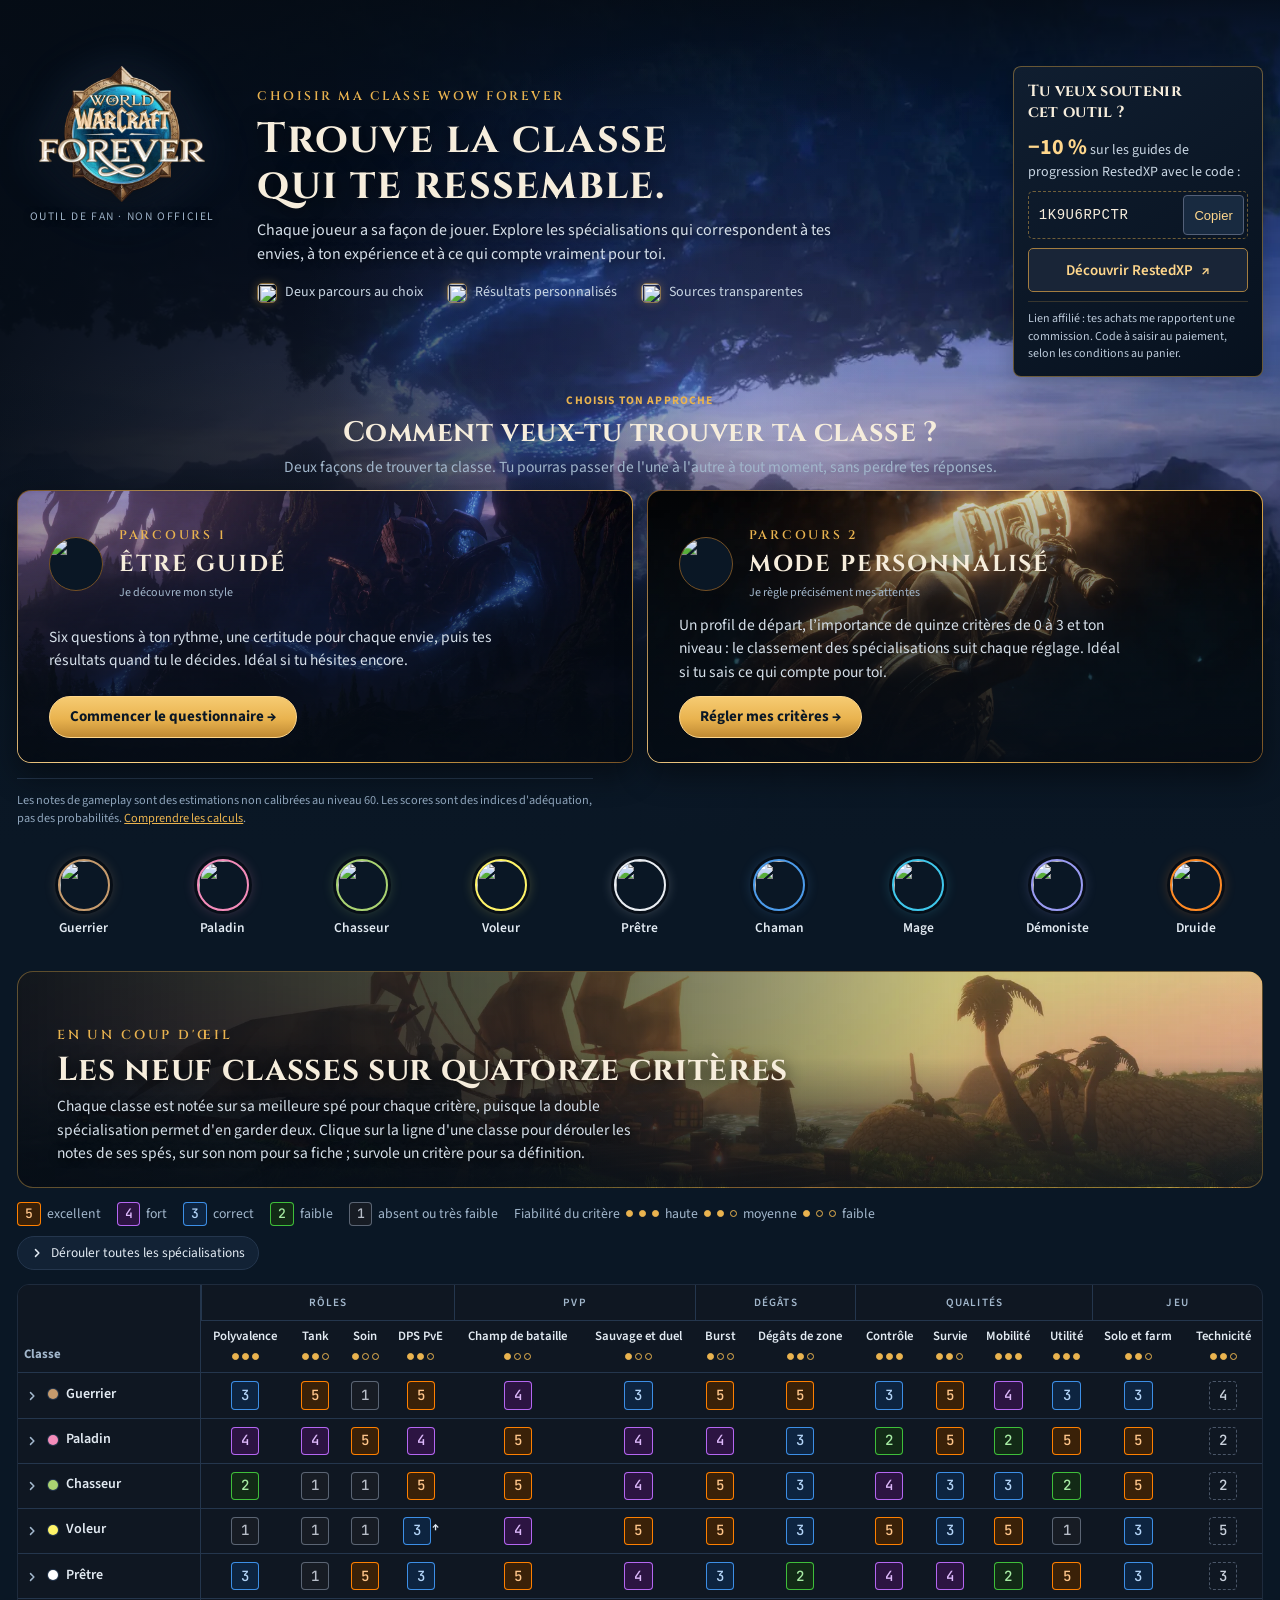
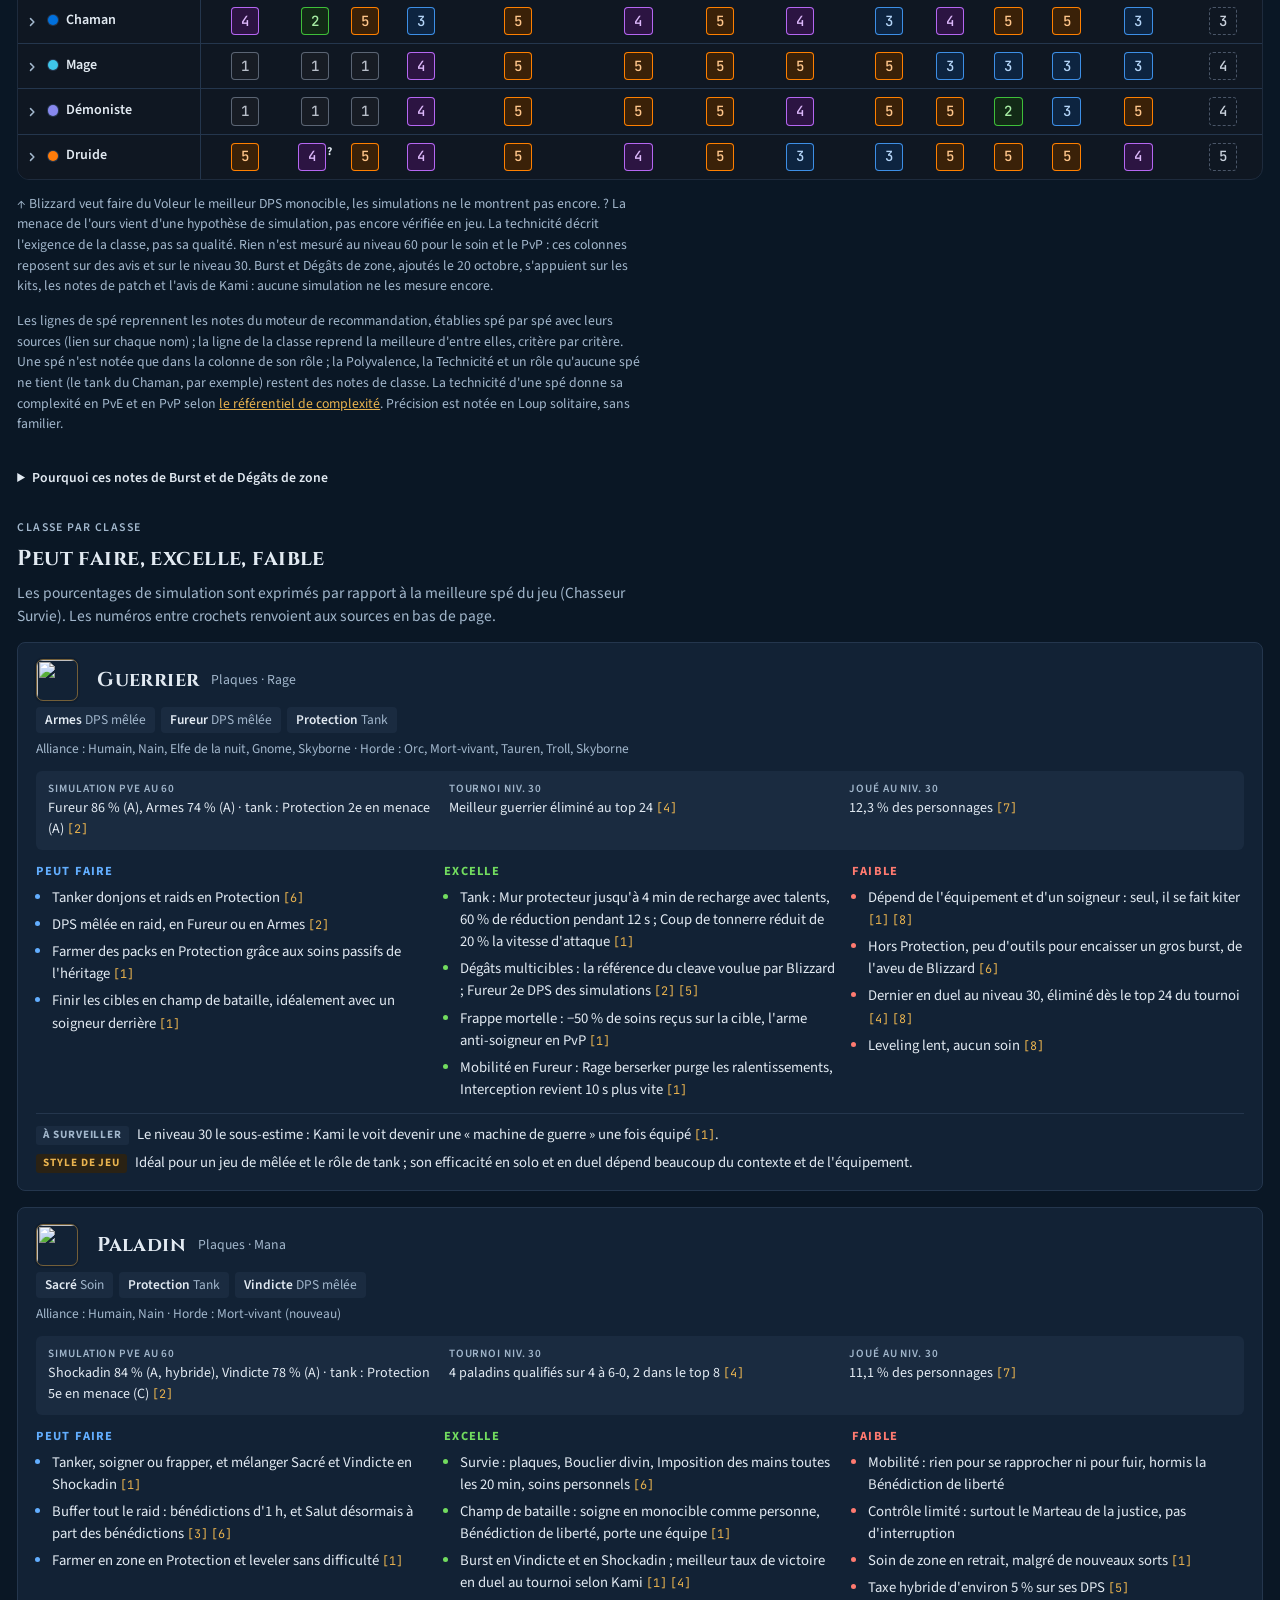
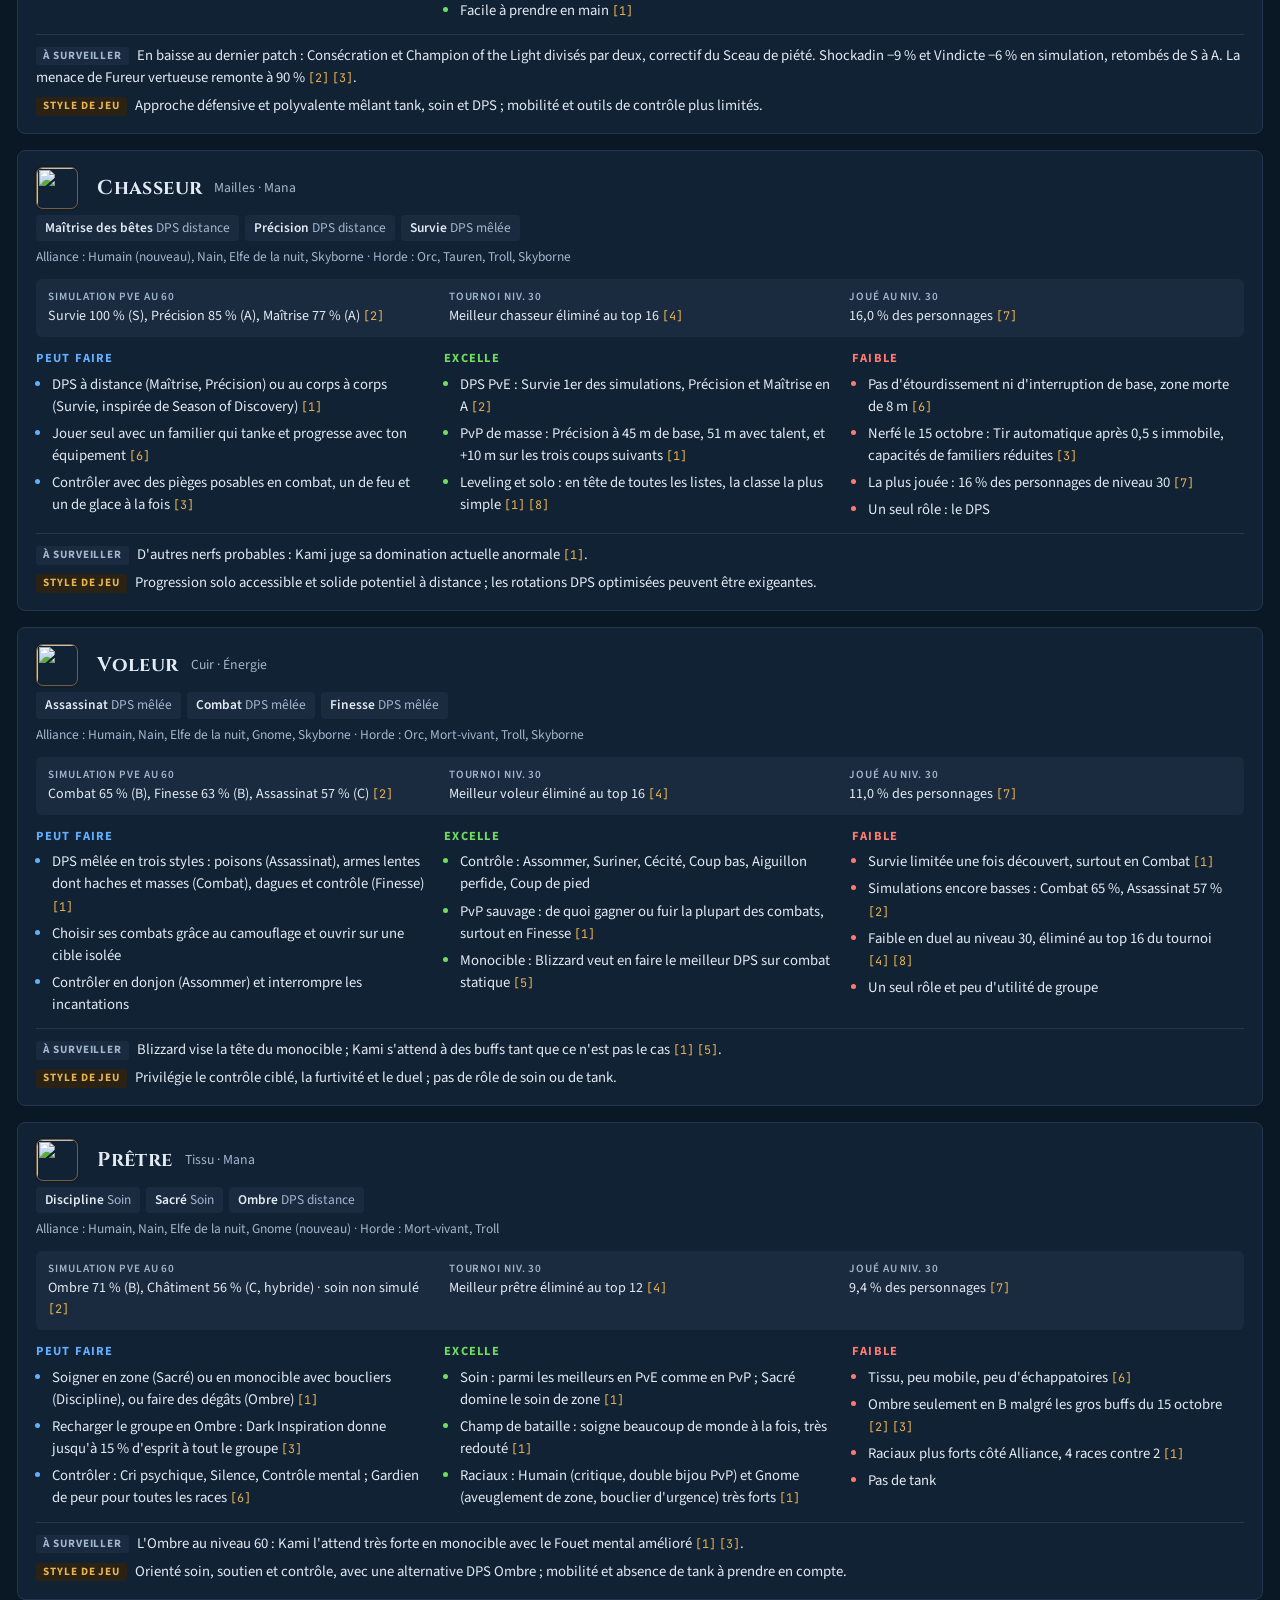
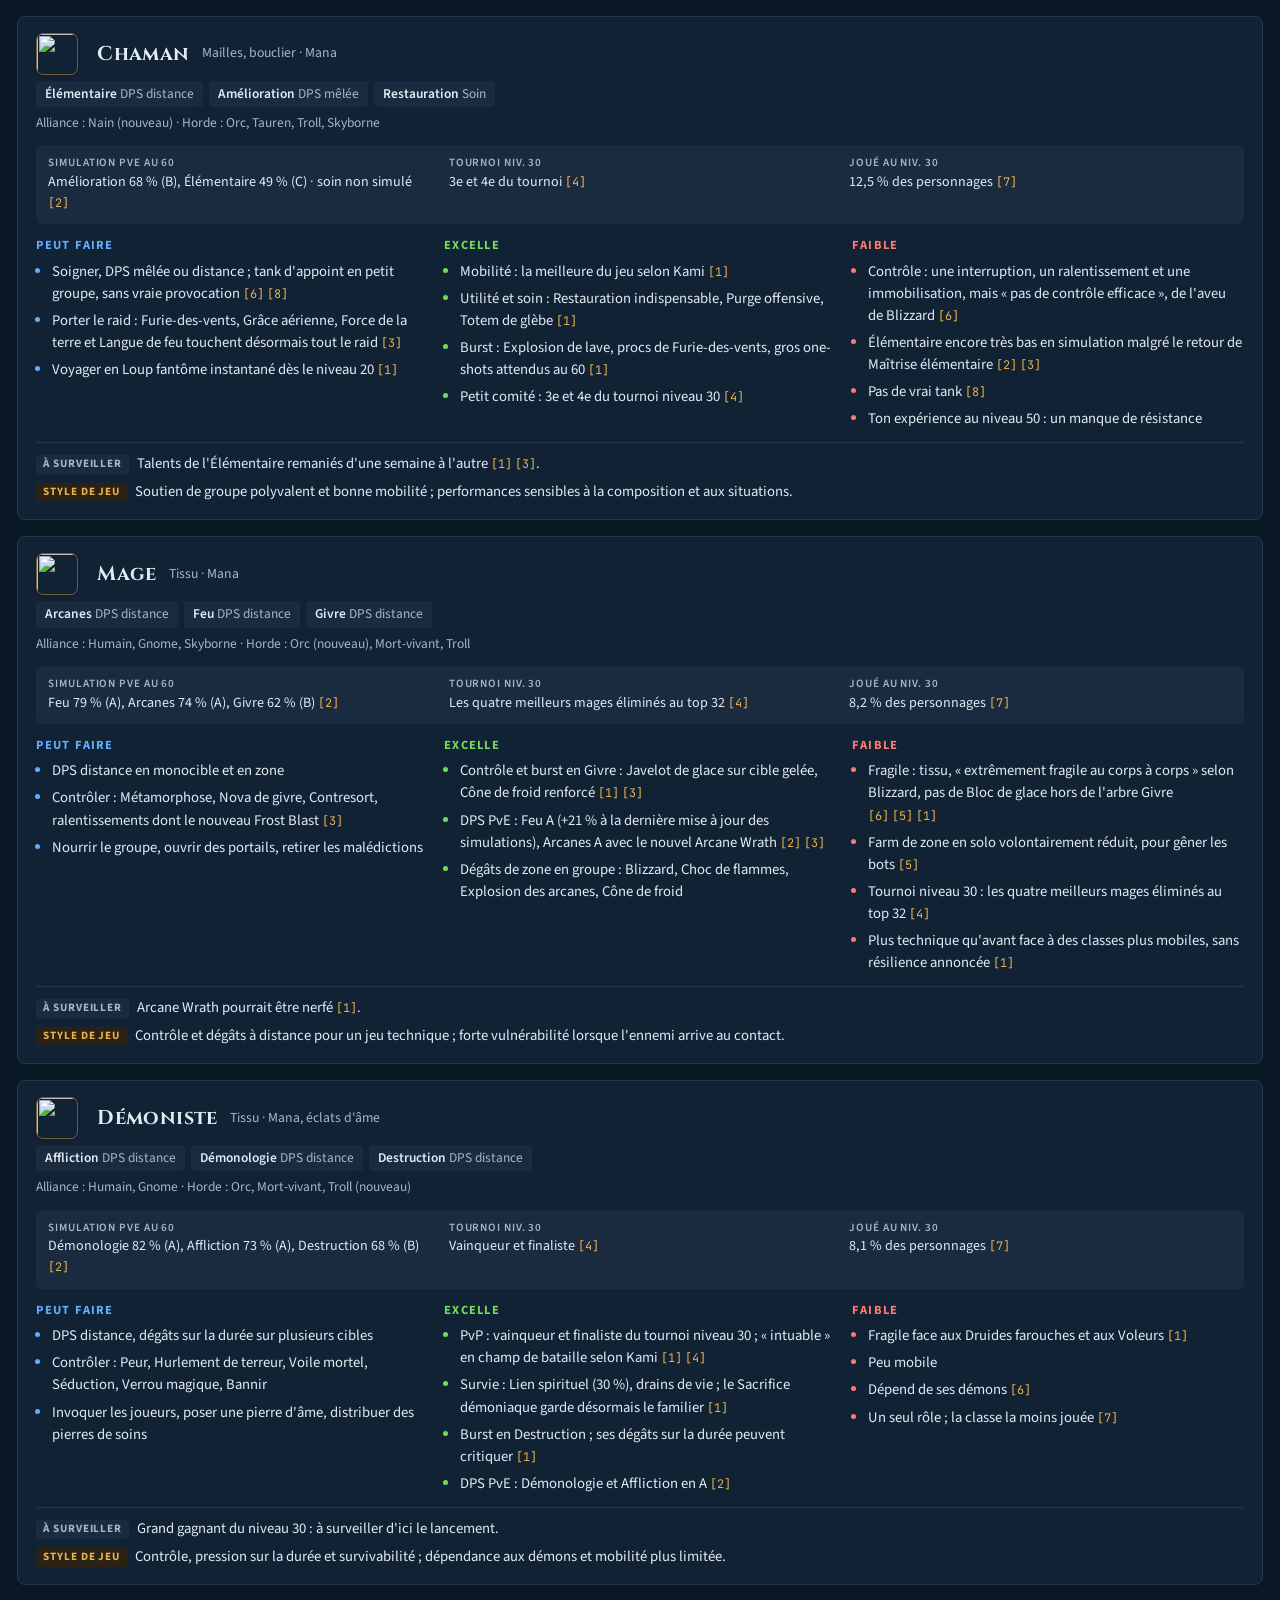
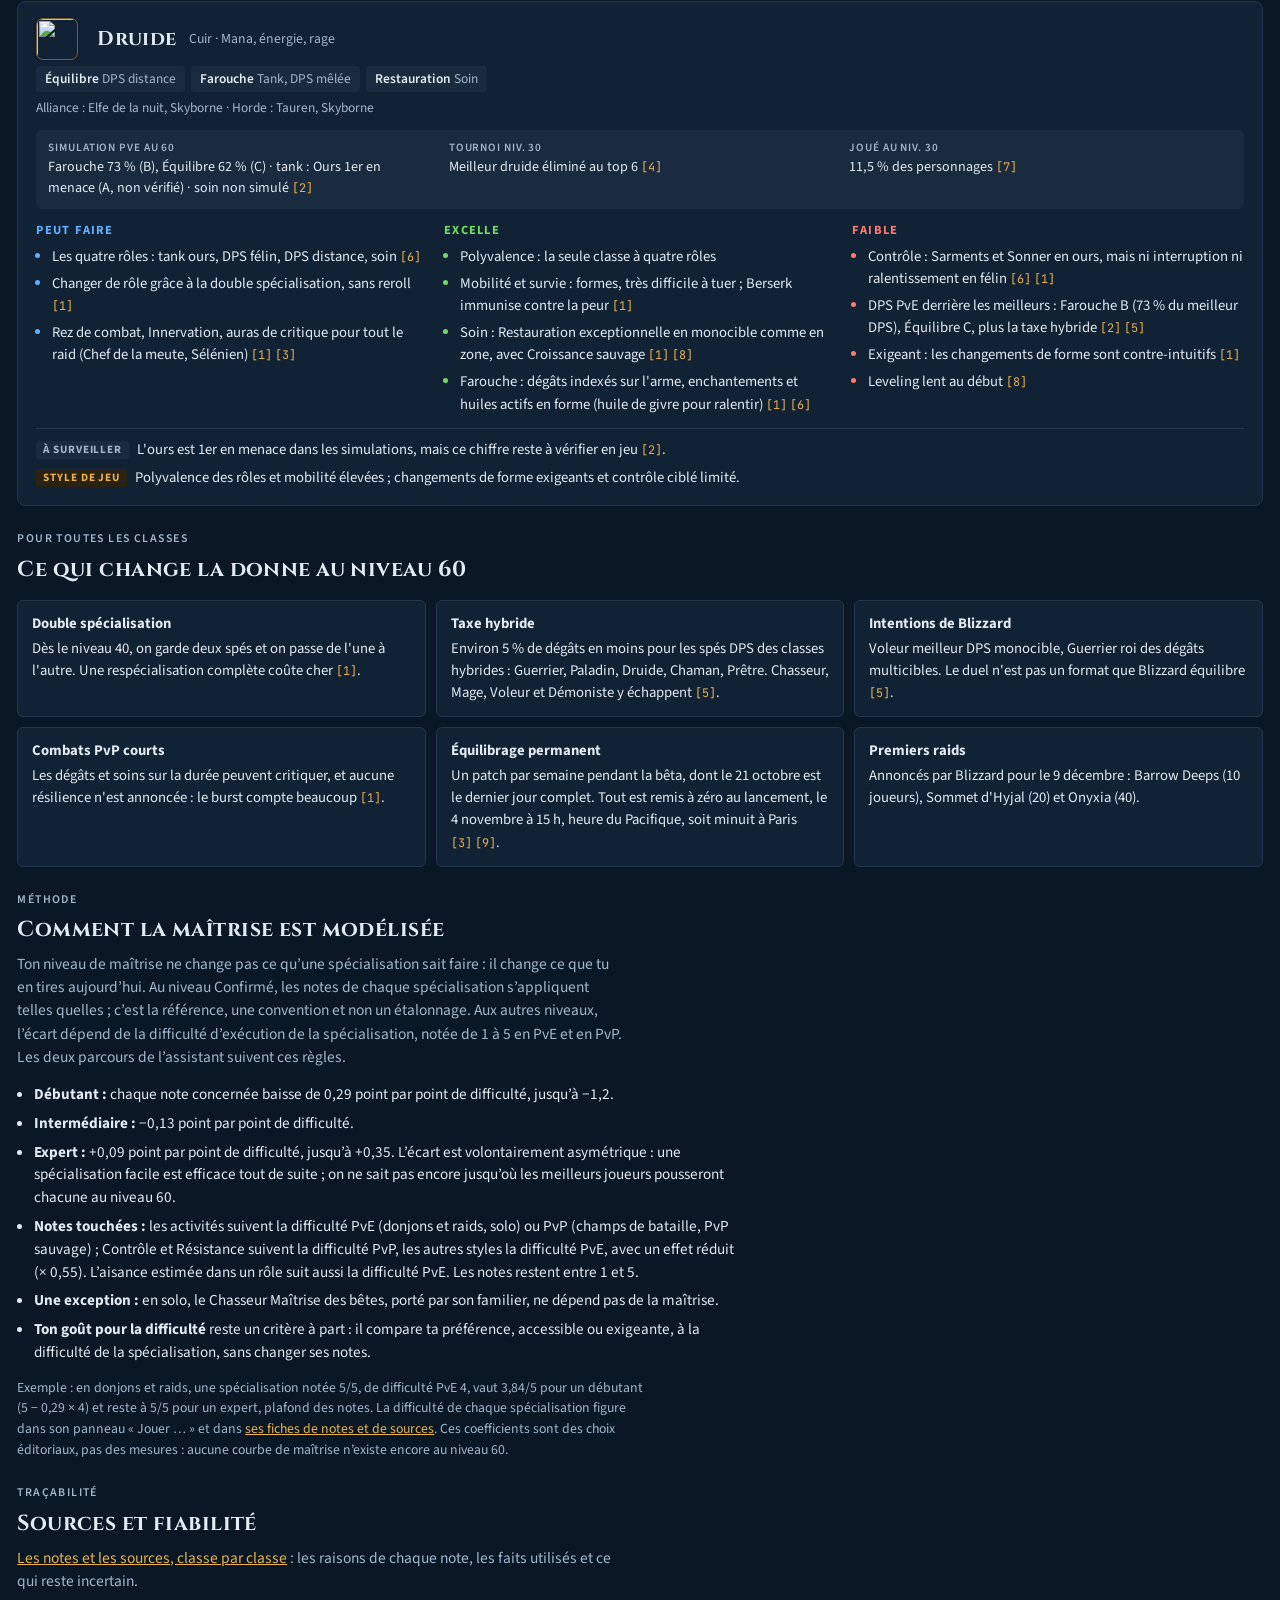
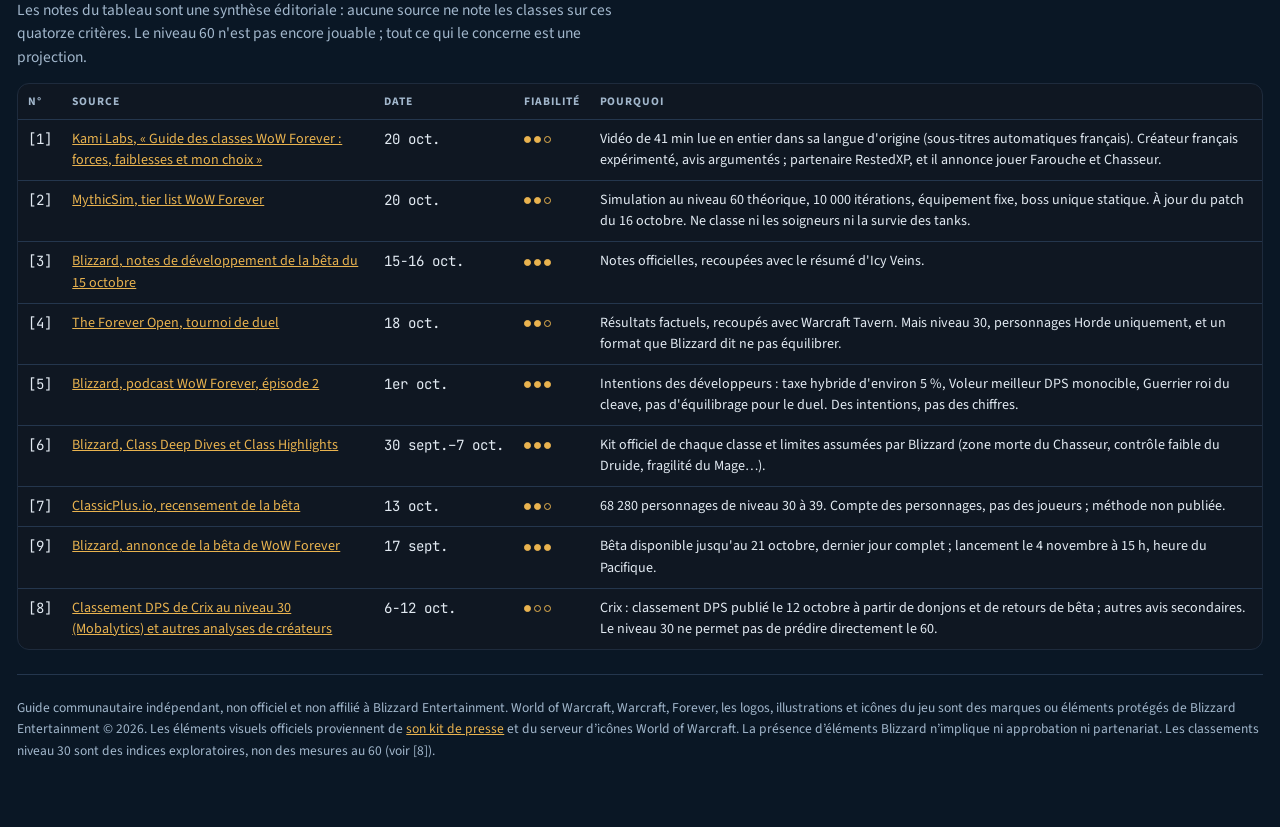
==== index.html @ c52068a5 "Corriger les rôles selon les activités et clarifier les résultats" ====
<!doctype html>
<html lang="fr" data-theme="dark">
<head>
<meta charset="utf-8">
<meta name="viewport" content="width=device-width, initial-scale=1, viewport-fit=cover">
<meta name="description" content="Quel personnage choisir dans WoW Forever ? Parcours guidé ou 15 priorités personnalisables, maîtrise, classement des spécialisations des neuf classes, sources et comparatif.">
<meta property="og:type" content="website">
<meta property="og:title" content="Choisir ma classe WoW Forever">
<meta property="og:site_name" content="Choisir ma classe WoW Forever">
<meta property="og:description" content="Quel personnage choisir dans WoW Forever ? Parcours guidé ou 15 priorités personnalisables, maîtrise, classement des spécialisations des neuf classes, sources et comparatif.">
<meta name="theme-color" content="#0A1725">
<style>html{-webkit-text-size-adjust:100%}body{margin:0}img{max-width:100%}[hidden]{display:none!important}</style>
<title>Choisir ma classe WoW Forever</title>
<link rel="preconnect" href="https://fonts.googleapis.com">
<link rel="preconnect" href="https://fonts.gstatic.com" crossorigin>
<link rel="stylesheet" href="https://fonts.googleapis.com/css2?family=Cinzel:wght@600;700&family=Source+Sans+3:ital,wght@0,400;0,600;0,700;1,400&family=JetBrains+Mono:wght@500&display=swap">
<style>
/* Layout : en-tête d'état → tableau des 14 critères → pondération et classement → 9 fiches « peut faire / excelle / faible » → règles communes → sources. Même système visuel que le comparatif niveau 30.
 * Thème sombre unique depuis le 21 octobre 2026 : refonte-forever.css affine cette palette. */
:root{
  color-scheme:dark;
  --bg:#10141B; --surface:#171D26; --surface-2:#202835; --fg:#E5E8EE; --muted:#98A3B3; --line:#2A3341;
  --accent:#E3B04B; --accent-soft:#2E2614;
  --q5:#FF9A3D; --q5-bg:#3A2510; --q4:#C68CF6; --q4-bg:#2B1D3C; --q3:#62AEFF; --q3-bg:#132A44;
  --q2:#72DC5F; --q2-bg:#17311A; --q1:#98A3B3; --q1-bg:#222A36;
  --good:#72DC5F; --bad:#FF7A70; --can:#62AEFF;
  --k-guerrier:#C69B6D; --k-paladin:#F48CBA; --k-chasseur:#AAD372; --k-voleur:#FFF468; --k-pretre:#E9EDF2;
  --k-chaman:#4C9BEA; --k-mage:#3FC7EB; --k-demoniste:#9A9BF2; --k-druide:#FF8A24;
  --font-display:"Cinzel","Trajan Pro",Georgia,serif;
  --font-body:"Source Sans 3","Segoe UI",system-ui,sans-serif;
  --font-mono:"JetBrains Mono",ui-monospace,Menlo,Consolas,monospace;
}
*{box-sizing:border-box}
body{background:var(--bg);color:var(--fg);font-family:var(--font-body);font-size:15.5px;line-height:1.5}
.wrap{max-width:1180px;margin:0 auto;padding-left:max(16px,env(safe-area-inset-left,0px));padding-right:max(16px,env(safe-area-inset-right,0px));padding-block:28px 64px;display:flex;flex-direction:column;gap:44px}
h1,h2,h3{font-family:var(--font-display);font-weight:700;letter-spacing:.02em;text-wrap:balance;margin:0}
h1{font-size:clamp(1.7rem,3.8vw,2.6rem);line-height:1.15}
h2{font-size:1.35rem}
h3{font-size:1.25rem}
h4{margin:0 0 6px;font-size:.78rem;text-transform:uppercase;letter-spacing:.1em}
p{margin:0}
a{color:var(--accent)}
a:focus-visible,button:focus-visible,select:focus-visible{outline:2px solid var(--accent);outline-offset:2px}
.eyebrow{font-size:.74rem;text-transform:uppercase;letter-spacing:.12em;color:var(--muted);font-weight:600}
.mono{font-family:var(--font-mono);font-variant-numeric:tabular-nums}
.muted{color:var(--muted)}
.nowrap{white-space:nowrap}
.sec{display:flex;flex-direction:column;gap:14px}
.sec-head{display:flex;flex-direction:column;gap:6px;max-width:76ch}
.sec-head p{color:var(--muted)}

header.top{display:flex;flex-direction:column;gap:14px}
.lede{max-width:74ch;color:var(--muted);font-size:1.03rem}
.status{display:flex;flex-wrap:wrap;border:1px solid var(--line);border-radius:6px;background:var(--surface);overflow:hidden}
.status div{flex:1 1 150px;padding:10px 14px;border-right:1px solid var(--line);display:flex;flex-direction:column;gap:2px}
.status div:last-child{border-right:0}
.status b{font-family:var(--font-mono);font-weight:500;font-size:.92rem}
.status span{font-size:.72rem;text-transform:uppercase;letter-spacing:.08em;color:var(--muted)}
.jump{display:flex;flex-wrap:wrap;gap:6px}
.jump a{display:inline-flex;align-items:center;gap:7px;padding:5px 11px;border:1px solid var(--line);border-radius:999px;background:var(--surface);color:var(--fg);text-decoration:none;font-size:.9rem}
.jump a:hover{border-color:var(--fg)}
.sw{width:.72em;height:.72em;border-radius:50%;background:var(--cc);box-shadow:0 0 0 1px var(--line);display:inline-block;flex:none}

.rel{display:inline-flex;gap:3px;vertical-align:middle}
.rel i{width:7px;height:7px;border-radius:50%;border:1.5px solid var(--accent);display:block}
.rel i.on{background:var(--accent)}
.legend{display:flex;flex-wrap:wrap;gap:8px 16px;font-size:.86rem;color:var(--muted);align-items:center}
.legend span{display:inline-flex;gap:6px;align-items:center}
.legend>span{flex-wrap:wrap}
.chip{font-style:normal}
.chip b{display:inline-flex;align-items:center;justify-content:center;width:1.8em;height:1.8em;border-radius:4px;font-family:var(--font-mono);font-weight:500;font-size:.82rem}

.table-box{overflow-x:auto;border:1px solid var(--line);border-radius:6px;background:var(--surface)}
table{border-collapse:separate;border-spacing:0;width:100%}
.matrix{min-width:1020px;font-size:.88rem}
.matrix th,.matrix td{padding:8px 6px;border-bottom:1px solid var(--line);text-align:center}
.matrix tbody tr:last-child th,.matrix tbody tr:last-child td{border-bottom:0}
.matrix .grp{font-size:.7rem;text-transform:uppercase;letter-spacing:.1em;color:var(--muted);font-weight:600;border-left:1px solid var(--line);padding-top:10px}
.matrix .ax{font-weight:600;font-size:.8rem;vertical-align:bottom;cursor:help;line-height:1.2}
.matrix .ax .axl{display:block;margin-bottom:5px}
.matrix .sticky{position:sticky;left:0;background:var(--surface);text-align:left;z-index:1;border-right:1px solid var(--line);white-space:nowrap}
.matrix .corner{vertical-align:bottom;font-size:.8rem;color:var(--muted)}
.matrix th.sticky a{color:var(--fg);text-decoration:none;display:inline-flex;align-items:center;gap:8px;font-weight:600;padding-right:6px}
.matrix th.sticky a:hover{text-decoration:underline}
.cell b{display:inline-flex;align-items:center;justify-content:center;width:2em;height:2em;border-radius:4px;font-family:var(--font-mono);font-weight:500}
.cell sup{font-size:.72rem;margin-left:1px;color:var(--fg);font-weight:700}
.q5 b{color:var(--q5);background:var(--q5-bg);box-shadow:inset 0 0 0 1px var(--q5)}
.q4 b{color:var(--q4);background:var(--q4-bg);box-shadow:inset 0 0 0 1px var(--q4)}
.q3 b{color:var(--q3);background:var(--q3-bg)}
.q2 b{color:var(--q2);background:var(--q2-bg)}
.q1 b{color:var(--q1);background:var(--q1-bg)}
.tech b{color:var(--fg);background:var(--surface-2)}
.note{font-size:.86rem;color:var(--muted);max-width:90ch}
/* Lignes de spécialisation du tableau des notes (notes-specialisations.js) */
.spec-tools{display:flex;margin-top:-4px}
.spec-all{font:inherit;font-size:.84rem;display:inline-flex;align-items:center;gap:8px;padding:6px 13px;border:1px solid var(--line);border-radius:999px;background:var(--surface);color:var(--fg);cursor:pointer}
.spec-all:hover{border-color:var(--accent)}
.spec-all svg,.spec-toggle svg{flex:none;transition:transform .2s ease}
.spec-all.is-open svg,.spec-parent.is-open .spec-toggle svg{transform:rotate(90deg)}
.spec-toggle{display:inline-flex;align-items:center;justify-content:center;width:22px;height:22px;margin:0 5px 0 -3px;padding:0;border:1px solid transparent;border-radius:5px;background:none;color:var(--muted);cursor:pointer;vertical-align:middle}
.spec-parent:hover .spec-toggle,.spec-parent.is-open .spec-toggle{color:var(--fg);border-color:var(--line)}
.spec-toggle:focus-visible,.spec-all:focus-visible{outline:2px solid var(--accent);outline-offset:2px}
.matrix tr.spec-parent{cursor:pointer}
.matrix tr.spec-parent:hover>*{background-image:linear-gradient(rgba(255,255,255,.04),rgba(255,255,255,.04))}
.matrix tr.spec-parent.is-open>*{border-bottom-color:transparent;background-image:linear-gradient(color-mix(in srgb,var(--cc) 10%,transparent),color-mix(in srgb,var(--cc) 10%,transparent))}
.matrix tr.spec-parent.is-open>th,.matrix tr.spec-row>th{box-shadow:inset 3px 0 0 var(--cc)}
.matrix tr.spec-row>*{padding-top:5px;padding-bottom:5px;border-bottom-color:color-mix(in srgb,var(--line) 50%,transparent);background-image:linear-gradient(color-mix(in srgb,var(--cc) 5%,transparent),color-mix(in srgb,var(--cc) 5%,transparent))}
.matrix tr.spec-row.spec-last>*{border-bottom-color:var(--line)}
.matrix tr.spec-row>th{padding-left:44px;font-weight:400}
.matrix[data-specs]{min-width:1050px}
.matrix[data-specs] .sticky{width:13em}
@media (max-width:760px){.matrix[data-specs] .sticky{width:10em}.matrix tr.spec-row>th{padding-left:30px}.spec-label{display:inline-block;max-width:7.5em;white-space:normal;vertical-align:middle}}
.matrix tr.spec-row>th a{font-weight:500;font-size:.84rem}
.spec-variant{display:block;font-size:.7rem;font-weight:400;color:var(--muted);line-height:1.2}
.spec-cell b{display:inline-flex;align-items:center;justify-content:center;width:1.75em;height:1.75em;border-radius:4px;font-family:var(--font-mono);font-weight:500;font-size:.84rem}
.spec-cell{position:relative}
.spec-na{color:var(--muted)}
.spec-tq{display:inline-flex;flex-direction:column;align-items:center;gap:2px;margin:0 2px;vertical-align:middle}
.spec-tq small{font-size:.6rem;line-height:1;letter-spacing:.03em;color:var(--muted)}
.spec-sr{position:absolute;width:1px;height:1px;margin:-1px;padding:0;overflow:hidden;clip:rect(0 0 0 0);white-space:nowrap;border:0}
.matrix tbody tr.is-last>*{border-bottom:0}
@media (prefers-reduced-motion:no-preference){.matrix tr.spec-row>*{animation:spec-in .32s cubic-bezier(.2,.75,.3,1) both;animation-delay:calc(var(--i,0) * 80ms)}}
@keyframes spec-in{from{opacity:0;transform:translateY(-8px)}to{opacity:1;transform:none}}

.tool{display:grid;grid-template-columns:minmax(0,1fr) minmax(0,1.15fr);gap:18px;align-items:start}
@media (max-width:820px){.tool{grid-template-columns:minmax(0,1fr)}}
.panel{background:var(--surface);border:1px solid var(--line);border-radius:6px;padding:14px 16px;display:flex;flex-direction:column;gap:10px;min-width:0}
.presets{display:flex;flex-wrap:wrap;gap:6px}
.presets button,.seg button{font:inherit;cursor:pointer;border:1px solid var(--line);background:var(--surface);color:var(--fg)}
.presets button{font-size:.86rem;padding:5px 12px;border-radius:999px}
.presets button[aria-pressed="true"]{background:var(--fg);color:var(--bg);border-color:var(--fg)}
.presets .mine{background:var(--accent-soft);border-color:var(--accent);font-weight:600}
.presets .mine[aria-pressed="true"]{background:var(--accent);color:var(--bg);border-color:var(--accent)}
.wrows{display:flex;flex-direction:column;gap:6px}
.wrow{display:flex;align-items:center;justify-content:space-between;gap:10px}
.wlab{font-size:.92rem}
.wtitle{font-size:.72rem;text-transform:uppercase;letter-spacing:.08em;color:var(--muted);font-weight:600}
.reset{font:inherit;font-size:.82rem;width:133px;height:30px;padding:0 6px;border:1px solid var(--line);border-radius:5px;background:var(--surface);color:var(--fg);cursor:pointer}
.reset:hover:not(:disabled){border-color:var(--fg)}
.reset:disabled{color:var(--muted);opacity:.6;cursor:default}
.seg{display:inline-flex}
.seg button{width:34px;height:30px;font-family:var(--font-mono);font-size:.82rem;margin-left:-1px}
.seg button:first-child{border-radius:5px 0 0 5px;margin-left:0}
.seg button:last-child{border-radius:0 5px 5px 0}
.seg button[aria-pressed="true"]{background:var(--accent);color:var(--bg);border-color:var(--accent);position:relative;z-index:1}
.rank{list-style:none;margin:0;padding:0;display:flex;flex-direction:column;gap:9px}
.rank li{display:grid;grid-template-columns:7.5em minmax(0,1fr) 2.4em;align-items:center;gap:10px}
.bname{display:inline-flex;align-items:center;gap:8px;font-weight:600}
.btrack{height:12px;background:var(--surface-2);border-radius:3px;overflow:hidden}
.bfill{display:block;height:100%;background:var(--accent);border-radius:3px;transition:width .25s}
.rank li:first-child .bfill{background:var(--q5)}
.bval{text-align:right;font-size:.9rem}
@media (prefers-reduced-motion:reduce){.bfill{transition:none}}

.cards{display:flex;flex-direction:column;gap:16px}
.card{background:var(--surface);border:1px solid var(--line);border-radius:8px;padding:16px 18px;display:flex;flex-direction:column;gap:12px;scroll-margin-top:16px}
.card-head{display:flex;flex-direction:column;gap:6px}
.ttl{display:flex;flex-wrap:wrap;align-items:center;gap:6px 12px}
.crest{width:16px;height:16px;transform:rotate(45deg);background:var(--cc);box-shadow:0 0 0 1px var(--line);border-radius:2px;flex:none;margin-right:2px}
.kit{font-size:.86rem;color:var(--muted)}
.specs{display:flex;flex-wrap:wrap;gap:6px}
.spec{font-size:.84rem;padding:3px 9px;border-radius:4px;background:var(--surface-2);color:var(--muted)}
.spec b{color:var(--fg);font-weight:600}
.races{font-size:.84rem;color:var(--muted)}
.facts{display:grid;grid-template-columns:repeat(auto-fit,minmax(220px,1fr));gap:8px 18px;margin:0;padding:10px 12px;background:var(--surface-2);border-radius:6px}
.facts div{min-width:0}
.facts dt{font-size:.7rem;text-transform:uppercase;letter-spacing:.08em;color:var(--muted);font-weight:600}
.facts dd{margin:0;font-size:.88rem}
.facts a,.refs a{font-family:var(--font-mono);font-size:.74rem;text-decoration:none}
.cols{display:grid;grid-template-columns:repeat(3,minmax(0,1fr));gap:16px}
@media (max-width:820px){.cols{grid-template-columns:minmax(0,1fr)}}
.col ul{margin:0;padding-left:1.1em;display:flex;flex-direction:column;gap:5px;font-size:.92rem}
.k-can h4{color:var(--can)}
.k-best h4{color:var(--good)}
.k-weak h4{color:var(--bad)}
.k-can li::marker{color:var(--can)}
.k-best li::marker{color:var(--good)}
.k-weak li::marker{color:var(--bad)}
.refs{white-space:nowrap}
.foot{display:flex;flex-direction:column;gap:6px;border-top:1px solid var(--line);padding-top:10px;font-size:.92rem}
.tag{display:inline-block;font-size:.7rem;text-transform:uppercase;letter-spacing:.08em;font-weight:700;padding:1px 7px;border-radius:3px;margin-right:8px;vertical-align:1px}
.tag.watch{background:var(--surface-2);color:var(--muted)}
.tag.you{background:var(--accent-soft);color:var(--accent)}

.rules{display:grid;grid-template-columns:repeat(3,minmax(0,1fr));gap:10px}
@media (max-width:900px){.rules{grid-template-columns:repeat(2,minmax(0,1fr))}}
@media (max-width:560px){.rules{grid-template-columns:minmax(0,1fr)}}
.rule{background:var(--surface);border:1px solid var(--line);border-radius:6px;padding:12px 14px;font-size:.92rem;min-width:0}
.rule b{display:block;margin-bottom:3px}

.src{font-size:.88rem}
.src th,.src td{padding:9px 10px;border-bottom:1px solid var(--line);text-align:left;vertical-align:top}
.src tr:last-child td{border-bottom:0}
.src th{font-size:.72rem;text-transform:uppercase;letter-spacing:.08em;color:var(--muted)}
.src-box table{min-width:760px}
footer.end{font-size:.9rem;color:var(--muted)}
.chart-values{font-size:.86rem;color:var(--fg)}
.chart-values summary{cursor:pointer;padding:7px 0;font-weight:600}
.chart-values table{width:100%;border-collapse:collapse;font-size:.82rem;min-width:460px}
.chart-values th,.chart-values td{text-align:right;padding:7px 9px;border-bottom:1px solid var(--line)}
.chart-values th:first-child{text-align:left}
.chart-values tr:last-child th,.chart-values tr:last-child td{border-bottom:0}

.mastery-row{flex-direction:column;align-items:stretch;border-bottom:1px solid var(--line);padding-bottom:12px;margin-bottom:6px;gap:8px}
.mseg{display:grid;grid-template-columns:repeat(4,minmax(0,1fr))}
.mseg button{width:100%;height:36px;padding:0 4px;font-family:var(--font-body);font-size:.86rem}
@media (max-width:560px){.mseg{grid-template-columns:repeat(2,minmax(0,1fr));gap:6px}.mseg button{margin:0}.mseg button,.mseg button:first-child,.mseg button:last-child{border-radius:5px}}
.viz{display:flex;flex-direction:column;gap:16px}
.ptitle{font-size:1.12rem}
.hl-chips{display:flex;flex-wrap:wrap;gap:6px}
.hl-chips button{font:inherit;font-size:.86rem;display:inline-flex;align-items:center;gap:7px;padding:4px 11px;border:1px solid var(--line);border-radius:999px;background:var(--surface);color:var(--muted);cursor:pointer}
.hl-chips button[aria-pressed="true"]{border-color:var(--fg);color:var(--fg);background:var(--surface-2);font-weight:600}
.chart{width:100%;min-height:240px}
.chart svg{display:block;width:100%;height:auto;overflow:visible}
.model-rules{margin:0;padding-left:1.1em;display:flex;flex-direction:column;gap:6px;max-width:90ch;font-size:.95rem}
.model th{white-space:nowrap}
.model tbody th{text-align:left;font-weight:600;font-size:.9rem;text-transform:none;letter-spacing:0;color:var(--fg)}
.model .why{font-size:.86rem;min-width:280px}
.crit-why{margin-top:12px;font-size:.86rem}
.crit-why summary{cursor:pointer;padding:7px 0;font-weight:600}
@media (max-width:560px){.crit-why th,.crit-why td{padding:8px 6px}}
.crit-why td.num{text-align:center;white-space:nowrap}
.pd{display:inline-flex;gap:3px}
.pd i{width:8px;height:8px;border-radius:2px;border:1.5px solid var(--accent);display:block}
.pd i.on{background:var(--accent)}

/* Nouveau parcours, encapsulé : la charte Claude et les tableaux existants ne changent pas. */
.reco-section{scroll-margin-top:18px}
.reco-intro{max-width:90ch}
.reco-panel{background:var(--surface);border:1px solid var(--line);border-radius:8px;padding:18px;display:flex;flex-direction:column;gap:16px}
.reco-note,.reco-hint,.reco-muted{font-size:.83rem;color:var(--muted)}
.reco-topline{display:flex;justify-content:space-between;gap:12px;align-items:center;flex-wrap:wrap}
.reco-reset{border:1px solid var(--line);border-radius:6px;padding:7px 12px;background:var(--surface-2);color:var(--fg);font:inherit;font-size:.84rem;cursor:pointer}
.reco-reset:hover,.reco-options button:hover{border-color:var(--accent)}
.reco-questions{display:grid;grid-template-columns:repeat(2,minmax(0,1fr));gap:14px}
.reco-question{border:1px solid var(--line);border-radius:7px;padding:14px;min-width:0;margin:0}
.reco-question legend{font-weight:700;font-size:1rem;padding:0 6px}
.reco-number{font-family:var(--font-mono);font-size:.78rem;color:var(--accent)}
.reco-question .reco-hint{margin:0 0 12px;min-height:2em}
.reco-label{display:block;font-size:.86rem;font-weight:600;margin:10px 0 7px}
.reco-options{display:flex;flex-wrap:wrap;gap:6px}
.reco-options button{cursor:pointer;border:1px solid var(--line);border-radius:6px;background:var(--surface-2);color:var(--fg);font:inherit;font-size:.83rem;padding:7px 10px}
.reco-options button[aria-pressed="true"]{background:var(--accent-soft);color:var(--accent);border-color:var(--accent);font-weight:700}
.reco-cert{margin-top:9px;padding:9px 11px;background:var(--surface-2);border-radius:5px;display:flex;flex-direction:column;gap:5px}
.reco-cert label{font-size:.82rem;display:flex;gap:8px;justify-content:space-between;align-items:center}
.reco-cert output{font-family:var(--font-mono);font-weight:700;white-space:nowrap}
.reco-cert input{width:100%;accent-color:var(--accent);cursor:pointer}
.reco-cert small{font-size:.72rem;color:var(--muted);display:flex;justify-content:space-between}
.reco-strict{display:flex;gap:9px;align-items:flex-start;font-size:.83rem;margin-top:12px}
.reco-strict input{accent-color:var(--accent);margin-top:3px;flex:none}
.reco-results{margin-top:8px}
.reco-empty{padding:22px;border:1px dashed var(--line);border-radius:7px}
.reco-empty h3{font-size:1.06rem}
.reco-empty p{font-size:.91rem;color:var(--muted);max-width:75ch;margin-top:8px}
.reco-results-head{display:flex;align-items:baseline;gap:6px 22px;justify-content:space-between;flex-wrap:wrap;margin-bottom:13px}
.reco-results-head h3{font-size:1.14rem}
.reco-results-head p{font-size:.81rem;color:var(--muted)}
.reco-cards{display:grid;grid-template-columns:repeat(3,minmax(0,1fr));gap:12px}
.reco-result-card{border:1px solid var(--line);border-radius:7px;padding:13px;display:flex;flex-direction:column;gap:11px;min-width:0}
.reco-result-top{display:flex;align-items:flex-start;gap:9px}
.reco-result-top>div{flex:1;min-width:0}
.reco-result-top h4{font-size:1rem}
.reco-result-top p{font-size:.75rem;color:var(--muted);margin-top:3px}
.reco-result-top strong{font-family:var(--font-mono);font-size:.87rem;white-space:nowrap}
.reco-rank{font-family:var(--font-mono);color:var(--accent);font-weight:700;font-size:.87rem}
.reco-bars{background:var(--surface-2);border-radius:3px;height:7px;overflow:hidden}
.reco-bar{background:var(--accent);height:100%;border-radius:3px}
.reco-result-card>p{font-size:.83rem}
.reco-result-card a{color:var(--accent)}
.reco-note{margin-top:10px;max-width:96ch}
@media(max-width:900px){.reco-cards{grid-template-columns:minmax(0,1fr)}}
@media(max-width:750px){.reco-questions{grid-template-columns:minmax(0,1fr)}}
@media(max-width:540px){.reco-panel{padding:12px}.reco-question{padding:11px}.reco-question .reco-hint{min-height:0}}


/* Vitrine de l'assistant, réutilisant strictement la palette du thème Claude. */
.reco-section{gap:15px}
.reco-hero{position:relative;isolation:isolate;overflow:hidden;display:flex;flex-wrap:wrap;align-items:flex-end;gap:24px;justify-content:space-between;padding:clamp(22px,4vw,43px);border:1px solid var(--line);border-radius:10px;background:radial-gradient(ellipse at 96% 6%,var(--accent-soft),transparent 48%),linear-gradient(135deg,var(--surface),var(--surface-2))}
.reco-hero:after{content:"";position:absolute;z-index:-1;right:-85px;top:-110px;width:360px;height:360px;border:1px solid var(--line);border-radius:50%;box-shadow:0 0 0 48px rgba(128,128,128,.025),0 0 0 95px rgba(128,128,128,.015);pointer-events:none}
.reco-hero-copy{max-width:680px;display:flex;flex-direction:column;gap:12px}
.reco-hero-copy .eyebrow{font-size:.78rem;color:var(--accent);letter-spacing:.1em}
.reco-hero h2{font-size:clamp(1.65rem,3.2vw,2.4rem);line-height:1.2}
.reco-hero p{font-size:1.02rem;line-height:1.56;color:var(--muted);max-width:61ch}
.reco-hero-facts{display:flex;gap:19px 23px;flex-wrap:wrap}
.reco-hero-facts span{display:flex;align-items:baseline;gap:7px;color:var(--muted);font-size:.76rem;letter-spacing:.025em}
.reco-hero-facts b{font-family:var(--font-mono);font-size:1.25rem;color:var(--fg)}
.reco-panel{display:flex;flex-direction:column;gap:16px;background:transparent;border:0;border-radius:0;padding:0}
.reco-mode-intro{display:flex;flex-direction:column;gap:13px}
.reco-mode-intro>div:first-child{display:flex;gap:6px 18px;align-items:baseline;flex-wrap:wrap}
.reco-mode-intro p{color:var(--muted);font-size:.85rem}
.reco-kicker{color:var(--accent);font-size:.72rem;font-weight:700;letter-spacing:.1em;text-transform:uppercase}
.reco-modes{display:grid;grid-template-columns:repeat(2,minmax(0,1fr));gap:8px}
.reco-modes button{display:flex;flex-direction:column;gap:4px;text-align:left;padding:15px 20px;cursor:pointer;border:1px solid var(--line);border-radius:7px;background:var(--surface);font:inherit;color:var(--fg)}
.reco-modes button strong{font-size:1.03rem;font-weight:700}
.reco-modes button small{font-size:.81rem;color:var(--muted)}
.reco-modes button[aria-selected="true"]{border-color:var(--accent);background:linear-gradient(135deg,var(--accent-soft),var(--surface));box-shadow:inset 0 3px 0 var(--accent)}
.reco-modes button[aria-selected="true"] strong{color:var(--accent)}
.reco-guided-layout{display:grid;grid-template-columns:minmax(0,1.16fr) minmax(0,.84fr);gap:16px;align-items:start}
.reco-workspace{background:var(--surface);border:1px solid var(--line);border-radius:8px;padding:clamp(14px,2.5vw,23px);min-width:0}
.reco-results{margin:0;position:sticky;top:14px;min-width:0;max-height:calc(100vh - 28px);overflow-y:auto;scrollbar-width:thin;background:var(--surface);border:1px solid var(--line);border-radius:8px;padding:clamp(14px,2vw,20px)}
.reco-results-head{display:flex;flex-direction:column;align-items:flex-start;gap:5px;margin-bottom:15px}
.reco-results-head h3{font-size:1.07rem}
.reco-topline{margin-bottom:17px}
.reco-reset{white-space:nowrap;font-weight:600}
.reco-questions{display:block}
.reco-question{border:0;padding:0;margin:0;display:block;min-width:0}
.reco-question legend{width:100%;font-family:var(--font-display);font-size:1.26rem;font-weight:700;line-height:1.25;letter-spacing:0;display:flex;flex-direction:column;gap:8px;margin:0 0 12px;padding:0}
.reco-question-index{font-family:var(--font-body);color:var(--accent);font-size:.76rem;letter-spacing:.1em;font-weight:700}
.reco-question-title{display:block}
.reco-question .reco-hint{margin-bottom:18px;min-height:0;line-height:1.55;font-size:.88rem}
.reco-progress-top{display:flex;justify-content:space-between;align-items:center;gap:10px;margin-bottom:11px}
.reco-progress-top>div{display:flex;gap:11px;align-items:baseline}
.reco-progress-top strong{font-size:.88rem}
.reco-progress-count{color:var(--muted);font-size:.75rem}
.reco-progress-track{height:5px;border-radius:6px;background:var(--surface-2);margin-bottom:15px;overflow:hidden}
.reco-progress-track span{height:100%;display:block;background:var(--accent);border-radius:6px;transition:width .25s}
.reco-steps{display:grid;grid-template-columns:repeat(6,minmax(0,1fr));gap:4px;margin-bottom:25px}
.reco-step{min-width:0;cursor:pointer;display:flex;flex-direction:column;gap:4px;align-items:center;padding:6px 1px 8px;border:0;border-bottom:2px solid var(--line);background:transparent;color:var(--muted);font:inherit}
.reco-step-no{display:grid;place-items:center;width:24px;height:24px;border-radius:50%;border:1px solid var(--line);font-family:var(--font-mono);font-size:.73rem;font-weight:600;background:var(--surface-2)}
.reco-step-label{font-size:.68rem;white-space:nowrap}
.reco-step.is-current{border-bottom-color:var(--accent);color:var(--fg)}
.reco-step.is-current .reco-step-no{border-color:var(--accent);color:var(--bg);background:var(--accent)}
.reco-step.is-answered:not(.is-current) .reco-step-no{color:var(--accent);border-color:var(--accent)}
.reco-options{display:grid;grid-template-columns:repeat(2,minmax(0,1fr));gap:9px}
.reco-option{display:flex;gap:10px;align-items:center;text-align:left;min-width:0;padding:12px 13px;min-height:60px;border:1px solid var(--line);border-radius:6px;background:var(--surface-2);font:inherit;color:var(--fg);cursor:pointer}
.reco-option:focus-visible,.reco-step:focus-visible,.reco-modes button:focus-visible,.reco-next:focus-visible,.reco-back:focus-visible{outline:2px solid var(--accent);outline-offset:2px}
.reco-option-mark{display:block;flex:none;height:18px;width:18px;border:1.5px solid var(--muted);border-radius:5px;background:var(--surface);position:relative}
.reco-option[aria-pressed="true"]{background:var(--accent-soft);border-color:var(--accent)}
.reco-option[aria-pressed="true"] .reco-option-mark{background:var(--accent);border-color:var(--accent)}
.reco-option[aria-pressed="true"] .reco-option-mark:after{content:"";position:absolute;left:5px;top:2px;width:4px;height:8px;border-right:2px solid var(--bg);border-bottom:2px solid var(--bg);transform:rotate(45deg)}
.reco-option-text{display:flex;flex-direction:column;gap:3px;min-width:0}
.reco-option-text strong{font-size:.88rem;line-height:1.25}
.reco-option-text small{font-size:.74rem;color:var(--muted);line-height:1.35}
.reco-cert-list{margin-top:15px;display:flex;flex-direction:column;gap:9px}
.reco-cert-title{color:var(--muted);font-size:.81rem;font-weight:600}
.reco-cert{margin:0;border:1px solid var(--line);border-radius:6px;padding:11px 13px;background:var(--surface)}
.reco-cert-head{display:flex;align-items:baseline;justify-content:space-between;gap:8px;flex-wrap:wrap}
.reco-cert label{font-size:.78rem;color:var(--muted)}
.reco-cert output{font-size:.75rem;color:var(--accent)}
.reco-cert-scale{display:flex;justify-content:space-between;color:var(--muted);font-size:.72rem}
.reco-cert input:focus-visible{outline:2px solid var(--accent);outline-offset:3px}
.reco-selection-count{font-size:.78rem;color:var(--muted);margin-top:8px}
.reco-strict{margin-top:16px;border:1px dashed var(--line);border-radius:5px;background:var(--surface-2);padding:11px}
.reco-strict span{display:flex;flex-direction:column;gap:3px}
.reco-strict strong{font-size:.8rem}
.reco-strict small{color:var(--muted);font-size:.75rem}
.reco-mastery{display:flex;flex-direction:column;gap:9px;margin-bottom:18px}
.reco-mastery-choices{display:grid;grid-template-columns:repeat(4,minmax(0,1fr));gap:6px}
.reco-mastery-choices button{font:inherit;color:var(--fg);background:var(--surface-2);border:1px solid var(--line);border-radius:5px;padding:10px 4px;min-width:0;cursor:pointer;font-size:.8rem}
.reco-mastery-choices button[aria-pressed="true"]{border-color:var(--accent);background:var(--accent-soft);color:var(--accent);font-weight:700}
.reco-form-footer{display:flex;align-items:center;justify-content:space-between;flex-wrap:wrap;gap:9px;margin:22px 0 14px}
.reco-back,.reco-next{border:1px solid var(--line);background:var(--surface-2);color:var(--fg);font:inherit;font-size:.88rem;font-weight:700;border-radius:5px;padding:11px 15px;cursor:pointer}
.reco-back:disabled{opacity:.42;cursor:default}
.reco-next{background:var(--accent);color:var(--bg);border-color:var(--accent)}
.reco-form-help{font-size:.77rem;color:var(--muted)}
.reco-summary{border-top:1px solid var(--line);padding-top:12px;display:flex;gap:9px;flex-wrap:wrap;align-items:center}
.reco-summary>strong{font-size:.8rem;color:var(--muted)}
.reco-summary-tags{display:flex;flex-wrap:wrap;gap:5px}
.reco-summary-tags span{display:inline-flex;padding:3px 7px;border:1px solid var(--line);border-radius:999px;font-size:.72rem}
.reco-summary-tags .reco-summary-empty{border:0;color:var(--muted)}
.reco-cards{display:flex;flex-direction:column;gap:11px}
.reco-result-card{position:relative;padding:14px;gap:10px;border-radius:7px}
.reco-featured{border-color:var(--accent);background:linear-gradient(150deg,var(--accent-soft),var(--surface) 50%)}
.reco-result-top{align-items:center;gap:10px}
.reco-emblem{height:34px;width:34px;flex:none;border-radius:6px;background:var(--reco-class);color:var(--bg);display:grid;place-items:center;font-family:var(--font-display);font-size:1.05rem;font-weight:700}
.reco-result-main{min-width:0;flex:1}
.reco-result-label{color:var(--accent);font-size:.66rem;letter-spacing:.08em;font-weight:700}
.reco-result-main h4{font-family:var(--font-display);font-size:1rem;line-height:1.25;text-transform:none;letter-spacing:0;margin:3px 0 0}
.reco-result-main p{color:var(--muted);font-size:.74rem}
.reco-score{text-align:right;display:flex;align-items:baseline;gap:2px}
.reco-score strong{font-family:var(--font-mono);font-size:1.18rem}
.reco-score small{font-size:.72rem;color:var(--muted)}
.reco-fit{display:flex;align-items:center;justify-content:space-between;gap:6px;flex-wrap:wrap;font-size:.77rem}
.reco-fit span{font-weight:700}
.reco-fit small{color:var(--muted);font-size:.7rem}
.reco-reasons{display:grid;grid-template-columns:1fr 1fr;gap:9px;border-top:1px solid var(--line);padding-top:9px}
.reco-reasons p{display:flex;flex-direction:column;gap:5px;min-width:0}
.reco-reasons b{font-size:.73rem;color:var(--fg)}
.reco-reasons span{font-size:.77rem;color:var(--muted)}
.reco-evidence{border-top:1px solid var(--line);padding-top:7px;font-size:.76rem;color:var(--muted)}
.reco-evidence summary{cursor:pointer}
.reco-evidence p{margin:6px 0}
.reco-evidence a{color:var(--accent)}
.reco-empty{border:0;display:flex;flex-direction:column;gap:11px;align-items:flex-start;padding:15px 9px}
.reco-empty-art{height:100px;width:100%;position:relative;display:flex;justify-content:center;align-items:center;gap:10px;color:var(--accent);font-family:var(--font-display)}
.reco-empty-art span:first-child{font-size:3.2rem;color:var(--muted);opacity:.6}
.reco-empty-art span:nth-child(2){font-size:2rem;position:relative;top:-22px}
.reco-empty-art span:last-child{font-size:1.4rem;position:relative;top:12px}
.reco-empty h3{font-size:1.14rem;line-height:1.3}
.reco-empty-benefits{display:flex;gap:9px;flex-wrap:wrap}
.reco-empty-benefits span{padding:5px 8px;background:var(--surface-2);border-radius:4px;font-size:.7rem;color:var(--muted)}
.reco-disclaimer{border-top:1px solid var(--line);padding-top:12px;margin-top:0}
.reco-label{font-size:.86rem}
.reco-priority-presets{display:flex;flex-direction:column;gap:10px}
.reco-priority-presets p{color:var(--muted);font-size:.8rem;margin-top:4px}
.reco-template-list{display:flex;flex-wrap:wrap;gap:6px}
.reco-template{border:1px solid var(--line);border-radius:999px;padding:7px 11px;color:var(--fg);background:var(--surface-2);font:inherit;font-size:.79rem;cursor:pointer}
.reco-template[aria-pressed="true"]{background:var(--accent-soft);border-color:var(--accent);color:var(--accent);font-weight:700}
.reco-more-presets{font-size:.83rem}
.reco-more-presets summary{cursor:pointer;color:var(--accent);margin-bottom:9px}
.reco-priority-mastery{margin:18px 0;display:flex;flex-direction:column;gap:9px;padding:14px;background:var(--surface-2);border-radius:6px}
.reco-priority-mastery>div:first-child{display:flex;flex-direction:column;gap:3px}
.reco-priority-mastery small{color:var(--muted);font-size:.76rem}
.reco-priority-groups{display:grid;grid-template-columns:repeat(2,minmax(0,1fr));gap:12px}
.reco-priority-group{min-width:0;padding:12px;border:1px solid var(--line);border-radius:6px}
.reco-priority-group-head{margin-bottom:10px}
.reco-priority-group h4{font-family:var(--font-body);font-size:.82rem;margin:0;text-transform:none;letter-spacing:0}
.reco-priority-group p{font-size:.73rem;color:var(--muted);margin-top:4px;line-height:1.35}
.reco-priority-row{display:flex;align-items:center;justify-content:space-between;gap:6px;margin-top:8px}
.reco-priority-label{font-size:.76rem}
.reco-weights{display:flex;flex:none}
.reco-weights button{font:inherit;font-family:var(--font-mono);cursor:pointer;background:var(--surface-2);color:var(--fg);border:1px solid var(--line);height:28px;width:27px;font-size:.73rem;margin-left:-1px}
.reco-weights button:first-child{border-radius:4px 0 0 4px;margin-left:0}
.reco-weights button:last-child{border-radius:0 4px 4px 0}
.reco-weights button[aria-pressed="true"]{color:var(--bg);background:var(--accent);border-color:var(--accent);position:relative;z-index:1}
.reco-priority-footer{display:flex;justify-content:space-between;align-items:center;gap:10px;flex-wrap:wrap;margin-top:15px}
.reco-priority-footer p{font-size:.73rem;color:var(--muted);flex:1}
.reco-priority-footer button{font:inherit;font-size:.78rem;border:1px solid var(--line);background:var(--surface-2);color:var(--fg);border-radius:5px;padding:7px 10px;cursor:pointer}
.reco-priority-ranking{list-style:none;margin:0;padding:0;display:flex;flex-direction:column;gap:7px}
.reco-priority-class{border:1px solid var(--line);border-radius:5px;display:grid;grid-template-columns:17px 29px minmax(0,1fr) auto;grid-template-rows:auto 4px;gap:6px 8px;padding:9px 10px;align-items:center}
.reco-priority-class:first-child{border-color:var(--accent);background:var(--accent-soft)}
.reco-priority-place{font-family:var(--font-mono);font-size:.75rem;color:var(--muted)}
.reco-priority-class-icon{display:grid;place-items:center;background:var(--reco-class);height:26px;width:26px;border-radius:5px;font-size:.82rem;font-family:var(--font-display);color:var(--bg)}
.reco-priority-class-info{min-width:0;display:flex;flex-direction:column}
.reco-priority-class-info b{font-size:.85rem}
.reco-priority-class-info small{color:var(--muted);font-size:.69rem;overflow-wrap:anywhere}
.reco-priority-score{font-family:var(--font-mono);font-size:.83rem;font-weight:700}
.reco-priority-score small{color:var(--muted);font-weight:400}
.reco-priority-line{grid-column:3/5;display:block;height:4px;border-radius:3px;overflow:hidden;background:var(--surface-2)}
.reco-priority-line i{display:block;height:100%;background:var(--reco-class);border-radius:3px}
@media(max-width:1000px){.reco-guided-layout{grid-template-columns:minmax(0,1fr)}.reco-results{position:static;max-height:none;overflow:visible}.reco-priority-groups{grid-template-columns:repeat(2,minmax(0,1fr))}}
@media(max-width:690px){.reco-hero{padding:20px}.reco-modes button{padding:12px}.reco-steps{gap:2px}.reco-step-label{font-size:.63rem}.reco-option-text small{font-size:.71rem}.reco-priority-groups{grid-template-columns:minmax(0,1fr)}}
@media(max-width:430px){.reco-options{grid-template-columns:minmax(0,1fr)}.reco-form-help{display:none}.reco-steps{grid-template-columns:repeat(6,minmax(0,1fr))}.reco-step-label{font-size:.58rem}.reco-step-no{height:23px;width:23px}.reco-modes button strong{font-size:.88rem}.reco-modes button small{font-size:.72rem}.reco-workspace,.reco-results{padding:13px}.reco-reasons{grid-template-columns:1fr}.reco-mastery-choices{grid-template-columns:repeat(2,minmax(0,1fr))}}
@media(max-width:430px){.reco-progress-top{gap:5px}.reco-progress-top>div{flex-shrink:0;gap:6px}.reco-progress-top strong{white-space:nowrap;font-size:.79rem}.reco-progress-count{font-size:.69rem;white-space:nowrap}}
@media(prefers-reduced-motion:reduce){.reco-progress-track span{transition:none}}
</style>
<link rel="stylesheet" href="ux-polish.css">
<link rel="stylesheet" href="warcraft-visual-pack.css">
<link rel="stylesheet" href="wow-ui-rework.css">
<link rel="preload" as="image" href="assets/img/hero-arbre-monde.webp" type="image/webp">
<link rel="stylesheet" href="refonte-forever.css">
<link rel="stylesheet" href="configuration-notes.css">
</head>
<body>
<main class="wrap">
<header class="top">
  <span class="eyebrow">World of Warcraft: Forever · niveau 60 projeté</span>
  <h1>Choisir ma classe WoW Forever</h1>
  <p class="lede">À chacun sa façon de jouer. Découvre les classes qui correspondent à tes envies — même si tu hésites — ou construis ton propre classement.</p>
  <div class="status">
    <div><span>Dernier patch</span><b>15-16 oct.</b></div>
    <div><span>Simulations</span><b>MythicSim, 20 oct.</b></div>
    <div><span>Tournoi de duel</span><b>18 oct. (niv. 30)</b></div>
    <div><span>Fin de la bêta</span><b>21 oct.</b></div>
    <div><span>Lancement</span><b>nuit du 4 au 5 nov.</b></div>
  </div>
  <nav class="jump" aria-label="Aller à une classe"><a href="#c-guerrier"><span class="sw" style="--cc:#C69B6D"></span>Guerrier</a><a href="#c-paladin"><span class="sw" style="--cc:#F48CBA"></span>Paladin</a><a href="#c-chasseur"><span class="sw" style="--cc:#AAD372"></span>Chasseur</a><a href="#c-voleur"><span class="sw" style="--cc:#FFF468"></span>Voleur</a><a href="#c-pretre"><span class="sw" style="--cc:#FFFFFF"></span>Prêtre</a><a href="#c-chaman"><span class="sw" style="--cc:#0070DD"></span>Chaman</a><a href="#c-mage"><span class="sw" style="--cc:#3FC7EB"></span>Mage</a><a href="#c-demoniste"><span class="sw" style="--cc:#8788EE"></span>Démoniste</a><a href="#c-druide"><span class="sw" style="--cc:#FF7C0A"></span>Druide</a></nav>
</header>


<section class="sec reco-section" aria-labelledby="h-reco">
  <div class="reco-hero">
    <div class="wow-hero-brand">
      <img class="wow-hero-logo" src="assets/img/logo-wow-forever.webp" alt="World of Warcraft: Forever — logo officiel" width="520" height="424" decoding="async">
      <span class="wow-fan-mention">Outil de fan · non officiel</span>
    </div>
    <div class="reco-hero-copy">
      <span class="eyebrow">Choisir ma classe WoW Forever</span>
      <h2 id="h-reco">Trouve la classe qui te ressemble.</h2>
      <p>Chaque joueur a sa façon de jouer. Explore les spécialisations qui correspondent à tes envies, à ton expérience et à ce qui compte vraiment pour toi.</p>
      <div class="wow-value-strip" aria-label="Atouts de l'outil">
        <span><img src="https://render.worldofwarcraft.com/us/icons/56/inv_misc_map_01.jpg" alt="" width="20" height="20"> Deux parcours au choix</span>
        <span><img src="https://render.worldofwarcraft.com/us/icons/56/spell_holy_devotionaura.jpg" alt="" width="20" height="20"> Résultats personnalisés</span>
        <span><img src="https://render.worldofwarcraft.com/us/icons/56/inv_misc_book_09.jpg" alt="" width="20" height="20"> Sources transparentes</span>
      </div>
    </div>
    <aside class="support-card" aria-labelledby="support-title">
      <h3 id="support-title">Tu veux soutenir cet outil&nbsp;?</h3>
      <p class="support-offer"><strong>−10&nbsp;%</strong> sur les guides de progression RestedXP avec le code&nbsp;:</p>
      <div class="support-coupon"><code id="support-code">1K9U6RPCTR</code><button type="button" data-support-copy hidden aria-label="Copier le code de réduction 1K9U6RPCTR">Copier</button></div>
      <span class="support-copy-status" role="status"></span>
      <a class="support-link" href="https://shop.restedxp.com/ref/LoursEnTong/" target="_blank" rel="sponsored noopener noreferrer" aria-describedby="support-disclosure">Découvrir RestedXP <span aria-hidden="true">↗</span><span class="support-sr-only"> (nouvel onglet)</span></a>
      <small id="support-disclosure">Lien affilié : tes achats me rapportent une commission. Code à saisir au paiement, selon les conditions au panier.</small>
    </aside>
  </div>
  <div id="reco-app" class="reco-panel is-choosing">
    <div class="reco-mode-intro">
      <div class="reco-mode-heading"><span class="reco-kicker">Choisis ton approche</span><h3>Comment veux-tu trouver ta classe&nbsp;?</h3><p>Deux façons de trouver ta classe. Tu pourras passer de l'une à l'autre à tout moment, sans perdre tes réponses.</p></div>
      <div class="reco-modes" role="tablist" aria-label="Mode de recommandation">
        <button id="reco-tab-guided" type="button" role="tab" aria-controls="reco-guided" aria-selected="false" aria-labelledby="reco-tab-guided-title" aria-describedby="reco-tab-guided-desc" data-reco-mode="guided"><span class="reco-mode-symbol" aria-hidden="true"><img src="https://render.worldofwarcraft.com/us/icons/56/inv_misc_map_01.jpg" width="40" height="40" loading="eager" alt=""></span><span class="reco-mode-title"><span class="reco-mode-kicker">Parcours 1</span><strong id="reco-tab-guided-title">Être guidé</strong><small>Je découvre mon style</small></span><span class="reco-mode-desc" id="reco-tab-guided-desc">Six questions à ton rythme, une certitude pour chaque envie, puis tes résultats quand tu le décides. Idéal si tu hésites encore.</span><span class="reco-mode-go" aria-hidden="true">Commencer le questionnaire →</span></button>
        <button id="reco-tab-priorities" type="button" role="tab" aria-controls="reco-priorities" aria-selected="false" aria-labelledby="reco-tab-priorities-title" aria-describedby="reco-tab-priorities-desc" data-reco-mode="priorities"><span class="reco-mode-symbol" aria-hidden="true"><img src="https://render.worldofwarcraft.com/us/icons/56/inv_misc_book_09.jpg" width="40" height="40" loading="eager" alt=""></span><span class="reco-mode-title"><span class="reco-mode-kicker">Parcours 2</span><strong id="reco-tab-priorities-title">Mode personnalisé</strong><small>Je règle précisément mes attentes</small></span><span class="reco-mode-desc" id="reco-tab-priorities-desc">Un profil de départ, l’importance de quinze critères de 0 à 3 et ton niveau : le classement des spécialisations suit chaque réglage. Idéal si tu sais ce qui compte pour toi.</span><span class="reco-mode-go" aria-hidden="true">Régler mes critères →</span></button>
      </div>
    </div>
    <div class="rf-band">
      <div class="rf-band-copy rf-band-copy-guide">
        <p class="rf-band-kicker">Parcours 1</p>
        <h3 class="rf-band-title">Être guidé</h3>
        <p class="rf-band-text">Six questions à ton rythme, une certitude pour chaque envie, puis un aperçu quand tu le décides.</p>
      </div>
      <div class="rf-band-copy rf-band-copy-priorites">
        <p class="rf-band-kicker">Parcours 2</p>
        <h3 class="rf-band-title">Mode personnalisé</h3>
        <p class="rf-band-text">Un profil de départ, tes propres critères, ton niveau, puis le classement des spécialisations.</p>
      </div>
    </div>
    <div id="reco-guided" role="tabpanel" aria-labelledby="reco-tab-guided" hidden>
      <div class="reco-guided-layout">
        <div class="reco-guided-left">
          <div id="reco-rail" class="reco-step-rail"></div>
          <aside class="reco-sidebar" aria-label="Synthèse de mes choix">
            <div id="reco-summary-panel" class="reco-summary-panel"></div>
          </aside>
        </div>
        <div class="reco-workspace">
          <div class="reco-topline"><p class="reco-hint">Réponds librement. Chaque étape est facultative.</p><button id="reco-reset" class="reco-reset" type="button">Recommencer ↺</button></div>
          <div id="reco-form"><p class="reco-hint">Préparation du questionnaire…</p></div>
        </div>
        <div id="reco-results" class="reco-results" aria-live="polite" aria-label="Résultats du parcours guidé"><p class="reco-hint">Ton aperçu sera disponible sur demande.</p></div>
        <aside class="reco-live" aria-label="Aperçu du classement">
          <div class="reco-live-inner">
            <details class="reco-live-panel" id="reco-live">
              <summary><span class="reco-live-title">Aperçu du classement</span><small>Les spécialisations selon tes réponses actuelles, à ouvrir quand tu veux.</small></summary>
              <div id="reco-live-body" class="reco-live-body"></div>
            </details>
          </div>
        </aside>
      </div>
    </div>
    <div id="reco-priorities" role="tabpanel" aria-labelledby="reco-tab-priorities" hidden>
      <div class="reco-guided-layout reco-priorities-layout">
        <div class="reco-workspace" id="reco-priority-form"></div>
        <aside id="reco-priority-results" class="reco-results" aria-live="polite" aria-label="Classement selon les priorités"></aside>
      </div>
    </div>
    <aside class="support-reminder" aria-label="Soutenir cet outil">
      <p><strong>Ta classe est choisie&nbsp;?</strong> Prépare ton leveling avec <a href="https://shop.restedxp.com/ref/LoursEnTong/" target="_blank" rel="sponsored noopener noreferrer" aria-describedby="support-reminder-disclosure">RestedXP <span aria-hidden="true">↗</span><span class="support-sr-only"> (nouvel onglet)</span></a>.</p>
      <small id="support-reminder-disclosure">Lien affilié : je touche une commission si tu achètes en passant par ce lien. <a href="#support-title">Voir le code de réduction de 10&nbsp;%</a>.</small>
    </aside>
    <p class="reco-note reco-disclaimer">Les notes de gameplay sont des estimations non calibrées au niveau 60. Les scores sont des indices d'adéquation, pas des probabilités. <a href="RECOMMANDATION-METHODE.md">Comprendre les calculs</a>.</p>
  </div>
</section>

<nav class="wow-class-index" aria-label="Accès aux fiches des neuf classes">
  <a href="#c-guerrier" aria-label="Voir la fiche Guerrier"><img src="https://render.worldofwarcraft.com/us/icons/56/classicon_warrior.jpg" alt="" width="41" height="41" loading="lazy" decoding="async"><span>Guerrier</span></a>
  <a href="#c-paladin" aria-label="Voir la fiche Paladin"><img src="https://render.worldofwarcraft.com/us/icons/56/classicon_paladin.jpg" alt="" width="41" height="41" loading="lazy" decoding="async"><span>Paladin</span></a>
  <a href="#c-chasseur" aria-label="Voir la fiche Chasseur"><img src="https://render.worldofwarcraft.com/us/icons/56/classicon_hunter.jpg" alt="" width="41" height="41" loading="lazy" decoding="async"><span>Chasseur</span></a>
  <a href="#c-voleur" aria-label="Voir la fiche Voleur"><img src="https://render.worldofwarcraft.com/us/icons/56/classicon_rogue.jpg" alt="" width="41" height="41" loading="lazy" decoding="async"><span>Voleur</span></a>
  <a href="#c-pretre" aria-label="Voir la fiche Prêtre"><img src="https://render.worldofwarcraft.com/us/icons/56/classicon_priest.jpg" alt="" width="41" height="41" loading="lazy" decoding="async"><span>Prêtre</span></a>
  <a href="#c-chaman" aria-label="Voir la fiche Chaman"><img src="https://render.worldofwarcraft.com/us/icons/56/classicon_shaman.jpg" alt="" width="41" height="41" loading="lazy" decoding="async"><span>Chaman</span></a>
  <a href="#c-mage" aria-label="Voir la fiche Mage"><img src="https://render.worldofwarcraft.com/us/icons/56/classicon_mage.jpg" alt="" width="41" height="41" loading="lazy" decoding="async"><span>Mage</span></a>
  <a href="#c-demoniste" aria-label="Voir la fiche Démoniste"><img src="https://render.worldofwarcraft.com/us/icons/56/classicon_warlock.jpg" alt="" width="41" height="41" loading="lazy" decoding="async"><span>Démoniste</span></a>
  <a href="#c-druide" aria-label="Voir la fiche Druide"><img src="https://render.worldofwarcraft.com/us/icons/56/classicon_druid.jpg" alt="" width="41" height="41" loading="lazy" decoding="async"><span>Druide</span></a>
</nav>

<section class="sec" aria-labelledby="h-matrix">
  <div class="sec-head">
    <span class="eyebrow">En un coup d'œil</span>
    <h2 id="h-matrix">Les neuf classes sur quatorze critères</h2>
    <p>Chaque classe est notée sur sa meilleure spé pour chaque critère, puisque la double spécialisation permet d'en garder deux. Clique sur la ligne d'une classe pour dérouler les notes de ses spés, sur son nom pour sa fiche ; survole un critère pour sa définition.</p>
  </div>
  <div class="legend">
    <span><i class="chip q5"><b>5</b></i> excellent</span>
    <span><i class="chip q4"><b>4</b></i> fort</span>
    <span><i class="chip q3"><b>3</b></i> correct</span>
    <span><i class="chip q2"><b>2</b></i> faible</span>
    <span><i class="chip q1"><b>1</b></i> absent ou très faible</span>
    <span>Fiabilité du critère <span class="rel" title="Fiabilité : haute"><i class="on"></i><i class="on"></i><i class="on"></i></span> haute <span class="rel" title="Fiabilité : moyenne"><i class="on"></i><i class="on"></i><i class=""></i></span> moyenne <span class="rel" title="Fiabilité : faible"><i class="on"></i><i class=""></i><i class=""></i></span> faible</span>
  </div>
  <div class="table-box"><table class="matrix"><thead><tr><th class="sticky corner" rowspan="2" scope="col">Classe</th><th class="grp" colspan="4" scope="colgroup">Rôles</th><th class="grp" colspan="2" scope="colgroup">PvP</th><th class="grp" colspan="2" scope="colgroup">Dégâts</th><th class="grp" colspan="4" scope="colgroup">Qualités</th><th class="grp" colspan="2" scope="colgroup">Jeu</th></tr><tr><th scope="col" class="ax" title="Rôles tenables et variété des spés."><span class="axl">Polyvalence</span><span class="rel" title="Fiabilité : haute"><i class="on"></i><i class="on"></i><i class="on"></i></span></th><th scope="col" class="ax" title="Meilleure spé de tank de la classe au 60."><span class="axl">Tank</span><span class="rel" title="Fiabilité : moyenne"><i class="on"></i><i class="on"></i><i class=""></i></span></th><th scope="col" class="ax" title="Meilleure spé de soin de la classe au 60."><span class="axl">Soin</span><span class="rel" title="Fiabilité : faible"><i class="on"></i><i class=""></i><i class=""></i></span></th><th scope="col" class="ax" title="Meilleure spé DPS en raid au 60 (simulations MythicSim)."><span class="axl">DPS PvE</span><span class="rel" title="Fiabilité : moyenne"><i class="on"></i><i class="on"></i><i class=""></i></span></th><th scope="col" class="ax" title="Impact en champ de bataille, PvP de masse."><span class="axl">Champ de bataille</span><span class="rel" title="Fiabilité : faible"><i class="on"></i><i class=""></i><i class=""></i></span></th><th scope="col" class="ax" title="Petit comité, de 1 à 3 joueurs."><span class="axl">Sauvage et duel</span><span class="rel" title="Fiabilité : faible"><i class="on"></i><i class=""></i><i class=""></i></span></th><th scope="col" class="ax" title="Dégâts concentrés en quelques secondes : ouvertures, recharges offensives, enchaînements. Compte surtout en PvP."><span class="axl">Burst</span><span class="rel" title="Fiabilité : faible"><i class="on"></i><i class=""></i><i class=""></i></span></th><th scope="col" class="ax" title="Dégâts sur plusieurs cibles en groupe : packs de donjon, adds, mêlées de champ de bataille. Le farm de zone en solo relève de Solo et farm."><span class="axl">Dégâts de zone</span><span class="rel" title="Fiabilité : moyenne"><i class="on"></i><i class="on"></i><i class=""></i></span></th><th scope="col" class="ax" title="Étourdissements, peurs, métamorphoses, interruptions."><span class="axl">Contrôle</span><span class="rel" title="Fiabilité : haute"><i class="on"></i><i class="on"></i><i class="on"></i></span></th><th scope="col" class="ax" title="Capacité à encaisser et à se maintenir en vie."><span class="axl">Survie</span><span class="rel" title="Fiabilité : moyenne"><i class="on"></i><i class="on"></i><i class=""></i></span></th><th scope="col" class="ax" title="Se rapprocher, fuir, se déplacer."><span class="axl">Mobilité</span><span class="rel" title="Fiabilité : haute"><i class="on"></i><i class="on"></i><i class="on"></i></span></th><th scope="col" class="ax" title="Buffs, rez, dissipations, ressources pour le groupe."><span class="axl">Utilité</span><span class="rel" title="Fiabilité : haute"><i class="on"></i><i class="on"></i><i class="on"></i></span></th><th scope="col" class="ax" title="Leveling, farm, se débrouiller seul."><span class="axl">Solo et farm</span><span class="rel" title="Fiabilité : moyenne"><i class="on"></i><i class="on"></i><i class=""></i></span></th><th scope="col" class="ax" title="Exigence de jeu : 5 = très exigeant (ni bien ni mal)."><span class="axl">Technicité</span><span class="rel" title="Fiabilité : moyenne"><i class="on"></i><i class="on"></i><i class=""></i></span></th></tr></thead><tbody><tr><th scope="row" class="sticky"><a href="#c-guerrier"><span class="sw" style="--cc:#C69B6D"></span>Guerrier</a></th><td class="cell q3" data-c="0" data-k="poly" data-v="3"><b>3</b></td><td class="cell q5" data-c="0" data-k="tank" data-v="5"><b>5</b></td><td class="cell q1" data-c="0" data-k="soin" data-v="1"><b>1</b></td><td class="cell q5" data-c="0" data-k="dps" data-v="5"><b>5</b></td><td class="cell q4" data-c="0" data-k="bg" data-v="4"><b>4</b></td><td class="cell q3" data-c="0" data-k="sauv" data-v="3"><b>3</b></td><td class="cell q5" data-c="0" data-k="burst" data-v="5"><b>5</b></td><td class="cell q5" data-c="0" data-k="zone" data-v="5"><b>5</b></td><td class="cell q3" data-c="0" data-k="ctrl" data-v="3"><b>3</b></td><td class="cell q5" data-c="0" data-k="surv" data-v="5"><b>5</b></td><td class="cell q4" data-c="0" data-k="mob" data-v="4"><b>4</b></td><td class="cell q3" data-c="0" data-k="util" data-v="3"><b>3</b></td><td class="cell q3" data-c="0" data-k="solo" data-v="3"><b>3</b></td><td class="cell tech" data-c="0" data-k="tech" data-v="4"><b>4</b></td></tr><tr><th scope="row" class="sticky"><a href="#c-paladin"><span class="sw" style="--cc:#F48CBA"></span>Paladin</a></th><td class="cell q4" data-c="1" data-k="poly" data-v="4"><b>4</b></td><td class="cell q4" data-c="1" data-k="tank" data-v="4"><b>4</b></td><td class="cell q5" data-c="1" data-k="soin" data-v="5"><b>5</b></td><td class="cell q4" data-c="1" data-k="dps" data-v="4"><b>4</b></td><td class="cell q5" data-c="1" data-k="bg" data-v="5"><b>5</b></td><td class="cell q4" data-c="1" data-k="sauv" data-v="4"><b>4</b></td><td class="cell q4" data-c="1" data-k="burst" data-v="4"><b>4</b></td><td class="cell q3" data-c="1" data-k="zone" data-v="3"><b>3</b></td><td class="cell q2" data-c="1" data-k="ctrl" data-v="2"><b>2</b></td><td class="cell q5" data-c="1" data-k="surv" data-v="5"><b>5</b></td><td class="cell q2" data-c="1" data-k="mob" data-v="2"><b>2</b></td><td class="cell q5" data-c="1" data-k="util" data-v="5"><b>5</b></td><td class="cell q5" data-c="1" data-k="solo" data-v="5"><b>5</b></td><td class="cell tech" data-c="1" data-k="tech" data-v="2"><b>2</b></td></tr><tr><th scope="row" class="sticky"><a href="#c-chasseur"><span class="sw" style="--cc:#AAD372"></span>Chasseur</a></th><td class="cell q2" data-c="2" data-k="poly" data-v="2"><b>2</b></td><td class="cell q1" data-c="2" data-k="tank" data-v="1"><b>1</b></td><td class="cell q1" data-c="2" data-k="soin" data-v="1"><b>1</b></td><td class="cell q5" data-c="2" data-k="dps" data-v="5"><b>5</b></td><td class="cell q5" data-c="2" data-k="bg" data-v="5"><b>5</b></td><td class="cell q4" data-c="2" data-k="sauv" data-v="4"><b>4</b></td><td class="cell q5" data-c="2" data-k="burst" data-v="5"><b>5</b></td><td class="cell q3" data-c="2" data-k="zone" data-v="3"><b>3</b></td><td class="cell q4" data-c="2" data-k="ctrl" data-v="4"><b>4</b></td><td class="cell q3" data-c="2" data-k="surv" data-v="3"><b>3</b></td><td class="cell q3" data-c="2" data-k="mob" data-v="3"><b>3</b></td><td class="cell q2" data-c="2" data-k="util" data-v="2"><b>2</b></td><td class="cell q5" data-c="2" data-k="solo" data-v="5"><b>5</b></td><td class="cell tech" data-c="2" data-k="tech" data-v="2"><b>2</b></td></tr><tr><th scope="row" class="sticky"><a href="#c-voleur"><span class="sw" style="--cc:#FFF468"></span>Voleur</a></th><td class="cell q1" data-c="3" data-k="poly" data-v="1"><b>1</b></td><td class="cell q1" data-c="3" data-k="tank" data-v="1"><b>1</b></td><td class="cell q1" data-c="3" data-k="soin" data-v="1"><b>1</b></td><td class="cell q3" data-c="3" data-k="dps" data-v="3"><b>3</b><sup title="Blizzard veut le monter">↑</sup></td><td class="cell q4" data-c="3" data-k="bg" data-v="4"><b>4</b></td><td class="cell q5" data-c="3" data-k="sauv" data-v="5"><b>5</b></td><td class="cell q5" data-c="3" data-k="burst" data-v="5"><b>5</b></td><td class="cell q3" data-c="3" data-k="zone" data-v="3"><b>3</b></td><td class="cell q5" data-c="3" data-k="ctrl" data-v="5"><b>5</b></td><td class="cell q3" data-c="3" data-k="surv" data-v="3"><b>3</b></td><td class="cell q5" data-c="3" data-k="mob" data-v="5"><b>5</b></td><td class="cell q1" data-c="3" data-k="util" data-v="1"><b>1</b></td><td class="cell q3" data-c="3" data-k="solo" data-v="3"><b>3</b></td><td class="cell tech" data-c="3" data-k="tech" data-v="5"><b>5</b></td></tr><tr><th scope="row" class="sticky"><a href="#c-pretre"><span class="sw" style="--cc:#FFFFFF"></span>Prêtre</a></th><td class="cell q3" data-c="4" data-k="poly" data-v="3"><b>3</b></td><td class="cell q1" data-c="4" data-k="tank" data-v="1"><b>1</b></td><td class="cell q5" data-c="4" data-k="soin" data-v="5"><b>5</b></td><td class="cell q3" data-c="4" data-k="dps" data-v="3"><b>3</b></td><td class="cell q5" data-c="4" data-k="bg" data-v="5"><b>5</b></td><td class="cell q4" data-c="4" data-k="sauv" data-v="4"><b>4</b></td><td class="cell q3" data-c="4" data-k="burst" data-v="3"><b>3</b></td><td class="cell q2" data-c="4" data-k="zone" data-v="2"><b>2</b></td><td class="cell q4" data-c="4" data-k="ctrl" data-v="4"><b>4</b></td><td class="cell q4" data-c="4" data-k="surv" data-v="4"><b>4</b></td><td class="cell q2" data-c="4" data-k="mob" data-v="2"><b>2</b></td><td class="cell q5" data-c="4" data-k="util" data-v="5"><b>5</b></td><td class="cell q3" data-c="4" data-k="solo" data-v="3"><b>3</b></td><td class="cell tech" data-c="4" data-k="tech" data-v="3"><b>3</b></td></tr><tr><th scope="row" class="sticky"><a href="#c-chaman"><span class="sw" style="--cc:#0070DD"></span>Chaman</a></th><td class="cell q4" data-c="5" data-k="poly" data-v="4"><b>4</b></td><td class="cell q2" data-c="5" data-k="tank" data-v="2"><b>2</b></td><td class="cell q5" data-c="5" data-k="soin" data-v="5"><b>5</b></td><td class="cell q3" data-c="5" data-k="dps" data-v="3"><b>3</b></td><td class="cell q5" data-c="5" data-k="bg" data-v="5"><b>5</b></td><td class="cell q4" data-c="5" data-k="sauv" data-v="4"><b>4</b></td><td class="cell q5" data-c="5" data-k="burst" data-v="5"><b>5</b></td><td class="cell q4" data-c="5" data-k="zone" data-v="4"><b>4</b></td><td class="cell q3" data-c="5" data-k="ctrl" data-v="3"><b>3</b></td><td class="cell q4" data-c="5" data-k="surv" data-v="4"><b>4</b></td><td class="cell q5" data-c="5" data-k="mob" data-v="5"><b>5</b></td><td class="cell q5" data-c="5" data-k="util" data-v="5"><b>5</b></td><td class="cell q3" data-c="5" data-k="solo" data-v="3"><b>3</b></td><td class="cell tech" data-c="5" data-k="tech" data-v="3"><b>3</b></td></tr><tr><th scope="row" class="sticky"><a href="#c-mage"><span class="sw" style="--cc:#3FC7EB"></span>Mage</a></th><td class="cell q1" data-c="6" data-k="poly" data-v="1"><b>1</b></td><td class="cell q1" data-c="6" data-k="tank" data-v="1"><b>1</b></td><td class="cell q1" data-c="6" data-k="soin" data-v="1"><b>1</b></td><td class="cell q4" data-c="6" data-k="dps" data-v="4"><b>4</b></td><td class="cell q5" data-c="6" data-k="bg" data-v="5"><b>5</b></td><td class="cell q5" data-c="6" data-k="sauv" data-v="5"><b>5</b></td><td class="cell q5" data-c="6" data-k="burst" data-v="5"><b>5</b></td><td class="cell q5" data-c="6" data-k="zone" data-v="5"><b>5</b></td><td class="cell q5" data-c="6" data-k="ctrl" data-v="5"><b>5</b></td><td class="cell q3" data-c="6" data-k="surv" data-v="3"><b>3</b></td><td class="cell q3" data-c="6" data-k="mob" data-v="3"><b>3</b></td><td class="cell q3" data-c="6" data-k="util" data-v="3"><b>3</b></td><td class="cell q3" data-c="6" data-k="solo" data-v="3"><b>3</b></td><td class="cell tech" data-c="6" data-k="tech" data-v="4"><b>4</b></td></tr><tr><th scope="row" class="sticky"><a href="#c-demoniste"><span class="sw" style="--cc:#8788EE"></span>Démoniste</a></th><td class="cell q1" data-c="7" data-k="poly" data-v="1"><b>1</b></td><td class="cell q1" data-c="7" data-k="tank" data-v="1"><b>1</b></td><td class="cell q1" data-c="7" data-k="soin" data-v="1"><b>1</b></td><td class="cell q4" data-c="7" data-k="dps" data-v="4"><b>4</b></td><td class="cell q5" data-c="7" data-k="bg" data-v="5"><b>5</b></td><td class="cell q5" data-c="7" data-k="sauv" data-v="5"><b>5</b></td><td class="cell q5" data-c="7" data-k="burst" data-v="5"><b>5</b></td><td class="cell q4" data-c="7" data-k="zone" data-v="4"><b>4</b></td><td class="cell q5" data-c="7" data-k="ctrl" data-v="5"><b>5</b></td><td class="cell q5" data-c="7" data-k="surv" data-v="5"><b>5</b></td><td class="cell q2" data-c="7" data-k="mob" data-v="2"><b>2</b></td><td class="cell q3" data-c="7" data-k="util" data-v="3"><b>3</b></td><td class="cell q5" data-c="7" data-k="solo" data-v="5"><b>5</b></td><td class="cell tech" data-c="7" data-k="tech" data-v="4"><b>4</b></td></tr><tr><th scope="row" class="sticky"><a href="#c-druide"><span class="sw" style="--cc:#FF7C0A"></span>Druide</a></th><td class="cell q5" data-c="8" data-k="poly" data-v="5"><b>5</b></td><td class="cell q4" data-c="8" data-k="tank" data-v="4"><b>4</b><sup title="Non vérifié en jeu">?</sup></td><td class="cell q5" data-c="8" data-k="soin" data-v="5"><b>5</b></td><td class="cell q4" data-c="8" data-k="dps" data-v="4"><b>4</b></td><td class="cell q5" data-c="8" data-k="bg" data-v="5"><b>5</b></td><td class="cell q4" data-c="8" data-k="sauv" data-v="4"><b>4</b></td><td class="cell q5" data-c="8" data-k="burst" data-v="5"><b>5</b></td><td class="cell q3" data-c="8" data-k="zone" data-v="3"><b>3</b></td><td class="cell q3" data-c="8" data-k="ctrl" data-v="3"><b>3</b></td><td class="cell q5" data-c="8" data-k="surv" data-v="5"><b>5</b></td><td class="cell q5" data-c="8" data-k="mob" data-v="5"><b>5</b></td><td class="cell q5" data-c="8" data-k="util" data-v="5"><b>5</b></td><td class="cell q4" data-c="8" data-k="solo" data-v="4"><b>4</b></td><td class="cell tech" data-c="8" data-k="tech" data-v="5"><b>5</b></td></tr></tbody></table></div>
  <p class="note">↑ Blizzard veut faire du Voleur le meilleur DPS monocible, les simulations ne le montrent pas encore. ? La menace de l'ours vient d'une hypothèse de simulation, pas encore vérifiée en jeu. La technicité décrit l'exigence de la classe, pas sa qualité. Rien n'est mesuré au niveau 60 pour le soin et le PvP : ces colonnes reposent sur des avis et sur le niveau 30. Burst et Dégâts de zone, ajoutés le 20 octobre, s'appuient sur les kits, les notes de patch et l'avis de Kami : aucune simulation ne les mesure encore.</p>
  <p class="note spec-note">Les lignes de spé reprennent les notes du moteur de recommandation, établies spé par spé avec leurs sources (lien sur chaque nom) ; la ligne de la classe reprend la meilleure d'entre elles, critère par critère. Une spé n'est notée que dans la colonne de son rôle ; la Polyvalence, la Technicité et un rôle qu'aucune spé ne tient (le tank du Chaman, par exemple) restent des notes de classe. La technicité d'une spé donne sa complexité en PvE et en PvP selon <a href="fiches-sources/complexite.html">le référentiel de complexité</a>. Précision est notée en Loup solitaire, sans familier.</p>
  <details class="crit-why">
    <summary>Pourquoi ces notes de Burst et de Dégâts de zone</summary>
    <p class="note">Comme les autres critères des spécialisations, chaque note reprend la meilleure spé de la classe, nommée dans la justification.</p>
    <div class="table-box"><table class="src model"><thead><tr><th scope="col">Classe</th><th scope="col">Burst</th><th scope="col">Zone</th><th scope="col">Justification</th></tr></thead><tbody><tr><th scope="row"><span class="sw" style="--cc:#C69B6D"></span> Guerrier</th><td class="mono num">5</td><td class="mono num">5</td><td>Burst : Armes (5/5), cité par Kami <a href="#src-1">[1]</a>. Zone : la référence du cleave voulue par Blizzard (Tourbillon, Enchaînement) <a href="#src-5">[5]</a>.</td></tr><tr><th scope="row"><span class="sw" style="--cc:#F48CBA"></span> Paladin</th><td class="mono num">4</td><td class="mono num">3</td><td>Burst : Vindicte et Shockadin <a href="#src-1">[1]</a>, en baisse depuis que Champion of the Light a été divisé par deux <a href="#src-3">[3]</a>. Zone : Consécration, coefficient ramené de 0,095 à 0,042 <a href="#src-3">[3]</a>.</td></tr><tr><th scope="row"><span class="sw" style="--cc:#AAD372"></span> Chasseur</th><td class="mono num">5</td><td class="mono num">3</td><td>Burst : Précision (5/5) <a href="#src-1">[1]</a>. Zone : Flèches multiples et Salve ; les pièges de feu suivent désormais la puissance d'attaque <a href="#src-3">[3]</a>.</td></tr><tr><th scope="row"><span class="sw" style="--cc:#FFF468"></span> Voleur</th><td class="mono num">5</td><td class="mono num">3</td><td>Burst : ouverture Embuscade et Sang froid <a href="#src-1">[1]</a>. Zone : Déluge de lames en Combat (3/5), presque rien dans les autres spés.</td></tr><tr><th scope="row"><span class="sw" style="--cc:#FFFFFF"></span> Prêtre</th><td class="mono num">3</td><td class="mono num">2</td><td>Burst : modeste en Ombre ; Mot de l'ombre : Mort passe à 18 s de recharge <a href="#src-3">[3]</a>. Zone : Nova sacrée ; Devouring Contagion touche désormais 2 cibles <a href="#src-3">[3]</a>.</td></tr><tr><th scope="row"><span class="sw" style="--cc:#0070DD"></span> Chaman</th><td class="mono num">5</td><td class="mono num">4</td><td>Burst : Explosion de lave, procs de Furie-des-vents, gros one-shots attendus <a href="#src-1">[1]</a>. Zone : Chaîne d'éclairs, environ 35 % moins chère en mana <a href="#src-3">[3]</a>, et totems de feu.</td></tr><tr><th scope="row"><span class="sw" style="--cc:#3FC7EB"></span> Mage</th><td class="mono num">5</td><td class="mono num">5</td><td>Burst : enchaînements en Givre, critiques en Feu <a href="#src-1">[1]</a>. Zone : Blizzard, Choc de flammes, Explosion des arcanes, Cône de froid. Le farm de zone en solo, volontairement bridé <a href="#src-5">[5]</a>, compte dans Solo et farm.</td></tr><tr><th scope="row"><span class="sw" style="--cc:#8788EE"></span> Démoniste</th><td class="mono num">5</td><td class="mono num">4</td><td>Burst : Destruction, et ses dégâts sur la durée peuvent critiquer <a href="#src-1">[1]</a>. Zone : Flammes infernales, Pluie de feu, dégâts sur la durée sur plusieurs cibles.</td></tr><tr><th scope="row"><span class="sw" style="--cc:#FF7C0A"></span> Druide</th><td class="mono num">5</td><td class="mono num">3</td><td>Burst : Farouche (félin, 5/5) avec Berserk <a href="#src-1">[1]</a>. Zone : Balayage en ours, Ouragan en Équilibre.</td></tr></tbody></table></div>
  </details>
</section>

<section class="sec" aria-labelledby="h-cards">
  <div class="sec-head">
    <span class="eyebrow">Classe par classe</span>
    <h2 id="h-cards">Peut faire, excelle, faible</h2>
    <p>Les pourcentages de simulation sont exprimés par rapport à la meilleure spé du jeu (Chasseur Survie). Les numéros entre crochets renvoient aux sources en bas de page.</p>
  </div>
  <div class="cards"><article class="card" id="c-guerrier">
  <header class="card-head">
    <div class="ttl"><img class="wow-card-class-icon" src="https://render.worldofwarcraft.com/us/icons/56/classicon_warrior.jpg" alt="" width="42" height="42" loading="lazy" decoding="async"><h3>Guerrier</h3><span class="kit">Plaques · Rage</span></div>
    <div class="specs"><span class="spec"><b>Armes</b> DPS mêlée</span><span class="spec"><b>Fureur</b> DPS mêlée</span><span class="spec"><b>Protection</b> Tank</span></div>
    <p class="races">Alliance : Humain, Nain, Elfe de la nuit, Gnome, Skyborne · Horde : Orc, Mort-vivant, Tauren, Troll, Skyborne</p>
  </header>
  <dl class="facts"><div><dt>Simulation PvE au 60</dt><dd>Fureur 86 % (A), Armes 74 % (A) · tank : Protection 2e en menace (A) <a href="#src-2">[2]</a></dd></div><div><dt>Tournoi niv. 30</dt><dd>Meilleur guerrier éliminé au top 24 <a href="#src-4">[4]</a></dd></div><div><dt>Joué au niv. 30</dt><dd>12,3 % des personnages <a href="#src-7">[7]</a></dd></div></dl>
  <div class="cols"><div class="col k-can"><h4>Peut faire</h4><ul><li>Tanker donjons et raids en Protection <span class="refs"><a href="#src-6">[6]</a></span></li><li>DPS mêlée en raid, en Fureur ou en Armes <span class="refs"><a href="#src-2">[2]</a></span></li><li>Farmer des packs en Protection grâce aux soins passifs de l'héritage <span class="refs"><a href="#src-1">[1]</a></span></li><li>Finir les cibles en champ de bataille, idéalement avec un soigneur derrière <span class="refs"><a href="#src-1">[1]</a></span></li></ul></div><div class="col k-best"><h4>Excelle</h4><ul><li>Tank : Mur protecteur jusqu'à 4 min de recharge avec talents, 60 % de réduction pendant 12 s ; Coup de tonnerre réduit de 20 % la vitesse d'attaque <span class="refs"><a href="#src-1">[1]</a></span></li><li>Dégâts multicibles : la référence du cleave voulue par Blizzard ; Fureur 2e DPS des simulations <span class="refs"><a href="#src-2">[2]</a> <a href="#src-5">[5]</a></span></li><li>Frappe mortelle : −50 % de soins reçus sur la cible, l'arme anti-soigneur en PvP <span class="refs"><a href="#src-1">[1]</a></span></li><li>Mobilité en Fureur : Rage berserker purge les ralentissements, Interception revient 10 s plus vite <span class="refs"><a href="#src-1">[1]</a></span></li></ul></div><div class="col k-weak"><h4>Faible</h4><ul><li>Dépend de l'équipement et d'un soigneur : seul, il se fait kiter <span class="refs"><a href="#src-1">[1]</a> <a href="#src-8">[8]</a></span></li><li>Hors Protection, peu d'outils pour encaisser un gros burst, de l'aveu de Blizzard <span class="refs"><a href="#src-6">[6]</a></span></li><li>Dernier en duel au niveau 30, éliminé dès le top 24 du tournoi <span class="refs"><a href="#src-4">[4]</a> <a href="#src-8">[8]</a></span></li><li>Leveling lent, aucun soin <span class="refs"><a href="#src-8">[8]</a></span></li></ul></div></div>
  <div class="foot">
    <p><span class="tag watch">À surveiller</span>Le niveau 30 le sous-estime : Kami le voit devenir une « machine de guerre » une fois équipé <span class="refs"><a href="#src-1">[1]</a></span>.</p>
    <p><span class="tag you">Style de jeu</span>Idéal pour un jeu de mêlée et le rôle de tank ; son efficacité en solo et en duel dépend beaucoup du contexte et de l'équipement.</p>
  </div>
</article><article class="card" id="c-paladin">
  <header class="card-head">
    <div class="ttl"><img class="wow-card-class-icon" src="https://render.worldofwarcraft.com/us/icons/56/classicon_paladin.jpg" alt="" width="42" height="42" loading="lazy" decoding="async"><h3>Paladin</h3><span class="kit">Plaques · Mana</span></div>
    <div class="specs"><span class="spec"><b>Sacré</b> Soin</span><span class="spec"><b>Protection</b> Tank</span><span class="spec"><b>Vindicte</b> DPS mêlée</span></div>
    <p class="races">Alliance : Humain, Nain · Horde : Mort-vivant (nouveau)</p>
  </header>
  <dl class="facts"><div><dt>Simulation PvE au 60</dt><dd>Shockadin 84 % (A, hybride), Vindicte 78 % (A) · tank : Protection 5e en menace (C) <a href="#src-2">[2]</a></dd></div><div><dt>Tournoi niv. 30</dt><dd>4 paladins qualifiés sur 4 à 6-0, 2 dans le top 8 <a href="#src-4">[4]</a></dd></div><div><dt>Joué au niv. 30</dt><dd>11,1 % des personnages <a href="#src-7">[7]</a></dd></div></dl>
  <div class="cols"><div class="col k-can"><h4>Peut faire</h4><ul><li>Tanker, soigner ou frapper, et mélanger Sacré et Vindicte en Shockadin <span class="refs"><a href="#src-1">[1]</a></span></li><li>Buffer tout le raid : bénédictions d'1 h, et Salut désormais à part des bénédictions <span class="refs"><a href="#src-3">[3]</a> <a href="#src-6">[6]</a></span></li><li>Farmer en zone en Protection et leveler sans difficulté <span class="refs"><a href="#src-1">[1]</a></span></li></ul></div><div class="col k-best"><h4>Excelle</h4><ul><li>Survie : plaques, Bouclier divin, Imposition des mains toutes les 20 min, soins personnels <span class="refs"><a href="#src-6">[6]</a></span></li><li>Champ de bataille : soigne en monocible comme personne, Bénédiction de liberté, porte une équipe <span class="refs"><a href="#src-1">[1]</a></span></li><li>Burst en Vindicte et en Shockadin ; meilleur taux de victoire en duel au tournoi selon Kami <span class="refs"><a href="#src-1">[1]</a> <a href="#src-4">[4]</a></span></li><li>Facile à prendre en main <span class="refs"><a href="#src-1">[1]</a></span></li></ul></div><div class="col k-weak"><h4>Faible</h4><ul><li>Mobilité : rien pour se rapprocher ni pour fuir, hormis la Bénédiction de liberté</li><li>Contrôle limité : surtout le Marteau de la justice, pas d'interruption</li><li>Soin de zone en retrait, malgré de nouveaux sorts <span class="refs"><a href="#src-1">[1]</a></span></li><li>Taxe hybride d'environ 5 % sur ses DPS <span class="refs"><a href="#src-5">[5]</a></span></li></ul></div></div>
  <div class="foot">
    <p><span class="tag watch">À surveiller</span>En baisse au dernier patch : Consécration et Champion of the Light divisés par deux, correctif du Sceau de piété. Shockadin −9 % et Vindicte −6 % en simulation, retombés de S à A. La menace de Fureur vertueuse remonte à 90 % <span class="refs"><a href="#src-2">[2]</a> <a href="#src-3">[3]</a></span>.</p>
    <p><span class="tag you">Style de jeu</span>Approche défensive et polyvalente mêlant tank, soin et DPS ; mobilité et outils de contrôle plus limités.</p>
  </div>
</article><article class="card" id="c-chasseur">
  <header class="card-head">
    <div class="ttl"><img class="wow-card-class-icon" src="https://render.worldofwarcraft.com/us/icons/56/classicon_hunter.jpg" alt="" width="42" height="42" loading="lazy" decoding="async"><h3>Chasseur</h3><span class="kit">Mailles · Mana</span></div>
    <div class="specs"><span class="spec"><b>Maîtrise des bêtes</b> DPS distance</span><span class="spec"><b>Précision</b> DPS distance</span><span class="spec"><b>Survie</b> DPS mêlée</span></div>
    <p class="races">Alliance : Humain (nouveau), Nain, Elfe de la nuit, Skyborne · Horde : Orc, Tauren, Troll, Skyborne</p>
  </header>
  <dl class="facts"><div><dt>Simulation PvE au 60</dt><dd>Survie 100 % (S), Précision 85 % (A), Maîtrise 77 % (A) <a href="#src-2">[2]</a></dd></div><div><dt>Tournoi niv. 30</dt><dd>Meilleur chasseur éliminé au top 16 <a href="#src-4">[4]</a></dd></div><div><dt>Joué au niv. 30</dt><dd>16,0 % des personnages <a href="#src-7">[7]</a></dd></div></dl>
  <div class="cols"><div class="col k-can"><h4>Peut faire</h4><ul><li>DPS à distance (Maîtrise, Précision) ou au corps à corps (Survie, inspirée de Season of Discovery) <span class="refs"><a href="#src-1">[1]</a></span></li><li>Jouer seul avec un familier qui tanke et progresse avec ton équipement <span class="refs"><a href="#src-6">[6]</a></span></li><li>Contrôler avec des pièges posables en combat, un de feu et un de glace à la fois <span class="refs"><a href="#src-3">[3]</a></span></li></ul></div><div class="col k-best"><h4>Excelle</h4><ul><li>DPS PvE : Survie 1er des simulations, Précision et Maîtrise en A <span class="refs"><a href="#src-2">[2]</a></span></li><li>PvP de masse : Précision à 45 m de base, 51 m avec talent, et +10 m sur les trois coups suivants <span class="refs"><a href="#src-1">[1]</a></span></li><li>Leveling et solo : en tête de toutes les listes, la classe la plus simple <span class="refs"><a href="#src-1">[1]</a> <a href="#src-8">[8]</a></span></li></ul></div><div class="col k-weak"><h4>Faible</h4><ul><li>Pas d'étourdissement ni d'interruption de base, zone morte de 8 m <span class="refs"><a href="#src-6">[6]</a></span></li><li>Nerfé le 15 octobre : Tir automatique après 0,5 s immobile, capacités de familiers réduites <span class="refs"><a href="#src-3">[3]</a></span></li><li>La plus jouée : 16 % des personnages de niveau 30 <span class="refs"><a href="#src-7">[7]</a></span></li><li>Un seul rôle : le DPS</li></ul></div></div>
  <div class="foot">
    <p><span class="tag watch">À surveiller</span>D'autres nerfs probables : Kami juge sa domination actuelle anormale <span class="refs"><a href="#src-1">[1]</a></span>.</p>
    <p><span class="tag you">Style de jeu</span>Progression solo accessible et solide potentiel à distance ; les rotations DPS optimisées peuvent être exigeantes.</p>
  </div>
</article><article class="card" id="c-voleur">
  <header class="card-head">
    <div class="ttl"><img class="wow-card-class-icon" src="https://render.worldofwarcraft.com/us/icons/56/classicon_rogue.jpg" alt="" width="42" height="42" loading="lazy" decoding="async"><h3>Voleur</h3><span class="kit">Cuir · Énergie</span></div>
    <div class="specs"><span class="spec"><b>Assassinat</b> DPS mêlée</span><span class="spec"><b>Combat</b> DPS mêlée</span><span class="spec"><b>Finesse</b> DPS mêlée</span></div>
    <p class="races">Alliance : Humain, Nain, Elfe de la nuit, Gnome, Skyborne · Horde : Orc, Mort-vivant, Troll, Skyborne</p>
  </header>
  <dl class="facts"><div><dt>Simulation PvE au 60</dt><dd>Combat 65 % (B), Finesse 63 % (B), Assassinat 57 % (C) <a href="#src-2">[2]</a></dd></div><div><dt>Tournoi niv. 30</dt><dd>Meilleur voleur éliminé au top 16 <a href="#src-4">[4]</a></dd></div><div><dt>Joué au niv. 30</dt><dd>11,0 % des personnages <a href="#src-7">[7]</a></dd></div></dl>
  <div class="cols"><div class="col k-can"><h4>Peut faire</h4><ul><li>DPS mêlée en trois styles : poisons (Assassinat), armes lentes dont haches et masses (Combat), dagues et contrôle (Finesse) <span class="refs"><a href="#src-1">[1]</a></span></li><li>Choisir ses combats grâce au camouflage et ouvrir sur une cible isolée</li><li>Contrôler en donjon (Assommer) et interrompre les incantations</li></ul></div><div class="col k-best"><h4>Excelle</h4><ul><li>Contrôle : Assommer, Suriner, Cécité, Coup bas, Aiguillon perfide, Coup de pied</li><li>PvP sauvage : de quoi gagner ou fuir la plupart des combats, surtout en Finesse <span class="refs"><a href="#src-1">[1]</a></span></li><li>Monocible : Blizzard veut en faire le meilleur DPS sur combat statique <span class="refs"><a href="#src-5">[5]</a></span></li></ul></div><div class="col k-weak"><h4>Faible</h4><ul><li>Survie limitée une fois découvert, surtout en Combat <span class="refs"><a href="#src-1">[1]</a></span></li><li>Simulations encore basses : Combat 65 %, Assassinat 57 % <span class="refs"><a href="#src-2">[2]</a></span></li><li>Faible en duel au niveau 30, éliminé au top 16 du tournoi <span class="refs"><a href="#src-4">[4]</a> <a href="#src-8">[8]</a></span></li><li>Un seul rôle et peu d'utilité de groupe</li></ul></div></div>
  <div class="foot">
    <p><span class="tag watch">À surveiller</span>Blizzard vise la tête du monocible ; Kami s'attend à des buffs tant que ce n'est pas le cas <span class="refs"><a href="#src-1">[1]</a> <a href="#src-5">[5]</a></span>.</p>
    <p><span class="tag you">Style de jeu</span>Privilégie le contrôle ciblé, la furtivité et le duel ; pas de rôle de soin ou de tank.</p>
  </div>
</article><article class="card" id="c-pretre">
  <header class="card-head">
    <div class="ttl"><img class="wow-card-class-icon" src="https://render.worldofwarcraft.com/us/icons/56/classicon_priest.jpg" alt="" width="42" height="42" loading="lazy" decoding="async"><h3>Prêtre</h3><span class="kit">Tissu · Mana</span></div>
    <div class="specs"><span class="spec"><b>Discipline</b> Soin</span><span class="spec"><b>Sacré</b> Soin</span><span class="spec"><b>Ombre</b> DPS distance</span></div>
    <p class="races">Alliance : Humain, Nain, Elfe de la nuit, Gnome (nouveau) · Horde : Mort-vivant, Troll</p>
  </header>
  <dl class="facts"><div><dt>Simulation PvE au 60</dt><dd>Ombre 71 % (B), Châtiment 56 % (C, hybride) · soin non simulé <a href="#src-2">[2]</a></dd></div><div><dt>Tournoi niv. 30</dt><dd>Meilleur prêtre éliminé au top 12 <a href="#src-4">[4]</a></dd></div><div><dt>Joué au niv. 30</dt><dd>9,4 % des personnages <a href="#src-7">[7]</a></dd></div></dl>
  <div class="cols"><div class="col k-can"><h4>Peut faire</h4><ul><li>Soigner en zone (Sacré) ou en monocible avec boucliers (Discipline), ou faire des dégâts (Ombre) <span class="refs"><a href="#src-1">[1]</a></span></li><li>Recharger le groupe en Ombre : Dark Inspiration donne jusqu'à 15 % d'esprit à tout le groupe <span class="refs"><a href="#src-3">[3]</a></span></li><li>Contrôler : Cri psychique, Silence, Contrôle mental ; Gardien de peur pour toutes les races <span class="refs"><a href="#src-6">[6]</a></span></li></ul></div><div class="col k-best"><h4>Excelle</h4><ul><li>Soin : parmi les meilleurs en PvE comme en PvP ; Sacré domine le soin de zone <span class="refs"><a href="#src-1">[1]</a></span></li><li>Champ de bataille : soigne beaucoup de monde à la fois, très redouté <span class="refs"><a href="#src-1">[1]</a></span></li><li>Raciaux : Humain (critique, double bijou PvP) et Gnome (aveuglement de zone, bouclier d'urgence) très forts <span class="refs"><a href="#src-1">[1]</a></span></li></ul></div><div class="col k-weak"><h4>Faible</h4><ul><li>Tissu, peu mobile, peu d'échappatoires <span class="refs"><a href="#src-6">[6]</a></span></li><li>Ombre seulement en B malgré les gros buffs du 15 octobre <span class="refs"><a href="#src-2">[2]</a> <a href="#src-3">[3]</a></span></li><li>Raciaux plus forts côté Alliance, 4 races contre 2 <span class="refs"><a href="#src-1">[1]</a></span></li><li>Pas de tank</li></ul></div></div>
  <div class="foot">
    <p><span class="tag watch">À surveiller</span>L'Ombre au niveau 60 : Kami l'attend très forte en monocible avec le Fouet mental amélioré <span class="refs"><a href="#src-1">[1]</a> <a href="#src-3">[3]</a></span>.</p>
    <p><span class="tag you">Style de jeu</span>Orienté soin, soutien et contrôle, avec une alternative DPS Ombre ; mobilité et absence de tank à prendre en compte.</p>
  </div>
</article><article class="card" id="c-chaman">
  <header class="card-head">
    <div class="ttl"><img class="wow-card-class-icon" src="https://render.worldofwarcraft.com/us/icons/56/classicon_shaman.jpg" alt="" width="42" height="42" loading="lazy" decoding="async"><h3>Chaman</h3><span class="kit">Mailles, bouclier · Mana</span></div>
    <div class="specs"><span class="spec"><b>Élémentaire</b> DPS distance</span><span class="spec"><b>Amélioration</b> DPS mêlée</span><span class="spec"><b>Restauration</b> Soin</span></div>
    <p class="races">Alliance : Nain (nouveau) · Horde : Orc, Tauren, Troll, Skyborne</p>
  </header>
  <dl class="facts"><div><dt>Simulation PvE au 60</dt><dd>Amélioration 68 % (B), Élémentaire 49 % (C) · soin non simulé <a href="#src-2">[2]</a></dd></div><div><dt>Tournoi niv. 30</dt><dd>3e et 4e du tournoi <a href="#src-4">[4]</a></dd></div><div><dt>Joué au niv. 30</dt><dd>12,5 % des personnages <a href="#src-7">[7]</a></dd></div></dl>
  <div class="cols"><div class="col k-can"><h4>Peut faire</h4><ul><li>Soigner, DPS mêlée ou distance ; tank d'appoint en petit groupe, sans vraie provocation <span class="refs"><a href="#src-6">[6]</a> <a href="#src-8">[8]</a></span></li><li>Porter le raid : Furie-des-vents, Grâce aérienne, Force de la terre et Langue de feu touchent désormais tout le raid <span class="refs"><a href="#src-3">[3]</a></span></li><li>Voyager en Loup fantôme instantané dès le niveau 20 <span class="refs"><a href="#src-1">[1]</a></span></li></ul></div><div class="col k-best"><h4>Excelle</h4><ul><li>Mobilité : la meilleure du jeu selon Kami <span class="refs"><a href="#src-1">[1]</a></span></li><li>Utilité et soin : Restauration indispensable, Purge offensive, Totem de glèbe <span class="refs"><a href="#src-1">[1]</a></span></li><li>Burst : Explosion de lave, procs de Furie-des-vents, gros one-shots attendus au 60 <span class="refs"><a href="#src-1">[1]</a></span></li><li>Petit comité : 3e et 4e du tournoi niveau 30 <span class="refs"><a href="#src-4">[4]</a></span></li></ul></div><div class="col k-weak"><h4>Faible</h4><ul><li>Contrôle : une interruption, un ralentissement et une immobilisation, mais « pas de contrôle efficace », de l'aveu de Blizzard <span class="refs"><a href="#src-6">[6]</a></span></li><li>Élémentaire encore très bas en simulation malgré le retour de Maîtrise élémentaire <span class="refs"><a href="#src-2">[2]</a> <a href="#src-3">[3]</a></span></li><li>Pas de vrai tank <span class="refs"><a href="#src-8">[8]</a></span></li><li>Ton expérience au niveau 50 : un manque de résistance</li></ul></div></div>
  <div class="foot">
    <p><span class="tag watch">À surveiller</span>Talents de l'Élémentaire remaniés d'une semaine à l'autre <span class="refs"><a href="#src-1">[1]</a> <a href="#src-3">[3]</a></span>.</p>
    <p><span class="tag you">Style de jeu</span>Soutien de groupe polyvalent et bonne mobilité ; performances sensibles à la composition et aux situations.</p>
  </div>
</article><article class="card" id="c-mage">
  <header class="card-head">
    <div class="ttl"><img class="wow-card-class-icon" src="https://render.worldofwarcraft.com/us/icons/56/classicon_mage.jpg" alt="" width="42" height="42" loading="lazy" decoding="async"><h3>Mage</h3><span class="kit">Tissu · Mana</span></div>
    <div class="specs"><span class="spec"><b>Arcanes</b> DPS distance</span><span class="spec"><b>Feu</b> DPS distance</span><span class="spec"><b>Givre</b> DPS distance</span></div>
    <p class="races">Alliance : Humain, Gnome, Skyborne · Horde : Orc (nouveau), Mort-vivant, Troll</p>
  </header>
  <dl class="facts"><div><dt>Simulation PvE au 60</dt><dd>Feu 79 % (A), Arcanes 74 % (A), Givre 62 % (B) <a href="#src-2">[2]</a></dd></div><div><dt>Tournoi niv. 30</dt><dd>Les quatre meilleurs mages éliminés au top 32 <a href="#src-4">[4]</a></dd></div><div><dt>Joué au niv. 30</dt><dd>8,2 % des personnages <a href="#src-7">[7]</a></dd></div></dl>
  <div class="cols"><div class="col k-can"><h4>Peut faire</h4><ul><li>DPS distance en monocible et en zone</li><li>Contrôler : Métamorphose, Nova de givre, Contresort, ralentissements dont le nouveau Frost Blast <span class="refs"><a href="#src-3">[3]</a></span></li><li>Nourrir le groupe, ouvrir des portails, retirer les malédictions</li></ul></div><div class="col k-best"><h4>Excelle</h4><ul><li>Contrôle et burst en Givre : Javelot de glace sur cible gelée, Cône de froid renforcé <span class="refs"><a href="#src-1">[1]</a> <a href="#src-3">[3]</a></span></li><li>DPS PvE : Feu A (+21 % à la dernière mise à jour des simulations), Arcanes A avec le nouvel Arcane Wrath <span class="refs"><a href="#src-2">[2]</a> <a href="#src-3">[3]</a></span></li><li>Dégâts de zone en groupe : Blizzard, Choc de flammes, Explosion des arcanes, Cône de froid</li></ul></div><div class="col k-weak"><h4>Faible</h4><ul><li>Fragile : tissu, « extrêmement fragile au corps à corps » selon Blizzard, pas de Bloc de glace hors de l'arbre Givre <span class="refs"><a href="#src-6">[6]</a> <a href="#src-5">[5]</a> <a href="#src-1">[1]</a></span></li><li>Farm de zone en solo volontairement réduit, pour gêner les bots <span class="refs"><a href="#src-5">[5]</a></span></li><li>Tournoi niveau 30 : les quatre meilleurs mages éliminés au top 32 <span class="refs"><a href="#src-4">[4]</a></span></li><li>Plus technique qu'avant face à des classes plus mobiles, sans résilience annoncée <span class="refs"><a href="#src-1">[1]</a></span></li></ul></div></div>
  <div class="foot">
    <p><span class="tag watch">À surveiller</span>Arcane Wrath pourrait être nerfé <span class="refs"><a href="#src-1">[1]</a></span>.</p>
    <p><span class="tag you">Style de jeu</span>Contrôle et dégâts à distance pour un jeu technique ; forte vulnérabilité lorsque l'ennemi arrive au contact.</p>
  </div>
</article><article class="card" id="c-demoniste">
  <header class="card-head">
    <div class="ttl"><img class="wow-card-class-icon" src="https://render.worldofwarcraft.com/us/icons/56/classicon_warlock.jpg" alt="" width="42" height="42" loading="lazy" decoding="async"><h3>Démoniste</h3><span class="kit">Tissu · Mana, éclats d'âme</span></div>
    <div class="specs"><span class="spec"><b>Affliction</b> DPS distance</span><span class="spec"><b>Démonologie</b> DPS distance</span><span class="spec"><b>Destruction</b> DPS distance</span></div>
    <p class="races">Alliance : Humain, Gnome · Horde : Orc, Mort-vivant, Troll (nouveau)</p>
  </header>
  <dl class="facts"><div><dt>Simulation PvE au 60</dt><dd>Démonologie 82 % (A), Affliction 73 % (A), Destruction 68 % (B) <a href="#src-2">[2]</a></dd></div><div><dt>Tournoi niv. 30</dt><dd>Vainqueur et finaliste <a href="#src-4">[4]</a></dd></div><div><dt>Joué au niv. 30</dt><dd>8,1 % des personnages <a href="#src-7">[7]</a></dd></div></dl>
  <div class="cols"><div class="col k-can"><h4>Peut faire</h4><ul><li>DPS distance, dégâts sur la durée sur plusieurs cibles</li><li>Contrôler : Peur, Hurlement de terreur, Voile mortel, Séduction, Verrou magique, Bannir</li><li>Invoquer les joueurs, poser une pierre d'âme, distribuer des pierres de soins</li></ul></div><div class="col k-best"><h4>Excelle</h4><ul><li>PvP : vainqueur et finaliste du tournoi niveau 30 ; « intuable » en champ de bataille selon Kami <span class="refs"><a href="#src-1">[1]</a> <a href="#src-4">[4]</a></span></li><li>Survie : Lien spirituel (30 %), drains de vie ; le Sacrifice démoniaque garde désormais le familier <span class="refs"><a href="#src-1">[1]</a></span></li><li>Burst en Destruction ; ses dégâts sur la durée peuvent critiquer <span class="refs"><a href="#src-1">[1]</a></span></li><li>DPS PvE : Démonologie et Affliction en A <span class="refs"><a href="#src-2">[2]</a></span></li></ul></div><div class="col k-weak"><h4>Faible</h4><ul><li>Fragile face aux Druides farouches et aux Voleurs <span class="refs"><a href="#src-1">[1]</a></span></li><li>Peu mobile</li><li>Dépend de ses démons <span class="refs"><a href="#src-6">[6]</a></span></li><li>Un seul rôle ; la classe la moins jouée <span class="refs"><a href="#src-7">[7]</a></span></li></ul></div></div>
  <div class="foot">
    <p><span class="tag watch">À surveiller</span>Grand gagnant du niveau 30 : à surveiller d'ici le lancement.</p>
    <p><span class="tag you">Style de jeu</span>Contrôle, pression sur la durée et survivabilité ; dépendance aux démons et mobilité plus limitée.</p>
  </div>
</article><article class="card" id="c-druide">
  <header class="card-head">
    <div class="ttl"><img class="wow-card-class-icon" src="https://render.worldofwarcraft.com/us/icons/56/classicon_druid.jpg" alt="" width="42" height="42" loading="lazy" decoding="async"><h3>Druide</h3><span class="kit">Cuir · Mana, énergie, rage</span></div>
    <div class="specs"><span class="spec"><b>Équilibre</b> DPS distance</span><span class="spec"><b>Farouche</b> Tank, DPS mêlée</span><span class="spec"><b>Restauration</b> Soin</span></div>
    <p class="races">Alliance : Elfe de la nuit, Skyborne · Horde : Tauren, Skyborne</p>
  </header>
  <dl class="facts"><div><dt>Simulation PvE au 60</dt><dd>Farouche 73 % (B), Équilibre 62 % (C) · tank : Ours 1er en menace (A, non vérifié) · soin non simulé <a href="#src-2">[2]</a></dd></div><div><dt>Tournoi niv. 30</dt><dd>Meilleur druide éliminé au top 6 <a href="#src-4">[4]</a></dd></div><div><dt>Joué au niv. 30</dt><dd>11,5 % des personnages <a href="#src-7">[7]</a></dd></div></dl>
  <div class="cols"><div class="col k-can"><h4>Peut faire</h4><ul><li>Les quatre rôles : tank ours, DPS félin, DPS distance, soin <span class="refs"><a href="#src-6">[6]</a></span></li><li>Changer de rôle grâce à la double spécialisation, sans reroll <span class="refs"><a href="#src-1">[1]</a></span></li><li>Rez de combat, Innervation, auras de critique pour tout le raid (Chef de la meute, Sélénien) <span class="refs"><a href="#src-1">[1]</a> <a href="#src-3">[3]</a></span></li></ul></div><div class="col k-best"><h4>Excelle</h4><ul><li>Polyvalence : la seule classe à quatre rôles</li><li>Mobilité et survie : formes, très difficile à tuer ; Berserk immunise contre la peur <span class="refs"><a href="#src-1">[1]</a></span></li><li>Soin : Restauration exceptionnelle en monocible comme en zone, avec Croissance sauvage <span class="refs"><a href="#src-1">[1]</a> <a href="#src-8">[8]</a></span></li><li>Farouche : dégâts indexés sur l'arme, enchantements et huiles actifs en forme (huile de givre pour ralentir) <span class="refs"><a href="#src-1">[1]</a> <a href="#src-6">[6]</a></span></li></ul></div><div class="col k-weak"><h4>Faible</h4><ul><li>Contrôle : Sarments et Sonner en ours, mais ni interruption ni ralentissement en félin <span class="refs"><a href="#src-6">[6]</a> <a href="#src-1">[1]</a></span></li><li>DPS PvE derrière les meilleurs : Farouche B (73 % du meilleur DPS), Équilibre C, plus la taxe hybride <span class="refs"><a href="#src-2">[2]</a> <a href="#src-5">[5]</a></span></li><li>Exigeant : les changements de forme sont contre-intuitifs <span class="refs"><a href="#src-1">[1]</a></span></li><li>Leveling lent au début <span class="refs"><a href="#src-8">[8]</a></span></li></ul></div></div>
  <div class="foot">
    <p><span class="tag watch">À surveiller</span>L'ours est 1er en menace dans les simulations, mais ce chiffre reste à vérifier en jeu <span class="refs"><a href="#src-2">[2]</a></span>.</p>
    <p><span class="tag you">Style de jeu</span>Polyvalence des rôles et mobilité élevées ; changements de forme exigeants et contrôle ciblé limité.</p>
  </div>
</article></div>
</section>

<section class="sec" aria-labelledby="h-rules">
  <div class="sec-head">
    <span class="eyebrow">Pour toutes les classes</span>
    <h2 id="h-rules">Ce qui change la donne au niveau 60</h2>
  </div>
  <div class="rules">
    <div class="rule"><b>Double spécialisation</b>Dès le niveau 40, on garde deux spés et on passe de l'une à l'autre. Une respécialisation complète coûte cher <span class="refs"><a href="#src-1">[1]</a></span>.</div>
    <div class="rule"><b>Taxe hybride</b>Environ 5 % de dégâts en moins pour les spés DPS des classes hybrides : Guerrier, Paladin, Druide, Chaman, Prêtre. Chasseur, Mage, Voleur et Démoniste y échappent <span class="refs"><a href="#src-5">[5]</a></span>.</div>
    <div class="rule"><b>Intentions de Blizzard</b>Voleur meilleur DPS monocible, Guerrier roi des dégâts multicibles. Le duel n'est pas un format que Blizzard équilibre <span class="refs"><a href="#src-5">[5]</a></span>.</div>
    <div class="rule"><b>Combats PvP courts</b>Les dégâts et soins sur la durée peuvent critiquer, et aucune résilience n'est annoncée : le burst compte beaucoup <span class="refs"><a href="#src-1">[1]</a></span>.</div>
    <div class="rule"><b>Équilibrage permanent</b>Un patch par semaine pendant la bêta, dont le 21 octobre est le dernier jour complet. Tout est remis à zéro au lancement, le 4 novembre à 15 h, heure du Pacifique, soit minuit à Paris <span class="refs"><a href="#src-3">[3]</a> <a href="#src-9">[9]</a></span>.</div>
    <div class="rule"><b>Premiers raids</b>Annoncés par Blizzard pour le 9 décembre : Barrow Deeps (10 joueurs), Sommet d'Hyjal (20) et Onyxia (40).</div>
  </div>
</section>

<section class="sec" aria-labelledby="h-model">
  <div class="sec-head">
    <span class="eyebrow">Méthode</span>
    <h2 id="h-model">Comment la maîtrise est modélisée</h2>
    <p>Ton niveau de maîtrise ne change pas ce qu’une spécialisation sait faire : il change ce que tu en tires aujourd’hui. Au niveau Confirmé, les notes de chaque spécialisation s’appliquent telles quelles ; c’est la référence, une convention et non un étalonnage. Aux autres niveaux, l’écart dépend de la difficulté d’exécution de la spécialisation, notée de 1 à 5 en PvE et en PvP. Les deux parcours de l’assistant suivent ces règles.</p>
  </div>
  <ul class="model-rules">
    <li><b>Débutant :</b> chaque note concernée baisse de 0,29 point par point de difficulté, jusqu’à −1,2.</li>
    <li><b>Intermédiaire :</b> −0,13 point par point de difficulté.</li>
    <li><b>Expert :</b> +0,09 point par point de difficulté, jusqu’à +0,35. L’écart est volontairement asymétrique : une spécialisation facile est efficace tout de suite ; on ne sait pas encore jusqu’où les meilleurs joueurs pousseront chacune au niveau 60.</li>
    <li><b>Notes touchées :</b> les activités suivent la difficulté PvE (donjons et raids, solo) ou PvP (champs de bataille, PvP sauvage) ; Contrôle et Résistance suivent la difficulté PvP, les autres styles la difficulté PvE, avec un effet réduit (× 0,55). L’aisance estimée dans un rôle suit aussi la difficulté PvE. Les notes restent entre 1 et 5.</li>
    <li><b>Une exception :</b> en solo, le Chasseur Maîtrise des bêtes, porté par son familier, ne dépend pas de la maîtrise.</li>
    <li><b>Ton goût pour la difficulté</b> reste un critère à part : il compare ta préférence, accessible ou exigeante, à la difficulté de la spécialisation, sans changer ses notes.</li>
  </ul>
  <p class="note">Exemple : en donjons et raids, une spécialisation notée 5/5, de difficulté PvE 4, vaut 3,84/5 pour un débutant (5 − 0,29 × 4) et reste à 5/5 pour un expert, plafond des notes. La difficulté de chaque spécialisation figure dans son panneau « Jouer … » et dans <a href="fiches-sources/index.html">ses fiches de notes et de sources</a>. Ces coefficients sont des choix éditoriaux, pas des mesures : aucune courbe de maîtrise n’existe encore au niveau 60.</p>
</section>

<section class="sec" aria-labelledby="h-src">
  <div class="sec-head">
    <span class="eyebrow">Traçabilité</span>
    <h2 id="h-src">Sources et fiabilité</h2>
    <p><a href="fiches-sources/index.html">Les notes et les sources, classe par classe</a> : les raisons de chaque note, les faits utilisés et ce qui reste incertain.</p>
    <p>Les notes du tableau sont une synthèse éditoriale : aucune source ne note les classes sur ces quatorze critères. Le niveau 60 n'est pas encore jouable ; tout ce qui le concerne est une projection.</p>
  </div>
  <div class="table-box src-box"><table class="src">
    <thead><tr><th>N°</th><th>Source</th><th>Date</th><th>Fiabilité</th><th>Pourquoi</th></tr></thead>
    <tbody><tr id="src-1"><td class="mono">[1]</td><td><a href="https://www.youtube.com/watch?v=W-FjneQX5uw">Kami Labs, « Guide des classes WoW Forever : forces, faiblesses et mon choix »</a></td><td class="mono nowrap">20 oct.</td><td><span class="rel" title="Fiabilité : moyenne"><i class="on"></i><i class="on"></i><i class=""></i></span></td><td>Vidéo de 41 min lue en entier dans sa langue d'origine (sous-titres automatiques français). Créateur français expérimenté, avis argumentés ; partenaire RestedXP, et il annonce jouer Farouche et Chasseur.</td></tr><tr id="src-2"><td class="mono">[2]</td><td><a href="https://mythicsim.com/wow-forever/tier-list">MythicSim, tier list WoW Forever</a></td><td class="mono nowrap">20 oct.</td><td><span class="rel" title="Fiabilité : moyenne"><i class="on"></i><i class="on"></i><i class=""></i></span></td><td>Simulation au niveau 60 théorique, 10 000 itérations, équipement fixe, boss unique statique. À jour du patch du 16 octobre. Ne classe ni les soigneurs ni la survie des tanks.</td></tr><tr id="src-3"><td class="mono">[3]</td><td><a href="https://us.forums.blizzard.com/en/wow/t/wow-forever-beta-development-notes-%E2%80%93-updated-october-15/2360696">Blizzard, notes de développement de la bêta du 15 octobre</a></td><td class="mono nowrap">15-16 oct.</td><td><span class="rel" title="Fiabilité : haute"><i class="on"></i><i class="on"></i><i class="on"></i></span></td><td>Notes officielles, recoupées avec le résumé d'Icy Veins.</td></tr><tr id="src-4"><td class="mono">[4]</td><td><a href="https://endgametools.com/en/wow-forever/news/wow-forever-open-results">The Forever Open, tournoi de duel</a></td><td class="mono nowrap">18 oct.</td><td><span class="rel" title="Fiabilité : moyenne"><i class="on"></i><i class="on"></i><i class=""></i></span></td><td>Résultats factuels, recoupés avec Warcraft Tavern. Mais niveau 30, personnages Horde uniquement, et un format que Blizzard dit ne pas équilibrer.</td></tr><tr id="src-5"><td class="mono">[5]</td><td><a href="https://www.youtube.com/watch?v=uDRcv_w85j8">Blizzard, podcast WoW Forever, épisode 2</a></td><td class="mono nowrap">1er oct.</td><td><span class="rel" title="Fiabilité : haute"><i class="on"></i><i class="on"></i><i class="on"></i></span></td><td>Intentions des développeurs : taxe hybride d'environ 5 %, Voleur meilleur DPS monocible, Guerrier roi du cleave, pas d'équilibrage pour le duel. Des intentions, pas des chiffres.</td></tr><tr id="src-6"><td class="mono">[6]</td><td><a href="https://worldofwarcraft.blizzard.com/en-us/news/24301515">Blizzard, Class Deep Dives et Class Highlights</a></td><td class="mono nowrap">30 sept.–7 oct.</td><td><span class="rel" title="Fiabilité : haute"><i class="on"></i><i class="on"></i><i class="on"></i></span></td><td>Kit officiel de chaque classe et limites assumées par Blizzard (zone morte du Chasseur, contrôle faible du Druide, fragilité du Mage…).</td></tr><tr id="src-7"><td class="mono">[7]</td><td><a href="https://classicplus.io/">ClassicPlus.io, recensement de la bêta</a></td><td class="mono nowrap">13 oct.</td><td><span class="rel" title="Fiabilité : moyenne"><i class="on"></i><i class="on"></i><i class=""></i></span></td><td>68 280 personnages de niveau 30 à 39. Compte des personnages, pas des joueurs ; méthode non publiée.</td></tr><tr id="src-9"><td class="mono">[9]</td><td><a href="https://worldofwarcraft.blizzard.com/en-us/news/24304160/the-world-of-warcraft-forever-beta-now-live">Blizzard, annonce de la bêta de WoW Forever</a></td><td class="mono nowrap">17 sept.</td><td><span class="rel" title="Fiabilité : haute"><i class="on"></i><i class="on"></i><i class="on"></i></span></td><td>Bêta disponible jusqu'au 21 octobre, dernier jour complet ; lancement le 4 novembre à 15 h, heure du Pacifique.</td></tr><tr id="src-8"><td class="mono">[8]</td><td><a href="https://mobalytics.gg/wow-forever/tier-lists/dps">Classement DPS de Crix au niveau 30 (Mobalytics) et autres analyses de créateurs</a></td><td class="mono nowrap">6-12 oct.</td><td><span class="rel" title="Fiabilité : faible"><i class="on"></i><i class=""></i><i class=""></i></span></td><td>Crix : classement DPS publié le 12 octobre à partir de donjons et de retours de bêta ; autres avis secondaires. Le niveau 30 ne permet pas de prédire directement le 60.</td></tr></tbody>
  </table></div>
</section>

<footer class="end">Guide communautaire indépendant, non officiel et non affilié à Blizzard Entertainment. World of Warcraft, Warcraft, Forever, les logos, illustrations et icônes du jeu sont des marques ou éléments protégés de Blizzard Entertainment © 2026. Les éléments visuels officiels proviennent de <a href="https://blizzard.gamespress.com/fr/wowforeverreveal" target="_blank" rel="noopener noreferrer">son kit de presse</a> et du serveur d’icônes World of Warcraft. La présence d’éléments Blizzard n’implique ni approbation ni partenariat. Les classements niveau 30 sont des indices exploratoires, non des mesures au 60 (voir [8]).</footer>
</main>

<script>
window.__WF = {"axes":["poly","tank","soin","dps","bg","sauv","burst","zone","ctrl","surv","mob","util","solo","tech"],"axLabels":{"poly":"Polyvalence","tank":"Tank","soin":"Soin","dps":"DPS PvE","bg":"Champ de bataille","sauv":"Sauvage et duel","burst":"Burst","zone":"Dégâts de zone","ctrl":"Contrôle","surv":"Survie","mob":"Mobilité","util":"Utilité","solo":"Solo et farm","tech":"Technicité"},"presets":{"egal":{"poly":1,"tank":1,"soin":1,"dps":1,"bg":1,"sauv":1,"burst":1,"zone":1,"ctrl":1,"surv":1,"mob":1,"util":1,"solo":1,"tech":1},"polyvalence":{"poly":3,"tank":1,"soin":1,"dps":1,"bg":0,"sauv":0,"burst":0,"zone":0,"ctrl":0,"surv":0,"mob":0,"util":0,"solo":0,"tech":0},"pve":{"poly":0,"tank":2,"soin":2,"dps":3,"bg":0,"sauv":0,"burst":0,"zone":0,"ctrl":0,"surv":0,"mob":0,"util":2,"solo":0,"tech":0},"pvp":{"poly":0,"tank":0,"soin":0,"dps":0,"bg":3,"sauv":3,"burst":0,"zone":0,"ctrl":2,"surv":2,"mob":1,"util":0,"solo":0,"tech":0},"tank":{"poly":0,"tank":3,"soin":0,"dps":0,"bg":0,"sauv":0,"burst":0,"zone":0,"ctrl":0,"surv":1,"mob":0,"util":0,"solo":0,"tech":0},"soin":{"poly":0,"tank":0,"soin":3,"dps":0,"bg":0,"sauv":0,"burst":0,"zone":0,"ctrl":0,"surv":0,"mob":0,"util":1,"solo":0,"tech":0},"dps":{"poly":0,"tank":0,"soin":0,"dps":3,"bg":0,"sauv":0,"burst":0,"zone":0,"ctrl":0,"surv":0,"mob":0,"util":0,"solo":0,"tech":0},"zone":{"poly":0,"tank":0,"soin":0,"dps":0,"bg":0,"sauv":0,"burst":1,"zone":3,"ctrl":0,"surv":0,"mob":0,"util":0,"solo":0,"tech":0},"soutien":{"poly":0,"tank":0,"soin":0,"dps":0,"bg":0,"sauv":0,"burst":0,"zone":0,"ctrl":0,"surv":0,"mob":1,"util":3,"solo":0,"tech":0},"bg":{"poly":0,"tank":0,"soin":0,"dps":0,"bg":3,"sauv":0,"burst":0,"zone":0,"ctrl":0,"surv":1,"mob":0,"util":0,"solo":0,"tech":0},"soinbg":{"poly":0,"tank":0,"soin":3,"dps":0,"bg":2,"sauv":0,"burst":0,"zone":0,"ctrl":0,"surv":0,"mob":0,"util":0,"solo":0,"tech":0},"sauvage":{"poly":0,"tank":0,"soin":0,"dps":0,"bg":0,"sauv":3,"burst":0,"zone":0,"ctrl":1,"surv":0,"mob":1,"util":0,"solo":0,"tech":0},"burst":{"poly":0,"tank":0,"soin":0,"dps":0,"bg":0,"sauv":0,"burst":3,"zone":0,"ctrl":0,"surv":0,"mob":1,"util":0,"solo":0,"tech":0},"controle":{"poly":0,"tank":0,"soin":0,"dps":0,"bg":0,"sauv":0,"burst":0,"zone":0,"ctrl":3,"surv":0,"mob":0,"util":0,"solo":0,"tech":0},"solo":{"poly":0,"tank":0,"soin":0,"dps":0,"bg":0,"sauv":0,"burst":0,"zone":0,"ctrl":0,"surv":1,"mob":0,"util":0,"solo":3,"tech":0}},"classes":[{"id":"guerrier","name":"Guerrier","r":{"poly":3,"tank":5,"soin":1,"dps":5,"bg":4,"sauv":3,"burst":5,"zone":5,"ctrl":3,"surv":5,"mob":4,"util":3,"solo":3,"tech":4}},{"id":"paladin","name":"Paladin","r":{"poly":4,"tank":4,"soin":5,"dps":4,"bg":5,"sauv":4,"burst":4,"zone":3,"ctrl":2,"surv":5,"mob":2,"util":5,"solo":5,"tech":2}},{"id":"chasseur","name":"Chasseur","r":{"poly":2,"tank":1,"soin":1,"dps":5,"bg":5,"sauv":4,"burst":5,"zone":3,"ctrl":4,"surv":3,"mob":3,"util":2,"solo":5,"tech":2}},{"id":"voleur","name":"Voleur","r":{"poly":1,"tank":1,"soin":1,"dps":3,"bg":4,"sauv":5,"burst":5,"zone":3,"ctrl":5,"surv":3,"mob":5,"util":1,"solo":3,"tech":5}},{"id":"pretre","name":"Prêtre","r":{"poly":3,"tank":1,"soin":5,"dps":3,"bg":5,"sauv":4,"burst":3,"zone":2,"ctrl":4,"surv":4,"mob":2,"util":5,"solo":3,"tech":3}},{"id":"chaman","name":"Chaman","r":{"poly":4,"tank":2,"soin":5,"dps":3,"bg":5,"sauv":4,"burst":5,"zone":4,"ctrl":3,"surv":4,"mob":5,"util":5,"solo":3,"tech":3}},{"id":"mage","name":"Mage","r":{"poly":1,"tank":1,"soin":1,"dps":4,"bg":5,"sauv":5,"burst":5,"zone":5,"ctrl":5,"surv":3,"mob":3,"util":3,"solo":3,"tech":4}},{"id":"demoniste","name":"Démoniste","r":{"poly":1,"tank":1,"soin":1,"dps":4,"bg":5,"sauv":5,"burst":5,"zone":4,"ctrl":5,"surv":5,"mob":2,"util":3,"solo":5,"tech":4}},{"id":"druide","name":"Druide","r":{"poly":5,"tank":4,"soin":5,"dps":4,"bg":5,"sauv":4,"burst":5,"zone":3,"ctrl":3,"surv":5,"mob":5,"util":5,"solo":4,"tech":5}}],"mastery":{"guerrier":{"pve":[3,1],"pvp":[5,2]},"paladin":{"pve":[2,1],"pvp":[2,1]},"chasseur":{"pve":[2,2],"pvp":[3,1]},"voleur":{"pve":[2,1],"pvp":[5,2]},"pretre":{"pve":[3,1],"pvp":[4,2]},"chaman":{"pve":[3,1],"pvp":[4,1]},"mage":{"pve":[3,1],"pvp":[5,2]},"demoniste":{"pve":[3,1],"pvp":[4,2]},"druide":{"pve":[4,1],"pvp":[5,2]}},"levels":[{"id":"deb","label":"Débutant","desc":"Tu découvres WoW ou la classe : rotation, ressources et contrôles encore hésitants."},{"id":"int","label":"Intermédiaire","desc":"Tu connais tes sorts et ta rotation, mais ressources, recharges et placement ne sont pas encore automatiques."},{"id":"conf","label":"Confirmé","desc":"Tu gères ressources, déplacements, contrôles et rotation avec régularité. C'est le niveau de référence du classement."},{"id":"exp","label":"Expert","desc":"Tu exploites les détails de la classe : enchaînements de contrôles, rotation optimisée, anticipation. Change surtout la donne pour les classes à fort plafond."}],"penalty":[-0.4,-0.2,0,0],"bonus":[0,0,0,0.25],"pveAx":["tank","soin","dps","solo","zone"],"pvpAx":["bg","sauv","ctrl","surv","burst"],"masteryOverrides":{"chasseur":{"solo":[1,0]}}};
</script>
<script src="support.js"></script>
<script src="recommendation-engine.js"></script>
<script src="notes-specialisations.js"></script>
<script src="configuration-notes.js"></script>
<script src="configuration-details.js"></script>
<script src="result-explanations.js"></script>
<script src="questionnaire.js"></script>
<script src="priorities-ui.js"></script>
</body>
</html>
---- ux-polish.css ----
/* Couche d'expérience visuelle, autonome. Conserve les variables de couleur Claude.
   Transitions douces et compactage, sans modifier les scores ni les données. */
.wrap{gap:clamp(25px,3.2vw,38px)}
header.top{gap:11px}
header.top .lede{max-width:67ch;font-size:clamp(1rem,1.25vw,1.09rem);line-height:1.55;color:var(--fg)}
.status{opacity:.91}
.reco-section{gap:11px}
.reco-hero{
 padding:clamp(17px,2.6vw,31px);
 min-height:185px;
 background-image:
 linear-gradient(90deg,var(--surface) 0%,var(--surface) 28%,color-mix(in srgb,var(--surface) 95%,transparent) 43%,color-mix(in srgb,var(--surface) 73%,transparent) 64%,color-mix(in srgb,var(--surface) 58%,transparent) 100%),
 url("assets/hero-landscape.svg");
 background-size:cover,auto 100%;
 background-position:center,right center;
 border-color:var(--line);
 box-shadow:0 10px 34px rgba(0,0,0,.045)
}
:root[data-theme="dark"] .reco-hero{
 background-image:
 linear-gradient(90deg,#171d26 0%,#171d26 26%,rgba(23,29,38,.94) 45%,rgba(23,29,38,.5) 72%,rgba(23,29,38,.12) 100%),
 url("assets/hero-landscape.svg")
}
.reco-hero:after{opacity:.25;right:-95px;top:-145px;pointer-events:none}
.reco-hero-copy{position:relative;z-index:1;gap:9px;max-width:690px}
.reco-hero-copy .eyebrow{font-size:.71rem}
.reco-hero h2{font-size:clamp(1.48rem,2.8vw,2.15rem);line-height:1.16}
.reco-hero p{font-size:.94rem;max-width:53ch}
.reco-hero-note{display:inline-flex;gap:7px;align-items:center;color:var(--accent);font-size:.78rem;margin-top:5px}
.reco-hero-note svg{width:16px;height:16px;flex:none}
.reco-mode-intro{gap:9px}
.reco-mode-intro>div:first-child{align-items:center}
.reco-mode-intro p{font-size:.79rem}
.reco-modes{gap:9px}
.reco-modes button{flex-direction:row;align-items:center;gap:12px;min-height:72px;padding:13px 16px;
 transition:background-color .2s ease,border-color .2s ease,box-shadow .2s ease,transform .2s ease}
.reco-modes button:hover{border-color:var(--accent);transform:translateY(-1px)}
.reco-modes button[aria-selected="true"]{box-shadow:inset 0 2px 0 var(--accent),0 4px 20px rgba(0,0,0,.06)}
.reco-mode-symbol{display:grid;place-items:center;flex:none;width:38px;height:38px;border:1px solid var(--line);border-radius:9px;color:var(--accent);background:var(--surface-2)}
.reco-mode-symbol svg{display:block;width:21px;height:21px;fill:none;stroke:currentColor;stroke-width:1.7;stroke-linecap:round;stroke-linejoin:round}
.reco-mode-title{display:flex;flex-direction:column;gap:3px}
.reco-modes button strong{font-size:.98rem}
.reco-modes button small{font-size:.75rem}
.reco-guided-layout{gap:12px;animation:ux-fade .22s ease both}
.reco-workspace{padding:clamp(13px,2vw,19px)}
.reco-results{padding:clamp(13px,2vw,18px)}
.reco-topline{margin-bottom:11px}
.reco-reset{font-size:.77rem;padding:7px 9px}
.reco-progress-top{margin-bottom:8px}
.reco-progress-track{margin-bottom:11px;height:4px}
.reco-steps{margin-bottom:18px}
.reco-step{padding:3px 1px 7px;transition:color .2s ease,border-color .2s ease}
.reco-step-no{width:23px;height:23px}
.reco-step-label{font-size:.66rem}
.reco-question legend{margin-bottom:7px;gap:4px;font-size:1.13rem}
.reco-question-index{font-size:.71rem}
.reco-question .reco-hint{font-size:.81rem;margin-bottom:13px;line-height:1.42}
.reco-options{gap:7px}
.reco-option{padding:9px 11px;min-height:51px;gap:9px;
 transition:border-color .17s ease,background-color .17s ease,box-shadow .17s ease,transform .17s ease}
.reco-option:hover{border-color:var(--accent);transform:translateY(-1px)}
.reco-option[aria-pressed="true"]{box-shadow:inset 2px 0 0 var(--accent)}
.reco-option-text strong{font-size:.84rem}
.reco-option-text small{font-size:.7rem}
.reco-cert-list{margin-top:9px;gap:6px;animation:ux-reveal .2s cubic-bezier(.2,.7,.25,1) both}
.reco-cert-title{font-size:.74rem}
.reco-cert{padding:7px 10px}
.reco-cert-head{min-height:18px}
.reco-cert label{font-size:.73rem}
.reco-cert output{font-size:.74rem}
.reco-cert input{height:16px}
.reco-cert-scale{font-size:.68rem}
.reco-strict{padding:7px 10px;margin-top:8px;border-style:solid;align-items:center;animation:ux-reveal .2s ease both}
.reco-strict span{gap:0}
.reco-strict strong{font-size:.78rem}
.reco-strict small{font-size:.69rem}
.reco-form-footer{margin:11px 0 8px;padding-top:9px;border-top:1px solid var(--line);min-height:53px}
.reco-back,.reco-next{padding:9px 12px;font-size:.81rem;transition:filter .16s ease,transform .16s ease}
.reco-next:hover{filter:brightness(1.06);transform:translateY(-1px)}
.reco-summary{display:block;border-top:1px solid var(--line);padding-top:7px;margin-top:2px}
.reco-summary summary{display:flex;align-items:center;gap:8px;cursor:pointer;font-size:.77rem;font-weight:700;color:var(--muted);list-style:none}
.reco-summary summary::-webkit-details-marker{display:none}
.reco-summary summary:after{content:"▾";margin-left:auto;color:var(--accent);transition:transform .18s ease}
.reco-summary[open] summary:after{transform:rotate(180deg)}
.reco-summary-count{font-weight:400;font-size:.72rem;color:var(--muted)}
.reco-summary-tags{padding-top:10px}
.reco-results{transition:border-color .2s ease,box-shadow .2s ease}
.reco-results.is-revealed{border-color:var(--accent);box-shadow:0 7px 24px rgba(0,0,0,.065)}
.reco-results .reco-empty{padding:14px 4px;min-height:145px;align-items:flex-start;justify-content:center}
.reco-empty h3{font-size:1.04rem}
.reco-empty p{font-size:.83rem;line-height:1.48}
.reco-empty-art,.reco-empty-benefits{display:none}
.reco-discovery-progress{display:flex;gap:5px;margin-top:5px}
.reco-discovery-progress span{width:25px;height:4px;border-radius:6px;background:var(--line)}
.reco-discovery-progress span:first-child{background:var(--accent)}
.reco-reveal-button{display:inline-flex;align-items:center;gap:15px;margin-top:6px;cursor:pointer;background:var(--accent);border:1px solid var(--accent);border-radius:5px;padding:9px 13px;color:var(--bg);font:inherit;font-size:.81rem;font-weight:700;transition:transform .16s ease}
.reco-reveal-button:hover{transform:translateY(-1px)}
.reco-hide-results{font:inherit;color:var(--accent);font-size:.77rem;background:none;border:0;padding:3px 0;cursor:pointer;text-decoration:underline;text-underline-offset:3px}
.reco-results-meta{font-size:.73rem;color:var(--muted);margin:-4px 0 10px}
.reco-result-card{padding:11px;gap:8px;animation:ux-reveal .25s cubic-bezier(.2,.7,.25,1) both}
.reco-result-card:nth-child(2){animation-delay:45ms}
.reco-result-card:nth-child(3){animation-delay:90ms}
.reco-result-main h4{font-size:.97rem}
.reco-reasons{gap:7px}
.reco-reasons span{font-size:.73rem}
.reco-note{font-size:.77rem;line-height:1.48}
.reco-priority-presets{gap:8px}
.reco-priority-mastery{padding:11px;margin:12px 0}
.reco-priority-groups{gap:8px}
.reco-priority-group{padding:10px}
.reco-priority-row{margin-top:6px}
.reco-priority-ranking{gap:5px}
.reco-priority-class{padding:7px 9px;transition:background-color .2s ease,border-color .2s ease}
.reco-priority-class.is-leading{box-shadow:inset 2px 0 0 var(--accent)}
@keyframes ux-fade{from{opacity:.4;transform:translateY(5px)}to{opacity:1;transform:translateY(0)}}
@keyframes ux-reveal{from{opacity:0;transform:translateY(6px)}to{opacity:1;transform:translateY(0)}}
@media(max-width:850px){
 .reco-hero{background-image:linear-gradient(90deg,var(--surface) 2%,color-mix(in srgb,var(--surface) 94%,transparent) 76%),url("assets/hero-landscape.svg")}
 .reco-hero-copy{max-width:92%}
 .reco-results{scroll-margin-top:14px}
}
@media(max-width:500px){
 .reco-hero{min-height:150px;padding:16px;background-position:center,76% center}
 .reco-hero-copy{max-width:100%}
 .reco-hero h2{font-size:1.48rem}
 .reco-hero p{font-size:.84rem}
 .reco-hero-note{font-size:.72rem}
 .reco-modes button{padding:10px;gap:7px;min-height:61px}
 .reco-mode-symbol{width:29px;height:29px;border-radius:6px}
 .reco-mode-symbol svg{width:17px;height:17px}
 .reco-modes button strong{font-size:.84rem}
 .reco-modes button small{font-size:.67rem}
 .reco-option{min-height:50px}
 .reco-form-footer{gap:6px}
 .reco-back,.reco-next{font-size:.79rem;padding:9px 10px}
 .reco-steps{margin-bottom:14px}
}
@media(prefers-reduced-motion:reduce){
 .reco-modes button,.reco-option,.reco-next,.reco-back,.reco-step,.reco-result-card,.reco-guided-layout,
 .reco-reveal-button,.reco-hero,.reco-summary summary:after,.reco-cert-list,.reco-strict,
 .reco-priority-class{animation:none!important;transition:none!important;transform:none!important}
}
---- warcraft-visual-pack.css ----
/* World of Warcraft: Forever — direction artistique communautaire.
 * Icônes et paysages Blizzard : voir crédits au pied de page.
 * Cette couche ne modifie ni les données ni les calculs. */
:root{
 --wow-ink:#08121d;--wow-panel:#111e2a;--wow-gold:#eac061;
 --wow-gold-light:#ffe4a2;--wow-gold-deep:#815324;
 --wow-edge:rgba(213,163,75,.36);
 --wow-glow:0 0 16px rgba(226,162,50,.22),0 0 36px rgba(226,162,50,.09);
 --wow-panel-shadow:0 14px 35px rgba(0,0,0,.25),inset 0 1px rgba(255,226,151,.07)
}
.reco-section{position:relative;gap:15px}
.reco-hero{
 position:relative;min-height:214px;display:flex;gap:20px;align-items:center;
 border:1px solid rgba(218,158,60,.47);border-radius:10px;
 background-image:linear-gradient(90deg,#06101c 0%,rgba(6,16,28,.98) 26%,rgba(6,16,28,.86) 48%,rgba(6,16,28,.42) 76%,rgba(6,16,28,.25) 100%),url("https://bnetcmsus-a.akamaihd.net/cms/blog_header/to/TO55V6TRR1RW1790054798721.png");
 background-size:cover,cover;background-position:center,right 41%;
 box-shadow:var(--wow-panel-shadow);overflow:hidden;
}
:root[data-theme="dark"] .reco-hero{
 background-image:linear-gradient(90deg,#06101c 0%,rgba(6,16,28,.98) 26%,rgba(6,16,28,.86) 48%,rgba(6,16,28,.42) 76%,rgba(6,16,28,.25) 100%),url("https://bnetcmsus-a.akamaihd.net/cms/blog_header/to/TO55V6TRR1RW1790054798721.png");
}
.reco-hero::before{content:"";position:absolute;inset:4px;z-index:0;border:1px solid rgba(213,163,75,.19);border-radius:7px;pointer-events:none}
.reco-hero:after{opacity:.15;mix-blend-mode:screen}
.wow-hero-logo{position:relative;z-index:2;display:block;flex:none;width:clamp(104px,14vw,178px);max-height:178px;object-fit:contain;filter:drop-shadow(0 5px 9px rgba(0,0,0,.7));border:0}
.reco-hero-copy{position:relative;z-index:2;max-width:675px;gap:8px}
.reco-hero-copy h2,.reco-hero h2{font-family:var(--font-display);text-shadow:0 2px 7px rgba(0,0,0,.75);color:#f7eddf}
.reco-hero-copy p{color:#b8cde1;text-shadow:0 1px 4px rgba(0,0,0,.85)}
.reco-hero .eyebrow,.reco-hero-note{color:#f2c66e}
.reco-hero-note{margin-top:1px;text-shadow:0 1px 4px #020812}
.reco-mode-intro .reco-kicker{color:var(--accent)}
.reco-modes button{position:relative;isolation:isolate;overflow:hidden;border-color:var(--wow-edge);box-shadow:inset 0 1px rgba(225,189,120,.04);min-height:70px}
.reco-modes button:before{content:"";position:absolute;inset:0;z-index:-1;opacity:0;pointer-events:none;
 background:linear-gradient(115deg,transparent 10%,rgba(255,224,155,.075) 46%,transparent 68%);
 transform:translateX(-90%);transition:opacity .24s ease,transform .35s ease}
.reco-modes button:hover:before{opacity:1;transform:translateX(0)}
.reco-modes button:hover,.reco-modes button:focus-visible{border-color:#e9b555;box-shadow:var(--wow-glow),inset 0 1px rgba(245,211,139,.16)}
.reco-modes button[aria-selected="true"]{border-color:#e5b15b;box-shadow:var(--wow-glow),inset 0 2px #dfae58}
.reco-mode-symbol img{width:100%;height:100%;object-fit:cover;border-radius:7px;display:block}
.reco-mode-symbol{padding:0;overflow:hidden;color:var(--accent);border-color:rgba(221,161,61,.39);
 box-shadow:inset 0 0 12px rgba(223,172,77,.1);transition:filter .2s ease,transform .2s ease}
.reco-modes button:hover .reco-mode-symbol{filter:drop-shadow(0 0 8px rgba(247,187,75,.5));transform:scale(1.065)}
.reco-workspace,.reco-results{position:relative;border:1px solid var(--wow-edge);box-shadow:var(--wow-panel-shadow);background:var(--surface)}
.reco-workspace::before,.reco-results::before{content:"";position:absolute;top:-1px;left:15px;width:61px;height:1px;
 background:linear-gradient(90deg,transparent,#f5c66c,transparent);pointer-events:none}
.reco-option{border-color:color-mix(in srgb,var(--line) 68%,#b08a4d);position:relative;box-shadow:inset 0 0 15px rgba(0,0,0,.018)}
.reco-option:hover,.reco-option:focus-visible{border-color:var(--wow-gold);box-shadow:0 0 12px rgba(222,166,65,.16),inset 0 0 12px rgba(230,179,75,.03)}
.reco-option[aria-pressed="true"]{border-color:var(--wow-gold);box-shadow:var(--wow-glow),inset 2px 0 var(--accent)}
.reco-option-art{display:grid;place-items:center;width:40px;height:40px;flex:none;border-radius:6px;
 background:#102236;border:1px solid rgba(214,161,71,.4);box-shadow:inset 0 0 0 2px rgba(0,0,0,.2)}
.reco-option-art img{display:block;width:100%;height:100%;object-fit:cover;border-radius:5px}
.reco-option-neutral .reco-option-art{display:none}
.reco-option .reco-option-mark{margin-left:auto;order:3}
.reco-option[aria-pressed="true"] .reco-option-art{box-shadow:0 0 10px rgba(241,180,65,.29);border-color:var(--wow-gold)}
.reco-step-no{transition:background .18s ease,box-shadow .18s ease,color .18s ease}
.reco-step.is-current .reco-step-no{box-shadow:0 0 14px rgba(229,171,70,.35)}
.reco-step.is-answered:not(.is-current) .reco-step-no{background:rgba(45,118,78,.15)}
.reco-next,.reco-reveal-button{background:linear-gradient(180deg,#f7d082,#dfa43d);color:#111824;border:1px solid #f4cc79;
 box-shadow:0 3px 0 rgba(86,50,11,.4),inset 0 1px rgba(255,247,218,.52)}
.reco-next:hover,.reco-reveal-button:hover{filter:brightness(1.09);box-shadow:0 3px 0 rgba(86,50,11,.35),var(--wow-glow);transform:translateY(-1px)}
.reco-next:active,.reco-reveal-button:active{transform:translateY(1px);box-shadow:0 1px 0 rgba(86,50,11,.4)}
.reco-priority-group{border-color:var(--wow-edge);box-shadow:inset 0 1px rgba(251,214,132,.06)}
.reco-template:hover,.reco-template:focus-visible{border-color:var(--accent);box-shadow:0 0 13px rgba(232,167,61,.15)}
.reco-template[aria-pressed="true"]{box-shadow:inset 0 1px rgba(244,210,151,.16),0 0 11px rgba(226,175,76,.14)}
.reco-result-card,.reco-priority-class{transition:border-color .17s ease,box-shadow .17s ease,transform .17s ease}
.reco-result-card:hover,.reco-priority-class:hover{border-color:var(--wow-edge);box-shadow:0 6px 22px rgba(0,0,0,.16);transform:translateY(-1px)}
.reco-emblem,.reco-priority-class-icon{border-radius:6px;overflow:hidden;border:1px solid rgba(235,196,105,.48);
 box-shadow:0 0 0 2px rgba(0,0,0,.13),0 0 13px rgba(227,174,76,.12)}
.reco-emblem img,.reco-priority-class-icon img{width:100%;height:100%;object-fit:cover;display:block}
.reco-emblem{width:42px;height:42px;flex:none}
.reco-priority-class-icon{width:30px;height:30px}
.wow-class-index{display:grid;grid-template-columns:repeat(9,minmax(0,1fr));align-items:stretch;gap:6px}
.wow-class-index a{display:flex;align-items:center;flex-direction:column;gap:6px;text-decoration:none;color:var(--fg);
 padding:10px 2px 9px;min-width:0;border:1px solid var(--line);border-radius:7px;background:var(--surface);
 transition:border-color .18s ease,box-shadow .18s ease,transform .18s ease}
.wow-class-index img,.wow-card-class-icon{width:41px;height:41px;border-radius:7px;border:1px solid rgba(221,161,61,.48);
 box-shadow:0 0 0 2px rgba(0,0,0,.11);object-fit:cover}
.wow-class-index a:hover,.wow-class-index a:focus-visible{border-color:var(--wow-gold);box-shadow:var(--wow-glow);transform:translateY(-3px)}
.wow-class-index a:hover img{box-shadow:var(--wow-glow)}
.wow-class-index span{font-size:.72rem;font-weight:600;white-space:nowrap}
.wow-card-class-icon{width:42px;height:42px;margin-right:7px;vertical-align:middle}
.card-head{border-bottom-color:var(--wow-edge)}
.wow-assets-note{display:block;font-size:.74rem;line-height:1.55;margin-top:8px;color:var(--muted)}
.wow-assets-note a{color:var(--accent)}
/* Auras propres aux neuf classes, sans changer les couleurs de leur kit. */
.wow-class-index a[href="#c-guerrier"]{--class-aura:var(--k-guerrier)}
.wow-class-index a[href="#c-paladin"]{--class-aura:var(--k-paladin)}
.wow-class-index a[href="#c-chasseur"]{--class-aura:var(--k-chasseur)}
.wow-class-index a[href="#c-voleur"]{--class-aura:var(--k-voleur)}
.wow-class-index a[href="#c-pretre"]{--class-aura:var(--k-pretre)}
.wow-class-index a[href="#c-chaman"]{--class-aura:var(--k-chaman)}
.wow-class-index a[href="#c-mage"]{--class-aura:var(--k-mage)}
.wow-class-index a[href="#c-demoniste"]{--class-aura:var(--k-demoniste)}
.wow-class-index a[href="#c-druide"]{--class-aura:var(--k-druide)}
.wow-class-index a:hover,.wow-class-index a:focus-visible{border-color:var(--class-aura);box-shadow:0 0 18px color-mix(in srgb,var(--class-aura) 34%,transparent)}
.wow-class-index a:hover img,.wow-class-index a:focus-visible img{box-shadow:0 0 18px color-mix(in srgb,var(--class-aura) 67%,transparent)}
.reco-result-card:hover .reco-emblem,.reco-priority-class:hover .reco-priority-class-icon{
 box-shadow:0 0 16px color-mix(in srgb,var(--reco-class) 43%,transparent)}
@media(max-width:980px){.wow-class-index{grid-template-columns:repeat(5,minmax(0,1fr))}}
@media(max-width:690px){.reco-hero{align-items:center;padding:15px;gap:13px;min-height:165px}
 .wow-hero-logo{width:90px;max-height:108px}
 .reco-hero h2{font-size:clamp(1.22rem,5vw,1.6rem)}
 .reco-hero-note{display:none}.reco-hero-copy{max-width:100%}
 .wow-class-index{grid-template-columns:repeat(3,minmax(0,1fr))}
 .reco-option-art{width:35px;height:35px}
 .reco-option-text strong{font-size:.8rem}
 .reco-option .reco-option-mark{width:17px;height:17px}
}
@media(max-width:390px){.wow-hero-logo{width:75px}.reco-hero-copy h2{font-size:1.2rem}
 .reco-hero-copy p{font-size:.76rem}}
@media(prefers-reduced-motion:reduce){
 .reco-modes button:before,.reco-mode-symbol,.reco-step-no,.reco-option,.reco-result-card,
 .reco-priority-class,.wow-class-index a,.reco-next,.reco-reveal-button,.reco-template{
 transition:none!important;transform:none!important;animation:none!important}
}
---- wow-ui-rework.css ----
/* WoW Forever — interface de référence : composants interactifs, pas une image figée.
 * Affichage haut de gamme dark-fantasy, sans toucher au moteur ni aux scores.
 * Dernière feuille de style : surcouche isolée du tableau documentaire.
 */
:root{
 --ui-base:#07111d;--ui-card:#101d2a;--ui-panel:#0b1926;
 --ui-line:rgba(161,185,204,.17);--ui-gold:#f4bb58;--ui-bright:#ffdc91;
 --ui-glint:rgba(239,178,72,.65);--ui-muted:#abc0d3;
 --ui-glow:0 0 0 1px rgba(250,204,115,.17),0 0 20px rgba(248,165,49,.15);
}
html[data-theme="dark"] body{background:radial-gradient(ellipse 65% 36% at 50% 2%,#142439 0%,#0b1420 60%,#070e17 100%);background-attachment:fixed}
.wrap{max-width:1536px;padding:10px clamp(10px,1.35vw,22px) 65px;gap:24px}
.top{min-height:26px;display:flex;align-items:flex-end;justify-content:flex-end;gap:0}
.top > .eyebrow,.top > h1,.top > .lede,.top > .status,.top > .jump{position:absolute!important;width:1px!important;height:1px!important;margin:-1px!important;padding:0!important;overflow:hidden!important;clip-path:inset(50%)!important;white-space:nowrap!important}
.reco-section{gap:9px}
.reco-panel{gap:11px}
.reco-hero{position:relative;min-height:205px;display:flex;flex-wrap:nowrap;align-items:center;justify-content:flex-start;gap:24px;padding:16px clamp(19px,3vw,42px);
 background-image:linear-gradient(90deg,rgba(4,12,21,.96) 0%,rgba(4,13,23,.86) 33%,rgba(7,17,30,.55) 53%,rgba(6,13,21,.05) 92%),url("https://bnetcmsus-a.akamaihd.net/cms/blog_header/to/TO55V6TRR1RW1790054798721.png")!important;
 background-position:center,right center!important;background-size:cover,cover!important;
 border:1px solid rgba(232,171,64,.33);border-radius:6px;box-shadow:inset 0 0 0 1px rgba(240,181,83,.10),0 10px 45px rgba(0,0,0,.28)}
.reco-hero:before{border:1px solid rgba(240,187,86,.21)}
.wow-hero-logo{width:clamp(132px,16vw,205px);max-height:187px;object-fit:contain;flex:none;filter:drop-shadow(0 0 17px rgba(247,180,55,.27)) drop-shadow(0 4px 12px #030914)}
.reco-hero-copy{max-width:770px;gap:6px}
.reco-hero-copy .eyebrow{font-size:.69rem;letter-spacing:.19em;color:var(--ui-gold)}
.reco-hero h2{max-width:730px;font-size:clamp(1.75rem,3.35vw,2.85rem);line-height:1.04;text-transform:uppercase;letter-spacing:.025em;color:#fff1db;text-shadow:0 2px 8px #070f18,0 0 17px rgba(242,171,66,.22)}
.reco-hero-copy p{max-width:64ch;color:#b9ccdc;font-size:clamp(.85rem,1.2vw,1rem);line-height:1.43}
.reco-hero-note{position:absolute;bottom:13px;left:calc(clamp(132px,16vw,205px) + clamp(19px,3vw,42px) + 24px);font-size:.73rem;color:#edd09a}
.reco-mode-intro{gap:7px}
.reco-mode-intro>div:first-child{display:none}
.reco-modes{gap:9px;max-width:1140px}
.reco-modes button{position:relative;min-height:72px;border-radius:7px;padding:10px 17px;background:linear-gradient(155deg,rgba(28,41,56,.93),rgba(11,22,33,.96));
 border:1px solid rgba(190,153,91,.3);box-shadow:inset 0 1px rgba(230,206,159,.07);overflow:hidden}
.reco-modes button[aria-selected="true"]{background:linear-gradient(110deg,rgba(99,63,22,.68),rgba(32,29,26,.96));border-color:#ffc66b;
 box-shadow:inset 0 0 0 1px rgba(250,188,75,.24),0 0 17px rgba(238,162,48,.17),0 5px 25px rgba(0,0,0,.2)}
.reco-modes button[aria-selected="true"]:after{content:"";position:absolute;inset:0;pointer-events:none;border-radius:6px;box-shadow:inset 0 0 19px rgba(231,164,52,.17)}
.reco-mode-title strong{font-family:var(--font-display);text-transform:uppercase;font-size:1rem;color:#f4f1e9}
.reco-modes button[aria-selected="true"] strong{color:#ffd081}
.reco-mode-title small{font-size:.78rem;color:#acc0d3}
.reco-mode-symbol{width:46px;height:46px;border-radius:8px;border-color:rgba(229,173,75,.6);box-shadow:0 0 17px rgba(248,163,38,.17)}
.reco-mode-symbol img{border-radius:7px}
#reco-guided .reco-guided-layout{display:grid;grid-template-columns:clamp(170px,16.2vw,223px) minmax(0,1fr) clamp(244px,24vw,333px);
 gap:10px;align-items:stretch;animation:ui-slidein .24s ease both}
.reco-step-rail,.reco-sidebar .reco-summary-panel,.reco-sidebar .reco-results,.reco-workspace,#reco-priority-form,.reco-priorities-layout .reco-results{
 position:relative;border:1px solid rgba(188,144,77,.36)!important;border-radius:7px;
 background:linear-gradient(150deg,rgba(19,34,49,.96),rgba(8,18,28,.98));
 box-shadow:0 10px 26px rgba(0,0,0,.24),inset 0 1px rgba(255,226,162,.045)}
.reco-step-rail:before,.reco-workspace:before,.reco-summary-panel:before,.reco-sidebar .reco-results:before,#reco-priority-form:before{
 content:"";position:absolute;top:-1px;left:12px;width:60px;height:1px;background:linear-gradient(90deg,transparent,#ffce83,transparent);pointer-events:none}
.reco-step-rail{padding:14px 11px;min-width:0}
.reco-step-rail .reco-steps{display:flex;flex-direction:column;gap:0;margin:0;position:relative}
.reco-step-rail .reco-steps:before{content:"";position:absolute;left:20px;top:20px;bottom:21px;width:1px;background:linear-gradient(#c6a15c 0%,#233447 100%);opacity:.64}
.reco-step-rail .reco-step{position:relative;display:flex;flex-direction:row;align-items:center;justify-content:flex-start;gap:11px;
 text-align:left;padding:11px 2px;color:#9caec4;border-bottom:1px solid rgba(137,160,183,.065);background:transparent;min-height:56px}
.reco-step-rail .reco-step-no{position:relative;z-index:1;flex:none;width:39px;height:39px;border-radius:50%;border:1px solid #607287;background:linear-gradient(145deg,#1e3040,#111c2a);
 color:#acbccc;font-size:.9rem;font-family:var(--font-display);font-weight:700}
.reco-step-rail .reco-step-label{font-size:.86rem;white-space:normal;line-height:1.2}
.reco-step-rail .reco-step.is-current{color:#fff0d2;border-bottom-color:rgba(237,180,86,.25)}
.reco-step-rail .reco-step.is-current .reco-step-no{background:linear-gradient(#ffe394,#eda93b);color:#1b1c22;border-color:#ffe7a7;
 box-shadow:0 0 16px rgba(255,182,59,.59)}
.reco-step-rail .reco-step.is-answered:not(.is-current) .reco-step-no{color:#99e8bf;background:linear-gradient(#124237,#0d332c);border-color:#32956c;box-shadow:0 0 12px rgba(27,180,124,.13)}
.reco-step-rail .reco-step.is-answered:not(.is-current){color:#8dcaaa}
.reco-step-rail .reco-step:hover,.reco-step-rail .reco-step:focus-visible{color:#f8d087}
.reco-workspace{padding:clamp(14px,1.7vw,24px);min-width:0;display:flex;flex-direction:column;justify-content:flex-start}
.reco-topline{justify-content:flex-end;margin:0;min-height:0}
.reco-topline .reco-hint{display:none}
.reco-topline .reco-reset{padding:5px 9px;color:#c6c4b7;background:transparent;border:1px solid rgba(149,155,163,.26);font-size:.71rem}
.reco-topline .reco-reset:hover{border-color:#e3b04b;color:#e6c17c}
.reco-progress-top{display:none}
.reco-progress-track{display:none}
.reco-question{margin:0}
.reco-question legend{font-size:clamp(1.03rem,1.8vw,1.5rem);font-weight:700;line-height:1.23;gap:8px;margin-bottom:8px;text-transform:uppercase;color:#f8f0e7}
.reco-question-index{font-size:.72rem;letter-spacing:.15em;color:#ffc564}
.reco-question .reco-hint{margin-bottom:11px;color:#afc0d2;font-size:.85rem;line-height:1.45}
.reco-options{gap:8px}
.reco-option{min-height:67px;padding:10px 12px;gap:12px;
 border:1px solid rgba(143,165,188,.21);background:linear-gradient(125deg,#122437,#172334);
 box-shadow:inset 0 1px rgba(255,255,255,.018)}
.reco-option[aria-pressed="true"]{border-color:rgba(255,199,108,.8);background:linear-gradient(115deg,rgba(48,39,26,.88),#111c27);
 box-shadow:inset 0 0 0 1px rgba(247,188,79,.24),0 0 12px rgba(228,157,49,.16)}
.reco-option-art{width:49px;height:49px;border-radius:8px;border-color:rgba(244,161,50,.46);box-shadow:0 0 15px rgba(231,161,57,.13)}
.reco-option-art img{border-radius:7px}
.reco-option-text strong{font-size:.9rem;color:#f4f4f6}
.reco-option[aria-pressed="true"] .reco-option-text strong{color:#ffd27d}
.reco-option-text small{font-size:.77rem;color:#b0c1d5}
.reco-option-mark{margin-left:auto;flex:none;border-color:#7ca2bd;border-radius:50%;width:22px;height:22px}
.reco-option[aria-pressed="true"] .reco-option-mark{background:#f9c460;border-color:#fce3a7;box-shadow:0 0 12px rgba(251,181,60,.4)}
.reco-choice-wrap{min-width:0;border:1px solid transparent;border-radius:7px;overflow:hidden;background:transparent}
.reco-single-options{align-items:start}
.reco-choice-wrap .reco-option{width:100%;box-sizing:border-box}
.reco-choice-wrap.is-picked{border-color:#edb858;background:linear-gradient(165deg,rgba(43,35,22,.93),#0e1924);box-shadow:0 0 17px rgba(231,168,66,.10)}
.reco-choice-wrap.is-picked .reco-option{border-color:transparent;background:transparent;box-shadow:none}
.reco-choice-details{border-top:1px solid rgba(231,174,72,.22);padding:6px 11px 10px;animation:ui-reveal .25s ease both}
.reco-choice-details .reco-cert-list{margin:0}
.reco-choice-details .reco-cert{padding:4px 0;background:transparent;border:0}
.reco-choice-details .reco-cert-head{margin-bottom:5px}
.reco-choice-details .reco-cert label{color:#bbced9;font-size:.73rem}
.reco-choice-details .reco-cert output{color:#ffd072;font-weight:700}
.reco-choice-details .reco-cert-scale{font-size:.68rem;color:#a4bacb}
.reco-choice-details .reco-strict{background:transparent;border:0;padding:4px 0 0;margin-top:2px}
.reco-choice-details .reco-strict strong{font-size:.72rem;color:#e9e1d4}
.reco-choice-details .reco-strict small{font-size:.69rem;color:#9cb6c7}
.reco-steps:not(.reco-step-rail .reco-steps){margin-bottom:10px}
.reco-cert-list{gap:4px}
.reco-cert{background:#0c1a27;border-color:rgba(190,159,95,.3)}
.reco-mastery-choices button{border-color:rgba(175,140,85,.35);min-height:38px}
.reco-form-footer{border-top:1px solid rgba(145,160,176,.2);padding-top:12px;margin-top:auto;margin-bottom:0;gap:8px}
.reco-form-help{color:#97b4c6;font-size:.76rem}
.reco-back{background:linear-gradient(#1b2b3d,#101d2b);color:#e9edf0;border-color:#364c60;min-width:110px}
.reco-next{padding:11px 15px;background:linear-gradient(#f9d27e,#eca83e);color:#1b1d20;border-color:#ffdf9d;box-shadow:inset 0 1px #fff0bd,0 4px 11px rgba(245,161,46,.13)}
.reco-next:hover{box-shadow:0 0 20px rgba(239,177,61,.25),inset 0 1px #ffefbf}
.reco-sidebar{display:flex;flex-direction:column;gap:10px;min-width:0}
.reco-sidebar .reco-summary-panel{padding:14px}
.reco-summary-header{display:flex;justify-content:space-between;gap:5px;align-items:center;padding:0 0 11px;border-bottom:1px solid rgba(218,167,74,.22)}
.reco-summary-header .reco-kicker{font-family:var(--font-display);font-size:.87rem;color:#f3c46d;letter-spacing:.04em}
.reco-summary-count{font-size:.72rem;color:#a4b6c5}
.reco-summary-rows{display:flex;flex-direction:column;gap:0}
.reco-summary-row{display:grid;grid-template-columns:25px minmax(63px,.75fr) minmax(0,1.5fr) 19px;align-items:center;gap:5px;min-height:39px;
 border-bottom:1px solid rgba(148,161,184,.11);font-size:.74rem}
.reco-summary-index{width:21px;height:21px;display:grid;place-items:center;border-radius:50%;border:1px solid #61798e;color:#a9c1d3;font-family:var(--font-mono);font-size:.7rem}
.reco-summary-row.is-filled .reco-summary-index{border-color:#dda94e;color:#ffd58e}
.reco-summary-name{color:#c7d7e4;font-weight:600}
.reco-summary-value{min-width:0;color:#f1e6d4;overflow-wrap:anywhere}
.reco-summary-row:not(.is-filled) .reco-summary-value{color:#8094a8;font-style:italic}
.reco-summary-edit{padding:2px;color:#9ab9d2;background:transparent;border:0;cursor:pointer;font-size:.84rem}
.reco-summary-edit:hover,.reco-summary-edit:focus-visible{color:#ffd17d;transform:scale(1.12)}
.reco-summary-panel .reco-summary{display:none}
.reco-sidebar .reco-results{position:static;max-height:none;overflow:visible;min-height:148px;padding:15px}
.reco-sidebar .reco-results-head h3{font-size:1.01rem}
.reco-sidebar .reco-empty{min-height:125px;padding:6px 0}
.reco-sidebar .reco-empty h3{font-size:1.01rem;color:#f3d29d}
.reco-sidebar .reco-empty p{color:#aebfd1}
.reco-sidebar .reco-kicker{color:#ffc566}
.reco-sidebar .reco-result-card{background:linear-gradient(145deg,#152337,#0b1924)}
.reco-sidebar .reco-result-card.reco-featured{border-color:#deb05f}
.reco-sidebar .reco-result-main h4{color:#f2d3a0}
.reco-sidebar .reco-result-card:hover{box-shadow:0 0 16px rgba(231,168,60,.2)}
.reco-disclaimer{margin-top:4px;color:#93a9bd}
.wow-class-index{gap:8px}
.wow-class-index a{background:linear-gradient(180deg,#111e2b,#090f18);border-color:rgba(214,167,76,.18);padding:10px 5px;gap:7px}
.wow-class-index img{width:49px;height:49px}
.wow-class-index span{font-size:.82rem}
.wow-class-index a:hover{box-shadow:0 0 20px rgba(216,145,48,.17),inset 0 0 0 1px rgba(221,176,91,.26)}
.reco-priorities-layout{display:grid!important;grid-template-columns:minmax(0,1.44fr) minmax(300px,.75fr)!important;align-items:start!important;gap:12px!important}
.reco-priorities-layout .reco-workspace,.reco-priorities-layout .reco-results{padding:17px}
.reco-priority-presets .reco-kicker{font-family:var(--font-display);font-size:.89rem;color:#ffca6e}
.reco-template-list{gap:7px}
.reco-template{min-height:35px;padding:7px 11px;border:1px solid rgba(229,172,71,.35);background:linear-gradient(140deg,#1d2c3d,#131d2b);color:#f3e6d2}
.reco-template[aria-pressed="true"]{border-color:#ffd079;color:#ffdb8f;background:linear-gradient(125deg,#50351c,#241f22);box-shadow:var(--ui-glow)}
.reco-priority-group{background:linear-gradient(140deg,#122337,#0a1825);border-color:rgba(183,145,84,.34);padding:12px}
.reco-priority-group h4{font-family:var(--font-display);color:#ffcf84;font-size:.86rem}
.reco-priority-group p{color:#9eafc1}
.reco-weights button{background:#19283b;color:#dfecf6;border-color:rgba(146,172,195,.3)}
.reco-weights button[aria-pressed="true"]{background:linear-gradient(#f8d384,#dfa03c);color:#141921;border-color:#ffdf94}
.reco-custom-toolbar{display:flex;justify-content:space-between;align-items:center;gap:10px;margin:12px 0;
 padding:12px 13px;border:1px solid rgba(245,183,65,.38);border-radius:6px;
 background:linear-gradient(120deg,rgba(83,57,25,.42),rgba(24,32,41,.8))}
.reco-custom-copy{min-width:0;display:flex;flex-direction:column;gap:3px}
.reco-custom-copy strong{font-size:.88rem;color:#ffdc9d}
.reco-custom-copy small{font-size:.74rem;color:#bbcad6;line-height:1.3}
.reco-custom-actions{display:flex;flex-wrap:wrap;gap:6px}
.reco-custom-actions button{min-height:32px;padding:7px 10px;font:inherit;font-size:.75rem;font-weight:700;
 background:#223248;color:#f4dbaa;border:1px solid #896a37;border-radius:5px;cursor:pointer}
.reco-custom-actions button:first-child{background:linear-gradient(#f5cc77,#da9b38);color:#1b1e20;border-color:#eec57d}
.reco-custom-actions button:hover:not(:disabled){filter:brightness(1.12);box-shadow:0 0 13px rgba(255,174,61,.26)}
.reco-custom-actions button:disabled{opacity:.55;cursor:default}
.reco-priority-class{border-color:rgba(176,142,84,.26);background:linear-gradient(120deg,#152338,#0d1926)}
.reco-priority-class.is-leading{border-color:#e5b562;background:linear-gradient(135deg,#503720,#141f2c)}
.reco-priority-class-info b{color:#f6e5cc}
@keyframes ui-slidein{from{opacity:.55;transform:translateY(7px)}to{opacity:1;transform:translateY(0)}}
@keyframes ui-reveal{from{opacity:0;transform:translateY(-5px)}to{opacity:1;transform:translateY(0)}}
@media(max-width:1240px){
 #reco-guided .reco-guided-layout{grid-template-columns:175px minmax(0,1fr) 254px;gap:8px}
 .reco-step-rail{padding:12px 7px}
 .reco-step-rail .reco-step{gap:7px}
 .reco-step-rail .reco-step-label{font-size:.78rem}
 .reco-option-art{width:40px;height:40px}
 .reco-option{padding:8px}
 .reco-summary-row{grid-template-columns:22px minmax(52px,.65fr) minmax(0,1.4fr) 17px}
}
@media(max-width:1060px){
 #reco-guided .reco-guided-layout{grid-template-columns:minmax(0,1fr) minmax(250px,.49fr);align-items:start}
 .reco-step-rail{grid-column:1/-1}
 .reco-step-rail .reco-steps{display:grid;grid-template-columns:repeat(6,minmax(0,1fr));gap:3px}
 .reco-step-rail .reco-steps:before{display:none}
 .reco-step-rail .reco-step{min-height:44px;justify-content:center;flex-direction:column;gap:3px;text-align:center;border-bottom:2px solid transparent;padding:4px}
 .reco-step-rail .reco-step.is-current{border-bottom-color:#e6b45b}
 .reco-step-rail .reco-step-no{height:28px;width:28px}
 .reco-step-rail .reco-step-label{font-size:.67rem}
 .reco-priorities-layout{grid-template-columns:minmax(0,1fr) minmax(245px,.5fr)!important}
 .reco-priority-groups{grid-template-columns:1fr}
}
@media(max-width:820px){
 .wrap{padding:9px 12px 50px}
 #reco-guided .reco-guided-layout{grid-template-columns:minmax(0,1fr)}
 .reco-sidebar{grid-column:1}
 .reco-summary-panel{padding:10px!important}
 .reco-summary-rows{display:grid;grid-template-columns:repeat(2,minmax(0,1fr));gap:2px 9px}
 .reco-summary-row{grid-template-columns:22px minmax(0,.8fr) minmax(0,1.2fr) 18px;min-height:34px}
 .reco-sidebar .reco-results{min-height:110px}
 .reco-priorities-layout{grid-template-columns:minmax(0,1fr)!important}
 .reco-priority-groups{grid-template-columns:repeat(2,minmax(0,1fr))}
 .wow-class-index{grid-template-columns:repeat(5,minmax(0,1fr))}
 .reco-hero{min-height:176px;gap:14px}
 .reco-hero h2{font-size:clamp(1.35rem,3.8vw,2.1rem)}
 .reco-hero-note{display:none}
}
@media(max-width:540px){
 .wrap{padding:7px 9px 42px;gap:14px}
 .reco-hero{min-height:160px;gap:8px;padding:13px}
 .wow-hero-logo{width:85px;max-height:100px}
 .reco-hero-copy{gap:4px}
 .reco-hero-copy .eyebrow{font-size:.52rem;letter-spacing:.07em}
 .reco-hero h2{font-size:1.15rem}
 .reco-hero-copy p{font-size:.73rem;line-height:1.33}
 .reco-modes button{min-height:62px;padding:8px;gap:7px}
 .reco-mode-symbol{height:31px;width:31px}
 .reco-mode-title strong{font-size:.76rem}
 .reco-mode-title small{font-size:.62rem}
 .reco-step-rail{padding:5px!important}
 .reco-step-rail .reco-step-no{width:25px;height:25px;font-size:.7rem}
 .reco-step-rail .reco-step-label{font-size:.61rem}
 .reco-workspace{padding:13px}
 .reco-options{grid-template-columns:1fr}
 .reco-option{min-height:59px}
 .reco-choice-wrap{max-width:100%}
 .reco-form-footer{gap:6px}
 .reco-next,.reco-back{padding:10px;font-size:.75rem}
 .reco-summary-rows{grid-template-columns:1fr}
 .reco-summary-row{grid-template-columns:25px minmax(75px,.8fr) minmax(0,1.5fr) 19px}
 .reco-priority-groups{grid-template-columns:1fr}
 .wow-class-index{grid-template-columns:repeat(3,minmax(0,1fr))}
 .wow-class-index img{width:44px;height:44px}
 .reco-custom-toolbar{flex-direction:column;align-items:stretch}
}
@media(prefers-reduced-motion:reduce){
 #reco-guided .reco-guided-layout,.reco-choice-details,.reco-option,.reco-step-rail .reco-step,
 .reco-summary-edit,.wow-class-index a,.reco-result-card,.reco-priority-class{
 animation:none!important;transition:none!important;transform:none!important}
}

/* Derniers détails de la planche de référence : valeur produit, finition et thèmes. */
.top .jump{display:none!important}
.reco-hero{min-height:228px}
.reco-hero-copy{gap:9px}
.reco-hero-note{display:none}
.wow-value-strip{display:flex;align-items:center;flex-wrap:wrap;gap:8px 20px;margin-top:5px}
.wow-value-strip span{display:inline-flex;align-items:center;gap:8px;color:#e9d6b6;font-size:.76rem;white-space:nowrap}
.wow-value-strip img{height:19px;width:19px;object-fit:cover;border-radius:4px;
 border:1px solid rgba(231,172,73,.48);box-shadow:0 0 9px rgba(238,158,46,.26)}
.reco-workspace:after,.reco-step-rail:after,.reco-summary-panel:after,.reco-sidebar .reco-results:after{
 content:"";position:absolute;bottom:0;right:0;height:20px;width:20px;pointer-events:none;opacity:.65;
 background:linear-gradient(135deg,transparent 42%,rgba(235,171,70,.65) 45% 49%,transparent 52%);
}
#reco-guided .reco-workspace #reco-form{display:flex;flex-direction:column;flex:1;min-height:430px}
#reco-guided .reco-form-footer{margin-top:auto}
.reco-quest-hint{color:#b2c9d7}
@media(max-width:900px){#reco-guided .reco-workspace #reco-form{min-height:0}}
@media(max-width:540px){
 .reco-hero{min-height:176px}.wow-value-strip{gap:4px 9px}
 .wow-value-strip span{font-size:.6rem;gap:4px}
 .wow-value-strip img{height:15px;width:15px}
 #reco-guided .reco-workspace #reco-form{min-height:0}
}

/* Décor : l'art officiel reste net, mais son exposition est traitée comme
 * une scène nocturne cinématique. Les textes/logos ne sont pas filtrés. */
.reco-hero{
 isolation:isolate;
 background:#06111d!important;
 background-image:none!important;
 box-shadow:inset 0 0 0 1px rgba(241,179,71,.19),0 10px 40px rgba(0,0,0,.35)!important;
}
.reco-hero::before{
 content:""!important;position:absolute!important;inset:0!important;z-index:0!important;
 border:0!important;border-radius:0!important;
 background:url("https://bnetcmsus-a.akamaihd.net/cms/blog_header/to/TO55V6TRR1RW1790054798721.png") right center / cover no-repeat!important;
 filter:brightness(.37) contrast(1.24) saturate(1.3)!important;
 opacity:.95!important;pointer-events:none;
}
.reco-hero::after{
 content:""!important;position:absolute!important;inset:0!important;z-index:1!important;
 border:1px solid rgba(255,198,96,.35)!important;border-radius:6px;
 background:
 linear-gradient(90deg,#050e18 0%,rgba(5,14,24,.96) 20%,rgba(5,14,24,.74) 43%,rgba(5,14,24,.28) 70%,rgba(4,13,21,.32) 100%),
 radial-gradient(circle at 84% 40%,rgba(233,155,64,.28),transparent 34%)!important;
 opacity:1!important;mix-blend-mode:normal!important;pointer-events:none;
}
.reco-hero .wow-hero-logo,.reco-hero .reco-hero-copy{position:relative;z-index:2}

/* L'accueil est la vitrine : l'en-tête (titres réservés aux lecteurs d'écran)
 * ne pousse pas l'illustration vers le bas sur ordinateur. */
@media(min-width:621px){
 .wrap{position:relative;padding-top:10px}
 .top{position:absolute;z-index:20;top:17px;right:clamp(16px,2vw,32px);height:auto;min-height:0}
}
---- refonte-forever.css ----
/* WoW Forever — refonte graphique validée le 21 octobre 2026.
 * Maquette et règles d'intégration : design/README.md. Visuels : assets/README.md.
 * Dernière couche de style, chargée après wow-ui-rework.css. Apparence seulement :
 * aucun calcul, aucune donnée et aucune sauvegarde ne dépendent de ce fichier. */

:root{
 --rf-night:#050C15;--rf-bg:#0A1725;--rf-panel:#122235;--rf-panel-2:#1A2B40;
 --rf-bronze:#745025;--rf-gold:#E9B34F;--rf-gold-light:#FFD78C;
 --rf-ivory:#F6EDDC;--rf-text:#E2EAF2;--rf-soft:#C9D6E3;--rf-muted:#A2B7CC;--rf-faint:#8FA5BC;
 --rf-emerald:#3CC184;--rf-line:rgba(58,81,112,.7);--rf-line-soft:rgba(58,81,112,.45);
 --rf-metal:linear-gradient(135deg,#503517 0%,#FFD78C 22%,#E9B34F 42%,#745025 62%,#FFD78C 82%,#503517 100%);
 --rf-cta:linear-gradient(180deg,#F6CB72 0%,#E9B34F 55%,#C08A33 100%);
 --rf-bar:linear-gradient(90deg,#745025,#E9B34F,#FFD78C);
 --rf-b-border:rgba(233,179,79,.38);--rf-b-bg:rgba(12,24,40,.84);--rf-b-shadow:0 12px 30px rgba(0,0,0,.4);
 --rf-a-bg:rgba(11,22,37,.86);--rf-a-shadow:0 0 30px rgba(233,179,79,.1),0 20px 50px rgba(0,0,0,.55);
 --rf-hero:url("assets/img/hero-arbre-monde.webp");
 /* Décor plein cadre : braises fixes, halo, voiles de lecture, puis l'Arbre-monde. */
 --rf-backdrop:
  radial-gradient(circle at 8% 70%,rgba(255,215,140,.85) 0 1.5px,transparent 5px),
  radial-gradient(circle at 15% 82%,rgba(233,179,79,.7) 0 1px,transparent 4px),
  radial-gradient(circle at 23% 64%,rgba(156,194,255,.7) 0 1px,transparent 4px),
  radial-gradient(circle at 31% 88%,rgba(255,215,140,.85) 0 1.5px,transparent 5px),
  radial-gradient(circle at 44% 74%,rgba(156,194,255,.6) 0 1px,transparent 4px),
  radial-gradient(circle at 52% 60%,rgba(183,211,255,.8) 0 1.5px,transparent 5px),
  radial-gradient(circle at 61% 84%,rgba(255,215,140,.7) 0 1px,transparent 4px),
  radial-gradient(circle at 68% 68%,rgba(156,194,255,.6) 0 1px,transparent 4px),
  radial-gradient(circle at 76% 79%,rgba(233,179,79,.85) 0 1.5px,transparent 5px),
  radial-gradient(ellipse at 57% 40%,rgba(110,150,255,.16) 0%,transparent 42%),
  linear-gradient(0deg,#0A1725 0%,rgba(10,23,37,.92) 17%,rgba(10,23,37,.35) 41%,rgba(10,23,37,0) 58%),
  linear-gradient(90deg,rgba(5,12,21,.94) 0%,rgba(5,12,21,.78) 26%,rgba(5,12,21,.25) 52%,rgba(5,12,21,0) 70%),
  linear-gradient(180deg,rgba(5,12,21,.85) 0,rgba(5,12,21,0) 140px),
  radial-gradient(ellipse 120% 90% at 50% 30%,rgba(0,0,0,0) 55%,rgba(0,0,0,.45) 100%),
  var(--rf-hero) 58% 38%/cover no-repeat;
 /* Coins des cadres héroïques (filet or et losange or clair). */
 --rf-corners:
  url("data:image/svg+xml,%3Csvg xmlns='http://www.w3.org/2000/svg' viewBox='0 0 22 22'%3E%3Cpath d='M1 13V1h12' stroke='%23E9B34F' stroke-width='1.3' fill='none'/%3E%3Cpath d='M6 3l2.5 2.5L6 8 3.5 5.5z' fill='%23FFD78C'/%3E%3C/svg%3E") 3px 3px/22px 22px no-repeat,
  url("data:image/svg+xml,%3Csvg xmlns='http://www.w3.org/2000/svg' viewBox='0 0 22 22'%3E%3Cpath d='M21 13V1H9' stroke='%23E9B34F' stroke-width='1.3' fill='none'/%3E%3Cpath d='M16 3l2.5 2.5L16 8l-2.5-2.5z' fill='%23FFD78C'/%3E%3C/svg%3E") calc(100% - 3px) 3px/22px 22px no-repeat,
  url("data:image/svg+xml,%3Csvg xmlns='http://www.w3.org/2000/svg' viewBox='0 0 22 22'%3E%3Cpath d='M1 9v12h12' stroke='%23E9B34F' stroke-width='1.3' fill='none'/%3E%3Cpath d='M6 14l2.5 2.5L6 19l-2.5-2.5z' fill='%23FFD78C'/%3E%3C/svg%3E") 3px calc(100% - 3px)/22px 22px no-repeat,
  url("data:image/svg+xml,%3Csvg xmlns='http://www.w3.org/2000/svg' viewBox='0 0 22 22'%3E%3Cpath d='M21 9v12H9' stroke='%23E9B34F' stroke-width='1.3' fill='none'/%3E%3Cpath d='M16 14l2.5 2.5L16 19l-2.5-2.5z' fill='%23FFD78C'/%3E%3C/svg%3E") calc(100% - 3px) calc(100% - 3px)/22px 22px no-repeat;
}

/* 1. Thème sombre, seul thème du site : palette de la maquette et décor plein cadre.
 * Le HTML pose data-theme="dark" une fois pour toutes ; aucun choix d'apparence n'est proposé. */
:root[data-theme="dark"]{
 --bg:#0A1725;--surface:#122235;--surface-2:#1A2B40;--fg:#E2EAF2;--muted:#A2B7CC;--line:#24364D;
 --accent:#E9B34F;--accent-soft:#2A2214;
 --q5:#FFC58A;--q5-bg:#3A2108;--q4:#DDB8FB;--q4-bg:#2C1442;--q3:#B3D4F7;--q3-bg:#0D2440;
 --q2:#A6EBA3;--q2-bg:#122A16;--q1:#B8BEC8;--q1-bg:#171C24;
}
body{position:relative}
.wrap{position:relative;z-index:1}
/* L'en-tête de page ne garde que des titres réservés aux lecteurs d'écran : il ne prend aucune place. */
header.top{position:absolute;min-height:0}
:root[data-theme="dark"] body{background:var(--rf-bg)}
:root[data-theme="dark"] body::before{content:"";position:absolute;top:0;left:0;right:0;z-index:0;pointer-events:none;
 height:clamp(700px,66vw,1080px);background:var(--rf-backdrop)}
:root[data-theme="dark"] .reco-hero{background:transparent!important;border:0!important;box-shadow:none!important;
 border-radius:0;padding:clamp(30px,4.4vw,64px) 0 6px;min-height:0;overflow:visible}

/* 2. En-tête : logo officiel et mention de fan, titre, promesse, atouts. */
.reco-hero::before,.reco-hero::after{content:none!important}
.reco-hero{display:grid;grid-template-columns:210px minmax(0,1fr) 250px;align-items:start;gap:18px 30px}
.wow-hero-brand{position:relative;z-index:2;flex:none;display:flex;flex-direction:column;align-items:center;gap:6px}
.wow-hero-logo{width:clamp(120px,13vw,190px);height:auto;max-height:none;
 filter:drop-shadow(0 6px 18px rgba(0,0,0,.65)) drop-shadow(0 0 22px rgba(110,170,255,.18))}
.wow-fan-mention{font-size:11.5px;letter-spacing:.14em;text-transform:uppercase;color:var(--rf-muted);text-shadow:0 1px 6px rgba(0,0,0,.85);white-space:nowrap}
.reco-hero-copy{grid-column:2;grid-row:1;align-self:start;padding-top:22px;min-width:0;max-width:none;gap:10px}
.reco-hero-copy .eyebrow{font-family:var(--font-display);font-weight:600;font-size:12.5px;letter-spacing:.2em;color:var(--rf-gold)}
.reco-hero h2{max-width:none;font-size:clamp(30px,3.3vw,48px);line-height:1.08;letter-spacing:.03em;text-transform:none;color:var(--rf-ivory);text-shadow:0 2px 18px rgba(0,0,0,.7)}
.reco-hero-copy p{max-width:620px;color:#D6E0EA;font-size:clamp(15.5px,1.25vw,18px);line-height:1.5;text-shadow:0 1px 10px rgba(0,0,0,.8)}
.wow-value-strip{gap:8px 24px;margin-top:6px}
.wow-value-strip span{color:var(--rf-soft);font-size:14px;gap:8px}
.wow-value-strip img{width:20px;height:20px;border-radius:5px;border:1px solid rgba(233,179,79,.55);box-shadow:0 0 10px rgba(233,179,79,.3)}

/* Soutien facultatif : une carte distincte du logo officiel, puis un rappel après les résultats. */
.support-card{grid-column:3;grid-row:1;position:relative;z-index:2;display:flex;flex-direction:column;gap:9px;min-width:0;padding:14px;
 border:1px solid rgba(233,179,79,.42);border-radius:8px;background:linear-gradient(145deg,#101e30,#07111e);box-shadow:0 8px 24px rgba(0,0,0,.2)}
.support-card h3{font-family:var(--font-display);font-size:16px;line-height:1.3;color:var(--rf-ivory);margin:0}
.reco-hero .support-card p{margin:0;color:var(--rf-soft);font-size:14px;line-height:1.4}
.support-card .support-offer strong{font-size:22px;color:var(--rf-gold-light)}
.support-coupon{display:flex;align-items:center;justify-content:space-between;gap:8px;padding:3px 3px 3px 10px;border:1px dashed rgba(233,179,79,.45);border-radius:5px}
.support-coupon code{color:var(--rf-ivory);font-size:14px;letter-spacing:.04em;user-select:all}
.support-coupon button{min-height:40px;padding:6px 10px;font-size:13px;color:var(--rf-gold-light);background:#182a40;border:1px solid #536078;border-radius:4px;cursor:pointer}
.support-link{display:flex;justify-content:center;align-items:center;gap:8px;min-height:44px;padding:9px 10px;color:var(--rf-gold-light);font-size:15px;font-weight:600;line-height:1.3;text-decoration:none;border:1px solid #a37d40;border-radius:5px;background:#192537}
.support-link:hover,.support-coupon button:hover{background:#24364b;color:#fff1d0}
.support-card small,.support-reminder small{font-size:12px;line-height:1.45;color:#bac8d8}
.support-card #support-disclosure{padding-top:8px;border-top:1px solid rgba(233,179,79,.2)}
.support-copy-status{font-size:12px;line-height:1.4;color:var(--rf-gold-light)}
.support-copy-status:empty{display:none}
.support-sr-only{position:absolute;width:1px;height:1px;padding:0;margin:-1px;overflow:hidden;clip-path:inset(50%);white-space:nowrap;border:0}
.support-reminder{display:none;margin-top:22px;padding:16px 20px;border:1px solid rgba(233,179,79,.3);border-radius:8px;background:#0d1a2a}
.support-reminder p{margin:0 0 5px;font-size:15px;line-height:1.5;color:var(--rf-soft)}
.support-reminder strong{color:var(--rf-ivory)}
.support-reminder a{color:var(--rf-gold-light);text-underline-offset:3px}
#reco-app:has(#reco-guided:not([hidden]) .reco-cards) .support-reminder,
#reco-app:has(#reco-priorities:not([hidden]) .reco-priority-ranking) .support-reminder{display:block}
/* L'encart reste dans l'en-tête ; les deux parcours conservent toute la largeur en dessous. */
@media(min-width:821px) and (max-width:1060px){
 .reco-hero{grid-template-columns:210px minmax(0,1fr)}
 .support-card{grid-column:1 / -1;grid-row:2;display:grid;grid-template-columns:minmax(0,1fr) 280px;gap:8px 20px;align-items:center}
 .support-card h3{grid-column:1;grid-row:1}
 .support-card .support-offer{grid-column:1;grid-row:2}
 .support-coupon{grid-column:2;grid-row:1}
 .support-link{grid-column:2;grid-row:2}
 .support-copy-status{grid-column:2;grid-row:3}
 .support-card #support-disclosure{grid-column:1 / -1;grid-row:4}
}
@media(max-width:820px){
 .reco-hero{grid-template-columns:minmax(0,1fr);gap:20px}
 .reco-hero-copy{grid-column:1;grid-row:auto;padding-top:0}
 .support-card{grid-column:1;grid-row:auto;max-width:100%;gap:8px}
 .support-card h3{font-size:16px}
 .support-card .support-offer strong{font-size:20px}
 .support-coupon{max-width:300px}
 .support-link{align-self:flex-start;min-width:218px}
}

/* 3. Deux parcours : portails dorés. */
.reco-modes{gap:14px;max-width:none;width:100%;grid-template-columns:repeat(2,minmax(0,1fr))}
.reco-modes button{min-height:90px;padding:14px 50px 14px 18px;gap:16px;border-radius:12px;border:1px solid transparent;
 background:url("data:image/svg+xml,%3Csvg xmlns='http://www.w3.org/2000/svg' viewBox='0 0 24 24'%3E%3Cpath d='M9 6l6 6-6 6' stroke='%23A2B7CC' stroke-width='1.8' fill='none' stroke-linecap='round' stroke-linejoin='round'/%3E%3C/svg%3E") right 18px center/20px no-repeat padding-box,
  linear-gradient(rgba(14,27,44,.92),rgba(14,27,44,.92)) padding-box,linear-gradient(#745025,#745025) border-box;
 box-shadow:0 10px 26px rgba(0,0,0,.45)}
.reco-modes button[aria-selected="true"]{border-color:transparent;
 background:url("data:image/svg+xml,%3Csvg xmlns='http://www.w3.org/2000/svg' viewBox='0 0 24 24'%3E%3Cpath d='M9 6l6 6-6 6' stroke='%23E9B34F' stroke-width='1.8' fill='none' stroke-linecap='round' stroke-linejoin='round'/%3E%3C/svg%3E") right 18px center/20px no-repeat padding-box,
  linear-gradient(rgba(36,38,48,.96),rgba(26,36,54,.96)) padding-box,linear-gradient(135deg,#745025,#FFD78C 40%,#E9B34F 65%,#745025) border-box;
 box-shadow:0 0 26px rgba(233,179,79,.22),0 10px 26px rgba(0,0,0,.5)}
.reco-modes button:hover,.reco-modes button:focus-visible{border-color:transparent;box-shadow:0 0 22px rgba(233,179,79,.2),0 10px 26px rgba(0,0,0,.45)}
.reco-mode-symbol{width:54px;height:54px;padding:0;border-radius:50%;border:1px solid var(--rf-bronze);background:var(--rf-bg);box-shadow:none;overflow:hidden}
.reco-mode-symbol img{width:100%;height:100%;border-radius:50%;object-fit:cover;transform:scale(1.12)}
.reco-modes button[aria-selected="true"] .reco-mode-symbol{border-color:var(--rf-gold);box-shadow:0 0 20px rgba(255,215,140,.35)}
.reco-mode-title strong{font-family:var(--font-display);font-weight:700;font-size:19px;letter-spacing:.08em;text-transform:uppercase;color:var(--rf-ivory)}
.reco-modes button[aria-selected="true"] .reco-mode-title strong{color:var(--rf-gold-light)}
.reco-mode-title small{font-size:14.5px;color:var(--rf-muted)}
.reco-modes button[aria-selected="true"] .reco-mode-title small{color:#D6E0EA}

/* 4. Cadres. A, héroïque : anneau métallique, filet intérieur, coins, grain.
 * B, noble : filet or à 38 %, sans ornement. */
#reco-guided .reco-workspace,.reco-priorities-layout .reco-results{
 border:1px solid transparent!important;border-radius:14px;
 background:var(--rf-a-bg) url("assets/img/grain.png") 0 0/160px 160px repeat;background-blend-mode:overlay;
 box-shadow:var(--rf-a-shadow);-webkit-backdrop-filter:blur(10px);backdrop-filter:blur(10px)}
#reco-guided .reco-workspace::before,.reco-priorities-layout .reco-results::before{
 content:"";position:absolute;inset:-1px;width:auto;height:auto;padding:1px;border-radius:15px;background:var(--rf-metal);pointer-events:none;
 -webkit-mask:linear-gradient(#000 0 0) content-box,linear-gradient(#000 0 0);-webkit-mask-composite:xor;
 mask:linear-gradient(#000 0 0) content-box,linear-gradient(#000 0 0);mask-composite:exclude}
#reco-guided .reco-workspace::after,.reco-priorities-layout .reco-results::after{
 content:"";position:absolute;inset:6px;width:auto;height:auto;opacity:1;pointer-events:none;
 border:1px solid rgba(233,179,79,.18);border-radius:10px;background:var(--rf-corners)}
#reco-guided .reco-workspace{padding:24px clamp(16px,2vw,28px)}
.reco-step-rail,.reco-sidebar .reco-summary-panel,#reco-guided .reco-results{
 border:1px solid var(--rf-b-border)!important;border-radius:12px;background:var(--rf-b-bg);
 box-shadow:var(--rf-b-shadow);-webkit-backdrop-filter:blur(8px);backdrop-filter:blur(8px)}
.reco-step-rail::before,.reco-step-rail::after,.reco-summary-panel::before,.reco-summary-panel::after,
#reco-guided .reco-results::before,#reco-guided .reco-results::after{content:none!important}
#reco-guided .reco-guided-layout{gap:18px;align-items:start}

/* Résultats du parcours guidé : toujours sous la question, à la même largeur, qu'ils soient
 * fermés (invitation, bouton des résultats) ou révélés ; « Mes choix » garde la colonne de droite.
 * Dans le HTML, ils suivent la question : sur mobile, l'ordre visuel et celui du clavier coïncident. */
#reco-guided .reco-results{position:static;max-height:none;overflow:visible;min-width:0;padding:18px clamp(16px,2vw,24px)}
/* À la dernière question, avant les résultats, le bloc s'efface : « Voir mes résultats » est dans la question. */
#reco-guided .reco-results[hidden]{display:none!important}
#reco-guided .reco-results.is-revealed{border-color:rgba(233,179,79,.6)!important;box-shadow:0 0 26px rgba(233,179,79,.12),var(--rf-b-shadow)}
#reco-guided .reco-results.is-revealed .reco-results-head{flex-direction:row;flex-wrap:wrap;align-items:flex-end;justify-content:space-between;gap:6px 16px}
/* Trois colonnes sur grand écran : étapes puis « Mes choix » à gauche ; question puis résultats au
 * centre ; aperçu du classement à droite, borné à la hauteur de la question (il défile dans son cadre
 * et ne décale jamais la suite). Sur tablette et mobile, la colonne de gauche se défait. */
.reco-guided-left{display:flex;flex-direction:column;gap:18px;min-width:0}
#reco-guided .reco-live{position:relative;min-width:0;min-height:0}
#reco-guided .reco-live-inner{position:absolute;inset:0;display:flex;flex-direction:column}
@media (min-width:1061px){
 #reco-guided .reco-guided-layout{grid-template-columns:clamp(220px,17vw,262px) minmax(0,1fr) clamp(236px,19vw,292px);grid-template-rows:auto 1fr}
 #reco-guided .reco-guided-left{grid-column:1;grid-row:1/span 2;align-self:start}
 #reco-guided .reco-workspace{grid-column:2;grid-row:1}
 #reco-guided .reco-results{grid-column:2;grid-row:2}
 #reco-guided .reco-live{grid-column:3;grid-row:1;align-self:stretch}
 /* « Mes choix » dans une colonne étroite : l'intitulé au-dessus de la réponse. */
 .reco-guided-left .reco-summary-row{grid-template-columns:22px minmax(0,1fr) 18px;grid-template-areas:"index name edit" "index value edit";row-gap:1px;padding:5px 0}
 .reco-guided-left .reco-summary-index{grid-area:index}
 .reco-guided-left .reco-summary-name{grid-area:name;font-size:12.5px}
 .reco-guided-left .reco-summary-value{grid-area:value}
 .reco-guided-left .reco-summary-edit{grid-area:edit}
}
@media (max-width:1060px){
 #reco-guided .reco-guided-left{display:contents}
}
@media (min-width:821px) and (max-width:1060px){
 #reco-guided .reco-guided-layout{grid-template-rows:auto auto auto 1fr}
 #reco-guided .reco-step-rail{grid-column:1/-1;grid-row:1}
 #reco-guided .reco-workspace{grid-column:1;grid-row:2}
 #reco-guided .reco-live{grid-column:2;grid-row:2;align-self:stretch}
 #reco-guided .reco-results{grid-column:1;grid-row:3/span 2}
 #reco-guided .reco-sidebar{grid-column:2;grid-row:3;align-self:start}
}
@media (max-width:820px){
 #reco-guided .reco-step-rail{grid-row:1}
 #reco-guided .reco-workspace{grid-row:2}
 #reco-guided .reco-results{grid-row:3}
 #reco-guided .reco-live{grid-row:4}
 #reco-guided .reco-sidebar{grid-row:5}
 #reco-guided .reco-live-inner{position:static}
 #reco-guided .reco-live-body{max-height:65vh}
}
/* Aperçu du classement : fermé par défaut, ouvert il suit chaque réponse. */
.reco-live-panel{display:flex;flex-direction:column;max-height:100%;min-height:0;border:1px solid var(--rf-b-border);border-radius:12px;
 background:var(--rf-b-bg);box-shadow:var(--rf-b-shadow);-webkit-backdrop-filter:blur(8px);backdrop-filter:blur(8px);overflow:hidden}
.reco-live-panel>summary{position:relative;display:flex;flex-direction:column;gap:5px;padding:14px 40px 14px 16px;list-style:none;cursor:pointer}
.reco-live-panel>summary::-webkit-details-marker{display:none}
.reco-live-panel>summary::after{content:"";position:absolute;right:18px;top:20px;width:8px;height:8px;border-right:2px solid var(--rf-gold-light);
 border-bottom:2px solid var(--rf-gold-light);transform:rotate(45deg);transition:transform .18s ease}
.reco-live-panel[open]>summary::after{transform:translateY(4px) rotate(-135deg)}
.reco-live-panel>summary:hover{background:rgba(233,179,79,.08)}
.reco-live-panel>summary:focus-visible{outline:2px solid var(--rf-gold-light);outline-offset:-3px}
.reco-live-title{font-family:var(--font-display);font-weight:600;font-size:12px;letter-spacing:.2em;text-transform:uppercase;color:var(--rf-gold)}
.reco-live-panel>summary small{font-size:13px;line-height:1.4;color:var(--rf-muted)}
.reco-live-panel[open]>summary{border-bottom:1px solid var(--rf-line-soft)}
.reco-live-body{flex:1 1 auto;min-height:0;overflow:auto;padding:10px 12px 12px;scrollbar-width:thin}
.reco-live-empty,.reco-live-note{margin:0 0 8px;font-size:13px;line-height:1.45;color:var(--rf-muted)}
.reco-live-list{list-style:none;margin:0;padding:0;display:grid;gap:6px}
.reco-live-list li{display:grid;grid-template-columns:20px 28px minmax(0,1fr) auto;grid-template-rows:auto 3px;column-gap:8px;row-gap:5px;align-items:center;
 padding:7px 9px;border:1px solid var(--rf-line-soft);border-radius:8px;background:rgba(5,12,21,.35)}
.reco-live-rank{font-family:var(--font-display);font-weight:700;font-size:14px;color:var(--rf-gold);text-align:center}
.reco-live-list img{width:28px;height:28px;border-radius:6px;border:1px solid #000;box-shadow:0 0 0 1px var(--reco-class)}
.reco-live-name{display:flex;flex-direction:column;min-width:0}
.reco-live-name b{font-size:14px;color:var(--rf-ivory)}
.reco-live-name small{font-size:12px;color:var(--rf-muted);overflow-wrap:anywhere}
.reco-live-score{font-family:var(--font-mono);font-size:14px;color:var(--rf-gold-light)}
.reco-live-bar{grid-column:2/-1;height:3px;border-radius:2px;background:#1C2E45;overflow:hidden}
.reco-live-bar i{display:block;height:100%;border-radius:2px;background:var(--rf-bar)}
@media (prefers-reduced-motion:reduce){.reco-live-panel>summary::after{transition:none}}

/* Choix du parcours : à l'arrivée, deux grandes cartes illustrées sur toute la largeur ;
 * après le choix, deux onglets sur toute la largeur, au-dessus du bandeau du parcours. */
.reco-mode-kicker,.reco-mode-desc,.reco-mode-go{display:none}
#reco-app.is-choosing .rf-band{display:none}
#reco-app.is-choosing .reco-mode-heading{display:flex;flex-direction:column;gap:6px;margin-bottom:4px}
#reco-app.is-choosing .reco-mode-heading h3{margin:0;font-family:var(--font-display);font-size:clamp(22px,2.2vw,30px);line-height:1.2;color:var(--rf-ivory)}
#reco-app.is-choosing .reco-mode-heading p{margin:0;font-size:15.5px;color:var(--rf-muted)}
#reco-tab-guided{--rf-card-img:url("assets/img/hero-vallee-nuit.webp") 50% 48%/cover no-repeat}
#reco-tab-priorities{--rf-card-img:url("assets/img/bandeau-gantelet.webp") 30% 32%/cover no-repeat}
#reco-app.is-choosing .reco-modes button{display:grid;grid-template-columns:auto minmax(0,1fr);grid-template-areas:"symbol title" "desc desc" "go go";
 align-content:end;align-items:center;gap:12px 16px;min-height:clamp(240px,21vw,300px);padding:24px clamp(18px,2.4vw,32px);border-radius:14px;
 border:1px solid transparent;text-align:left;
 background:linear-gradient(0deg,rgba(5,12,21,.95) 0%,rgba(5,12,21,.62) 55%,rgba(5,12,21,.18) 100%) padding-box,var(--rf-card-img) padding-box,
  linear-gradient(135deg,#745025,#FFD78C 40%,#E9B34F 65%,#745025) border-box;
 box-shadow:0 12px 30px rgba(0,0,0,.45);transition:box-shadow .18s ease,transform .18s ease}
#reco-app.is-choosing .reco-modes button:hover,#reco-app.is-choosing .reco-modes button:focus-visible{box-shadow:0 0 30px rgba(233,179,79,.3),0 12px 30px rgba(0,0,0,.5);transform:translateY(-2px)}
#reco-app.is-choosing .reco-mode-symbol{grid-area:symbol}
#reco-app.is-choosing .reco-mode-title{grid-area:title;display:flex;flex-direction:column;gap:2px}
#reco-app.is-choosing .reco-mode-kicker{display:block;font-family:var(--font-display);font-weight:600;font-size:12.5px;letter-spacing:.22em;text-transform:uppercase;color:var(--rf-gold)}
#reco-app.is-choosing .reco-mode-title strong{font-size:clamp(20px,1.8vw,26px)}
#reco-app.is-choosing .reco-mode-desc{display:block;grid-area:desc;max-width:56ch;font-size:15.5px;line-height:1.5;color:#D6E0EA;white-space:normal}
#reco-app.is-choosing .reco-mode-go{display:inline-flex;grid-area:go;justify-self:start;align-items:center;min-height:42px;padding:0 20px;border-radius:999px;
 border:1px solid var(--rf-gold-light);background:var(--rf-cta);color:var(--rf-bg);font-weight:700;font-size:15px}
#reco-app.is-choosing .reco-modes button[data-last="true"] .reco-mode-kicker::after{content:" · dernier parcours utilisé";letter-spacing:.08em;text-transform:none;color:var(--rf-gold-light)}
/* Côte à côte, les deux cartes partagent leurs lignes : titres, textes et boutons s'alignent
 * même quand un texte est plus long que l'autre. */
@media (min-width:821px){
 #reco-app.is-choosing .reco-modes{grid-template-rows:1fr auto auto auto;row-gap:12px}
 #reco-app.is-choosing .reco-modes button{grid-row:span 4;grid-template-rows:subgrid;grid-template-areas:"space space" "symbol title" "desc desc" "go go";row-gap:12px}
}
@media (max-width:820px){
 #reco-app.is-choosing .reco-modes button{min-height:210px;padding:20px 18px}
}
@media (prefers-reduced-motion:reduce){#reco-app.is-choosing .reco-modes button{transition:none;transform:none}}

/* Mode personnalisé : « Jouer … » et « Pourquoi cette place » côte à côte, ouverts sur toute la ligne. */
.reco-priority-more{grid-column:1/-1;display:flex;flex-wrap:wrap;align-items:flex-start;gap:8px;min-width:0}
#reco-priority-results .reco-priority-more details.reco-evidence[open]{flex:1 1 100%}

/* 5. Étapes : faite (émeraude), en cours (or lumineux), à venir (numéro). */
.reco-step-rail .reco-step-no{background:#0D1B2C;border:1.5px solid #3A5170;color:var(--rf-muted);font-family:var(--font-body);font-weight:600;box-shadow:none}
.reco-step-rail .reco-step.is-current .reco-step-no{background:var(--rf-gold);border-color:var(--rf-gold);color:var(--rf-bg);font-weight:700;
 box-shadow:0 0 0 4px rgba(233,179,79,.18),0 0 18px rgba(255,215,140,.55)}
.reco-step-rail .reco-step.is-answered:not(.is-current) .reco-step-no{background:#0E2A24;border-color:var(--rf-emerald);color:#6EE0A6;box-shadow:none}
.reco-step-rail .reco-step.is-answered:not(.is-current){color:var(--rf-muted)}
.reco-step-rail .reco-step.is-current{color:var(--rf-ivory)}
@media (min-width:1061px){
 .reco-step-rail{padding:18px 14px}
 .reco-step-rail .reco-steps{gap:6px}
 .reco-step-rail .reco-steps:before{left:22px;top:24px;bottom:24px;width:2px;background:#22344B;opacity:1}
 .reco-step-rail .reco-step{gap:12px;padding:6px 8px;min-height:48px;border:1px solid transparent;border-radius:8px;background:transparent}
 .reco-step-rail .reco-step.is-current{border-color:rgba(233,179,79,.4);background:rgba(233,179,79,.1);font-weight:700}
 .reco-step-rail .reco-step-no{width:30px;height:30px;font-size:14px}
 .reco-step-rail .reco-step-label{font-size:15px}
}
@media (max-width:1060px){
 .reco-step-rail .reco-step.is-current{border-bottom-color:var(--rf-gold)}
}

/* 6. Question : intitulé, progression en segments, réponses illustrées. */
#reco-form{position:relative}
#reco-form .reco-progress-track{display:block;position:absolute;top:3px;right:0;width:min(170px,38%);height:4px;margin:0;border-radius:0;background:#22344B;
 -webkit-mask:repeating-linear-gradient(90deg,#000 0 calc(100%/6 - 5px),transparent calc(100%/6 - 5px) calc(100%/6));
 mask:repeating-linear-gradient(90deg,#000 0 calc(100%/6 - 5px),transparent calc(100%/6 - 5px) calc(100%/6))}
#reco-form .reco-progress-track span{border-radius:0;background:var(--rf-gold)}
.reco-question legend{font-family:var(--font-display);text-transform:none;color:var(--rf-ivory);font-size:clamp(22px,2vw,29px);line-height:1.2;letter-spacing:.03em;gap:8px;margin-bottom:8px}
.reco-question-index{font-family:var(--font-display);font-weight:600;font-size:13px;letter-spacing:.2em;color:var(--rf-gold)}
.reco-question .reco-hint{color:var(--rf-muted);font-size:15px;line-height:1.5;margin-bottom:16px}
.reco-options{gap:12px}
.reco-option{min-height:76px;padding:12px 16px;gap:14px;border-radius:12px;border:1px solid var(--rf-line);background:rgba(9,18,31,.8);box-shadow:none;
 transition:border-color .18s ease,box-shadow .18s ease,background-color .18s ease}
.reco-option:hover,.reco-option:focus-visible{border-color:rgba(233,179,79,.6);box-shadow:0 0 18px rgba(233,179,79,.16)}
.reco-option[aria-pressed="true"]{border-color:var(--rf-gold);background:linear-gradient(135deg,rgba(233,179,79,.14),rgba(12,24,40,.9) 60%);
 box-shadow:0 0 0 1px rgba(233,179,79,.3),0 0 26px rgba(233,179,79,.16)}
.reco-option-art{width:46px;height:46px;border-radius:8px;border:1px solid #000;background:#0D1B2C;box-shadow:0 0 0 1px #3A5170}
.reco-option-art img{border-radius:7px}
.reco-option[aria-pressed="true"] .reco-option-art{border-color:#000;box-shadow:0 0 0 1px var(--rf-gold),0 0 20px rgba(255,215,140,.55)}
.reco-option-text strong{font-size:16.5px;font-weight:700;color:var(--rf-ivory)}
.reco-option[aria-pressed="true"] .reco-option-text strong{color:var(--rf-ivory)}
.reco-option-text small{font-size:14px;color:var(--rf-muted)}
.reco-option-mark{width:22px;height:22px;border:2px solid #3A5170;border-radius:6px;background:transparent}
.reco-option[aria-pressed="true"] .reco-option-mark{background:var(--rf-gold);border-color:var(--rf-gold);box-shadow:0 0 10px rgba(255,215,140,.6)}
.reco-option[aria-pressed="true"] .reco-option-mark:after{border-color:var(--rf-bg)}
.reco-single-options .reco-option-mark{border-radius:50%}
.reco-single-options .reco-option[aria-pressed="true"] .reco-option-mark{background:radial-gradient(circle,var(--rf-gold) 0 5px,transparent 5.5px);border-color:var(--rf-gold)}
.reco-single-options .reco-option[aria-pressed="true"] .reco-option-mark:after{display:none}
.reco-choice-wrap{border-radius:12px}
.reco-choice-wrap.is-picked{border-color:var(--rf-gold);background:linear-gradient(135deg,rgba(233,179,79,.14),rgba(12,24,40,.9) 60%);
 box-shadow:0 0 0 1px rgba(233,179,79,.3),0 0 26px rgba(233,179,79,.16)}
.reco-choice-details{border-top:1px solid rgba(233,179,79,.22);padding:12px 16px 14px}
.reco-cert label,.reco-choice-details .reco-cert label{font-size:14px;color:var(--rf-soft)}
.reco-cert output,.reco-choice-details .reco-cert output{font-family:var(--font-mono);font-size:13.5px;font-weight:500;color:var(--rf-gold-light)}
.reco-cert input{accent-color:var(--rf-gold);height:20px}
.reco-cert-scale,.reco-choice-details .reco-cert-scale{font-size:12.5px;color:var(--rf-faint)}
.reco-cert-list>.reco-cert{border:1px solid var(--rf-line);border-radius:10px;background:rgba(9,18,31,.6);padding:10px 12px}
.reco-cert-title{color:var(--rf-soft);font-size:14px}
.reco-strict input{accent-color:var(--rf-gold);width:18px;height:18px}
.reco-strict strong,.reco-choice-details .reco-strict strong{font-size:14px;font-weight:600;color:var(--rf-soft)}
.reco-strict small,.reco-choice-details .reco-strict small{font-size:13px;color:var(--rf-faint)}
/* Sous-question facultative du rôle Soin : façon de soigner (lot 3). */
.reco-subquestion{margin-top:18px;padding:14px 16px 16px;border:1px solid var(--rf-line);border-left:3px solid var(--rf-gold);border-radius:12px;
 background:rgba(9,18,31,.55);animation:ux-reveal .2s ease both}
.reco-subquestion-title{font-family:var(--font-display);font-size:19px;line-height:1.25;letter-spacing:.02em;color:var(--rf-ivory);margin:0 0 4px}
.reco-subquestion-hint{color:var(--rf-muted);font-size:14px;line-height:1.45;margin:0 0 12px}
@media (prefers-reduced-motion:reduce){.reco-subquestion{animation:none}}
.reco-mastery-choices button{border-radius:6px;border:1px solid #2B4058;background:transparent;color:var(--rf-soft);min-height:40px}
.reco-mastery-choices button[aria-pressed="true"]{border-color:var(--rf-gold);background:var(--rf-gold);color:var(--rf-bg);font-weight:700}
.reco-form-footer{border-top:1px solid rgba(233,179,79,.18);padding-top:14px}
.reco-form-help{color:var(--rf-faint);font-size:13.5px}
.reco-back{min-height:44px;padding:0 18px;border-radius:8px;border:1px solid var(--rf-bronze);background:rgba(5,12,21,.5);color:var(--rf-text);font-weight:600;font-size:15px}
.reco-next{min-height:44px;padding:0 22px;border-radius:8px;border:1px solid var(--rf-gold-light);background:var(--rf-cta);color:var(--rf-bg);font-weight:700;font-size:15px;
 box-shadow:0 6px 22px rgba(233,179,79,.3)}
.reco-next:hover{box-shadow:0 0 26px rgba(233,179,79,.45)}
/* « Voir mes résultats » à la dernière question, tant qu'aucune préférence n'est choisie. */
.reco-cert input[type=range]:disabled{opacity:.55;cursor:not-allowed}
.reco-more{display:block;width:100%;margin:10px 0 4px;min-height:40px;padding:0 14px;border:1px solid var(--rf-gold);border-radius:8px;
 background:rgba(233,179,79,.1);color:var(--rf-gold-light);font:inherit;font-size:14px;font-weight:700;cursor:pointer}
.reco-more:hover{background:rgba(233,179,79,.18)}
.reco-cert-locked{margin:4px 0 0;font-size:12.5px;color:var(--rf-gold-light)}
.reco-next:disabled,.reco-next:disabled:hover{opacity:.45;cursor:not-allowed;box-shadow:none;filter:none;transform:none}
.reco-topline .reco-reset{border-radius:6px;border:1px solid var(--rf-line);color:var(--rf-soft);font-size:12.5px}

/* 7. Mes choix et aperçu. */
.reco-summary-header{border-bottom:1px solid var(--rf-line-soft)}
.reco-summary-header .reco-kicker{font-family:var(--font-display);font-weight:700;font-size:15px;letter-spacing:.16em;text-transform:uppercase;color:var(--rf-gold)}
.reco-summary-count{font-family:var(--font-mono);font-size:12.5px;color:var(--rf-muted)}
.reco-summary-row{min-height:44px;border-bottom:1px solid var(--rf-line-soft);font-size:14px}
.reco-summary-index{width:22px;height:22px;border:1px solid #3A5170;color:#3A5170;font-family:var(--font-body);font-size:12px}
.reco-summary-row.is-filled .reco-summary-index{border-color:var(--rf-gold);color:var(--rf-gold)}
.reco-summary-name{color:var(--rf-muted);font-weight:400}
.reco-summary-value{color:var(--rf-ivory);font-weight:600}
.reco-summary-row:not(.is-filled) .reco-summary-value{color:var(--rf-faint);font-style:normal;font-weight:400}
.reco-summary-edit{color:var(--rf-faint)}
.reco-results .reco-empty h3{font-family:var(--font-display);font-size:17px;line-height:1.25;color:var(--rf-ivory)}
.reco-results .reco-empty p{font-size:14px;color:var(--rf-muted)}
.reco-results .reco-kicker,.reco-sidebar .reco-kicker,.reco-summary-panel .reco-kicker{font-family:var(--font-display);font-weight:600;font-size:12px;letter-spacing:.2em;color:var(--rf-gold)}
.reco-reveal-button{min-height:46px;justify-content:center;gap:8px;border-radius:8px;border:1px solid var(--rf-gold);background:rgba(233,179,79,.12);
 color:var(--rf-gold-light);font-weight:700;font-size:15px;box-shadow:none}
.reco-reveal-button:hover{background:rgba(233,179,79,.2);box-shadow:0 0 18px rgba(233,179,79,.25)}
.reco-hide-results{color:var(--rf-soft);font-size:13px}
.reco-results-head h3{font-family:var(--font-display);color:var(--rf-ivory)}
.reco-results-meta{font-size:13px;color:var(--rf-faint)}
.reco-result-card{padding:10px 12px;gap:8px;border-radius:10px;border:1px solid var(--rf-line);background:rgba(9,18,31,.85)}
.reco-result-card.reco-featured{border-color:rgba(233,179,79,.65);
 background:linear-gradient(135deg,rgba(233,179,79,.12),rgba(9,18,31,.9) 55%);box-shadow:0 0 18px rgba(233,179,79,.18)}
/* En-tête de carte : l'étiquette (piste principale, alternative) sur toute la largeur,
 * puis icône, classe et spécialisation, score. */
.reco-result-top{display:grid;grid-template-columns:38px minmax(0,1fr) auto;
 grid-template-areas:"label label label" "emblem name score" "emblem spec score";column-gap:10px;row-gap:2px;align-items:center}
.reco-result-top .reco-result-main{display:contents}
.reco-result-top .reco-result-label{grid-area:label;margin-bottom:4px}
.reco-result-top .reco-result-main h4{grid-area:name;margin:0}
.reco-result-top .reco-result-main p{grid-area:spec;margin:0}
.reco-result-top .reco-emblem{grid-area:emblem;align-self:start}
.reco-result-top .reco-score{grid-area:score;flex:none;align-self:start}
.reco-emblem{width:38px;height:38px;border-radius:7px;border:1px solid #000;
 box-shadow:0 0 0 1px var(--reco-class),0 0 14px color-mix(in srgb,var(--reco-class) 40%,transparent)}
.reco-result-label{font-size:11px;font-weight:600;letter-spacing:.14em;color:var(--rf-muted)}
.reco-featured .reco-result-label{color:var(--rf-gold-light)}
.reco-result-main h4{font-family:var(--font-body);font-weight:700;font-size:16px;color:var(--rf-ivory)}
.reco-result-main p{font-size:13px;color:var(--rf-muted)}
/* Nom de la spécialisation retenue : la règle mono de .reco-result-top strong vise le score. */
.reco-result-top .reco-result-main p strong{font-family:inherit;font-size:inherit;font-weight:700;white-space:normal;color:var(--rf-ivory)}
.reco-score strong{font-family:var(--font-mono);font-weight:500;font-size:20px;color:var(--rf-gold-light)}
.reco-score small{font-size:11px;color:var(--rf-faint)}
.reco-fit span{font-size:12.5px;font-weight:700;color:var(--rf-ivory)}
.reco-fit small{font-size:12px;color:var(--rf-faint)}
.reco-bars{height:4px;border-radius:2px;background:#1C2E45}
.reco-bar{background:var(--rf-bar);border-radius:2px}
.reco-reasons{grid-template-columns:minmax(0,1fr);gap:4px;border-top:0;padding-top:0}
.reco-reasons p{flex-direction:row;flex-wrap:wrap;gap:0 6px}
.reco-reasons b{font-size:13px;font-weight:600;color:var(--rf-soft)}
.reco-reasons span{font-size:13px;color:var(--rf-muted)}
.reco-evidence a{color:var(--rf-gold-light)}
.reco-note,.reco-disclaimer{color:var(--rf-faint)}

/* 7 bis. Résultats en pleine largeur (21 octobre 2026).
 * a. Avant les résultats : invitation sous la question, texte à gauche, action à droite.
 *    Le bouton des résultats reprend l'or plein des boutons principaux ; le bloc s'illumine
 *    dès qu'un aperçu est possible. */
#reco-guided .reco-results .reco-empty{display:grid;grid-template-columns:minmax(0,1fr) auto;align-items:center;gap:14px 32px;
 min-height:0;padding:4px 2px;border:0}
.reco-empty-copy{display:flex;flex-direction:column;align-items:flex-start;gap:6px;min-width:0}
#reco-guided .reco-results .reco-empty h3{font-size:clamp(19px,1.6vw,23px);margin:0}
#reco-guided .reco-results .reco-empty p{font-size:15px;line-height:1.5;margin:0;max-width:62ch}
.reco-empty-action{display:flex;flex-direction:column;align-items:flex-end;gap:8px;min-width:0;text-align:right}
.reco-empty-action small{font-size:13px;line-height:1.4;color:var(--rf-muted)}
#reco-guided .reco-discovery-progress{display:flex;gap:6px;margin:0}
#reco-guided .reco-discovery-progress span{width:56px;height:6px;border-radius:3px;background:#22344B;box-shadow:none}
#reco-guided .reco-discovery-progress span.is-done{background:var(--rf-gold);box-shadow:0 0 10px rgba(233,179,79,.45)}
#reco-guided .reco-results.is-ready{border-color:rgba(233,179,79,.6)!important;box-shadow:0 0 26px rgba(233,179,79,.14),var(--rf-b-shadow)}
.reco-reveal-button{min-height:52px;padding:0 30px;gap:10px;border-radius:9px;border:1px solid var(--rf-gold-light);background:var(--rf-cta);
 color:var(--rf-bg);font-size:16.5px;font-weight:700;box-shadow:0 6px 22px rgba(233,179,79,.3)}
.reco-reveal-button:hover{background:var(--rf-cta);filter:brightness(1.06);box-shadow:0 0 28px rgba(233,179,79,.5)}
#reco-guided .reco-results .reco-no-match .reco-hide-results{min-height:44px;padding:0 18px;border:1px solid var(--rf-gold);border-radius:8px;
 background:rgba(233,179,79,.12);color:var(--rf-gold-light);font-size:14.5px;font-weight:700;text-decoration:none}
@media (max-width:640px){
 #reco-guided .reco-results .reco-empty{grid-template-columns:minmax(0,1fr)}
 .reco-empty-action{align-items:stretch;text-align:left}
 .reco-reveal-button{width:100%}
}
/* b. Les pistes s'empilent en pleine largeur : la principale, puis les deux alternatives. */
#reco-guided .reco-results.is-revealed .reco-cards{display:flex;flex-direction:column;gap:14px}
#reco-results .reco-result-card{padding:15px clamp(14px,2vw,22px);gap:10px;border-radius:12px}
#reco-results .reco-result-top{grid-template-columns:52px minmax(0,1fr) auto;column-gap:14px;row-gap:3px}
#reco-results .reco-emblem{width:52px;height:52px;border-radius:9px}
#reco-results .reco-result-label{font-size:12px;margin-bottom:6px}
#reco-results .reco-result-main h4{font-size:21px;line-height:1.2}
#reco-results .reco-result-main p{font-size:15px}
#reco-results .reco-score strong{font-size:32px}
#reco-results .reco-score small{font-size:13px}
#reco-results .reco-fit{justify-content:flex-start;align-items:baseline;gap:4px 14px}
#reco-results .reco-fit span{font-size:15px}
#reco-results .reco-fit small{font-size:13px}
#reco-results .reco-bars{height:6px;border-radius:3px}
#reco-results .reco-reasons{grid-template-columns:repeat(2,minmax(0,1fr));gap:10px}
#reco-results .reco-reasons p{flex-direction:column;flex-wrap:nowrap;gap:4px;padding:8px 12px;border:1px solid var(--rf-line-soft);border-radius:9px;background:rgba(5,12,21,.4)}
#reco-results .reco-reasons b{font-size:12px;font-weight:700;letter-spacing:.08em;text-transform:uppercase;color:var(--rf-muted)}
#reco-results .reco-reasons span{font-size:15.5px;line-height:1.4;color:var(--rf-ivory)}
#reco-results .reco-config-notice{font-size:14.5px;line-height:1.5}
#reco-results .reco-note{margin:5px 0 0;font-size:13.5px;line-height:1.45}
@media (max-width:600px){
 #reco-results .reco-reasons{grid-template-columns:minmax(0,1fr)}
 #reco-results .reco-score strong{font-size:26px}
 #reco-results .reco-result-top{grid-template-columns:44px minmax(0,1fr) auto}
 #reco-results .reco-emblem{width:44px;height:44px}
}
/* c. Blocs déroulants des résultats (« Jouer … », « Pourquoi cette piste »), dans les deux
 *    parcours : cadre or, bandeau teinté et chevron, pour les repérer d'un coup d'œil. */
details.reco-evidence{margin:0;padding:0;border:1px solid rgba(233,179,79,.5);border-radius:10px;background:rgba(5,12,21,.45);
 font-size:14px;line-height:1.55;color:var(--rf-soft);overflow:hidden}
details.reco-evidence>summary{display:flex;align-items:center;gap:10px;min-height:44px;padding:10px 14px;list-style:none;cursor:pointer;
 background:rgba(233,179,79,.1);color:var(--rf-gold-light);font-size:14.5px;font-weight:700;line-height:1.3;
 transition:background-color .15s ease,box-shadow .15s ease}
details.reco-evidence>summary::-webkit-details-marker{display:none}
details.reco-evidence>summary::after{content:"";flex:none;margin-left:auto;width:8px;height:8px;
 border-right:2px solid currentColor;border-bottom:2px solid currentColor;transform:translateY(-2px) rotate(45deg);transition:transform .18s ease}
details.reco-evidence[open]>summary::after{transform:translateY(2px) rotate(-135deg)}
details.reco-evidence>summary:hover{background:rgba(233,179,79,.2);box-shadow:inset 0 0 0 1px rgba(233,179,79,.45)}
details.reco-evidence>summary:focus-visible{outline:2px solid var(--rf-gold-light);outline-offset:-3px}
details.reco-evidence[open]>summary{border-bottom:1px solid rgba(233,179,79,.3)}
details.reco-evidence>p{margin:10px 14px}
details.reco-evidence>p:last-child{margin-bottom:14px}
details.reco-evidence>a{display:inline-block;margin:0 14px 14px}
details.reco-evidence p b{color:var(--rf-ivory)}
/* Dans le classement à neuf classes, plus dense : une pastille encadrée, puis le contenu ouvert
 * dans un cadre, pour ne pas écraser les lignes du classement. */
#reco-priority-results details.reco-evidence{justify-self:start;max-width:100%;border:0;border-radius:10px;background:none;overflow:visible}
#reco-priority-results details.reco-evidence>summary{display:inline-flex;min-height:32px;padding:5px 12px;gap:8px;border:1px solid rgba(233,179,79,.55);
 border-radius:999px;font-size:13px}
#reco-priority-results details.reco-evidence>summary::after{margin-left:2px;width:6px;height:6px}
#reco-priority-results details.reco-evidence[open]{justify-self:stretch;padding:8px 10px 2px;border:1px solid rgba(233,179,79,.3);background:rgba(5,12,21,.45)}
#reco-priority-results details.reco-evidence[open]>summary{border-bottom:1px solid rgba(233,179,79,.55)}
#reco-priority-results details.reco-evidence>p{margin:9px 4px}
#reco-priority-results details.reco-evidence>p:last-child{margin-bottom:10px}
#reco-guided .reco-results.is-revealed .reco-cards{margin-top:12px;gap:12px}
#reco-results .reco-results-head{margin-bottom:4px}
/* d. « Pourquoi cette piste » : une ligne par critère (nom, adéquation, points obtenus sur possibles). */
.reco-why-parts{list-style:none;margin:4px 14px 12px;padding:0;display:grid;gap:7px}
.reco-why-parts li{display:grid;grid-template-columns:minmax(110px,150px) minmax(0,1fr) 46px 78px;align-items:center;gap:10px;font-size:14px}
.reco-why-name{color:var(--rf-ivory);font-weight:600}
.reco-why-bar{height:6px;border-radius:3px;background:#1C2E45;overflow:hidden}
.reco-why-bar i{display:block;height:100%;border-radius:3px;background:var(--rf-bar)}
.reco-why-fit,.reco-why-points{text-align:right;font-family:var(--font-mono);font-size:13px;white-space:nowrap}
.reco-why-fit{color:var(--rf-muted)}
.reco-why-points{color:var(--rf-gold-light)}
.reco-answer-list{grid-column:1/-1;border-left:2px solid #405065;padding-left:12px;margin:0 0 10px;min-width:0}
/* Chaque choix en trois temps : la note de la spécialisation, ton choix, puis le résultat (en clair). */
.reco-answer{margin:8px 0 10px}
/* Groupe de plusieurs critères : comment ils se partagent ses points. */
.reco-answer-list .reco-why-note{margin:6px 0 2px;font-size:13px;line-height:1.45;color:var(--rf-faint);font-style:italic}
.reco-answer-title{display:block;margin-bottom:3px;color:var(--rf-ivory);font-size:14px;font-weight:700}
.reco-answer-steps{display:grid;gap:2px;margin:0}
.reco-answer-steps>div{display:grid;grid-template-columns:122px minmax(0,1fr);gap:10px;font-size:13.5px;line-height:1.5}
.reco-answer-steps dt{color:var(--rf-faint)}
.reco-answer-steps dd{margin:0;color:var(--rf-muted)}
.reco-answer-steps .is-result dt{color:var(--rf-gold)}
.reco-answer-steps .is-result dd{color:var(--rf-ivory)}
/* Explications en mots ; les chiffres restent dans un volet facultatif. */
.reco-friendly-summary{color:var(--rf-ivory);line-height:1.55}
.reco-friendly-groups{list-style:none;margin:12px 14px;padding:0;display:grid;gap:14px}
.reco-friendly-groups>li{padding-top:12px;border-top:1px solid var(--rf-line-soft);min-width:0}
.reco-friendly-head{display:flex;flex-wrap:wrap;align-items:baseline;justify-content:space-between;gap:4px 12px;margin-bottom:7px}
.reco-friendly-head h5{margin:0;font-size:15px;color:var(--rf-ivory)}
.reco-friendly-head span{font-size:13px;color:var(--rf-gold-light)}
.reco-friendly-groups p{margin:6px 0;font-size:14px;line-height:1.55;color:var(--rf-soft)}
.reco-friendly-groups p strong{color:var(--rf-ivory);font-weight:600}
.reco-calculation{margin:12px 14px;border-top:1px solid var(--rf-line-soft);font-size:13px;color:var(--rf-muted)}
.reco-calculation>summary{display:flex;align-items:center;min-height:44px;cursor:pointer;color:var(--rf-soft);list-style:none}
.reco-calculation>summary::-webkit-details-marker{display:none}
.reco-calculation>summary::after{content:"+";margin-left:auto;color:var(--rf-gold-light)}
.reco-calculation[open]>summary::after{content:"−"}
.reco-calculation p{margin:0 0 10px;line-height:1.5}
.reco-calculation table{width:100%;border-collapse:collapse;font-size:13px}
.reco-calculation caption{text-align:left;margin-bottom:8px}
.reco-calculation th,.reco-calculation td{padding:7px 5px;text-align:left;border-bottom:1px solid var(--rf-line-soft);white-space:normal}
.reco-calculation td{font-variant-numeric:tabular-nums}
#reco-priority-results .reco-friendly-groups,#reco-priority-results .reco-calculation{margin-left:4px;margin-right:4px}
@media (max-width:600px){
 .reco-why-parts li{grid-template-columns:minmax(0,1fr) 46px 78px;row-gap:5px}
 .reco-why-bar{grid-column:1/-1;grid-row:2}
}
@media (max-width:480px){
 .reco-answer-steps>div{grid-template-columns:minmax(0,1fr);gap:0}
 .reco-answer-steps>div+div{margin-top:3px}
}
@media (prefers-reduced-motion:reduce){
 details.reco-evidence>summary,details.reco-evidence>summary::after{transition:none}
}

/* 8. Bandeau commun aux deux parcours : un seul bloc, posé entre les onglets et les panneaux.
 * Ses deux textes partagent la même cellule de grille, donc sa hauteur est celle du plus long
 * et changer de parcours ne décale jamais la page. Les deux images sont chargées d'emblée
 * (l'inactive reste dessous) pour un changement instantané.
 * Puis « Régler mes priorités » : profils, sauvegarde, maîtrise, critères, classement. */
.rf-band{position:relative;display:grid;align-items:center;
 min-height:clamp(140px,12.5vw,190px);margin-bottom:5px;padding:20px clamp(16px,3vw,40px);border-radius:14px;overflow:hidden;
 border:1px solid var(--rf-b-border);
 --rf-band-scrim:linear-gradient(270deg,rgba(5,12,21,.95) 0%,rgba(5,12,21,.72) 34%,rgba(5,12,21,.05) 70%),
  linear-gradient(0deg,rgba(8,19,31,.7) 0%,rgba(8,19,31,0) 45%);
 --rf-band-guide:url("assets/img/hero-vallee-nuit.webp") 50% 48%/cover no-repeat;
 --rf-band-priorites:url("assets/img/bandeau-gantelet.webp") 30% 32%/cover no-repeat;
 background:var(--rf-band-scrim),var(--rf-band-guide),var(--rf-band-priorites)}
.rf-band-copy{grid-area:1/1;display:flex;flex-direction:column;align-items:flex-end;gap:6px;text-align:right;min-width:0}
.rf-band-copy-priorites{visibility:hidden}
#reco-app:has(#reco-priorities:not([hidden])) .rf-band{background:var(--rf-band-scrim),var(--rf-band-priorites),var(--rf-band-guide)}
#reco-app:has(#reco-priorities:not([hidden])) .rf-band-copy-guide{visibility:hidden}
#reco-app:has(#reco-priorities:not([hidden])) .rf-band-copy-priorites{visibility:visible}
.rf-band-kicker{margin:0;font-family:var(--font-display);font-weight:600;font-size:13px;letter-spacing:.22em;text-transform:uppercase;color:var(--rf-gold)}
.rf-band-title{margin:0;font-family:var(--font-display);font-weight:700;font-size:clamp(24px,2.6vw,36px);line-height:1.12;color:var(--rf-ivory);text-shadow:0 2px 16px rgba(0,0,0,.8)}
.rf-band-text{margin:0;max-width:520px;color:#D6E0EA;text-shadow:0 1px 10px rgba(0,0,0,.9)}
.reco-priorities-layout{gap:18px!important}
#reco-priority-form{display:grid!important;grid-template-columns:repeat(2,minmax(0,1fr));gap:16px;align-content:start;
 padding:0!important;border:0!important;background:transparent!important;box-shadow:none!important}
#reco-priority-form::before,#reco-priority-form::after{content:none!important}
#reco-priority-form>.reco-priority-presets,#reco-priority-form>.reco-priority-groups,#reco-priority-form>.reco-priority-footer{grid-column:1/-1}
#reco-priority-form>.reco-priority-presets,#reco-priority-form>.reco-priority-mastery,#reco-priority-form>.reco-priority-groups,#reco-priority-form>.reco-priority-footer{
 margin:0;padding:16px;border:1px solid var(--rf-b-border);border-radius:12px;background:var(--rf-b-bg);box-shadow:var(--rf-b-shadow);
 -webkit-backdrop-filter:blur(8px);backdrop-filter:blur(8px)}
#reco-priority-form>.reco-custom-toolbar{-webkit-backdrop-filter:blur(8px);backdrop-filter:blur(8px)}
#reco-priority-form>.reco-priority-groups{border-bottom:0;border-radius:12px 12px 0 0;box-shadow:none;padding-bottom:4px}
#reco-priority-form>.reco-priority-footer{margin-top:-16px;border-top:1px solid var(--rf-line-soft);border-radius:0 0 12px 12px;padding-top:12px}
.reco-priority-presets .reco-kicker{font-family:var(--font-display);font-weight:700;font-size:14px;letter-spacing:.14em;text-transform:uppercase;color:var(--rf-ivory)}
.reco-priority-presets p{font-size:13.5px;color:var(--rf-faint)}
.reco-template-list{gap:8px}
.reco-template{flex:1 1 150px;display:inline-flex;align-items:center;gap:10px;min-height:48px;padding:6px 12px;border-radius:10px;
 border:1px solid var(--rf-line);background:rgba(9,18,31,.8);color:var(--rf-text);font-size:14.5px;font-weight:600;text-align:left}
.reco-template::before{content:"";flex:none;width:20px;height:20px;background:var(--rf-muted);
 -webkit-mask:var(--rf-ico) center/contain no-repeat;mask:var(--rf-ico) center/contain no-repeat}
.reco-template[aria-pressed="true"]{border-color:var(--rf-gold);background:rgba(233,179,79,.14);color:var(--rf-gold-light);box-shadow:0 0 16px rgba(233,179,79,.2)}
.reco-template[aria-pressed="true"]::before{background:var(--rf-gold-light)}
.reco-template[data-prio-preset="pve"]{--rf-ico:url("data:image/svg+xml,%3Csvg xmlns='http://www.w3.org/2000/svg' viewBox='0 0 24 24' fill='none' stroke='%23000' stroke-width='1.6' stroke-linejoin='round'%3E%3Cpath d='M4 20V9h3V6h3v3h4V6h3v3h3v11zM10 20v-5h4v5'/%3E%3C/svg%3E")}
.reco-template[data-prio-preset="pvp"]{--rf-ico:url("data:image/svg+xml,%3Csvg xmlns='http://www.w3.org/2000/svg' viewBox='0 0 24 24' fill='none' stroke='%23000' stroke-width='1.6' stroke-linecap='round'%3E%3Cpath d='M20 4L6 18M4.5 16.5l3 3M4 4l14 14M16.5 19.5l3-3'/%3E%3C/svg%3E")}
.reco-template[data-prio-preset="dps"]{--rf-ico:url("data:image/svg+xml,%3Csvg xmlns='http://www.w3.org/2000/svg' viewBox='0 0 24 24' fill='none' stroke='%23000' stroke-width='1.6' stroke-linecap='round'%3E%3Cpath d='M20 4L9 15M7 13l4 4M8.5 15.5L4 20'/%3E%3C/svg%3E")}
.reco-template[data-prio-preset="tank"]{--rf-ico:url("data:image/svg+xml,%3Csvg xmlns='http://www.w3.org/2000/svg' viewBox='0 0 24 24' fill='none' stroke='%23000' stroke-width='1.6' stroke-linejoin='round'%3E%3Cpath d='M12 3l7 3v5c0 5-3.5 8.5-7 10-3.5-1.5-7-5-7-10V6z'/%3E%3C/svg%3E")}
.reco-template[data-prio-preset="soin"]{--rf-ico:url("data:image/svg+xml,%3Csvg xmlns='http://www.w3.org/2000/svg' viewBox='0 0 24 24' fill='none' stroke='%23000' stroke-width='1.6' stroke-linecap='round'%3E%3Cpath d='M12 7v10M7 12h10'/%3E%3Ccircle cx='12' cy='12' r='9'/%3E%3C/svg%3E")}
.reco-template[data-prio-preset="solo"]{--rf-ico:url("data:image/svg+xml,%3Csvg xmlns='http://www.w3.org/2000/svg' viewBox='0 0 24 24' fill='none' stroke='%23000' stroke-width='1.6' stroke-linejoin='round'%3E%3Ccircle cx='12' cy='12' r='9'/%3E%3Cpath d='M15.5 8.5l-2 5-5 2 2-5z'/%3E%3C/svg%3E")}
.reco-template[data-prio-preset="bg"]{--rf-ico:url("data:image/svg+xml,%3Csvg xmlns='http://www.w3.org/2000/svg' viewBox='0 0 24 24' fill='none' stroke='%23000' stroke-width='1.6' stroke-linecap='round' stroke-linejoin='round'%3E%3Cpath d='M5 21V4h12l-2.5 4L17 12H5'/%3E%3C/svg%3E")}
.reco-template[data-prio-preset="controle"]{--rf-ico:url("data:image/svg+xml,%3Csvg xmlns='http://www.w3.org/2000/svg' viewBox='0 0 24 24' fill='none' stroke='%23000' stroke-width='1.6' stroke-linecap='round' stroke-linejoin='round'%3E%3Cpath d='M12 3v18M4.2 7.5l15.6 9M19.8 7.5l-15.6 9M10 4.5l2 2 2-2M10 19.5l2-2 2 2'/%3E%3C/svg%3E")}
.reco-custom-toolbar{flex-direction:column;align-items:stretch;gap:10px;margin:0;padding:16px;border-radius:12px;
 border:1px solid rgba(233,179,79,.5);background:linear-gradient(180deg,rgba(233,179,79,.1),rgba(14,27,44,.95))}
.reco-custom-copy strong{font-family:var(--font-display);font-weight:700;font-size:14px;letter-spacing:.14em;text-transform:uppercase;color:var(--rf-gold-light)}
.reco-custom-copy small{font-size:14px;color:var(--rf-muted);line-height:1.45}
.reco-custom-actions{gap:8px}
.reco-custom-actions button{flex:1 1 140px;min-height:44px;border-radius:8px;font-size:14.5px;border:1px solid var(--rf-bronze);background:transparent;color:var(--rf-text);font-weight:600}
.reco-custom-actions button:first-child{border-color:var(--rf-gold);background:rgba(233,179,79,.16);color:var(--rf-gold-light);font-weight:700}
.reco-priority-mastery b{font-family:var(--font-display);font-weight:700;font-size:14px;letter-spacing:.14em;text-transform:uppercase;color:var(--rf-ivory)}
.reco-priority-mastery small{font-size:13.5px;color:var(--rf-faint)}
.reco-priority-mastery .reco-mastery-choices{grid-template-columns:repeat(2,minmax(0,1fr))}
.reco-priority-groups{grid-template-columns:repeat(2,minmax(0,1fr));gap:16px 24px}
.reco-priority-groups::before{content:"Importance de chaque critère";grid-column:1/-1;font-family:var(--font-display);font-weight:700;font-size:14px;letter-spacing:.14em;text-transform:uppercase;color:var(--rf-ivory)}
.reco-priority-group{padding:0;border:0;background:transparent;box-shadow:none}
.reco-priority-group-head{margin-bottom:6px}
.reco-priority-group h4{font-family:var(--font-body);font-weight:600;font-size:12px;letter-spacing:.14em;text-transform:uppercase;color:var(--rf-gold)}
.reco-priority-group p{font-size:13px;color:var(--rf-faint);line-height:1.4}
.reco-priority-row{min-height:36px;margin-top:2px}
.reco-priority-label{font-size:14.5px;color:var(--rf-muted)}
.reco-priority-row:has(.reco-weights button[aria-pressed="true"]:not([data-prio-weight="0"])) .reco-priority-label{color:var(--rf-ivory)}
.reco-weights button{width:32px;height:30px;font-size:12.5px;border:1px solid #2B4058;background:transparent;color:var(--rf-soft)}
.reco-weights button[aria-pressed="true"]{background:var(--rf-gold);border-color:var(--rf-gold);color:var(--rf-bg)}
.reco-priority-footer p{font-size:13.5px;color:var(--rf-muted)}
.reco-priority-footer p strong{color:var(--rf-ivory)}
.reco-priority-footer button{min-height:40px;padding:0 14px;border-radius:8px;border:1px solid #2B4058;background:transparent;color:var(--rf-text);font-size:14px;font-weight:600}
/* Le classement reste visible pendant le réglage des critères, sans défilement interne
 * (qui rognerait le cadre héroïque). */
.reco-priorities-layout .reco-results{padding:20px 16px;position:sticky;top:14px;max-height:none;overflow:visible}
.reco-priorities-layout .reco-results-head{gap:2px;margin-bottom:12px}
.reco-priorities-layout .reco-results-head h3{font-size:18px;letter-spacing:.05em;color:var(--rf-gold-light)}
.reco-priorities-layout .reco-results-head p{font-size:13.5px;color:var(--rf-faint)}
.reco-priority-ranking{gap:6px}
.reco-priority-class{grid-template-columns:22px 36px minmax(0,1fr) auto;gap:6px 10px;min-height:56px;padding:6px 10px;border-radius:10px;
 border:1px solid rgba(42,61,86,.8);background:rgba(9,18,31,.8);box-shadow:none}
.reco-priority-class.is-leading{border-color:rgba(233,179,79,.6);background:linear-gradient(90deg,rgba(233,179,79,.14),rgba(9,18,31,.85) 70%);
 box-shadow:0 0 18px color-mix(in srgb,var(--reco-class) 25%,transparent)}
.reco-priority-place{font-family:var(--font-display);font-weight:700;font-size:15px;color:var(--rf-muted)}
.reco-priority-class.is-leading .reco-priority-place{color:var(--rf-gold-light)}
.reco-priority-class-icon{width:36px;height:36px;border-radius:7px;border:1px solid #000;box-shadow:0 0 0 1px var(--reco-class)}
.reco-priority-class-info b{font-size:15px;color:var(--rf-ivory)}
.reco-priority-class-info small{font-size:13px;color:var(--rf-muted)}
.reco-priority-score{font-family:var(--font-mono);font-weight:500;font-size:15px;color:var(--rf-gold-light)}
.reco-priority-score small{font-size:11px;color:var(--rf-faint)}
.reco-priority-line{height:5px;background:#1C2E45}
.reco-priority-line i{background:var(--rf-bar)}

/* 9. Accès aux classes : icônes officielles en médaillon, anneau et aura de classe. */
.wow-class-index{gap:6px}
.wow-class-index a{background:transparent;border:0;box-shadow:none;padding:8px 4px;gap:7px;border-radius:10px}
.wow-class-index a:hover,.wow-class-index a:focus-visible{border:0;box-shadow:none;background:rgba(233,179,79,.06)}
.wow-class-index img{width:52px;height:52px;border-radius:50%;border:2px solid var(--class-aura);
 box-shadow:0 0 0 3px rgba(5,12,21,.9),0 0 14px color-mix(in srgb,var(--class-aura) 33%,transparent)}
.wow-class-index a:hover img,.wow-class-index a:focus-visible img{box-shadow:0 0 0 3px rgba(5,12,21,.9),0 0 22px color-mix(in srgb,var(--class-aura) 60%,transparent)}
.wow-class-index span{font-size:13.5px;font-weight:600;color:var(--fg)}

/* 10. Tableau des notes : bandeau Darkspear Islands et rareté des objets. */
.sec:has(#h-matrix)>.sec-head{position:relative;max-width:none;min-height:clamp(170px,17vw,230px);justify-content:flex-end;gap:6px;
 padding:22px clamp(16px,3vw,40px);border-radius:16px;overflow:hidden;border:1px solid var(--rf-b-border);
 background:linear-gradient(90deg,rgba(5,12,21,.94) 0%,rgba(5,12,21,.7) 40%,rgba(40,22,5,.25) 75%,rgba(40,22,5,.1) 100%),
  linear-gradient(0deg,rgba(8,19,31,.85) 0%,rgba(8,19,31,0) 60%),
  url("assets/img/bandeau-darkspear.webp") 50% 62%/cover no-repeat}
.sec:has(#h-matrix)>.sec-head .eyebrow{font-family:var(--font-display);font-weight:600;font-size:13px;letter-spacing:.22em;color:var(--rf-gold)}
.sec:has(#h-matrix)>.sec-head h2{font-size:clamp(26px,2.6vw,38px);line-height:1.15;color:var(--rf-ivory);text-shadow:0 2px 16px rgba(0,0,0,.85)}
.sec:has(#h-matrix)>.sec-head p{max-width:76ch;color:#D6E0EA;text-shadow:0 1px 8px rgba(0,0,0,.9)}
:root[data-theme="dark"] .table-box{border-radius:12px;border-color:#1E2B3D;background:#0F1722}
:root[data-theme="dark"] .matrix .sticky{background:#0F1722}
:root[data-theme="dark"] .q5 b{box-shadow:inset 0 0 0 1px #FF8000}
:root[data-theme="dark"] .q4 b{box-shadow:inset 0 0 0 1px #B567F2}
:root[data-theme="dark"] .q3 b{box-shadow:inset 0 0 0 1px #3D8FE6}
:root[data-theme="dark"] .q2 b{box-shadow:inset 0 0 0 1px #3FBF3A}
:root[data-theme="dark"] .q1 b{box-shadow:inset 0 0 0 1px #5B6574}
:root[data-theme="dark"] .tech b{background:transparent;color:#C9D1DC;outline:1px dashed #4A5668;outline-offset:-1px}

/* 11. Titres de section, fiches, pied de page. */
.sec-head h2,.card h3{color:var(--fg)}
:root[data-theme="dark"] .card,:root[data-theme="dark"] .panel{border-color:#24364D}
footer.end{border-top:1px solid var(--line);padding-top:22px;font-size:13.5px;line-height:1.6}

/* 12. Focus clavier (anneau or clair) et responsive. */
.reco-section a:focus-visible,.reco-section button:focus-visible,.reco-section input:focus-visible,.reco-section summary:focus-visible,
.wow-class-index a:focus-visible{outline:2px solid var(--rf-gold-light);outline-offset:3px}
@media (max-width:1060px){
 .reco-priorities-layout{grid-template-columns:minmax(0,1fr)!important}
}
@media (max-width:820px){
 #reco-priority-form{grid-template-columns:minmax(0,1fr)}
 .reco-priority-groups{grid-template-columns:minmax(0,1fr)}
 .reco-modes{grid-template-columns:minmax(0,1fr)}
}
@media (max-width:620px){
 .reco-hero{gap:14px 18px}
 .wow-hero-logo{width:clamp(96px,30vw,128px)}
 .reco-hero h2{font-size:clamp(25px,7vw,32px)}
 .reco-hero-copy p{font-size:15px}
 .reco-modes button{min-height:76px;padding:12px 44px 12px 14px;gap:12px;background-position:right 14px center,0 0,0 0}
 .reco-mode-symbol{width:44px;height:44px}
 .reco-mode-title strong{font-size:16px}
 .reco-mode-title small{font-size:13px}
 .reco-option{min-height:64px;padding:10px 12px;gap:12px}
 .reco-option-art{width:40px;height:40px}
 .rf-band{--rf-band-scrim:linear-gradient(90deg,rgba(5,12,21,.92) 0%,rgba(5,12,21,.6) 70%,rgba(5,12,21,.35) 100%)}
 .rf-band-copy{align-items:flex-start;text-align:left}
 .wow-class-index img{width:46px;height:46px}
}
@media (prefers-reduced-motion:reduce){
 .reco-option,.reco-modes button,.reco-template,.wow-class-index a,.wow-class-index img,.reco-reveal-button,.reco-next{transition:none!important;animation:none!important;transform:none!important}
}
---- configuration-notes.css ----
/* Texte ajouté aux composants existants ; palette et décor conservés.
 * Lien et anneau de focus : ceux de la refonte (or clair), comme pour « Pourquoi cette piste ». */
.reco-priority-class > .reco-config-details{grid-column:1 / -1;min-width:0}
.reco-config-details summary{cursor:pointer;color:inherit}
.reco-config-details p{line-height:1.6;overflow-wrap:anywhere}
.reco-config-details p b{font-weight:600}
.reco-config-notice{line-height:1.6;font-size:.875rem;padding:.75rem;border-inline-start:2px solid currentColor;overflow-wrap:anywhere}
.reco-priority-label small{display:block;font-size:.8rem;line-height:1.5;margin-top:.3rem}
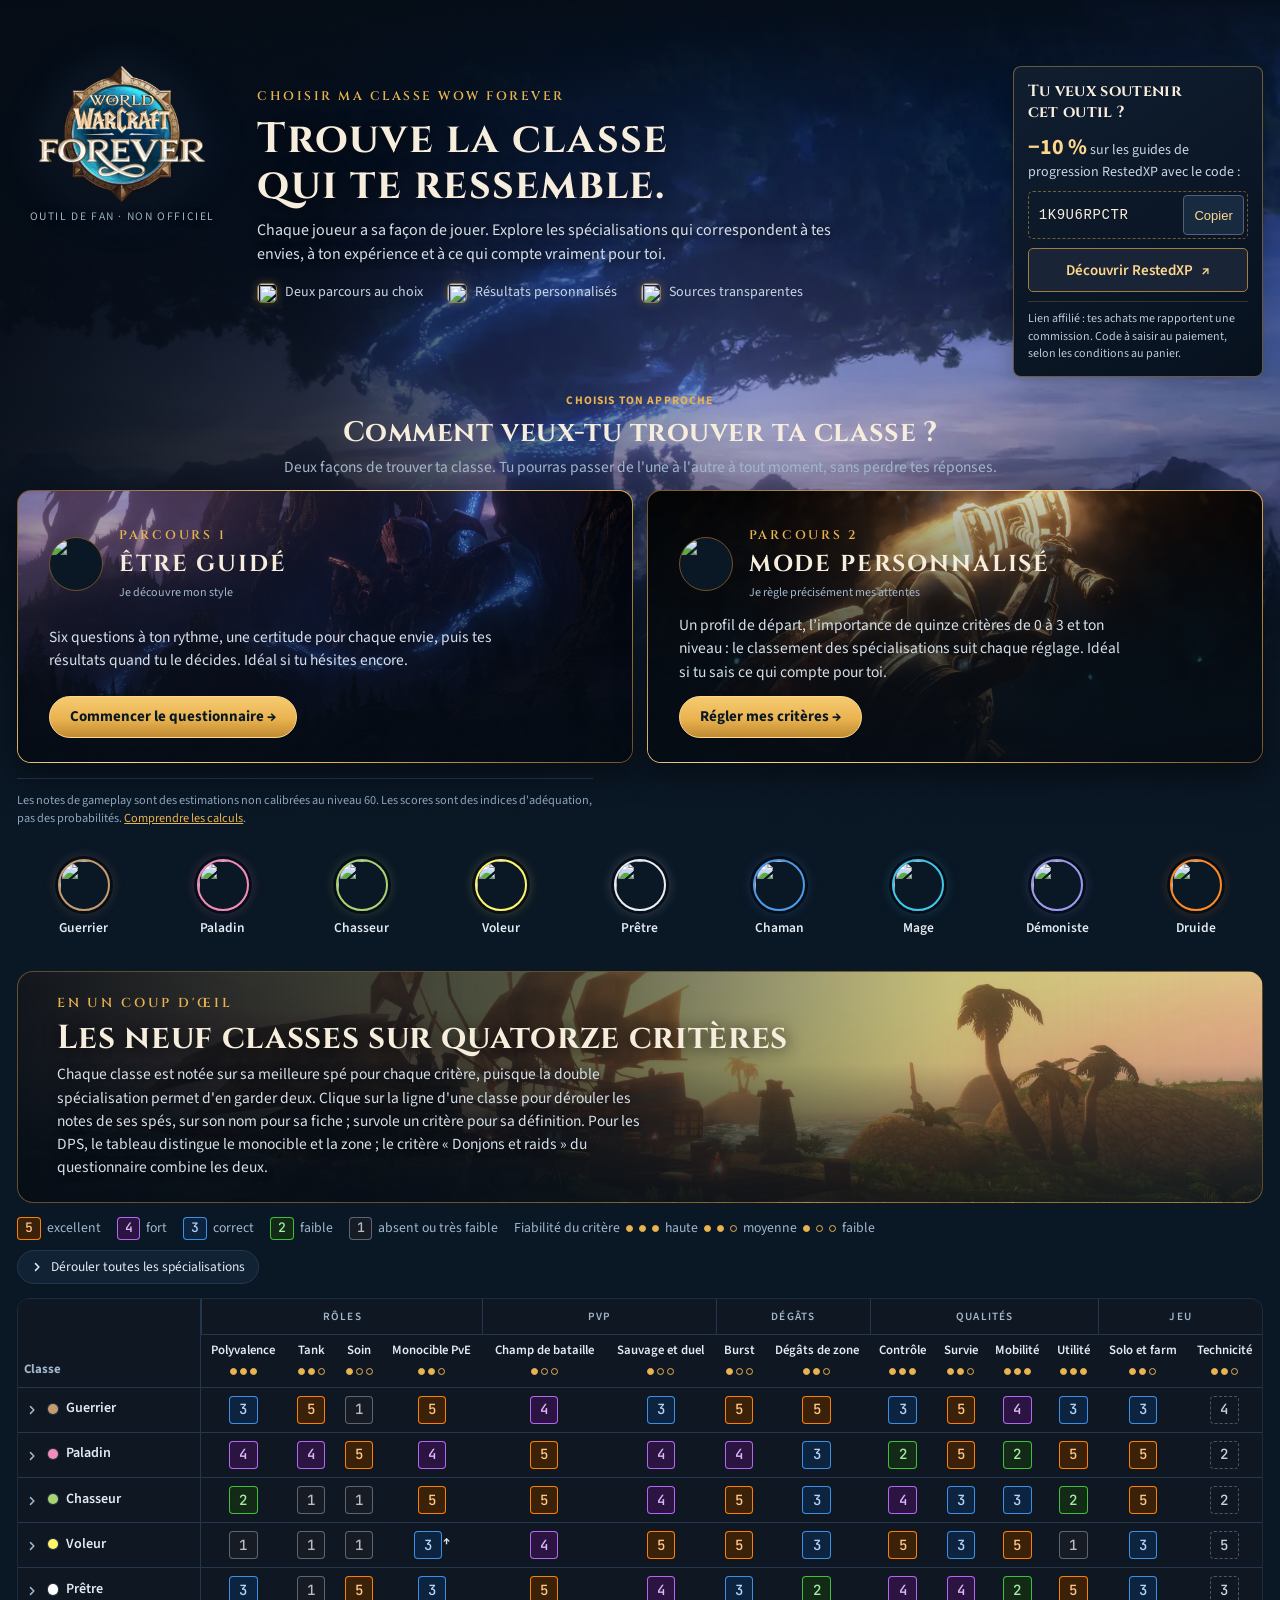
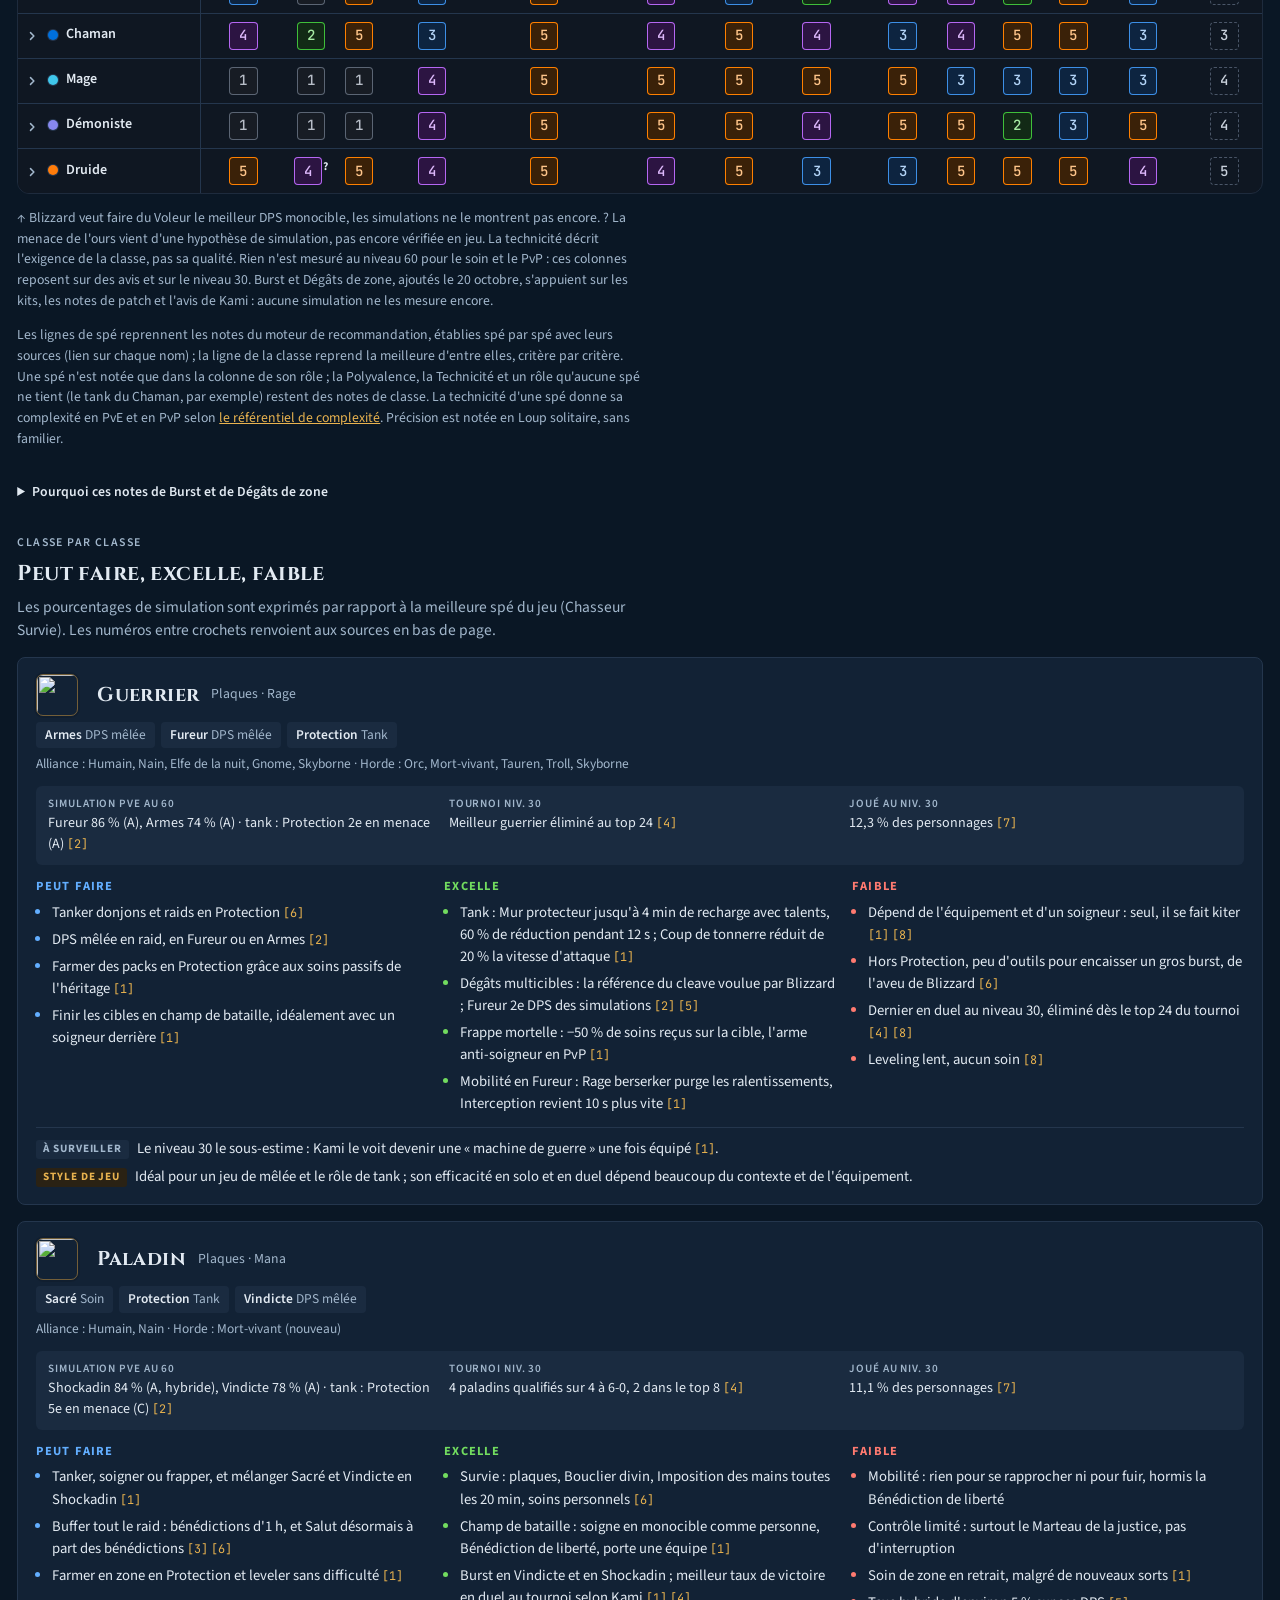
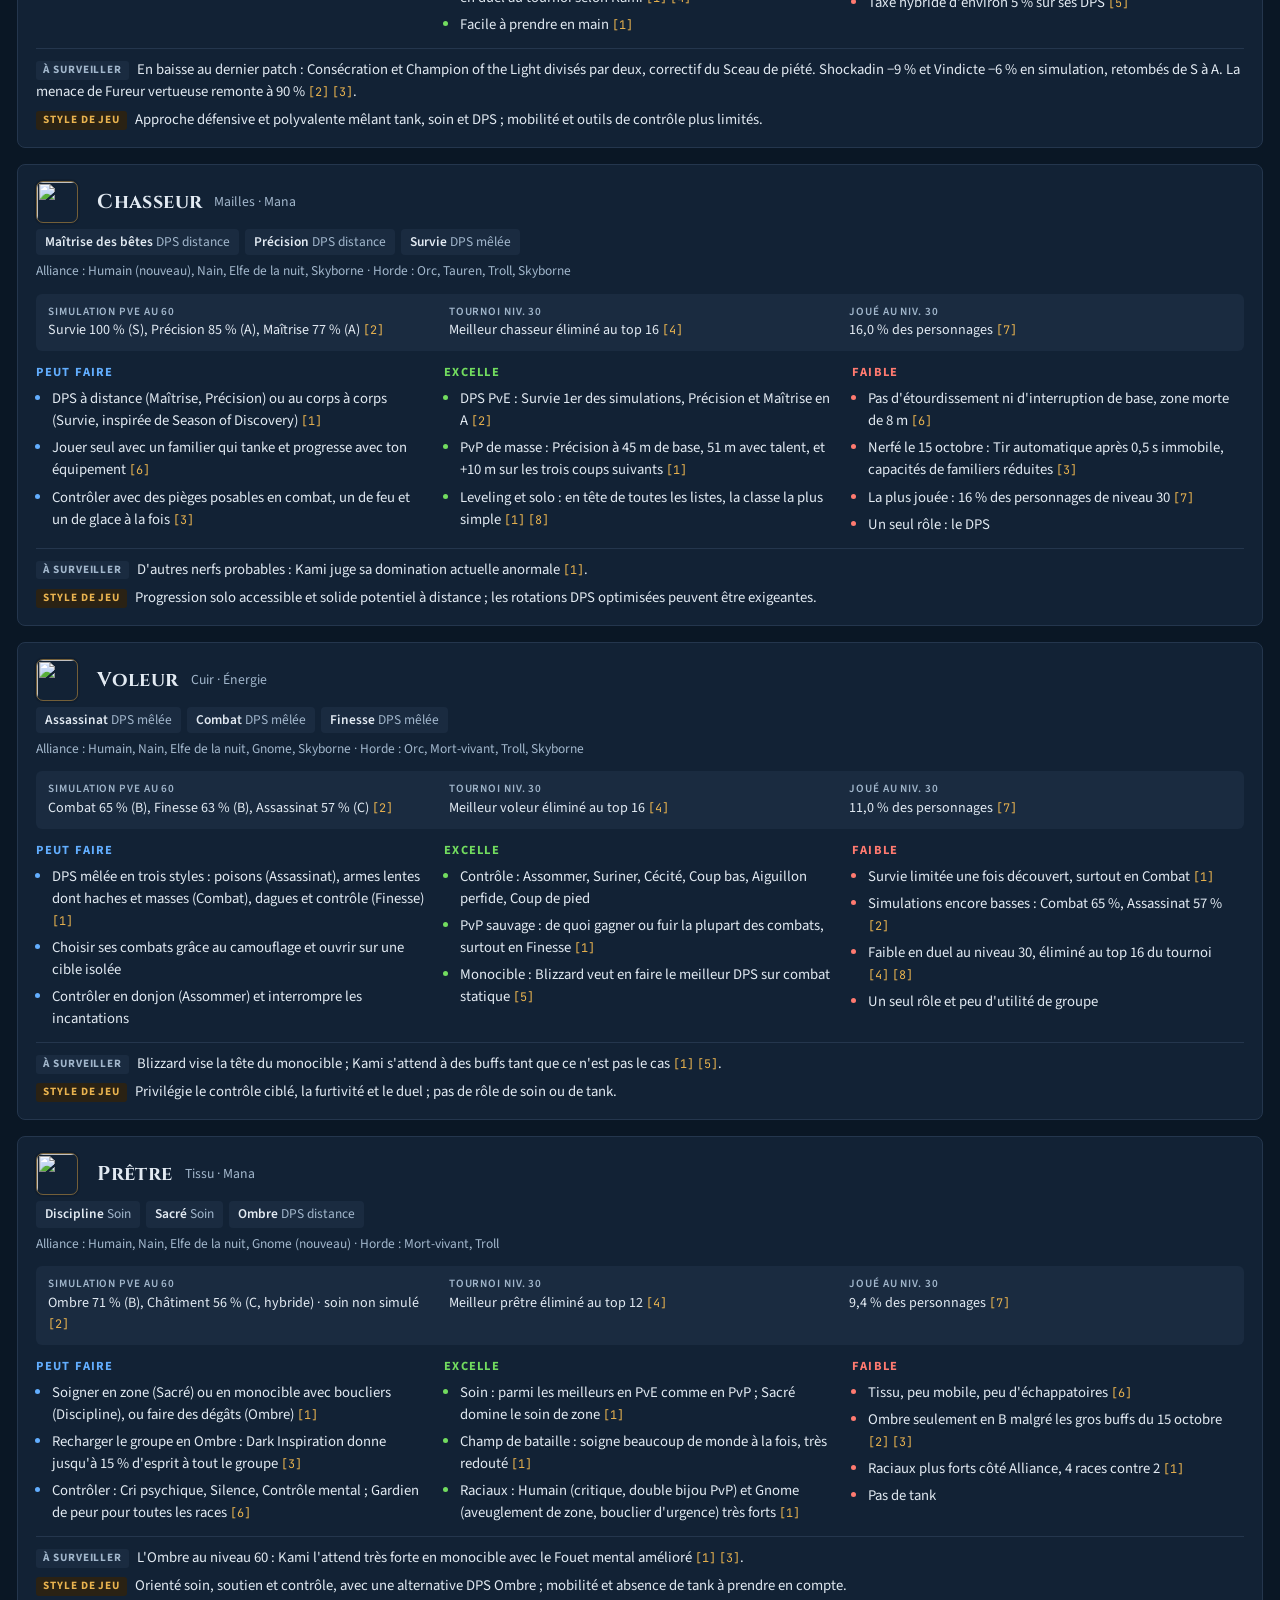
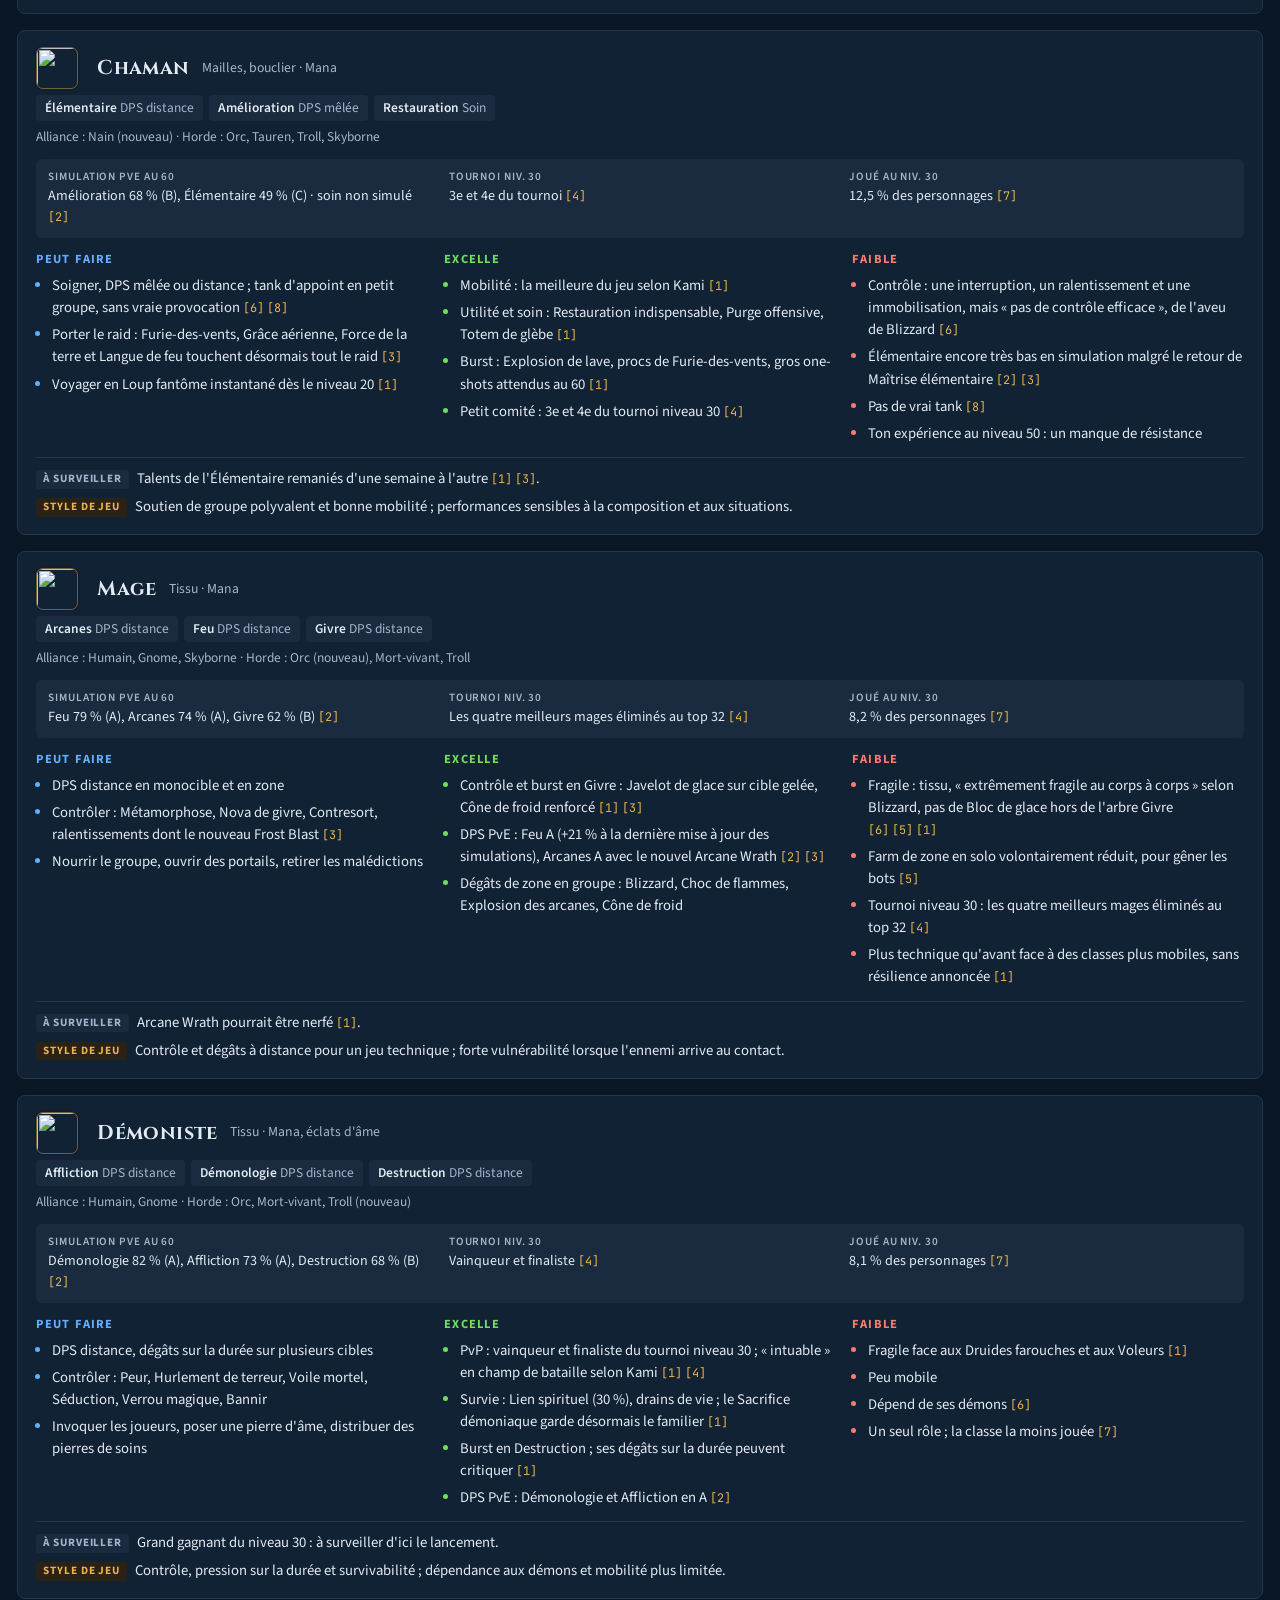
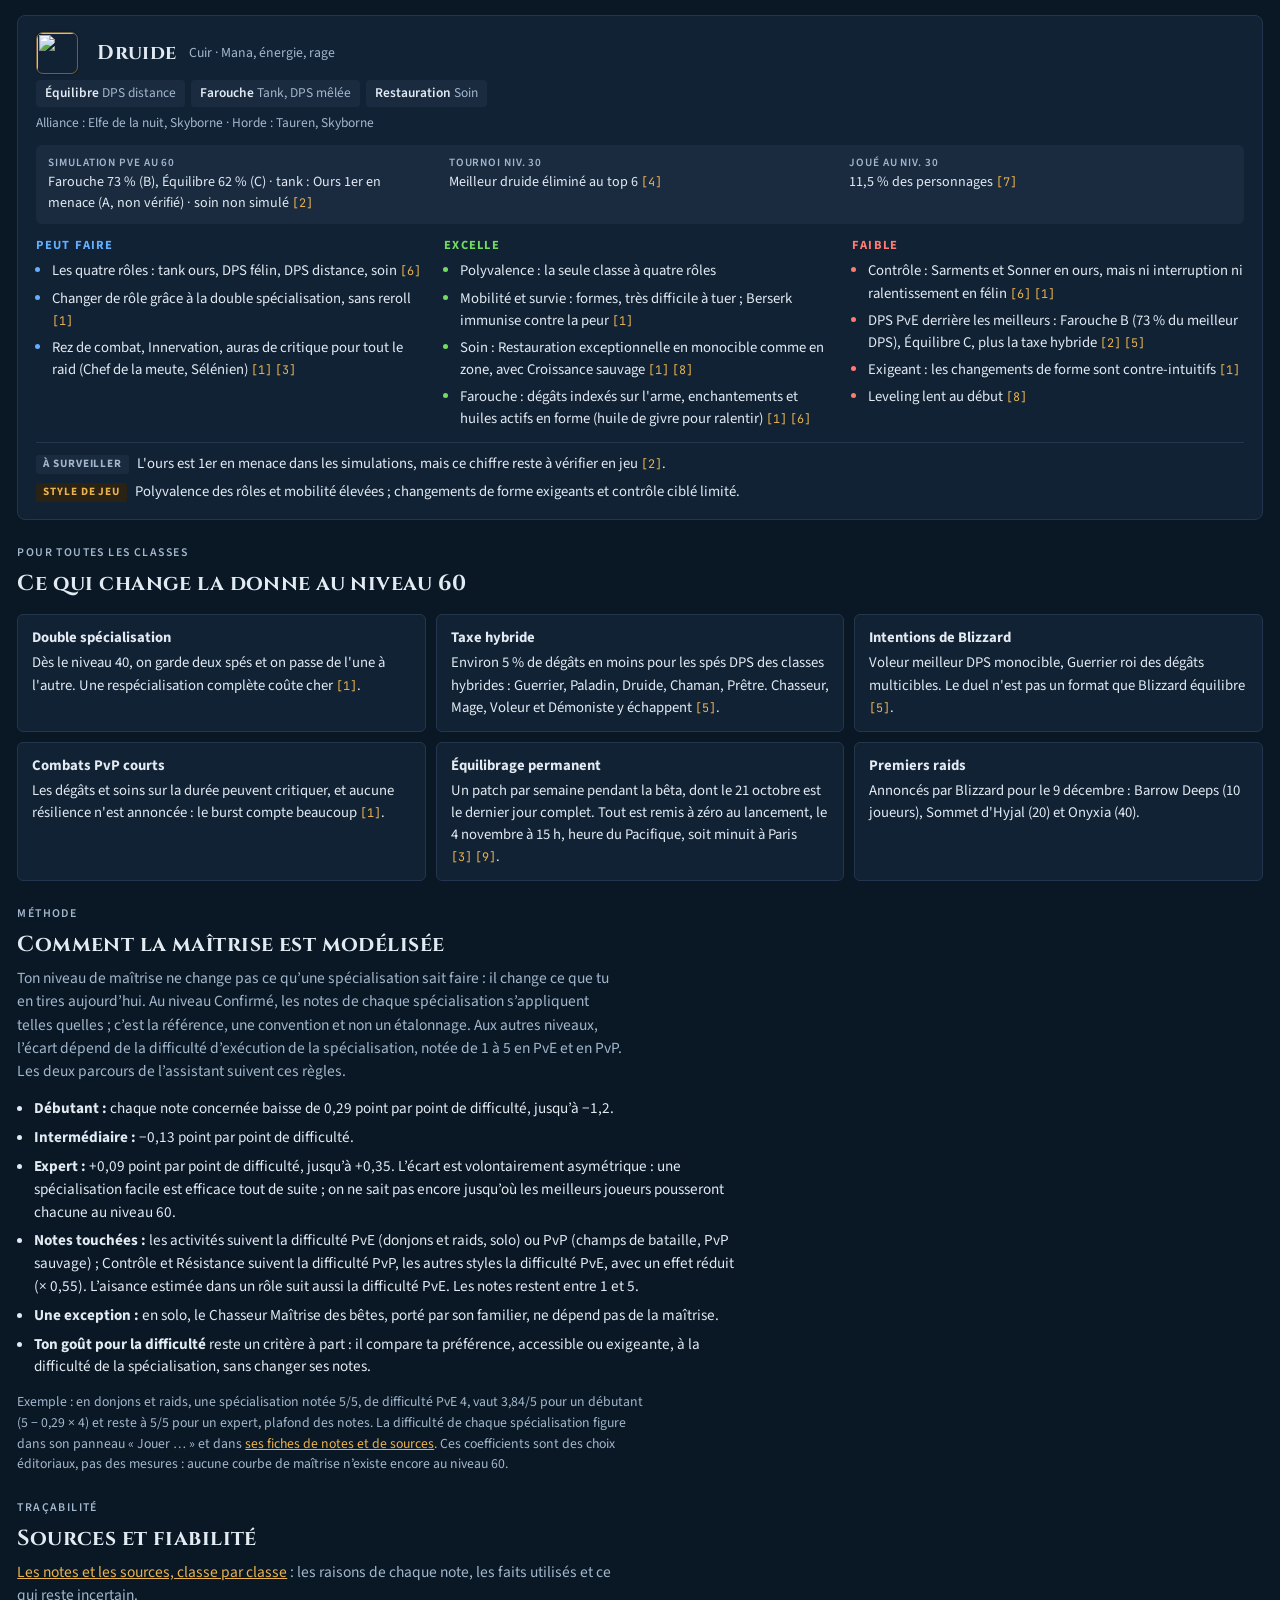
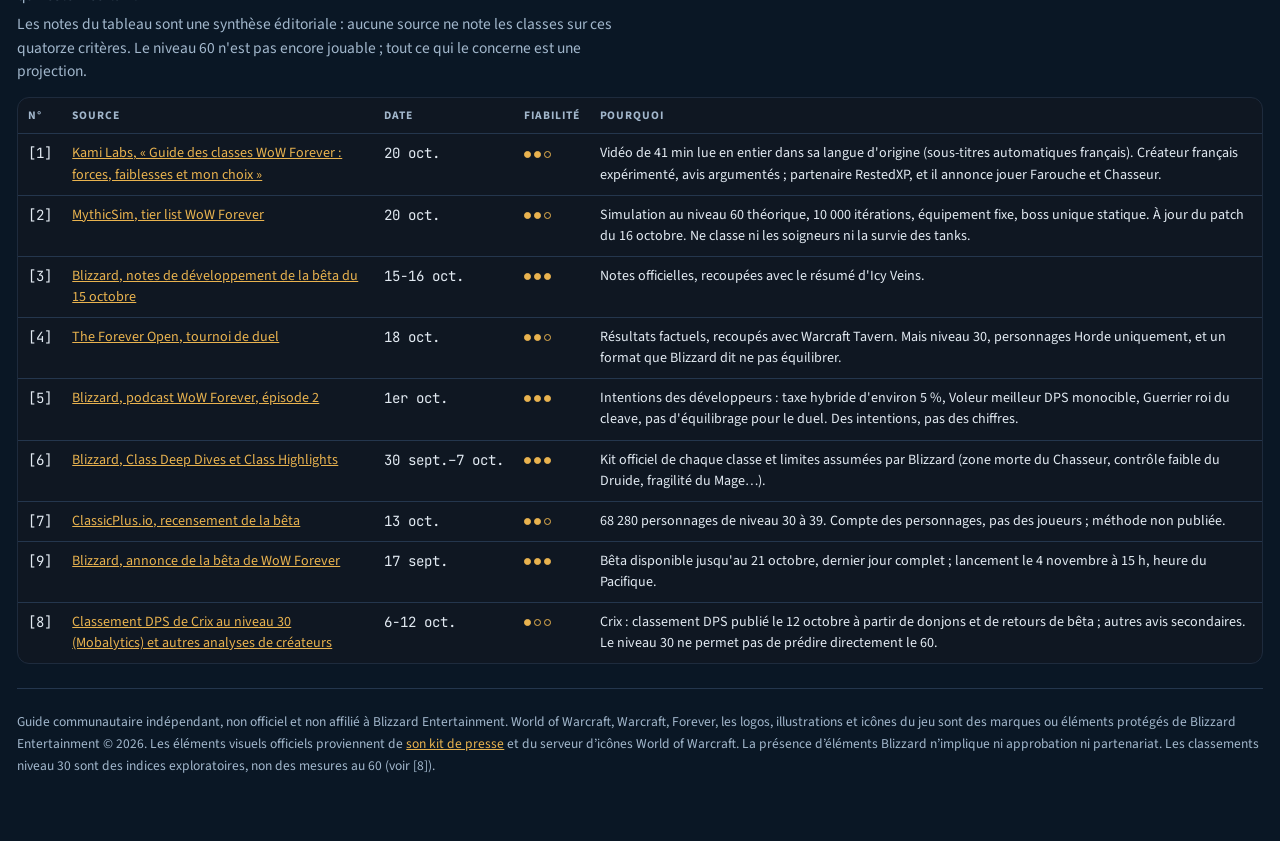
==== commit 16b81929: "Prendre en compte le monocible et la zone en PvE de groupe" ====
--- a/index.html
+++ b/index.html
@@ -556,7 +556,7 @@
   <div class="sec-head">
     <span class="eyebrow">En un coup d'œil</span>
     <h2 id="h-matrix">Les neuf classes sur quatorze critères</h2>
-    <p>Chaque classe est notée sur sa meilleure spé pour chaque critère, puisque la double spécialisation permet d'en garder deux. Clique sur la ligne d'une classe pour dérouler les notes de ses spés, sur son nom pour sa fiche ; survole un critère pour sa définition.</p>
+    <p>Chaque classe est notée sur sa meilleure spé pour chaque critère, puisque la double spécialisation permet d'en garder deux. Clique sur la ligne d'une classe pour dérouler les notes de ses spés, sur son nom pour sa fiche ; survole un critère pour sa définition. Pour les DPS, le tableau distingue le monocible et la zone ; le critère « Donjons et raids » du questionnaire combine les deux.</p>
   </div>
   <div class="legend">
     <span><i class="chip q5"><b>5</b></i> excellent</span>
@@ -566,7 +566,7 @@
     <span><i class="chip q1"><b>1</b></i> absent ou très faible</span>
     <span>Fiabilité du critère <span class="rel" title="Fiabilité : haute"><i class="on"></i><i class="on"></i><i class="on"></i></span> haute <span class="rel" title="Fiabilité : moyenne"><i class="on"></i><i class="on"></i><i class=""></i></span> moyenne <span class="rel" title="Fiabilité : faible"><i class="on"></i><i class=""></i><i class=""></i></span> faible</span>
   </div>
-  <div class="table-box"><table class="matrix"><thead><tr><th class="sticky corner" rowspan="2" scope="col">Classe</th><th class="grp" colspan="4" scope="colgroup">Rôles</th><th class="grp" colspan="2" scope="colgroup">PvP</th><th class="grp" colspan="2" scope="colgroup">Dégâts</th><th class="grp" colspan="4" scope="colgroup">Qualités</th><th class="grp" colspan="2" scope="colgroup">Jeu</th></tr><tr><th scope="col" class="ax" title="Rôles tenables et variété des spés."><span class="axl">Polyvalence</span><span class="rel" title="Fiabilité : haute"><i class="on"></i><i class="on"></i><i class="on"></i></span></th><th scope="col" class="ax" title="Meilleure spé de tank de la classe au 60."><span class="axl">Tank</span><span class="rel" title="Fiabilité : moyenne"><i class="on"></i><i class="on"></i><i class=""></i></span></th><th scope="col" class="ax" title="Meilleure spé de soin de la classe au 60."><span class="axl">Soin</span><span class="rel" title="Fiabilité : faible"><i class="on"></i><i class=""></i><i class=""></i></span></th><th scope="col" class="ax" title="Meilleure spé DPS en raid au 60 (simulations MythicSim)."><span class="axl">DPS PvE</span><span class="rel" title="Fiabilité : moyenne"><i class="on"></i><i class="on"></i><i class=""></i></span></th><th scope="col" class="ax" title="Impact en champ de bataille, PvP de masse."><span class="axl">Champ de bataille</span><span class="rel" title="Fiabilité : faible"><i class="on"></i><i class=""></i><i class=""></i></span></th><th scope="col" class="ax" title="Petit comité, de 1 à 3 joueurs."><span class="axl">Sauvage et duel</span><span class="rel" title="Fiabilité : faible"><i class="on"></i><i class=""></i><i class=""></i></span></th><th scope="col" class="ax" title="Dégâts concentrés en quelques secondes : ouvertures, recharges offensives, enchaînements. Compte surtout en PvP."><span class="axl">Burst</span><span class="rel" title="Fiabilité : faible"><i class="on"></i><i class=""></i><i class=""></i></span></th><th scope="col" class="ax" title="Dégâts sur plusieurs cibles en groupe : packs de donjon, adds, mêlées de champ de bataille. Le farm de zone en solo relève de Solo et farm."><span class="axl">Dégâts de zone</span><span class="rel" title="Fiabilité : moyenne"><i class="on"></i><i class="on"></i><i class=""></i></span></th><th scope="col" class="ax" title="Étourdissements, peurs, métamorphoses, interruptions."><span class="axl">Contrôle</span><span class="rel" title="Fiabilité : haute"><i class="on"></i><i class="on"></i><i class="on"></i></span></th><th scope="col" class="ax" title="Capacité à encaisser et à se maintenir en vie."><span class="axl">Survie</span><span class="rel" title="Fiabilité : moyenne"><i class="on"></i><i class="on"></i><i class=""></i></span></th><th scope="col" class="ax" title="Se rapprocher, fuir, se déplacer."><span class="axl">Mobilité</span><span class="rel" title="Fiabilité : haute"><i class="on"></i><i class="on"></i><i class="on"></i></span></th><th scope="col" class="ax" title="Buffs, rez, dissipations, ressources pour le groupe."><span class="axl">Utilité</span><span class="rel" title="Fiabilité : haute"><i class="on"></i><i class="on"></i><i class="on"></i></span></th><th scope="col" class="ax" title="Leveling, farm, se débrouiller seul."><span class="axl">Solo et farm</span><span class="rel" title="Fiabilité : moyenne"><i class="on"></i><i class="on"></i><i class=""></i></span></th><th scope="col" class="ax" title="Exigence de jeu : 5 = très exigeant (ni bien ni mal)."><span class="axl">Technicité</span><span class="rel" title="Fiabilité : moyenne"><i class="on"></i><i class="on"></i><i class=""></i></span></th></tr></thead><tbody><tr><th scope="row" class="sticky"><a href="#c-guerrier"><span class="sw" style="--cc:#C69B6D"></span>Guerrier</a></th><td class="cell q3" data-c="0" data-k="poly" data-v="3"><b>3</b></td><td class="cell q5" data-c="0" data-k="tank" data-v="5"><b>5</b></td><td class="cell q1" data-c="0" data-k="soin" data-v="1"><b>1</b></td><td class="cell q5" data-c="0" data-k="dps" data-v="5"><b>5</b></td><td class="cell q4" data-c="0" data-k="bg" data-v="4"><b>4</b></td><td class="cell q3" data-c="0" data-k="sauv" data-v="3"><b>3</b></td><td class="cell q5" data-c="0" data-k="burst" data-v="5"><b>5</b></td><td class="cell q5" data-c="0" data-k="zone" data-v="5"><b>5</b></td><td class="cell q3" data-c="0" data-k="ctrl" data-v="3"><b>3</b></td><td class="cell q5" data-c="0" data-k="surv" data-v="5"><b>5</b></td><td class="cell q4" data-c="0" data-k="mob" data-v="4"><b>4</b></td><td class="cell q3" data-c="0" data-k="util" data-v="3"><b>3</b></td><td class="cell q3" data-c="0" data-k="solo" data-v="3"><b>3</b></td><td class="cell tech" data-c="0" data-k="tech" data-v="4"><b>4</b></td></tr><tr><th scope="row" class="sticky"><a href="#c-paladin"><span class="sw" style="--cc:#F48CBA"></span>Paladin</a></th><td class="cell q4" data-c="1" data-k="poly" data-v="4"><b>4</b></td><td class="cell q4" data-c="1" data-k="tank" data-v="4"><b>4</b></td><td class="cell q5" data-c="1" data-k="soin" data-v="5"><b>5</b></td><td class="cell q4" data-c="1" data-k="dps" data-v="4"><b>4</b></td><td class="cell q5" data-c="1" data-k="bg" data-v="5"><b>5</b></td><td class="cell q4" data-c="1" data-k="sauv" data-v="4"><b>4</b></td><td class="cell q4" data-c="1" data-k="burst" data-v="4"><b>4</b></td><td class="cell q3" data-c="1" data-k="zone" data-v="3"><b>3</b></td><td class="cell q2" data-c="1" data-k="ctrl" data-v="2"><b>2</b></td><td class="cell q5" data-c="1" data-k="surv" data-v="5"><b>5</b></td><td class="cell q2" data-c="1" data-k="mob" data-v="2"><b>2</b></td><td class="cell q5" data-c="1" data-k="util" data-v="5"><b>5</b></td><td class="cell q5" data-c="1" data-k="solo" data-v="5"><b>5</b></td><td class="cell tech" data-c="1" data-k="tech" data-v="2"><b>2</b></td></tr><tr><th scope="row" class="sticky"><a href="#c-chasseur"><span class="sw" style="--cc:#AAD372"></span>Chasseur</a></th><td class="cell q2" data-c="2" data-k="poly" data-v="2"><b>2</b></td><td class="cell q1" data-c="2" data-k="tank" data-v="1"><b>1</b></td><td class="cell q1" data-c="2" data-k="soin" data-v="1"><b>1</b></td><td class="cell q5" data-c="2" data-k="dps" data-v="5"><b>5</b></td><td class="cell q5" data-c="2" data-k="bg" data-v="5"><b>5</b></td><td class="cell q4" data-c="2" data-k="sauv" data-v="4"><b>4</b></td><td class="cell q5" data-c="2" data-k="burst" data-v="5"><b>5</b></td><td class="cell q3" data-c="2" data-k="zone" data-v="3"><b>3</b></td><td class="cell q4" data-c="2" data-k="ctrl" data-v="4"><b>4</b></td><td class="cell q3" data-c="2" data-k="surv" data-v="3"><b>3</b></td><td class="cell q3" data-c="2" data-k="mob" data-v="3"><b>3</b></td><td class="cell q2" data-c="2" data-k="util" data-v="2"><b>2</b></td><td class="cell q5" data-c="2" data-k="solo" data-v="5"><b>5</b></td><td class="cell tech" data-c="2" data-k="tech" data-v="2"><b>2</b></td></tr><tr><th scope="row" class="sticky"><a href="#c-voleur"><span class="sw" style="--cc:#FFF468"></span>Voleur</a></th><td class="cell q1" data-c="3" data-k="poly" data-v="1"><b>1</b></td><td class="cell q1" data-c="3" data-k="tank" data-v="1"><b>1</b></td><td class="cell q1" data-c="3" data-k="soin" data-v="1"><b>1</b></td><td class="cell q3" data-c="3" data-k="dps" data-v="3"><b>3</b><sup title="Blizzard veut le monter">↑</sup></td><td class="cell q4" data-c="3" data-k="bg" data-v="4"><b>4</b></td><td class="cell q5" data-c="3" data-k="sauv" data-v="5"><b>5</b></td><td class="cell q5" data-c="3" data-k="burst" data-v="5"><b>5</b></td><td class="cell q3" data-c="3" data-k="zone" data-v="3"><b>3</b></td><td class="cell q5" data-c="3" data-k="ctrl" data-v="5"><b>5</b></td><td class="cell q3" data-c="3" data-k="surv" data-v="3"><b>3</b></td><td class="cell q5" data-c="3" data-k="mob" data-v="5"><b>5</b></td><td class="cell q1" data-c="3" data-k="util" data-v="1"><b>1</b></td><td class="cell q3" data-c="3" data-k="solo" data-v="3"><b>3</b></td><td class="cell tech" data-c="3" data-k="tech" data-v="5"><b>5</b></td></tr><tr><th scope="row" class="sticky"><a href="#c-pretre"><span class="sw" style="--cc:#FFFFFF"></span>Prêtre</a></th><td class="cell q3" data-c="4" data-k="poly" data-v="3"><b>3</b></td><td class="cell q1" data-c="4" data-k="tank" data-v="1"><b>1</b></td><td class="cell q5" data-c="4" data-k="soin" data-v="5"><b>5</b></td><td class="cell q3" data-c="4" data-k="dps" data-v="3"><b>3</b></td><td class="cell q5" data-c="4" data-k="bg" data-v="5"><b>5</b></td><td class="cell q4" data-c="4" data-k="sauv" data-v="4"><b>4</b></td><td class="cell q3" data-c="4" data-k="burst" data-v="3"><b>3</b></td><td class="cell q2" data-c="4" data-k="zone" data-v="2"><b>2</b></td><td class="cell q4" data-c="4" data-k="ctrl" data-v="4"><b>4</b></td><td class="cell q4" data-c="4" data-k="surv" data-v="4"><b>4</b></td><td class="cell q2" data-c="4" data-k="mob" data-v="2"><b>2</b></td><td class="cell q5" data-c="4" data-k="util" data-v="5"><b>5</b></td><td class="cell q3" data-c="4" data-k="solo" data-v="3"><b>3</b></td><td class="cell tech" data-c="4" data-k="tech" data-v="3"><b>3</b></td></tr><tr><th scope="row" class="sticky"><a href="#c-chaman"><span class="sw" style="--cc:#0070DD"></span>Chaman</a></th><td class="cell q4" data-c="5" data-k="poly" data-v="4"><b>4</b></td><td class="cell q2" data-c="5" data-k="tank" data-v="2"><b>2</b></td><td class="cell q5" data-c="5" data-k="soin" data-v="5"><b>5</b></td><td class="cell q3" data-c="5" data-k="dps" data-v="3"><b>3</b></td><td class="cell q5" data-c="5" data-k="bg" data-v="5"><b>5</b></td><td class="cell q4" data-c="5" data-k="sauv" data-v="4"><b>4</b></td><td class="cell q5" data-c="5" data-k="burst" data-v="5"><b>5</b></td><td class="cell q4" data-c="5" data-k="zone" data-v="4"><b>4</b></td><td class="cell q3" data-c="5" data-k="ctrl" data-v="3"><b>3</b></td><td class="cell q4" data-c="5" data-k="surv" data-v="4"><b>4</b></td><td class="cell q5" data-c="5" data-k="mob" data-v="5"><b>5</b></td><td class="cell q5" data-c="5" data-k="util" data-v="5"><b>5</b></td><td class="cell q3" data-c="5" data-k="solo" data-v="3"><b>3</b></td><td class="cell tech" data-c="5" data-k="tech" data-v="3"><b>3</b></td></tr><tr><th scope="row" class="sticky"><a href="#c-mage"><span class="sw" style="--cc:#3FC7EB"></span>Mage</a></th><td class="cell q1" data-c="6" data-k="poly" data-v="1"><b>1</b></td><td class="cell q1" data-c="6" data-k="tank" data-v="1"><b>1</b></td><td class="cell q1" data-c="6" data-k="soin" data-v="1"><b>1</b></td><td class="cell q4" data-c="6" data-k="dps" data-v="4"><b>4</b></td><td class="cell q5" data-c="6" data-k="bg" data-v="5"><b>5</b></td><td class="cell q5" data-c="6" data-k="sauv" data-v="5"><b>5</b></td><td class="cell q5" data-c="6" data-k="burst" data-v="5"><b>5</b></td><td class="cell q5" data-c="6" data-k="zone" data-v="5"><b>5</b></td><td class="cell q5" data-c="6" data-k="ctrl" data-v="5"><b>5</b></td><td class="cell q3" data-c="6" data-k="surv" data-v="3"><b>3</b></td><td class="cell q3" data-c="6" data-k="mob" data-v="3"><b>3</b></td><td class="cell q3" data-c="6" data-k="util" data-v="3"><b>3</b></td><td class="cell q3" data-c="6" data-k="solo" data-v="3"><b>3</b></td><td class="cell tech" data-c="6" data-k="tech" data-v="4"><b>4</b></td></tr><tr><th scope="row" class="sticky"><a href="#c-demoniste"><span class="sw" style="--cc:#8788EE"></span>Démoniste</a></th><td class="cell q1" data-c="7" data-k="poly" data-v="1"><b>1</b></td><td class="cell q1" data-c="7" data-k="tank" data-v="1"><b>1</b></td><td class="cell q1" data-c="7" data-k="soin" data-v="1"><b>1</b></td><td class="cell q4" data-c="7" data-k="dps" data-v="4"><b>4</b></td><td class="cell q5" data-c="7" data-k="bg" data-v="5"><b>5</b></td><td class="cell q5" data-c="7" data-k="sauv" data-v="5"><b>5</b></td><td class="cell q5" data-c="7" data-k="burst" data-v="5"><b>5</b></td><td class="cell q4" data-c="7" data-k="zone" data-v="4"><b>4</b></td><td class="cell q5" data-c="7" data-k="ctrl" data-v="5"><b>5</b></td><td class="cell q5" data-c="7" data-k="surv" data-v="5"><b>5</b></td><td class="cell q2" data-c="7" data-k="mob" data-v="2"><b>2</b></td><td class="cell q3" data-c="7" data-k="util" data-v="3"><b>3</b></td><td class="cell q5" data-c="7" data-k="solo" data-v="5"><b>5</b></td><td class="cell tech" data-c="7" data-k="tech" data-v="4"><b>4</b></td></tr><tr><th scope="row" class="sticky"><a href="#c-druide"><span class="sw" style="--cc:#FF7C0A"></span>Druide</a></th><td class="cell q5" data-c="8" data-k="poly" data-v="5"><b>5</b></td><td class="cell q4" data-c="8" data-k="tank" data-v="4"><b>4</b><sup title="Non vérifié en jeu">?</sup></td><td class="cell q5" data-c="8" data-k="soin" data-v="5"><b>5</b></td><td class="cell q4" data-c="8" data-k="dps" data-v="4"><b>4</b></td><td class="cell q5" data-c="8" data-k="bg" data-v="5"><b>5</b></td><td class="cell q4" data-c="8" data-k="sauv" data-v="4"><b>4</b></td><td class="cell q5" data-c="8" data-k="burst" data-v="5"><b>5</b></td><td class="cell q3" data-c="8" data-k="zone" data-v="3"><b>3</b></td><td class="cell q3" data-c="8" data-k="ctrl" data-v="3"><b>3</b></td><td class="cell q5" data-c="8" data-k="surv" data-v="5"><b>5</b></td><td class="cell q5" data-c="8" data-k="mob" data-v="5"><b>5</b></td><td class="cell q5" data-c="8" data-k="util" data-v="5"><b>5</b></td><td class="cell q4" data-c="8" data-k="solo" data-v="4"><b>4</b></td><td class="cell tech" data-c="8" data-k="tech" data-v="5"><b>5</b></td></tr></tbody></table></div>
+  <div class="table-box"><table class="matrix"><thead><tr><th class="sticky corner" rowspan="2" scope="col">Classe</th><th class="grp" colspan="4" scope="colgroup">Rôles</th><th class="grp" colspan="2" scope="colgroup">PvP</th><th class="grp" colspan="2" scope="colgroup">Dégâts</th><th class="grp" colspan="4" scope="colgroup">Qualités</th><th class="grp" colspan="2" scope="colgroup">Jeu</th></tr><tr><th scope="col" class="ax" title="Rôles tenables et variété des spés."><span class="axl">Polyvalence</span><span class="rel" title="Fiabilité : haute"><i class="on"></i><i class="on"></i><i class="on"></i></span></th><th scope="col" class="ax" title="Meilleure spé de tank de la classe au 60."><span class="axl">Tank</span><span class="rel" title="Fiabilité : moyenne"><i class="on"></i><i class="on"></i><i class=""></i></span></th><th scope="col" class="ax" title="Meilleure spé de soin de la classe au 60."><span class="axl">Soin</span><span class="rel" title="Fiabilité : faible"><i class="on"></i><i class=""></i><i class=""></i></span></th><th scope="col" class="ax" title="Meilleure spé DPS en raid au 60 (simulations MythicSim)."><span class="axl">Monocible PvE</span><span class="rel" title="Fiabilité : moyenne"><i class="on"></i><i class="on"></i><i class=""></i></span></th><th scope="col" class="ax" title="Impact en champ de bataille, PvP de masse."><span class="axl">Champ de bataille</span><span class="rel" title="Fiabilité : faible"><i class="on"></i><i class=""></i><i class=""></i></span></th><th scope="col" class="ax" title="Petit comité, de 1 à 3 joueurs."><span class="axl">Sauvage et duel</span><span class="rel" title="Fiabilité : faible"><i class="on"></i><i class=""></i><i class=""></i></span></th><th scope="col" class="ax" title="Dégâts concentrés en quelques secondes : ouvertures, recharges offensives, enchaînements. Compte surtout en PvP."><span class="axl">Burst</span><span class="rel" title="Fiabilité : faible"><i class="on"></i><i class=""></i><i class=""></i></span></th><th scope="col" class="ax" title="Dégâts sur plusieurs cibles en groupe : packs de donjon, adds, mêlées de champ de bataille. Le farm de zone en solo relève de Solo et farm."><span class="axl">Dégâts de zone</span><span class="rel" title="Fiabilité : moyenne"><i class="on"></i><i class="on"></i><i class=""></i></span></th><th scope="col" class="ax" title="Étourdissements, peurs, métamorphoses, interruptions."><span class="axl">Contrôle</span><span class="rel" title="Fiabilité : haute"><i class="on"></i><i class="on"></i><i class="on"></i></span></th><th scope="col" class="ax" title="Capacité à encaisser et à se maintenir en vie."><span class="axl">Survie</span><span class="rel" title="Fiabilité : moyenne"><i class="on"></i><i class="on"></i><i class=""></i></span></th><th scope="col" class="ax" title="Se rapprocher, fuir, se déplacer."><span class="axl">Mobilité</span><span class="rel" title="Fiabilité : haute"><i class="on"></i><i class="on"></i><i class="on"></i></span></th><th scope="col" class="ax" title="Buffs, rez, dissipations, ressources pour le groupe."><span class="axl">Utilité</span><span class="rel" title="Fiabilité : haute"><i class="on"></i><i class="on"></i><i class="on"></i></span></th><th scope="col" class="ax" title="Leveling, farm, se débrouiller seul."><span class="axl">Solo et farm</span><span class="rel" title="Fiabilité : moyenne"><i class="on"></i><i class="on"></i><i class=""></i></span></th><th scope="col" class="ax" title="Exigence de jeu : 5 = très exigeant (ni bien ni mal)."><span class="axl">Technicité</span><span class="rel" title="Fiabilité : moyenne"><i class="on"></i><i class="on"></i><i class=""></i></span></th></tr></thead><tbody><tr><th scope="row" class="sticky"><a href="#c-guerrier"><span class="sw" style="--cc:#C69B6D"></span>Guerrier</a></th><td class="cell q3" data-c="0" data-k="poly" data-v="3"><b>3</b></td><td class="cell q5" data-c="0" data-k="tank" data-v="5"><b>5</b></td><td class="cell q1" data-c="0" data-k="soin" data-v="1"><b>1</b></td><td class="cell q5" data-c="0" data-k="dps" data-v="5"><b>5</b></td><td class="cell q4" data-c="0" data-k="bg" data-v="4"><b>4</b></td><td class="cell q3" data-c="0" data-k="sauv" data-v="3"><b>3</b></td><td class="cell q5" data-c="0" data-k="burst" data-v="5"><b>5</b></td><td class="cell q5" data-c="0" data-k="zone" data-v="5"><b>5</b></td><td class="cell q3" data-c="0" data-k="ctrl" data-v="3"><b>3</b></td><td class="cell q5" data-c="0" data-k="surv" data-v="5"><b>5</b></td><td class="cell q4" data-c="0" data-k="mob" data-v="4"><b>4</b></td><td class="cell q3" data-c="0" data-k="util" data-v="3"><b>3</b></td><td class="cell q3" data-c="0" data-k="solo" data-v="3"><b>3</b></td><td class="cell tech" data-c="0" data-k="tech" data-v="4"><b>4</b></td></tr><tr><th scope="row" class="sticky"><a href="#c-paladin"><span class="sw" style="--cc:#F48CBA"></span>Paladin</a></th><td class="cell q4" data-c="1" data-k="poly" data-v="4"><b>4</b></td><td class="cell q4" data-c="1" data-k="tank" data-v="4"><b>4</b></td><td class="cell q5" data-c="1" data-k="soin" data-v="5"><b>5</b></td><td class="cell q4" data-c="1" data-k="dps" data-v="4"><b>4</b></td><td class="cell q5" data-c="1" data-k="bg" data-v="5"><b>5</b></td><td class="cell q4" data-c="1" data-k="sauv" data-v="4"><b>4</b></td><td class="cell q4" data-c="1" data-k="burst" data-v="4"><b>4</b></td><td class="cell q3" data-c="1" data-k="zone" data-v="3"><b>3</b></td><td class="cell q2" data-c="1" data-k="ctrl" data-v="2"><b>2</b></td><td class="cell q5" data-c="1" data-k="surv" data-v="5"><b>5</b></td><td class="cell q2" data-c="1" data-k="mob" data-v="2"><b>2</b></td><td class="cell q5" data-c="1" data-k="util" data-v="5"><b>5</b></td><td class="cell q5" data-c="1" data-k="solo" data-v="5"><b>5</b></td><td class="cell tech" data-c="1" data-k="tech" data-v="2"><b>2</b></td></tr><tr><th scope="row" class="sticky"><a href="#c-chasseur"><span class="sw" style="--cc:#AAD372"></span>Chasseur</a></th><td class="cell q2" data-c="2" data-k="poly" data-v="2"><b>2</b></td><td class="cell q1" data-c="2" data-k="tank" data-v="1"><b>1</b></td><td class="cell q1" data-c="2" data-k="soin" data-v="1"><b>1</b></td><td class="cell q5" data-c="2" data-k="dps" data-v="5"><b>5</b></td><td class="cell q5" data-c="2" data-k="bg" data-v="5"><b>5</b></td><td class="cell q4" data-c="2" data-k="sauv" data-v="4"><b>4</b></td><td class="cell q5" data-c="2" data-k="burst" data-v="5"><b>5</b></td><td class="cell q3" data-c="2" data-k="zone" data-v="3"><b>3</b></td><td class="cell q4" data-c="2" data-k="ctrl" data-v="4"><b>4</b></td><td class="cell q3" data-c="2" data-k="surv" data-v="3"><b>3</b></td><td class="cell q3" data-c="2" data-k="mob" data-v="3"><b>3</b></td><td class="cell q2" data-c="2" data-k="util" data-v="2"><b>2</b></td><td class="cell q5" data-c="2" data-k="solo" data-v="5"><b>5</b></td><td class="cell tech" data-c="2" data-k="tech" data-v="2"><b>2</b></td></tr><tr><th scope="row" class="sticky"><a href="#c-voleur"><span class="sw" style="--cc:#FFF468"></span>Voleur</a></th><td class="cell q1" data-c="3" data-k="poly" data-v="1"><b>1</b></td><td class="cell q1" data-c="3" data-k="tank" data-v="1"><b>1</b></td><td class="cell q1" data-c="3" data-k="soin" data-v="1"><b>1</b></td><td class="cell q3" data-c="3" data-k="dps" data-v="3"><b>3</b><sup title="Blizzard veut le monter">↑</sup></td><td class="cell q4" data-c="3" data-k="bg" data-v="4"><b>4</b></td><td class="cell q5" data-c="3" data-k="sauv" data-v="5"><b>5</b></td><td class="cell q5" data-c="3" data-k="burst" data-v="5"><b>5</b></td><td class="cell q3" data-c="3" data-k="zone" data-v="3"><b>3</b></td><td class="cell q5" data-c="3" data-k="ctrl" data-v="5"><b>5</b></td><td class="cell q3" data-c="3" data-k="surv" data-v="3"><b>3</b></td><td class="cell q5" data-c="3" data-k="mob" data-v="5"><b>5</b></td><td class="cell q1" data-c="3" data-k="util" data-v="1"><b>1</b></td><td class="cell q3" data-c="3" data-k="solo" data-v="3"><b>3</b></td><td class="cell tech" data-c="3" data-k="tech" data-v="5"><b>5</b></td></tr><tr><th scope="row" class="sticky"><a href="#c-pretre"><span class="sw" style="--cc:#FFFFFF"></span>Prêtre</a></th><td class="cell q3" data-c="4" data-k="poly" data-v="3"><b>3</b></td><td class="cell q1" data-c="4" data-k="tank" data-v="1"><b>1</b></td><td class="cell q5" data-c="4" data-k="soin" data-v="5"><b>5</b></td><td class="cell q3" data-c="4" data-k="dps" data-v="3"><b>3</b></td><td class="cell q5" data-c="4" data-k="bg" data-v="5"><b>5</b></td><td class="cell q4" data-c="4" data-k="sauv" data-v="4"><b>4</b></td><td class="cell q3" data-c="4" data-k="burst" data-v="3"><b>3</b></td><td class="cell q2" data-c="4" data-k="zone" data-v="2"><b>2</b></td><td class="cell q4" data-c="4" data-k="ctrl" data-v="4"><b>4</b></td><td class="cell q4" data-c="4" data-k="surv" data-v="4"><b>4</b></td><td class="cell q2" data-c="4" data-k="mob" data-v="2"><b>2</b></td><td class="cell q5" data-c="4" data-k="util" data-v="5"><b>5</b></td><td class="cell q3" data-c="4" data-k="solo" data-v="3"><b>3</b></td><td class="cell tech" data-c="4" data-k="tech" data-v="3"><b>3</b></td></tr><tr><th scope="row" class="sticky"><a href="#c-chaman"><span class="sw" style="--cc:#0070DD"></span>Chaman</a></th><td class="cell q4" data-c="5" data-k="poly" data-v="4"><b>4</b></td><td class="cell q2" data-c="5" data-k="tank" data-v="2"><b>2</b></td><td class="cell q5" data-c="5" data-k="soin" data-v="5"><b>5</b></td><td class="cell q3" data-c="5" data-k="dps" data-v="3"><b>3</b></td><td class="cell q5" data-c="5" data-k="bg" data-v="5"><b>5</b></td><td class="cell q4" data-c="5" data-k="sauv" data-v="4"><b>4</b></td><td class="cell q5" data-c="5" data-k="burst" data-v="5"><b>5</b></td><td class="cell q4" data-c="5" data-k="zone" data-v="4"><b>4</b></td><td class="cell q3" data-c="5" data-k="ctrl" data-v="3"><b>3</b></td><td class="cell q4" data-c="5" data-k="surv" data-v="4"><b>4</b></td><td class="cell q5" data-c="5" data-k="mob" data-v="5"><b>5</b></td><td class="cell q5" data-c="5" data-k="util" data-v="5"><b>5</b></td><td class="cell q3" data-c="5" data-k="solo" data-v="3"><b>3</b></td><td class="cell tech" data-c="5" data-k="tech" data-v="3"><b>3</b></td></tr><tr><th scope="row" class="sticky"><a href="#c-mage"><span class="sw" style="--cc:#3FC7EB"></span>Mage</a></th><td class="cell q1" data-c="6" data-k="poly" data-v="1"><b>1</b></td><td class="cell q1" data-c="6" data-k="tank" data-v="1"><b>1</b></td><td class="cell q1" data-c="6" data-k="soin" data-v="1"><b>1</b></td><td class="cell q4" data-c="6" data-k="dps" data-v="4"><b>4</b></td><td class="cell q5" data-c="6" data-k="bg" data-v="5"><b>5</b></td><td class="cell q5" data-c="6" data-k="sauv" data-v="5"><b>5</b></td><td class="cell q5" data-c="6" data-k="burst" data-v="5"><b>5</b></td><td class="cell q5" data-c="6" data-k="zone" data-v="5"><b>5</b></td><td class="cell q5" data-c="6" data-k="ctrl" data-v="5"><b>5</b></td><td class="cell q3" data-c="6" data-k="surv" data-v="3"><b>3</b></td><td class="cell q3" data-c="6" data-k="mob" data-v="3"><b>3</b></td><td class="cell q3" data-c="6" data-k="util" data-v="3"><b>3</b></td><td class="cell q3" data-c="6" data-k="solo" data-v="3"><b>3</b></td><td class="cell tech" data-c="6" data-k="tech" data-v="4"><b>4</b></td></tr><tr><th scope="row" class="sticky"><a href="#c-demoniste"><span class="sw" style="--cc:#8788EE"></span>Démoniste</a></th><td class="cell q1" data-c="7" data-k="poly" data-v="1"><b>1</b></td><td class="cell q1" data-c="7" data-k="tank" data-v="1"><b>1</b></td><td class="cell q1" data-c="7" data-k="soin" data-v="1"><b>1</b></td><td class="cell q4" data-c="7" data-k="dps" data-v="4"><b>4</b></td><td class="cell q5" data-c="7" data-k="bg" data-v="5"><b>5</b></td><td class="cell q5" data-c="7" data-k="sauv" data-v="5"><b>5</b></td><td class="cell q5" data-c="7" data-k="burst" data-v="5"><b>5</b></td><td class="cell q4" data-c="7" data-k="zone" data-v="4"><b>4</b></td><td class="cell q5" data-c="7" data-k="ctrl" data-v="5"><b>5</b></td><td class="cell q5" data-c="7" data-k="surv" data-v="5"><b>5</b></td><td class="cell q2" data-c="7" data-k="mob" data-v="2"><b>2</b></td><td class="cell q3" data-c="7" data-k="util" data-v="3"><b>3</b></td><td class="cell q5" data-c="7" data-k="solo" data-v="5"><b>5</b></td><td class="cell tech" data-c="7" data-k="tech" data-v="4"><b>4</b></td></tr><tr><th scope="row" class="sticky"><a href="#c-druide"><span class="sw" style="--cc:#FF7C0A"></span>Druide</a></th><td class="cell q5" data-c="8" data-k="poly" data-v="5"><b>5</b></td><td class="cell q4" data-c="8" data-k="tank" data-v="4"><b>4</b><sup title="Non vérifié en jeu">?</sup></td><td class="cell q5" data-c="8" data-k="soin" data-v="5"><b>5</b></td><td class="cell q4" data-c="8" data-k="dps" data-v="4"><b>4</b></td><td class="cell q5" data-c="8" data-k="bg" data-v="5"><b>5</b></td><td class="cell q4" data-c="8" data-k="sauv" data-v="4"><b>4</b></td><td class="cell q5" data-c="8" data-k="burst" data-v="5"><b>5</b></td><td class="cell q3" data-c="8" data-k="zone" data-v="3"><b>3</b></td><td class="cell q3" data-c="8" data-k="ctrl" data-v="3"><b>3</b></td><td class="cell q5" data-c="8" data-k="surv" data-v="5"><b>5</b></td><td class="cell q5" data-c="8" data-k="mob" data-v="5"><b>5</b></td><td class="cell q5" data-c="8" data-k="util" data-v="5"><b>5</b></td><td class="cell q4" data-c="8" data-k="solo" data-v="4"><b>4</b></td><td class="cell tech" data-c="8" data-k="tech" data-v="5"><b>5</b></td></tr></tbody></table></div>
   <p class="note">↑ Blizzard veut faire du Voleur le meilleur DPS monocible, les simulations ne le montrent pas encore. ? La menace de l'ours vient d'une hypothèse de simulation, pas encore vérifiée en jeu. La technicité décrit l'exigence de la classe, pas sa qualité. Rien n'est mesuré au niveau 60 pour le soin et le PvP : ces colonnes reposent sur des avis et sur le niveau 30. Burst et Dégâts de zone, ajoutés le 20 octobre, s'appuient sur les kits, les notes de patch et l'avis de Kami : aucune simulation ne les mesure encore.</p>
   <p class="note spec-note">Les lignes de spé reprennent les notes du moteur de recommandation, établies spé par spé avec leurs sources (lien sur chaque nom) ; la ligne de la classe reprend la meilleure d'entre elles, critère par critère. Une spé n'est notée que dans la colonne de son rôle ; la Polyvalence, la Technicité et un rôle qu'aucune spé ne tient (le tank du Chaman, par exemple) restent des notes de classe. La technicité d'une spé donne sa complexité en PvE et en PvP selon <a href="fiches-sources/complexite.html">le référentiel de complexité</a>. Précision est notée en Loup solitaire, sans familier.</p>
   <details class="crit-why">
@@ -742,7 +742,7 @@
 </main>
 
 <script>
-window.__WF = {"axes":["poly","tank","soin","dps","bg","sauv","burst","zone","ctrl","surv","mob","util","solo","tech"],"axLabels":{"poly":"Polyvalence","tank":"Tank","soin":"Soin","dps":"DPS PvE","bg":"Champ de bataille","sauv":"Sauvage et duel","burst":"Burst","zone":"Dégâts de zone","ctrl":"Contrôle","surv":"Survie","mob":"Mobilité","util":"Utilité","solo":"Solo et farm","tech":"Technicité"},"presets":{"egal":{"poly":1,"tank":1,"soin":1,"dps":1,"bg":1,"sauv":1,"burst":1,"zone":1,"ctrl":1,"surv":1,"mob":1,"util":1,"solo":1,"tech":1},"polyvalence":{"poly":3,"tank":1,"soin":1,"dps":1,"bg":0,"sauv":0,"burst":0,"zone":0,"ctrl":0,"surv":0,"mob":0,"util":0,"solo":0,"tech":0},"pve":{"poly":0,"tank":2,"soin":2,"dps":3,"bg":0,"sauv":0,"burst":0,"zone":0,"ctrl":0,"surv":0,"mob":0,"util":2,"solo":0,"tech":0},"pvp":{"poly":0,"tank":0,"soin":0,"dps":0,"bg":3,"sauv":3,"burst":0,"zone":0,"ctrl":2,"surv":2,"mob":1,"util":0,"solo":0,"tech":0},"tank":{"poly":0,"tank":3,"soin":0,"dps":0,"bg":0,"sauv":0,"burst":0,"zone":0,"ctrl":0,"surv":1,"mob":0,"util":0,"solo":0,"tech":0},"soin":{"poly":0,"tank":0,"soin":3,"dps":0,"bg":0,"sauv":0,"burst":0,"zone":0,"ctrl":0,"surv":0,"mob":0,"util":1,"solo":0,"tech":0},"dps":{"poly":0,"tank":0,"soin":0,"dps":3,"bg":0,"sauv":0,"burst":0,"zone":0,"ctrl":0,"surv":0,"mob":0,"util":0,"solo":0,"tech":0},"zone":{"poly":0,"tank":0,"soin":0,"dps":0,"bg":0,"sauv":0,"burst":1,"zone":3,"ctrl":0,"surv":0,"mob":0,"util":0,"solo":0,"tech":0},"soutien":{"poly":0,"tank":0,"soin":0,"dps":0,"bg":0,"sauv":0,"burst":0,"zone":0,"ctrl":0,"surv":0,"mob":1,"util":3,"solo":0,"tech":0},"bg":{"poly":0,"tank":0,"soin":0,"dps":0,"bg":3,"sauv":0,"burst":0,"zone":0,"ctrl":0,"surv":1,"mob":0,"util":0,"solo":0,"tech":0},"soinbg":{"poly":0,"tank":0,"soin":3,"dps":0,"bg":2,"sauv":0,"burst":0,"zone":0,"ctrl":0,"surv":0,"mob":0,"util":0,"solo":0,"tech":0},"sauvage":{"poly":0,"tank":0,"soin":0,"dps":0,"bg":0,"sauv":3,"burst":0,"zone":0,"ctrl":1,"surv":0,"mob":1,"util":0,"solo":0,"tech":0},"burst":{"poly":0,"tank":0,"soin":0,"dps":0,"bg":0,"sauv":0,"burst":3,"zone":0,"ctrl":0,"surv":0,"mob":1,"util":0,"solo":0,"tech":0},"controle":{"poly":0,"tank":0,"soin":0,"dps":0,"bg":0,"sauv":0,"burst":0,"zone":0,"ctrl":3,"surv":0,"mob":0,"util":0,"solo":0,"tech":0},"solo":{"poly":0,"tank":0,"soin":0,"dps":0,"bg":0,"sauv":0,"burst":0,"zone":0,"ctrl":0,"surv":1,"mob":0,"util":0,"solo":3,"tech":0}},"classes":[{"id":"guerrier","name":"Guerrier","r":{"poly":3,"tank":5,"soin":1,"dps":5,"bg":4,"sauv":3,"burst":5,"zone":5,"ctrl":3,"surv":5,"mob":4,"util":3,"solo":3,"tech":4}},{"id":"paladin","name":"Paladin","r":{"poly":4,"tank":4,"soin":5,"dps":4,"bg":5,"sauv":4,"burst":4,"zone":3,"ctrl":2,"surv":5,"mob":2,"util":5,"solo":5,"tech":2}},{"id":"chasseur","name":"Chasseur","r":{"poly":2,"tank":1,"soin":1,"dps":5,"bg":5,"sauv":4,"burst":5,"zone":3,"ctrl":4,"surv":3,"mob":3,"util":2,"solo":5,"tech":2}},{"id":"voleur","name":"Voleur","r":{"poly":1,"tank":1,"soin":1,"dps":3,"bg":4,"sauv":5,"burst":5,"zone":3,"ctrl":5,"surv":3,"mob":5,"util":1,"solo":3,"tech":5}},{"id":"pretre","name":"Prêtre","r":{"poly":3,"tank":1,"soin":5,"dps":3,"bg":5,"sauv":4,"burst":3,"zone":2,"ctrl":4,"surv":4,"mob":2,"util":5,"solo":3,"tech":3}},{"id":"chaman","name":"Chaman","r":{"poly":4,"tank":2,"soin":5,"dps":3,"bg":5,"sauv":4,"burst":5,"zone":4,"ctrl":3,"surv":4,"mob":5,"util":5,"solo":3,"tech":3}},{"id":"mage","name":"Mage","r":{"poly":1,"tank":1,"soin":1,"dps":4,"bg":5,"sauv":5,"burst":5,"zone":5,"ctrl":5,"surv":3,"mob":3,"util":3,"solo":3,"tech":4}},{"id":"demoniste","name":"Démoniste","r":{"poly":1,"tank":1,"soin":1,"dps":4,"bg":5,"sauv":5,"burst":5,"zone":4,"ctrl":5,"surv":5,"mob":2,"util":3,"solo":5,"tech":4}},{"id":"druide","name":"Druide","r":{"poly":5,"tank":4,"soin":5,"dps":4,"bg":5,"sauv":4,"burst":5,"zone":3,"ctrl":3,"surv":5,"mob":5,"util":5,"solo":4,"tech":5}}],"mastery":{"guerrier":{"pve":[3,1],"pvp":[5,2]},"paladin":{"pve":[2,1],"pvp":[2,1]},"chasseur":{"pve":[2,2],"pvp":[3,1]},"voleur":{"pve":[2,1],"pvp":[5,2]},"pretre":{"pve":[3,1],"pvp":[4,2]},"chaman":{"pve":[3,1],"pvp":[4,1]},"mage":{"pve":[3,1],"pvp":[5,2]},"demoniste":{"pve":[3,1],"pvp":[4,2]},"druide":{"pve":[4,1],"pvp":[5,2]}},"levels":[{"id":"deb","label":"Débutant","desc":"Tu découvres WoW ou la classe : rotation, ressources et contrôles encore hésitants."},{"id":"int","label":"Intermédiaire","desc":"Tu connais tes sorts et ta rotation, mais ressources, recharges et placement ne sont pas encore automatiques."},{"id":"conf","label":"Confirmé","desc":"Tu gères ressources, déplacements, contrôles et rotation avec régularité. C'est le niveau de référence du classement."},{"id":"exp","label":"Expert","desc":"Tu exploites les détails de la classe : enchaînements de contrôles, rotation optimisée, anticipation. Change surtout la donne pour les classes à fort plafond."}],"penalty":[-0.4,-0.2,0,0],"bonus":[0,0,0,0.25],"pveAx":["tank","soin","dps","solo","zone"],"pvpAx":["bg","sauv","ctrl","surv","burst"],"masteryOverrides":{"chasseur":{"solo":[1,0]}}};
+window.__WF = {"axes":["poly","tank","soin","dps","bg","sauv","burst","zone","ctrl","surv","mob","util","solo","tech"],"axLabels":{"poly":"Polyvalence","tank":"Tank","soin":"Soin","dps":"Monocible PvE","bg":"Champ de bataille","sauv":"Sauvage et duel","burst":"Burst","zone":"Dégâts de zone","ctrl":"Contrôle","surv":"Survie","mob":"Mobilité","util":"Utilité","solo":"Solo et farm","tech":"Technicité"},"presets":{"egal":{"poly":1,"tank":1,"soin":1,"dps":1,"bg":1,"sauv":1,"burst":1,"zone":1,"ctrl":1,"surv":1,"mob":1,"util":1,"solo":1,"tech":1},"polyvalence":{"poly":3,"tank":1,"soin":1,"dps":1,"bg":0,"sauv":0,"burst":0,"zone":0,"ctrl":0,"surv":0,"mob":0,"util":0,"solo":0,"tech":0},"pve":{"poly":0,"tank":2,"soin":2,"dps":3,"bg":0,"sauv":0,"burst":0,"zone":0,"ctrl":0,"surv":0,"mob":0,"util":2,"solo":0,"tech":0},"pvp":{"poly":0,"tank":0,"soin":0,"dps":0,"bg":3,"sauv":3,"burst":0,"zone":0,"ctrl":2,"surv":2,"mob":1,"util":0,"solo":0,"tech":0},"tank":{"poly":0,"tank":3,"soin":0,"dps":0,"bg":0,"sauv":0,"burst":0,"zone":0,"ctrl":0,"surv":1,"mob":0,"util":0,"solo":0,"tech":0},"soin":{"poly":0,"tank":0,"soin":3,"dps":0,"bg":0,"sauv":0,"burst":0,"zone":0,"ctrl":0,"surv":0,"mob":0,"util":1,"solo":0,"tech":0},"dps":{"poly":0,"tank":0,"soin":0,"dps":3,"bg":0,"sauv":0,"burst":0,"zone":0,"ctrl":0,"surv":0,"mob":0,"util":0,"solo":0,"tech":0},"zone":{"poly":0,"tank":0,"soin":0,"dps":0,"bg":0,"sauv":0,"burst":1,"zone":3,"ctrl":0,"surv":0,"mob":0,"util":0,"solo":0,"tech":0},"soutien":{"poly":0,"tank":0,"soin":0,"dps":0,"bg":0,"sauv":0,"burst":0,"zone":0,"ctrl":0,"surv":0,"mob":1,"util":3,"solo":0,"tech":0},"bg":{"poly":0,"tank":0,"soin":0,"dps":0,"bg":3,"sauv":0,"burst":0,"zone":0,"ctrl":0,"surv":1,"mob":0,"util":0,"solo":0,"tech":0},"soinbg":{"poly":0,"tank":0,"soin":3,"dps":0,"bg":2,"sauv":0,"burst":0,"zone":0,"ctrl":0,"surv":0,"mob":0,"util":0,"solo":0,"tech":0},"sauvage":{"poly":0,"tank":0,"soin":0,"dps":0,"bg":0,"sauv":3,"burst":0,"zone":0,"ctrl":1,"surv":0,"mob":1,"util":0,"solo":0,"tech":0},"burst":{"poly":0,"tank":0,"soin":0,"dps":0,"bg":0,"sauv":0,"burst":3,"zone":0,"ctrl":0,"surv":0,"mob":1,"util":0,"solo":0,"tech":0},"controle":{"poly":0,"tank":0,"soin":0,"dps":0,"bg":0,"sauv":0,"burst":0,"zone":0,"ctrl":3,"surv":0,"mob":0,"util":0,"solo":0,"tech":0},"solo":{"poly":0,"tank":0,"soin":0,"dps":0,"bg":0,"sauv":0,"burst":0,"zone":0,"ctrl":0,"surv":1,"mob":0,"util":0,"solo":3,"tech":0}},"classes":[{"id":"guerrier","name":"Guerrier","r":{"poly":3,"tank":5,"soin":1,"dps":5,"bg":4,"sauv":3,"burst":5,"zone":5,"ctrl":3,"surv":5,"mob":4,"util":3,"solo":3,"tech":4}},{"id":"paladin","name":"Paladin","r":{"poly":4,"tank":4,"soin":5,"dps":4,"bg":5,"sauv":4,"burst":4,"zone":3,"ctrl":2,"surv":5,"mob":2,"util":5,"solo":5,"tech":2}},{"id":"chasseur","name":"Chasseur","r":{"poly":2,"tank":1,"soin":1,"dps":5,"bg":5,"sauv":4,"burst":5,"zone":3,"ctrl":4,"surv":3,"mob":3,"util":2,"solo":5,"tech":2}},{"id":"voleur","name":"Voleur","r":{"poly":1,"tank":1,"soin":1,"dps":3,"bg":4,"sauv":5,"burst":5,"zone":3,"ctrl":5,"surv":3,"mob":5,"util":1,"solo":3,"tech":5}},{"id":"pretre","name":"Prêtre","r":{"poly":3,"tank":1,"soin":5,"dps":3,"bg":5,"sauv":4,"burst":3,"zone":2,"ctrl":4,"surv":4,"mob":2,"util":5,"solo":3,"tech":3}},{"id":"chaman","name":"Chaman","r":{"poly":4,"tank":2,"soin":5,"dps":3,"bg":5,"sauv":4,"burst":5,"zone":4,"ctrl":3,"surv":4,"mob":5,"util":5,"solo":3,"tech":3}},{"id":"mage","name":"Mage","r":{"poly":1,"tank":1,"soin":1,"dps":4,"bg":5,"sauv":5,"burst":5,"zone":5,"ctrl":5,"surv":3,"mob":3,"util":3,"solo":3,"tech":4}},{"id":"demoniste","name":"Démoniste","r":{"poly":1,"tank":1,"soin":1,"dps":4,"bg":5,"sauv":5,"burst":5,"zone":4,"ctrl":5,"surv":5,"mob":2,"util":3,"solo":5,"tech":4}},{"id":"druide","name":"Druide","r":{"poly":5,"tank":4,"soin":5,"dps":4,"bg":5,"sauv":4,"burst":5,"zone":3,"ctrl":3,"surv":5,"mob":5,"util":5,"solo":4,"tech":5}}],"mastery":{"guerrier":{"pve":[3,1],"pvp":[5,2]},"paladin":{"pve":[2,1],"pvp":[2,1]},"chasseur":{"pve":[2,2],"pvp":[3,1]},"voleur":{"pve":[2,1],"pvp":[5,2]},"pretre":{"pve":[3,1],"pvp":[4,2]},"chaman":{"pve":[3,1],"pvp":[4,1]},"mage":{"pve":[3,1],"pvp":[5,2]},"demoniste":{"pve":[3,1],"pvp":[4,2]},"druide":{"pve":[4,1],"pvp":[5,2]}},"levels":[{"id":"deb","label":"Débutant","desc":"Tu découvres WoW ou la classe : rotation, ressources et contrôles encore hésitants."},{"id":"int","label":"Intermédiaire","desc":"Tu connais tes sorts et ta rotation, mais ressources, recharges et placement ne sont pas encore automatiques."},{"id":"conf","label":"Confirmé","desc":"Tu gères ressources, déplacements, contrôles et rotation avec régularité. C'est le niveau de référence du classement."},{"id":"exp","label":"Expert","desc":"Tu exploites les détails de la classe : enchaînements de contrôles, rotation optimisée, anticipation. Change surtout la donne pour les classes à fort plafond."}],"penalty":[-0.4,-0.2,0,0],"bonus":[0,0,0,0.25],"pveAx":["tank","soin","dps","solo","zone"],"pvpAx":["bg","sauv","ctrl","surv","burst"],"masteryOverrides":{"chasseur":{"solo":[1,0]}}};
 </script>
 <script src="support.js"></script>
 <script src="recommendation-engine.js"></script>
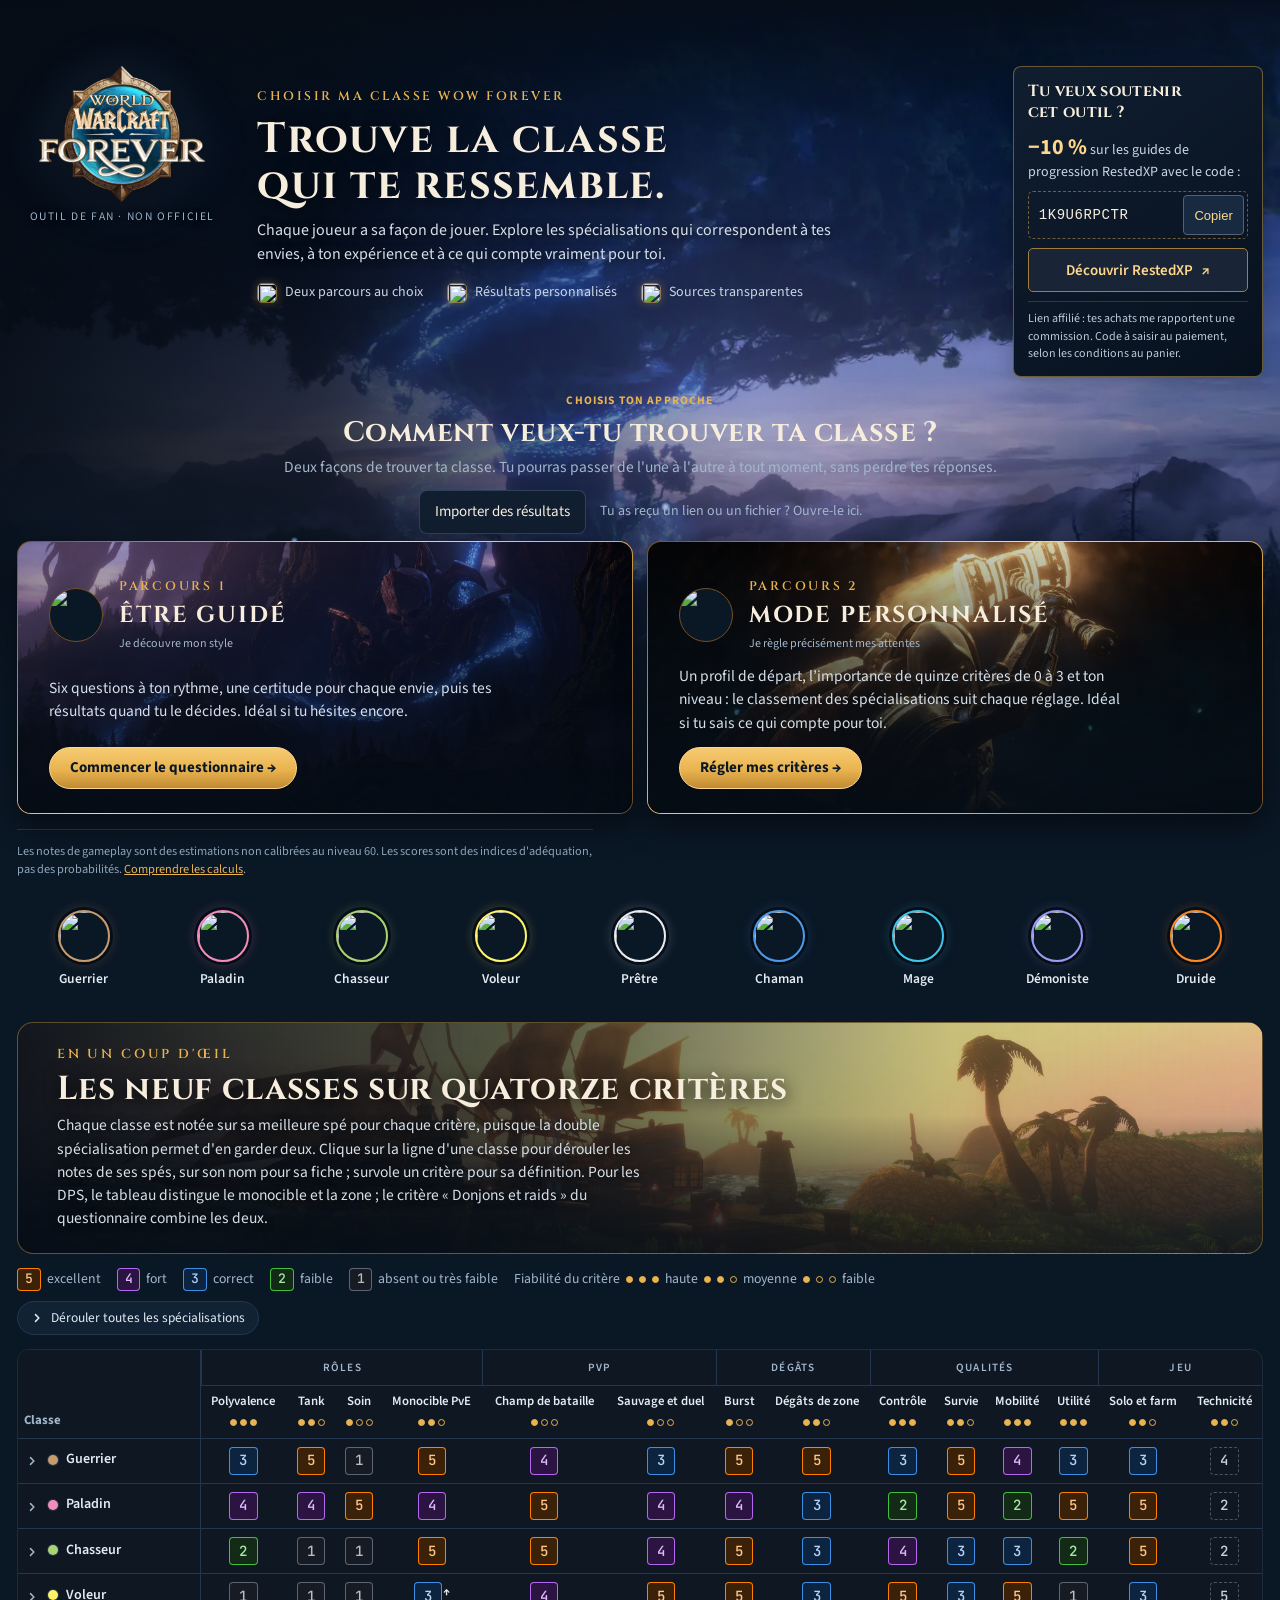
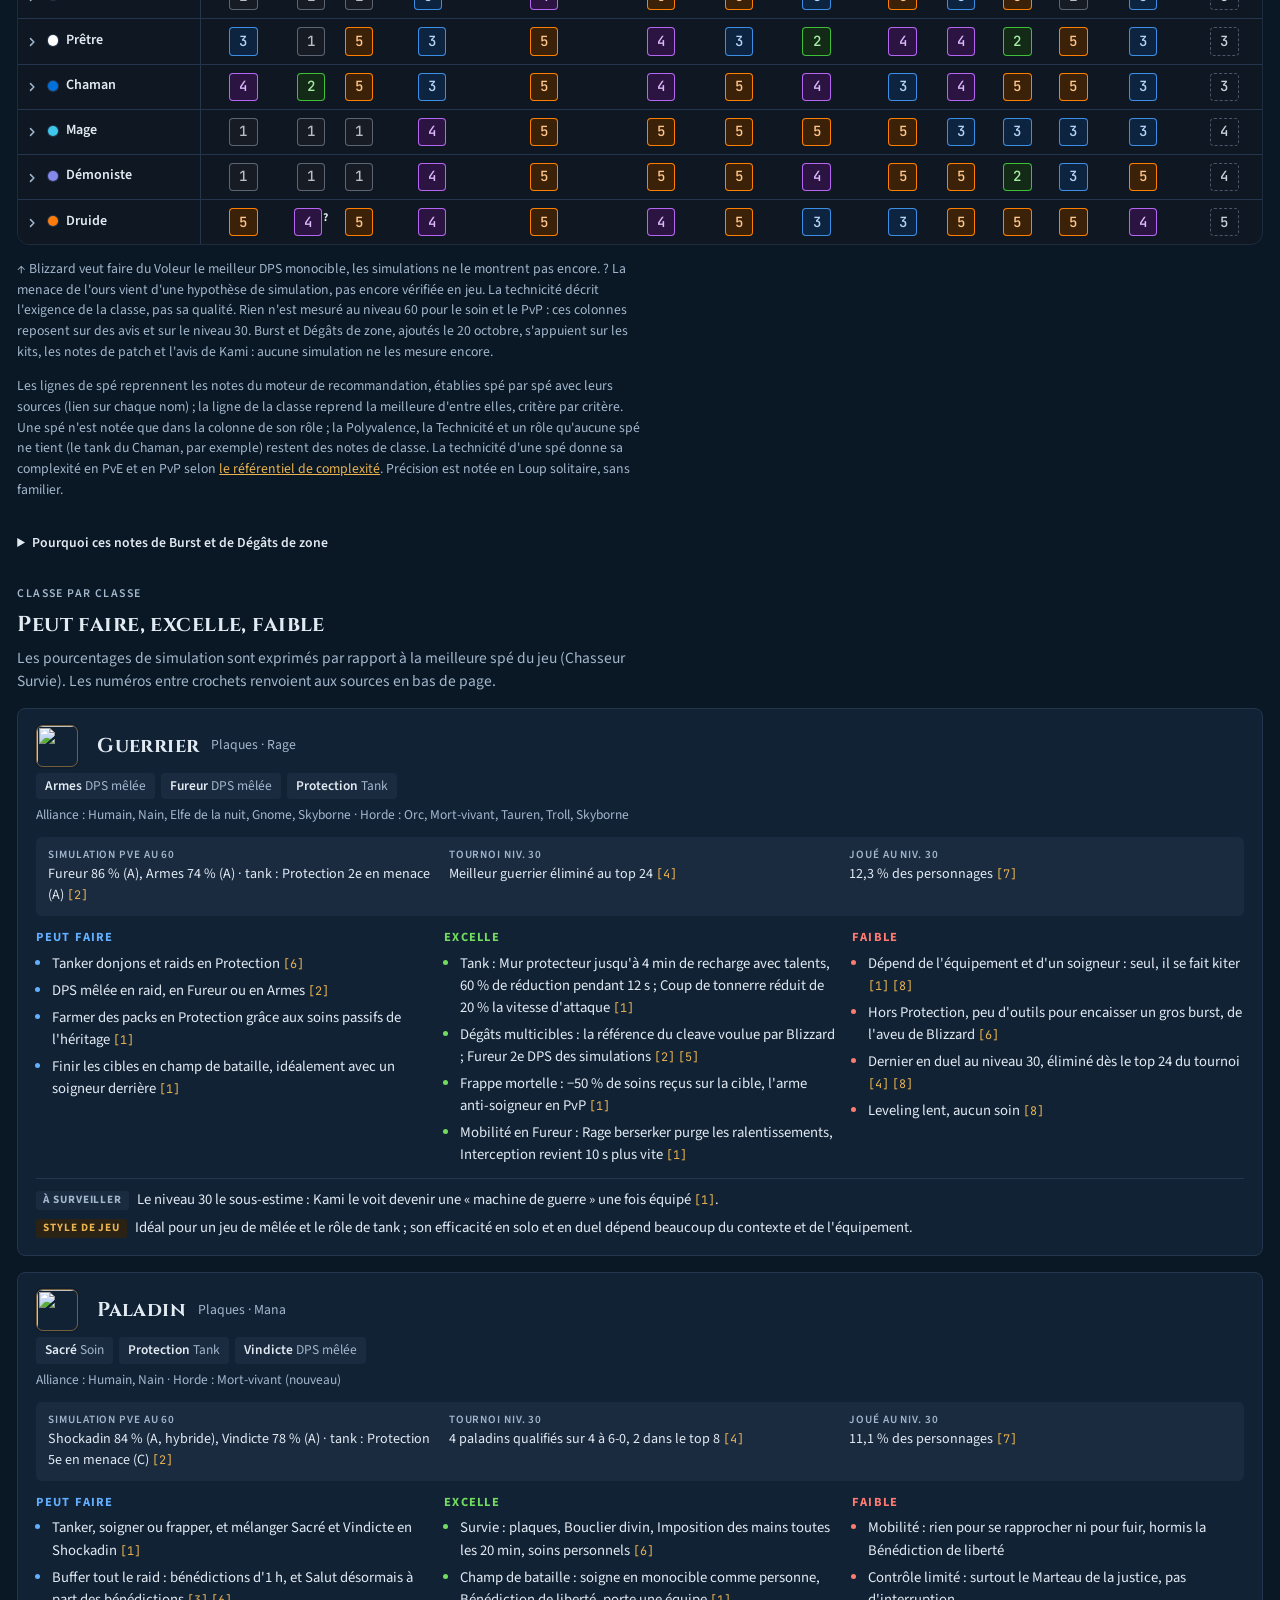
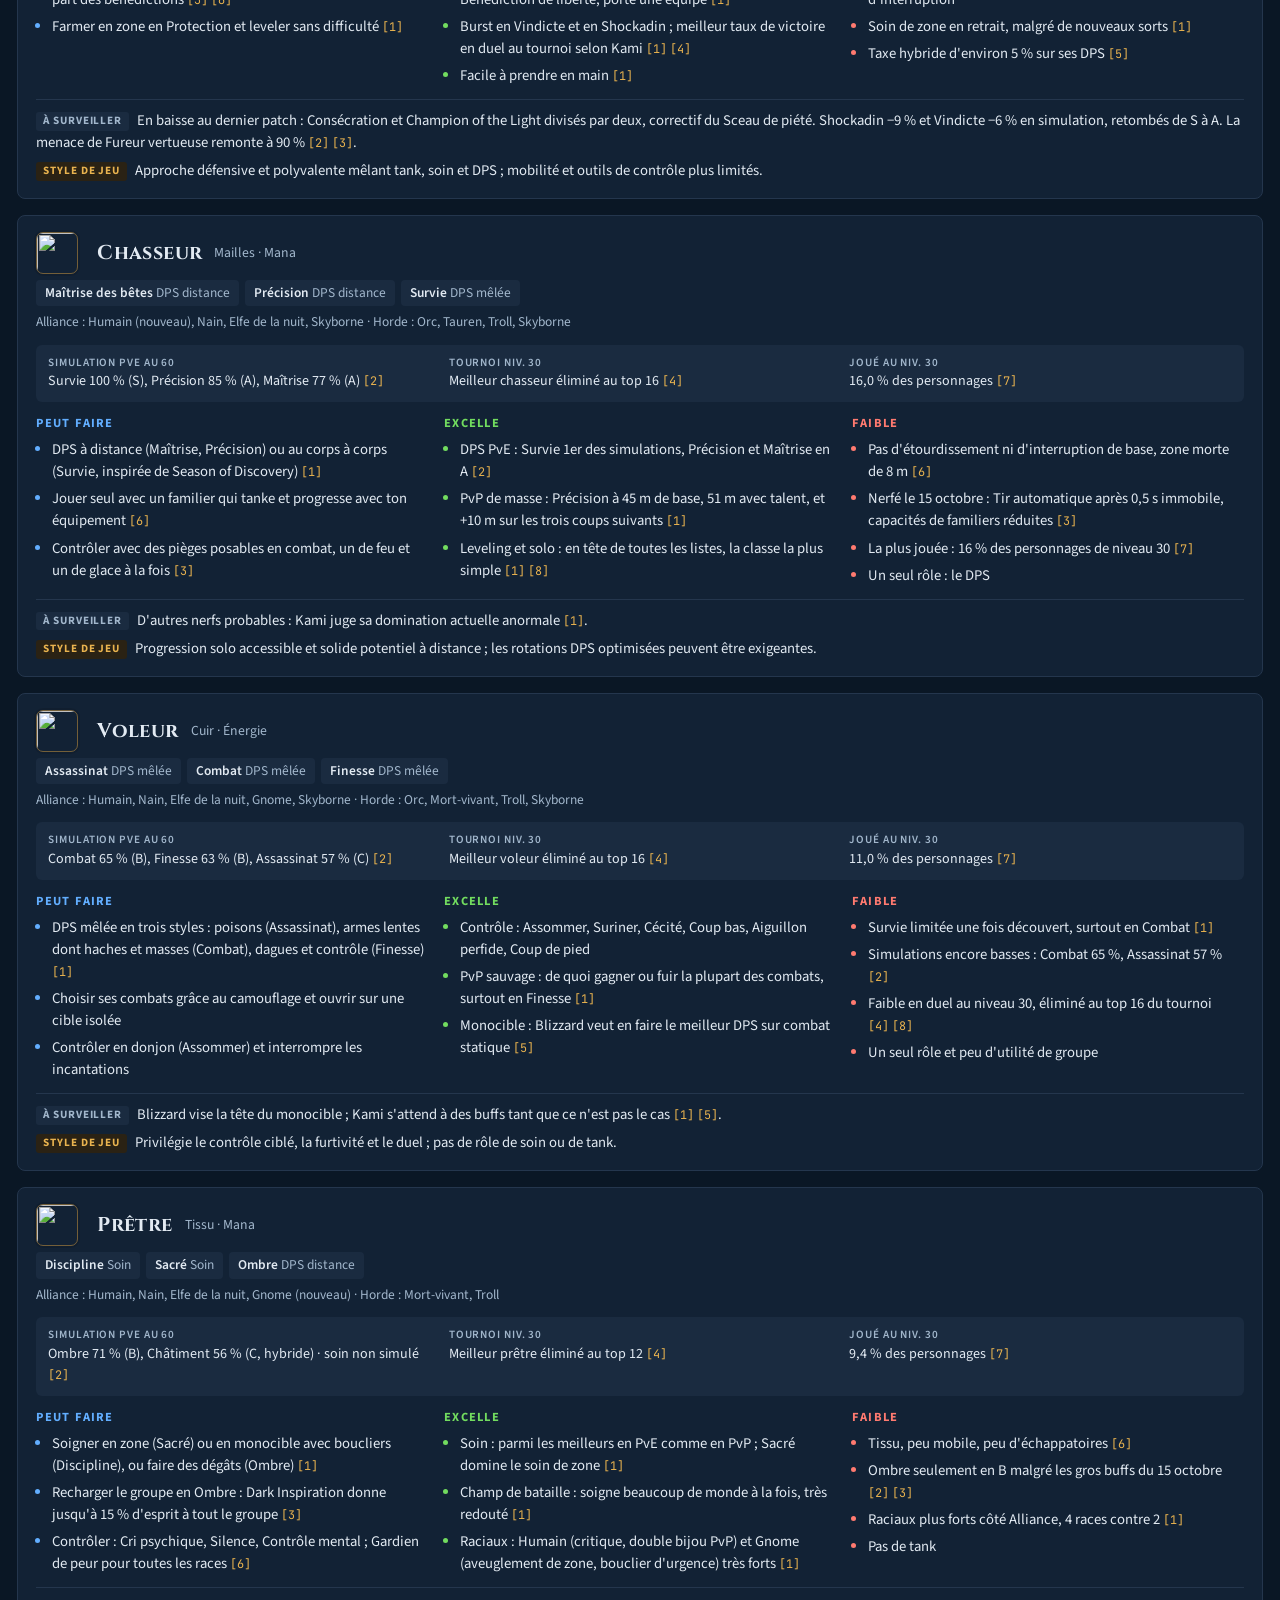
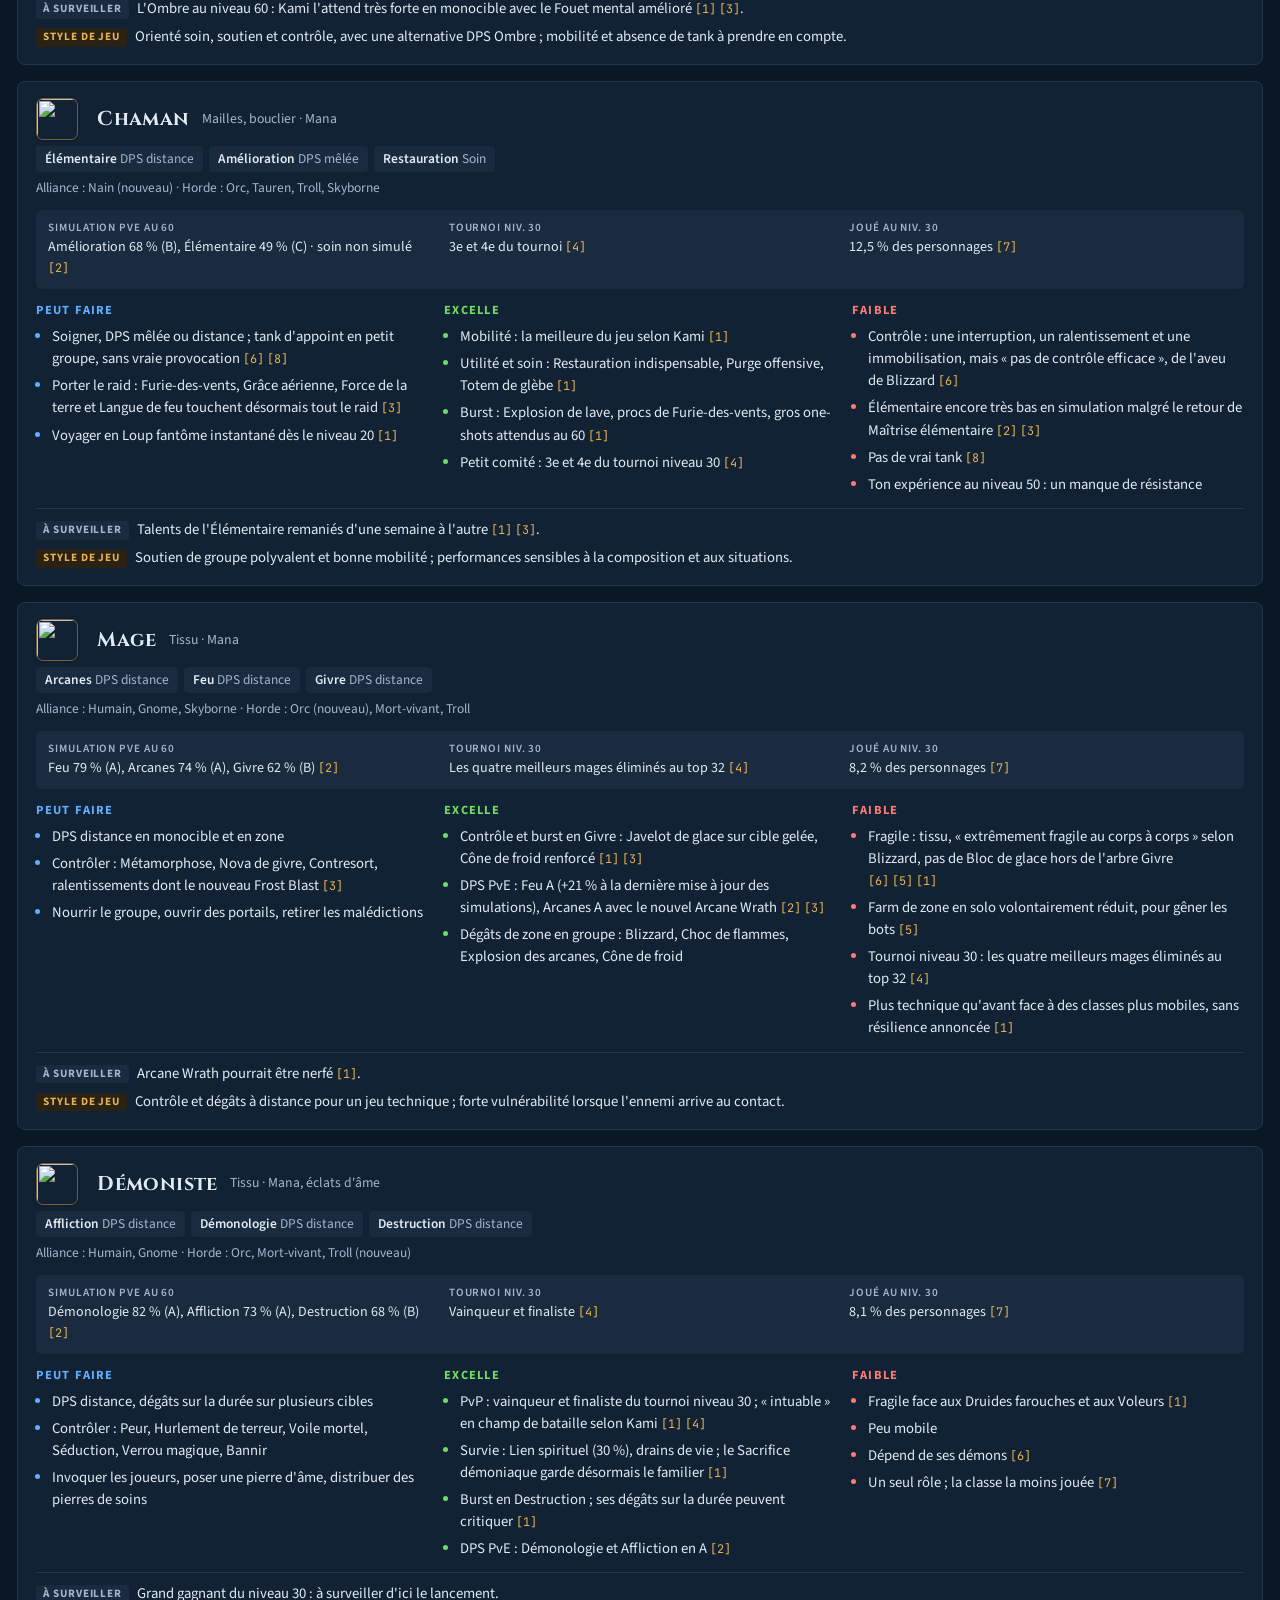
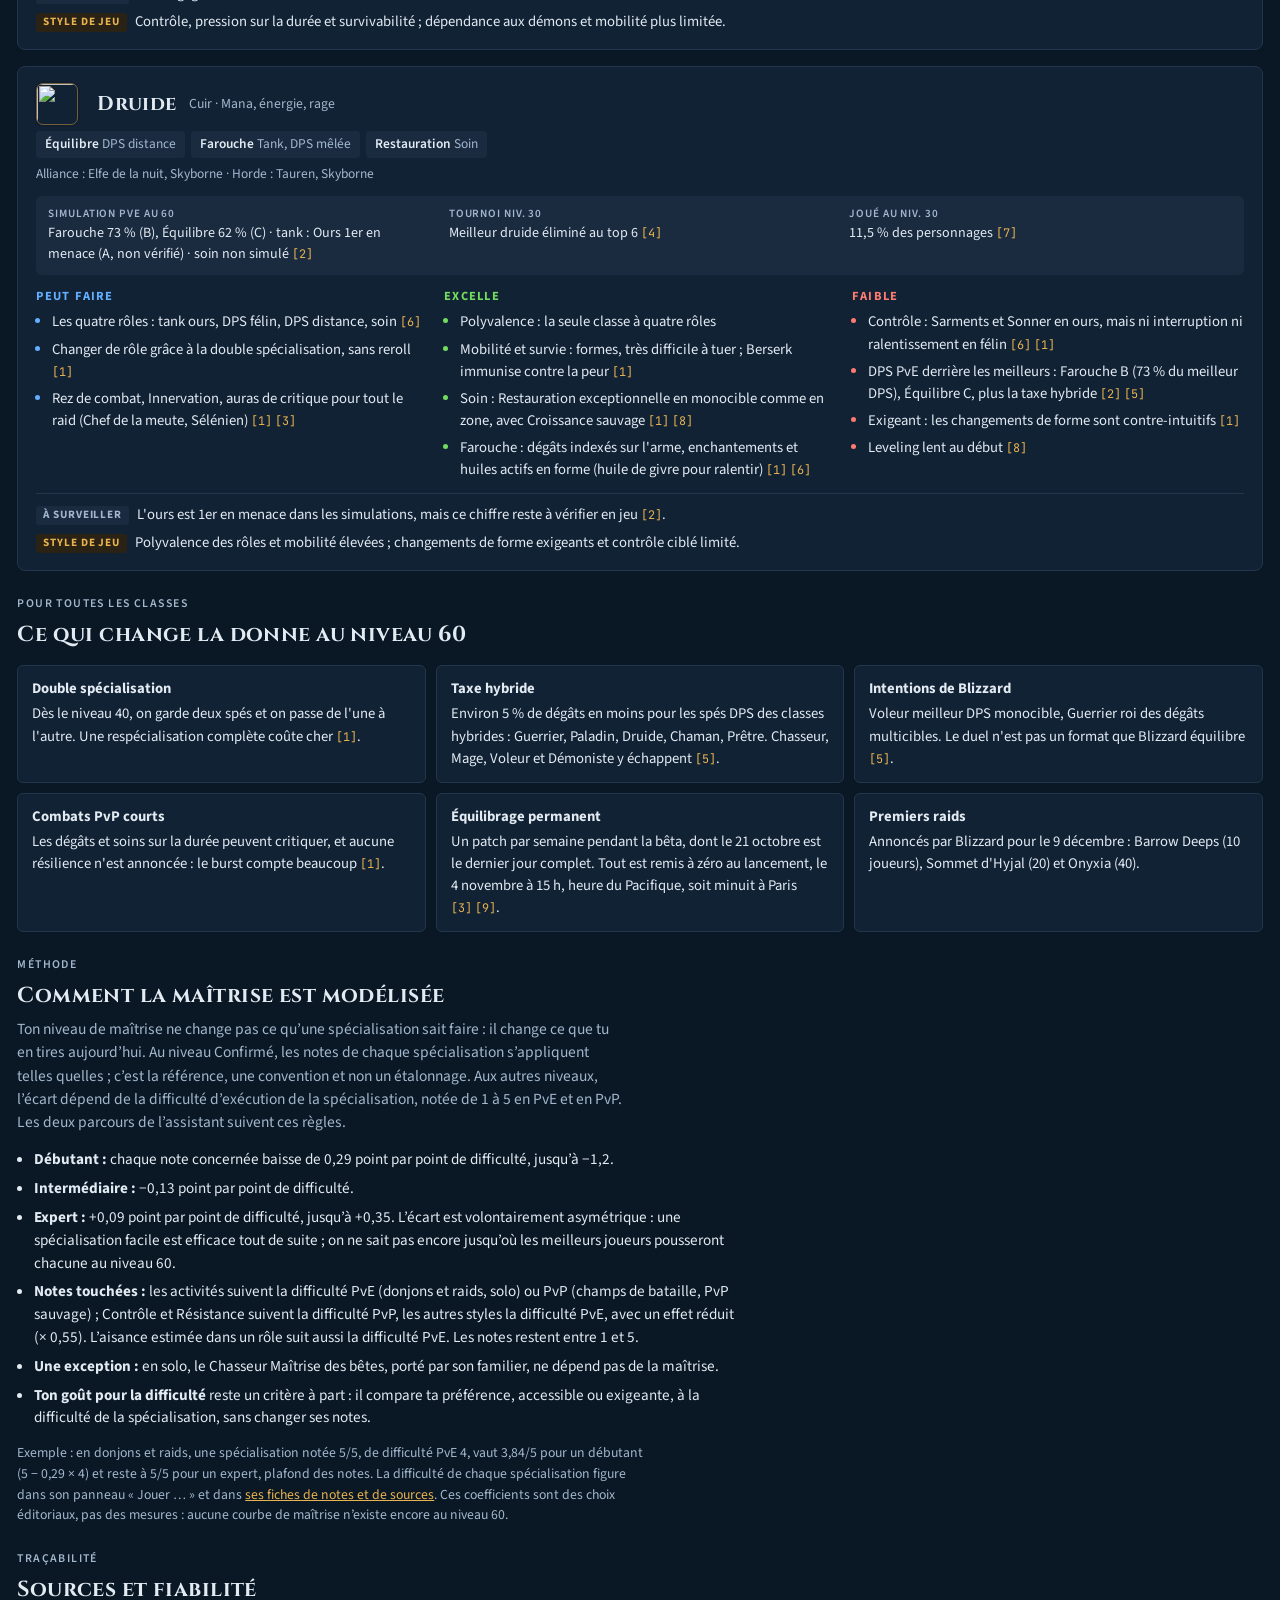
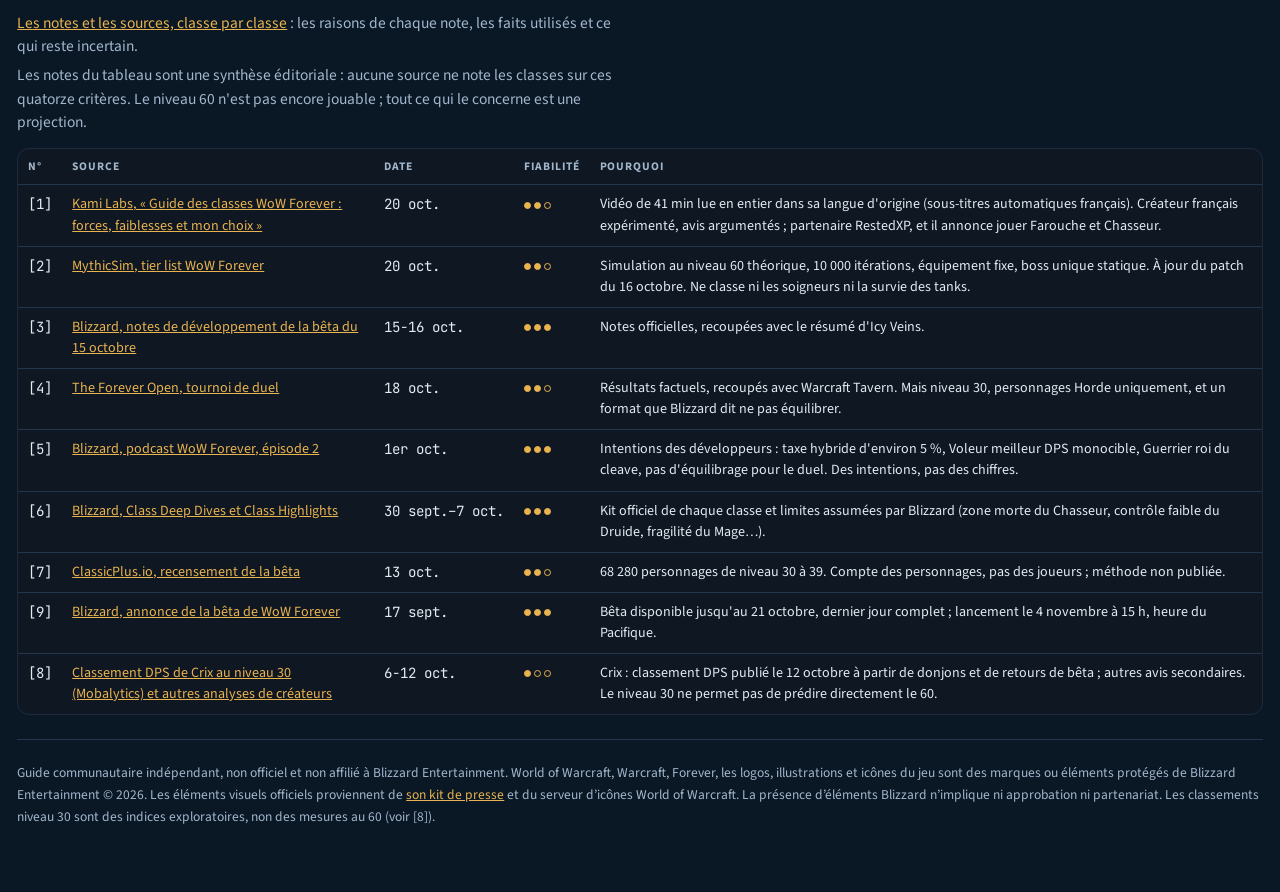
==== commit 9e78c5f6: "Partager et importer les résultats des deux parcours" ====
--- a/index.html
+++ b/index.html
@@ -440,6 +440,7 @@
 <link rel="preload" as="image" href="assets/img/hero-arbre-monde.webp" type="image/webp">
 <link rel="stylesheet" href="refonte-forever.css">
 <link rel="stylesheet" href="configuration-notes.css">
+<link rel="stylesheet" href="result-sharing.css">
 </head>
 <body>
 <main class="wrap">
@@ -486,11 +487,13 @@
   <div id="reco-app" class="reco-panel is-choosing">
     <div class="reco-mode-intro">
       <div class="reco-mode-heading"><span class="reco-kicker">Choisis ton approche</span><h3>Comment veux-tu trouver ta classe&nbsp;?</h3><p>Deux façons de trouver ta classe. Tu pourras passer de l'une à l'autre à tout moment, sans perdre tes réponses.</p></div>
+      <div class="reco-import-entry"><button type="button" class="reco-import-button" data-share-import>Importer des résultats</button><span>Tu as reçu un lien ou un fichier ? Ouvre-le ici.</span></div>
       <div class="reco-modes" role="tablist" aria-label="Mode de recommandation">
         <button id="reco-tab-guided" type="button" role="tab" aria-controls="reco-guided" aria-selected="false" aria-labelledby="reco-tab-guided-title" aria-describedby="reco-tab-guided-desc" data-reco-mode="guided"><span class="reco-mode-symbol" aria-hidden="true"><img src="https://render.worldofwarcraft.com/us/icons/56/inv_misc_map_01.jpg" width="40" height="40" loading="eager" alt=""></span><span class="reco-mode-title"><span class="reco-mode-kicker">Parcours 1</span><strong id="reco-tab-guided-title">Être guidé</strong><small>Je découvre mon style</small></span><span class="reco-mode-desc" id="reco-tab-guided-desc">Six questions à ton rythme, une certitude pour chaque envie, puis tes résultats quand tu le décides. Idéal si tu hésites encore.</span><span class="reco-mode-go" aria-hidden="true">Commencer le questionnaire →</span></button>
         <button id="reco-tab-priorities" type="button" role="tab" aria-controls="reco-priorities" aria-selected="false" aria-labelledby="reco-tab-priorities-title" aria-describedby="reco-tab-priorities-desc" data-reco-mode="priorities"><span class="reco-mode-symbol" aria-hidden="true"><img src="https://render.worldofwarcraft.com/us/icons/56/inv_misc_book_09.jpg" width="40" height="40" loading="eager" alt=""></span><span class="reco-mode-title"><span class="reco-mode-kicker">Parcours 2</span><strong id="reco-tab-priorities-title">Mode personnalisé</strong><small>Je règle précisément mes attentes</small></span><span class="reco-mode-desc" id="reco-tab-priorities-desc">Un profil de départ, l’importance de quinze critères de 0 à 3 et ton niveau : le classement des spécialisations suit chaque réglage. Idéal si tu sais ce qui compte pour toi.</span><span class="reco-mode-go" aria-hidden="true">Régler mes critères →</span></button>
       </div>
     </div>
+    <section id="reco-shared-profile" class="reco-shared-profile" aria-labelledby="reco-shared-title" hidden></section>
     <div class="rf-band">
       <div class="rf-band-copy rf-band-copy-guide">
         <p class="rf-band-kicker">Parcours 1</p>
@@ -751,6 +754,9 @@
 <script src="configuration-details.js"></script>
 <script src="result-explanations.js"></script>
 <script src="questionnaire.js"></script>
+<script src="priority-profiles.js"></script>
 <script src="priorities-ui.js"></script>
+<script src="result-sharing.js"></script>
+<script src="result-sharing-ui.js"></script>
 </body>
 </html>
--- a/refonte-forever.css
+++ b/refonte-forever.css
@@ -309,7 +309,7 @@
 .reco-option[aria-pressed="true"] .reco-option-art{border-color:#000;box-shadow:0 0 0 1px var(--rf-gold),0 0 20px rgba(255,215,140,.55)}
 .reco-option-text strong{font-size:16.5px;font-weight:700;color:var(--rf-ivory)}
 .reco-option[aria-pressed="true"] .reco-option-text strong{color:var(--rf-ivory)}
-.reco-option-text small{font-size:14px;color:var(--rf-muted)}
+.reco-option-text small{font-size:14px;color:var(--rf-muted);font-weight:400}
 .reco-option-mark{width:22px;height:22px;border:2px solid #3A5170;border-radius:6px;background:transparent}
 .reco-option[aria-pressed="true"] .reco-option-mark{background:var(--rf-gold);border-color:var(--rf-gold);box-shadow:0 0 10px rgba(255,215,140,.6)}
 .reco-option[aria-pressed="true"] .reco-option-mark:after{border-color:var(--rf-bg)}
@@ -574,21 +574,21 @@
 #reco-priority-form>.reco-priority-footer{margin-top:-16px;border-top:1px solid var(--rf-line-soft);border-radius:0 0 12px 12px;padding-top:12px}
 .reco-priority-presets .reco-kicker{font-family:var(--font-display);font-weight:700;font-size:14px;letter-spacing:.14em;text-transform:uppercase;color:var(--rf-ivory)}
 .reco-priority-presets p{font-size:13.5px;color:var(--rf-faint)}
-.reco-template-list{gap:8px}
+.reco-template-list{display:grid;grid-template-columns:repeat(4,minmax(0,1fr));gap:8px}
 .reco-template{flex:1 1 150px;display:inline-flex;align-items:center;gap:10px;min-height:48px;padding:6px 12px;border-radius:10px;
  border:1px solid var(--rf-line);background:rgba(9,18,31,.8);color:var(--rf-text);font-size:14.5px;font-weight:600;text-align:left}
 .reco-template::before{content:"";flex:none;width:20px;height:20px;background:var(--rf-muted);
  -webkit-mask:var(--rf-ico) center/contain no-repeat;mask:var(--rf-ico) center/contain no-repeat}
 .reco-template[aria-pressed="true"]{border-color:var(--rf-gold);background:rgba(233,179,79,.14);color:var(--rf-gold-light);box-shadow:0 0 16px rgba(233,179,79,.2)}
 .reco-template[aria-pressed="true"]::before{background:var(--rf-gold-light)}
-.reco-template[data-prio-preset="pve"]{--rf-ico:url("data:image/svg+xml,%3Csvg xmlns='http://www.w3.org/2000/svg' viewBox='0 0 24 24' fill='none' stroke='%23000' stroke-width='1.6' stroke-linejoin='round'%3E%3Cpath d='M4 20V9h3V6h3v3h4V6h3v3h3v11zM10 20v-5h4v5'/%3E%3C/svg%3E")}
-.reco-template[data-prio-preset="pvp"]{--rf-ico:url("data:image/svg+xml,%3Csvg xmlns='http://www.w3.org/2000/svg' viewBox='0 0 24 24' fill='none' stroke='%23000' stroke-width='1.6' stroke-linecap='round'%3E%3Cpath d='M20 4L6 18M4.5 16.5l3 3M4 4l14 14M16.5 19.5l3-3'/%3E%3C/svg%3E")}
-.reco-template[data-prio-preset="dps"]{--rf-ico:url("data:image/svg+xml,%3Csvg xmlns='http://www.w3.org/2000/svg' viewBox='0 0 24 24' fill='none' stroke='%23000' stroke-width='1.6' stroke-linecap='round'%3E%3Cpath d='M20 4L9 15M7 13l4 4M8.5 15.5L4 20'/%3E%3C/svg%3E")}
-.reco-template[data-prio-preset="tank"]{--rf-ico:url("data:image/svg+xml,%3Csvg xmlns='http://www.w3.org/2000/svg' viewBox='0 0 24 24' fill='none' stroke='%23000' stroke-width='1.6' stroke-linejoin='round'%3E%3Cpath d='M12 3l7 3v5c0 5-3.5 8.5-7 10-3.5-1.5-7-5-7-10V6z'/%3E%3C/svg%3E")}
-.reco-template[data-prio-preset="soin"]{--rf-ico:url("data:image/svg+xml,%3Csvg xmlns='http://www.w3.org/2000/svg' viewBox='0 0 24 24' fill='none' stroke='%23000' stroke-width='1.6' stroke-linecap='round'%3E%3Cpath d='M12 7v10M7 12h10'/%3E%3Ccircle cx='12' cy='12' r='9'/%3E%3C/svg%3E")}
-.reco-template[data-prio-preset="solo"]{--rf-ico:url("data:image/svg+xml,%3Csvg xmlns='http://www.w3.org/2000/svg' viewBox='0 0 24 24' fill='none' stroke='%23000' stroke-width='1.6' stroke-linejoin='round'%3E%3Ccircle cx='12' cy='12' r='9'/%3E%3Cpath d='M15.5 8.5l-2 5-5 2 2-5z'/%3E%3C/svg%3E")}
-.reco-template[data-prio-preset="bg"]{--rf-ico:url("data:image/svg+xml,%3Csvg xmlns='http://www.w3.org/2000/svg' viewBox='0 0 24 24' fill='none' stroke='%23000' stroke-width='1.6' stroke-linecap='round' stroke-linejoin='round'%3E%3Cpath d='M5 21V4h12l-2.5 4L17 12H5'/%3E%3C/svg%3E")}
-.reco-template[data-prio-preset="controle"]{--rf-ico:url("data:image/svg+xml,%3Csvg xmlns='http://www.w3.org/2000/svg' viewBox='0 0 24 24' fill='none' stroke='%23000' stroke-width='1.6' stroke-linecap='round' stroke-linejoin='round'%3E%3Cpath d='M12 3v18M4.2 7.5l15.6 9M19.8 7.5l-15.6 9M10 4.5l2 2 2-2M10 19.5l2-2 2 2'/%3E%3C/svg%3E")}
+.reco-template[data-prio-icon="pve"]{--rf-ico:url("data:image/svg+xml,%3Csvg xmlns='http://www.w3.org/2000/svg' viewBox='0 0 24 24' fill='none' stroke='%23000' stroke-width='1.6' stroke-linejoin='round'%3E%3Cpath d='M4 20V9h3V6h3v3h4V6h3v3h3v11zM10 20v-5h4v5'/%3E%3C/svg%3E")}
+.reco-template[data-prio-icon="pvp"]{--rf-ico:url("data:image/svg+xml,%3Csvg xmlns='http://www.w3.org/2000/svg' viewBox='0 0 24 24' fill='none' stroke='%23000' stroke-width='1.6' stroke-linecap='round'%3E%3Cpath d='M20 4L6 18M4.5 16.5l3 3M4 4l14 14M16.5 19.5l3-3'/%3E%3C/svg%3E")}
+.reco-template[data-prio-icon="dps"]{--rf-ico:url("data:image/svg+xml,%3Csvg xmlns='http://www.w3.org/2000/svg' viewBox='0 0 24 24' fill='none' stroke='%23000' stroke-width='1.6' stroke-linecap='round'%3E%3Cpath d='M20 4L9 15M7 13l4 4M8.5 15.5L4 20'/%3E%3C/svg%3E")}
+.reco-template[data-prio-icon="tank"]{--rf-ico:url("data:image/svg+xml,%3Csvg xmlns='http://www.w3.org/2000/svg' viewBox='0 0 24 24' fill='none' stroke='%23000' stroke-width='1.6' stroke-linejoin='round'%3E%3Cpath d='M12 3l7 3v5c0 5-3.5 8.5-7 10-3.5-1.5-7-5-7-10V6z'/%3E%3C/svg%3E")}
+.reco-template[data-prio-icon="soin"]{--rf-ico:url("data:image/svg+xml,%3Csvg xmlns='http://www.w3.org/2000/svg' viewBox='0 0 24 24' fill='none' stroke='%23000' stroke-width='1.6' stroke-linecap='round'%3E%3Cpath d='M12 7v10M7 12h10'/%3E%3Ccircle cx='12' cy='12' r='9'/%3E%3C/svg%3E")}
+.reco-template[data-prio-icon="solo"]{--rf-ico:url("data:image/svg+xml,%3Csvg xmlns='http://www.w3.org/2000/svg' viewBox='0 0 24 24' fill='none' stroke='%23000' stroke-width='1.6' stroke-linejoin='round'%3E%3Ccircle cx='12' cy='12' r='9'/%3E%3Cpath d='M15.5 8.5l-2 5-5 2 2-5z'/%3E%3C/svg%3E")}
+.reco-template[data-prio-icon="bg"]{--rf-ico:url("data:image/svg+xml,%3Csvg xmlns='http://www.w3.org/2000/svg' viewBox='0 0 24 24' fill='none' stroke='%23000' stroke-width='1.6' stroke-linecap='round' stroke-linejoin='round'%3E%3Cpath d='M5 21V4h12l-2.5 4L17 12H5'/%3E%3C/svg%3E")}
+.reco-template[data-prio-icon="controle"]{--rf-ico:url("data:image/svg+xml,%3Csvg xmlns='http://www.w3.org/2000/svg' viewBox='0 0 24 24' fill='none' stroke='%23000' stroke-width='1.6' stroke-linecap='round' stroke-linejoin='round'%3E%3Cpath d='M12 3v18M4.2 7.5l15.6 9M19.8 7.5l-15.6 9M10 4.5l2 2 2-2M10 19.5l2-2 2 2'/%3E%3C/svg%3E")}
 .reco-custom-toolbar{flex-direction:column;align-items:stretch;gap:10px;margin:0;padding:16px;border-radius:12px;
  border:1px solid rgba(233,179,79,.5);background:linear-gradient(180deg,rgba(233,179,79,.1),rgba(14,27,44,.95))}
 .reco-custom-copy strong{font-family:var(--font-display);font-weight:700;font-size:14px;letter-spacing:.14em;text-transform:uppercase;color:var(--rf-gold-light)}
@@ -600,16 +600,22 @@
 .reco-priority-mastery small{font-size:13.5px;color:var(--rf-faint)}
 .reco-priority-mastery .reco-mastery-choices{grid-template-columns:repeat(2,minmax(0,1fr))}
 .reco-priority-groups{grid-template-columns:repeat(2,minmax(0,1fr));gap:16px 24px}
-.reco-priority-groups::before{content:"Importance de chaque critère";grid-column:1/-1;font-family:var(--font-display);font-weight:700;font-size:14px;letter-spacing:.14em;text-transform:uppercase;color:var(--rf-ivory)}
+.reco-priority-intro{grid-column:1/-1}
+.reco-priority-intro h4{margin:0;font-family:var(--font-display);font-weight:700;font-size:14px;letter-spacing:.14em;text-transform:uppercase;color:var(--rf-ivory)}
 .reco-priority-group{padding:0;border:0;background:transparent;box-shadow:none}
 .reco-priority-group-head{margin-bottom:6px}
-.reco-priority-group h4{font-family:var(--font-body);font-weight:600;font-size:12px;letter-spacing:.14em;text-transform:uppercase;color:var(--rf-gold)}
+.reco-priority-group h5{margin:0;font-family:var(--font-body);font-weight:600;font-size:12px;letter-spacing:.14em;text-transform:uppercase;color:var(--rf-gold)}
 .reco-priority-group p{font-size:13px;color:var(--rf-faint);line-height:1.4}
 .reco-priority-row{min-height:36px;margin-top:2px}
-.reco-priority-label{font-size:14.5px;color:var(--rf-muted)}
+.reco-priority-label{min-width:0;font-size:14.5px;color:var(--rf-muted)}
+.reco-priority-name{display:flex;flex-direction:column;gap:2px}
+.reco-priority-name strong{font-weight:600}
+.reco-priority-level{font-size:11.5px;font-weight:400;line-height:1.4;text-transform:capitalize;color:var(--rf-soft)}
+.reco-priority-intro p{margin:8px 0 0;font-size:13px;color:var(--rf-soft)}
 .reco-priority-row:has(.reco-weights button[aria-pressed="true"]:not([data-prio-weight="0"])) .reco-priority-label{color:var(--rf-ivory)}
 .reco-weights button{width:32px;height:30px;font-size:12.5px;border:1px solid #2B4058;background:transparent;color:var(--rf-soft)}
 .reco-weights button[aria-pressed="true"]{background:var(--rf-gold);border-color:var(--rf-gold);color:var(--rf-bg)}
+.reco-weights button[data-prio-weight="0"][aria-pressed="true"]{background:#1B2B3F;border-color:#66809B;color:var(--rf-text);box-shadow:none}
 .reco-priority-footer p{font-size:13.5px;color:var(--rf-muted)}
 .reco-priority-footer p strong{color:var(--rf-ivory)}
 .reco-priority-footer button{min-height:40px;padding:0 14px;border-radius:8px;border:1px solid #2B4058;background:transparent;color:var(--rf-text);font-size:14px;font-weight:600}
@@ -695,3 +701,44 @@
 @media (prefers-reduced-motion:reduce){
  .reco-option,.reco-modes button,.reco-template,.wow-class-index a,.wow-class-index img,.reco-reveal-button,.reco-next{transition:none!important;animation:none!important;transform:none!important}
 }
+
+/* Confort du questionnaire : réglages affichés sous la grille, géométrie stable. */
+.reco-tuning{margin:12px 0 0;padding:0;border:1px solid var(--rf-line);border-radius:10px;background:rgba(9,18,31,.6);animation:none}
+.reco-tuning-body{padding:12px 14px}
+.reco-summary-toggle,.reco-priority-group-toggle,.reco-priority-group-count{display:none}
+.reco-priority-fields{display:grid;gap:10px}
+@media(max-width:820px){
+ #reco-app{overflow-anchor:none}
+ #reco-app:not(.is-choosing) .reco-modes{grid-template-columns:repeat(2,minmax(0,1fr));gap:8px}
+ #reco-app:not(.is-choosing) .reco-modes button{min-height:48px;padding:10px;font-size:14px}
+ #reco-app:not(.is-choosing) .reco-mode-symbol,#reco-app:not(.is-choosing) .reco-mode-title small{display:none}
+ #reco-app:not(.is-choosing) .reco-mode-title strong{font-size:14px}
+ #reco-app .reco-option,#reco-app .reco-choice-wrap,#reco-app .reco-subquestion,#reco-app .reco-result-card,#reco-app .reco-priority-class{animation:none!important;transition:none!important;transform:none!important}
+ #reco-guided .reco-workspace{padding:18px 14px;background:#0c1725;backdrop-filter:none}
+ .reco-step-rail .reco-step-label{display:none}
+ .reco-step-rail .reco-step{min-height:44px}
+ .reco-step-rail .reco-step.is-current .reco-step-no{box-shadow:none}
+ .reco-question legend{font-size:24px;line-height:1.25;letter-spacing:0}
+ .reco-question .reco-hint{font-size:15px;line-height:1.5;margin-bottom:14px}
+ .reco-cert-head{flex-wrap:wrap;gap:4px 10px}
+ .reco-form-footer{margin-top:14px}
+ .reco-form-help{display:none}
+ .reco-summary-toggle{display:inline-flex;min-height:44px;align-items:center;padding:6px 10px;border:1px solid var(--rf-line);border-radius:6px;background:transparent;color:var(--rf-gold-light);font:inherit;font-size:14px}
+ .reco-summary-rows:not(.is-expanded){display:none}
+ #reco-results .reco-reasons{grid-template-columns:1fr}
+ #reco-results .reco-result-top{grid-template-columns:40px minmax(0,1fr) auto;column-gap:10px}
+ #reco-results .reco-emblem{width:40px;height:40px}
+ #reco-results .reco-score strong{font-size:26px}
+ #reco-results .reco-result-main h4{font-size:20px}
+ #reco-results .reco-fit{flex-direction:column;align-items:flex-start;gap:3px}
+ .reco-priorities-layout .reco-results{position:static}
+ .reco-template-list{grid-template-columns:repeat(2,minmax(0,1fr))}
+ .reco-priority-group-head{display:flex;flex-wrap:wrap;align-items:center;gap:4px 10px}
+ .reco-priority-group-head h5{margin:0;flex:1 1 auto}
+ .reco-priority-group-head p{flex:1 1 100%}
+ .reco-priority-group-toggle{display:inline-flex;min-height:44px;align-items:center;padding:6px 10px;border:1px solid var(--rf-line);border-radius:6px;background:transparent;color:var(--rf-gold-light);font:inherit;font-size:14px}
+ .reco-priority-group-count{display:inline;font-size:12px;color:var(--rf-muted)}
+ .reco-priority-group:not(.is-expanded) .reco-priority-fields,.reco-priority-group:not(.is-expanded) .reco-priority-group-head p{display:none}
+ .reco-priority-group:not(.is-expanded){padding-bottom:10px}
+ .reco-weights button{min-height:44px;min-width:40px}
+}
--- a/result-sharing.css
+++ b/result-sharing.css
@@ -0,0 +1,51 @@
+/* Actions près des résultats ; import accessible avant et pendant les deux parcours. */
+.reco-import-entry{display:flex;align-items:center;justify-content:center;flex-wrap:wrap;gap:4px 14px;margin:0}
+.reco-import-entry span,.reco-share-footer>span{font-size:14px;color:var(--rf-muted)}
+.reco-result-actions,.reco-share-options{display:flex;align-items:center;flex-wrap:wrap;gap:8px}
+.reco-share-button,.reco-import-button{display:inline-flex;justify-content:center;align-items:center;min-height:44px;padding:9px 15px;border:1px solid var(--rf-line);border-radius:8px;background:#101e30;color:var(--rf-ivory);font:inherit;font-size:15px;line-height:1.3;text-align:center;cursor:pointer}
+.reco-share-button{border-color:var(--rf-gold);color:var(--rf-gold-light);background:linear-gradient(135deg,rgba(233,179,79,.13),#0c1725)}
+.reco-share-button:hover,.reco-import-button:hover{border-color:var(--rf-gold-light);color:var(--rf-gold-light)}
+.reco-share-footer{display:flex;align-items:center;justify-content:space-between;flex-wrap:wrap;gap:8px 16px;border-top:1px solid var(--rf-line-soft);padding-top:16px;margin-top:20px}
+.reco-share-dialog{width:min(560px,calc(100% - 32px));max-height:calc(100dvh - 32px);margin:auto;padding:24px;overflow:auto;box-sizing:border-box;border:1px solid var(--rf-gold);border-radius:14px;background:#0c1725;color:var(--rf-ivory);box-shadow:0 20px 80px #000b;font:inherit}
+.reco-share-dialog::backdrop{background:rgba(1,6,13,.8)}
+.reco-share-dialog-head{display:flex;align-items:flex-start;justify-content:space-between;gap:12px}
+.reco-share-dialog h2,.reco-shared-profile h3{margin:0;font-family:var(--font-display);font-size:23px;line-height:1.3;color:var(--rf-ivory)}
+.reco-share-dialog p{margin:14px 0;color:var(--rf-muted);font-size:16px;line-height:1.5}
+.reco-share-dialog .reco-share-current{font-size:14px}
+.reco-share-field{display:block;margin:16px 0 6px;font-weight:600;font-size:16px}
+.reco-share-dialog textarea,.reco-share-dialog input[type=url]{display:block;box-sizing:border-box;width:100%;max-width:100%;padding:11px;margin:0 0 12px;border:1px solid var(--rf-line);border-radius:7px;background:#07101b;color:var(--rf-ivory);font:inherit;font-size:16px;line-height:1.4;resize:vertical}
+.reco-share-dialog textarea{overflow-wrap:anywhere;word-break:break-all}
+.reco-share-file{margin-top:22px;padding-top:4px;border-top:1px solid var(--rf-line)}
+.reco-share-file input{display:block;width:100%;font:inherit;font-size:15px;color:var(--rf-ivory)}
+.reco-share-file input::file-selector-button{min-height:44px;margin:0 10px 8px 0;padding:8px 12px;border:1px solid var(--rf-line);border-radius:7px;background:#101e30;color:var(--rf-ivory);font:inherit;cursor:pointer}
+.reco-share-file small{display:block;color:var(--rf-muted);font-size:14px;line-height:1.4}
+.reco-share-dialog .reco-share-status{min-height:24px;margin-bottom:0;color:var(--rf-gold-light);font-size:15px;overflow-wrap:anywhere}
+.reco-share-dialog .reco-share-status.is-error{color:#ffb8ac}
+.reco-share-dialog :is(button,input,textarea):focus-visible,.reco-shared-profile :is(button,summary):focus-visible{outline:2px solid var(--rf-gold-light);outline-offset:3px}
+.reco-shared-profile{padding:20px;margin-bottom:20px;border:1px solid var(--rf-gold);border-radius:12px;background:#0c1725;scroll-margin-top:16px}
+.reco-shared-profile[hidden]{display:none}
+.reco-shared-profile h3:focus{outline:none}
+.reco-shared-profile p,.reco-shared-profile li{font-size:16px;line-height:1.5;color:var(--rf-muted)}
+.reco-shared-profile details{margin:14px 0}
+.reco-shared-profile summary{min-height:44px;display:list-item;align-content:center;color:var(--rf-gold-light);cursor:pointer}
+.reco-shared-profile ul{padding-left:22px;margin-top:8px}
+#reco-app.is-shared .reco-mode-intro,#reco-app.is-shared .reco-import-entry,#reco-app.is-shared .rf-band,#reco-app.is-shared .reco-guided-left,#reco-app.is-shared .reco-workspace,#reco-app.is-shared [data-reco-hide]{display:none}
+#reco-app.is-shared .reco-guided-layout{display:block}
+/* Ces deux règles neutralisent les anciennes dispositions forcées du mode personnalisé. */
+#reco-app.is-shared .reco-priorities-layout{display:block!important}
+#reco-app.is-shared #reco-priority-form{display:none!important}
+#reco-app.is-shared #reco-results,#reco-app.is-shared #reco-priority-results{position:static;max-height:none;overflow:visible}
+#reco-app.is-shared .reco-live{margin-top:16px}
+@media(max-width:580px){
+ .reco-import-entry{align-items:flex-start;gap:0}
+ .reco-import-entry span{flex-basis:100%;text-align:center;font-size:13px}
+ .reco-share-dialog{padding:18px}
+ .reco-share-dialog h2{font-size:21px}
+ .reco-share-dialog-head .reco-import-button{padding:8px 10px;font-size:14px}
+ .reco-share-options>*{flex:1 1 100%}
+ .reco-result-actions{width:100%;gap:6px}
+ .reco-result-actions .reco-hide-results{margin:0}
+ .reco-share-footer{align-items:flex-start}
+ .reco-share-footer .reco-share-button{width:100%}
+ .reco-shared-profile{padding:16px}
+}
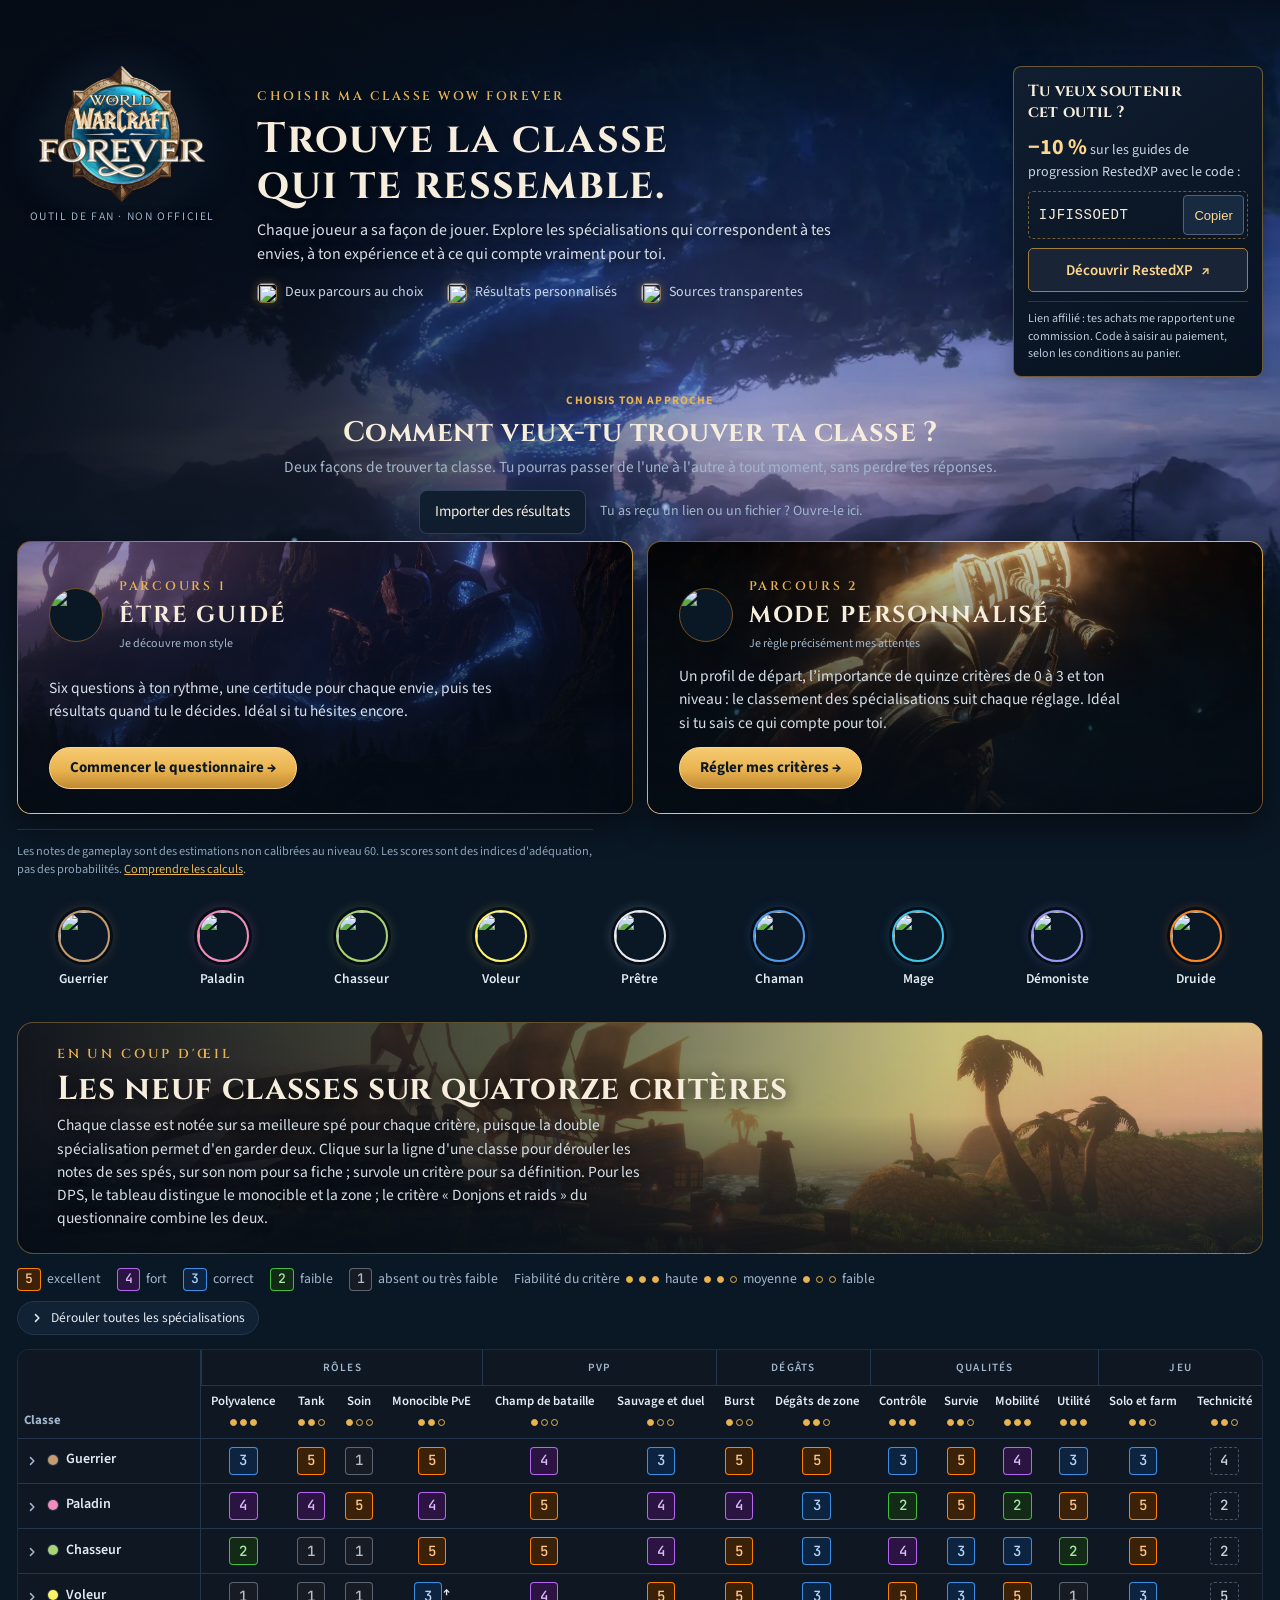
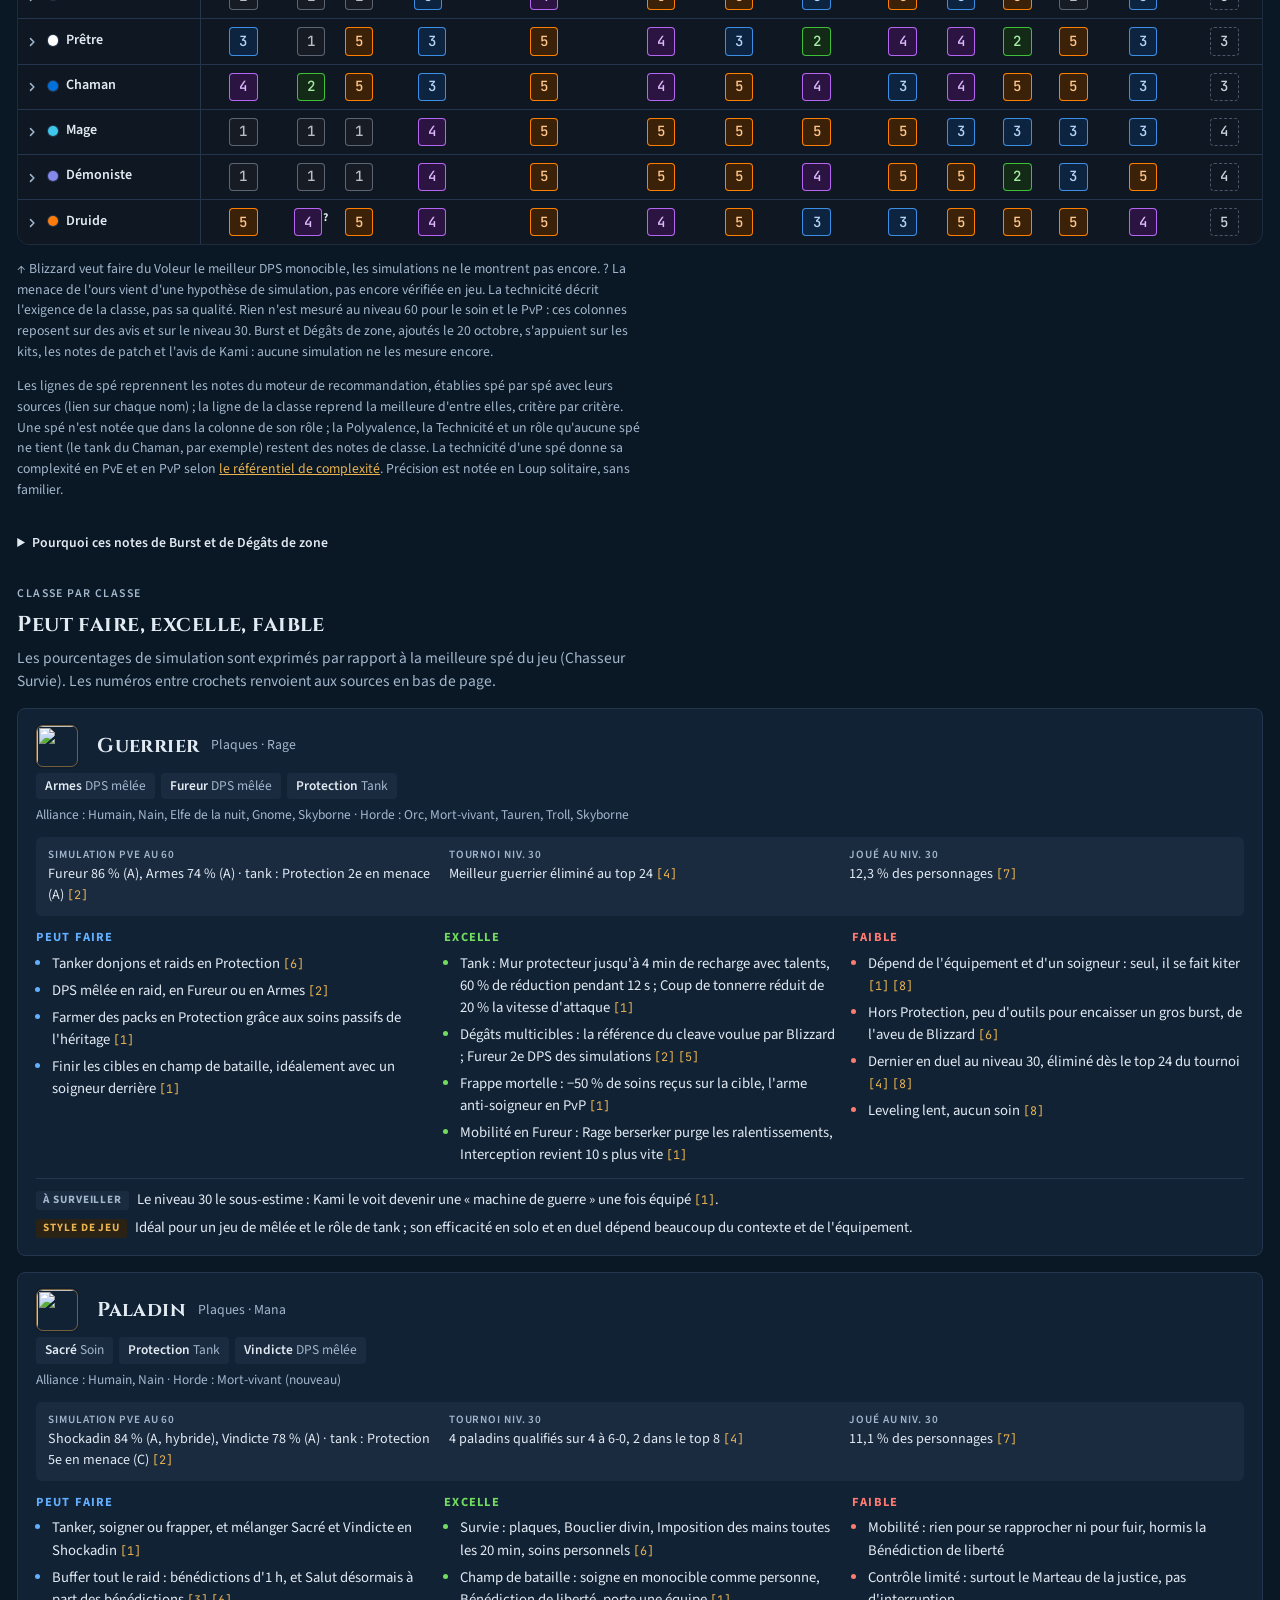
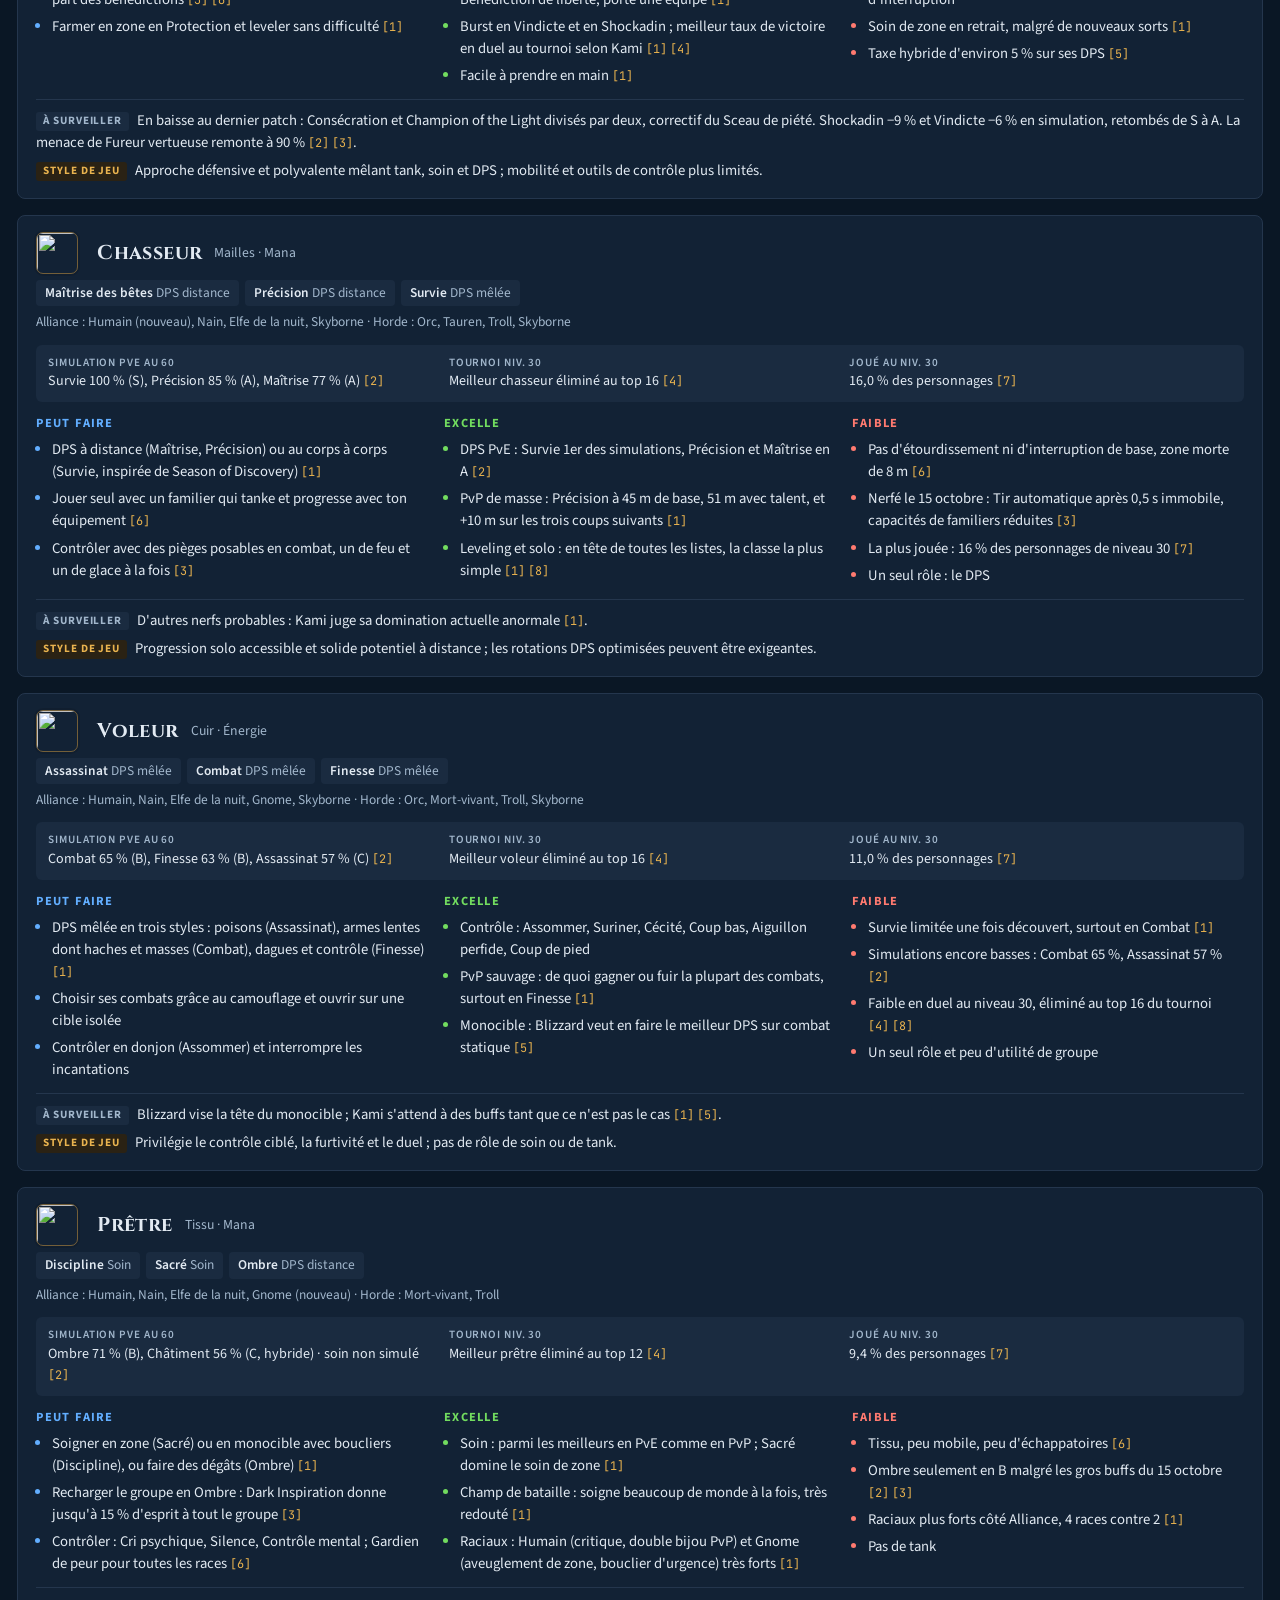
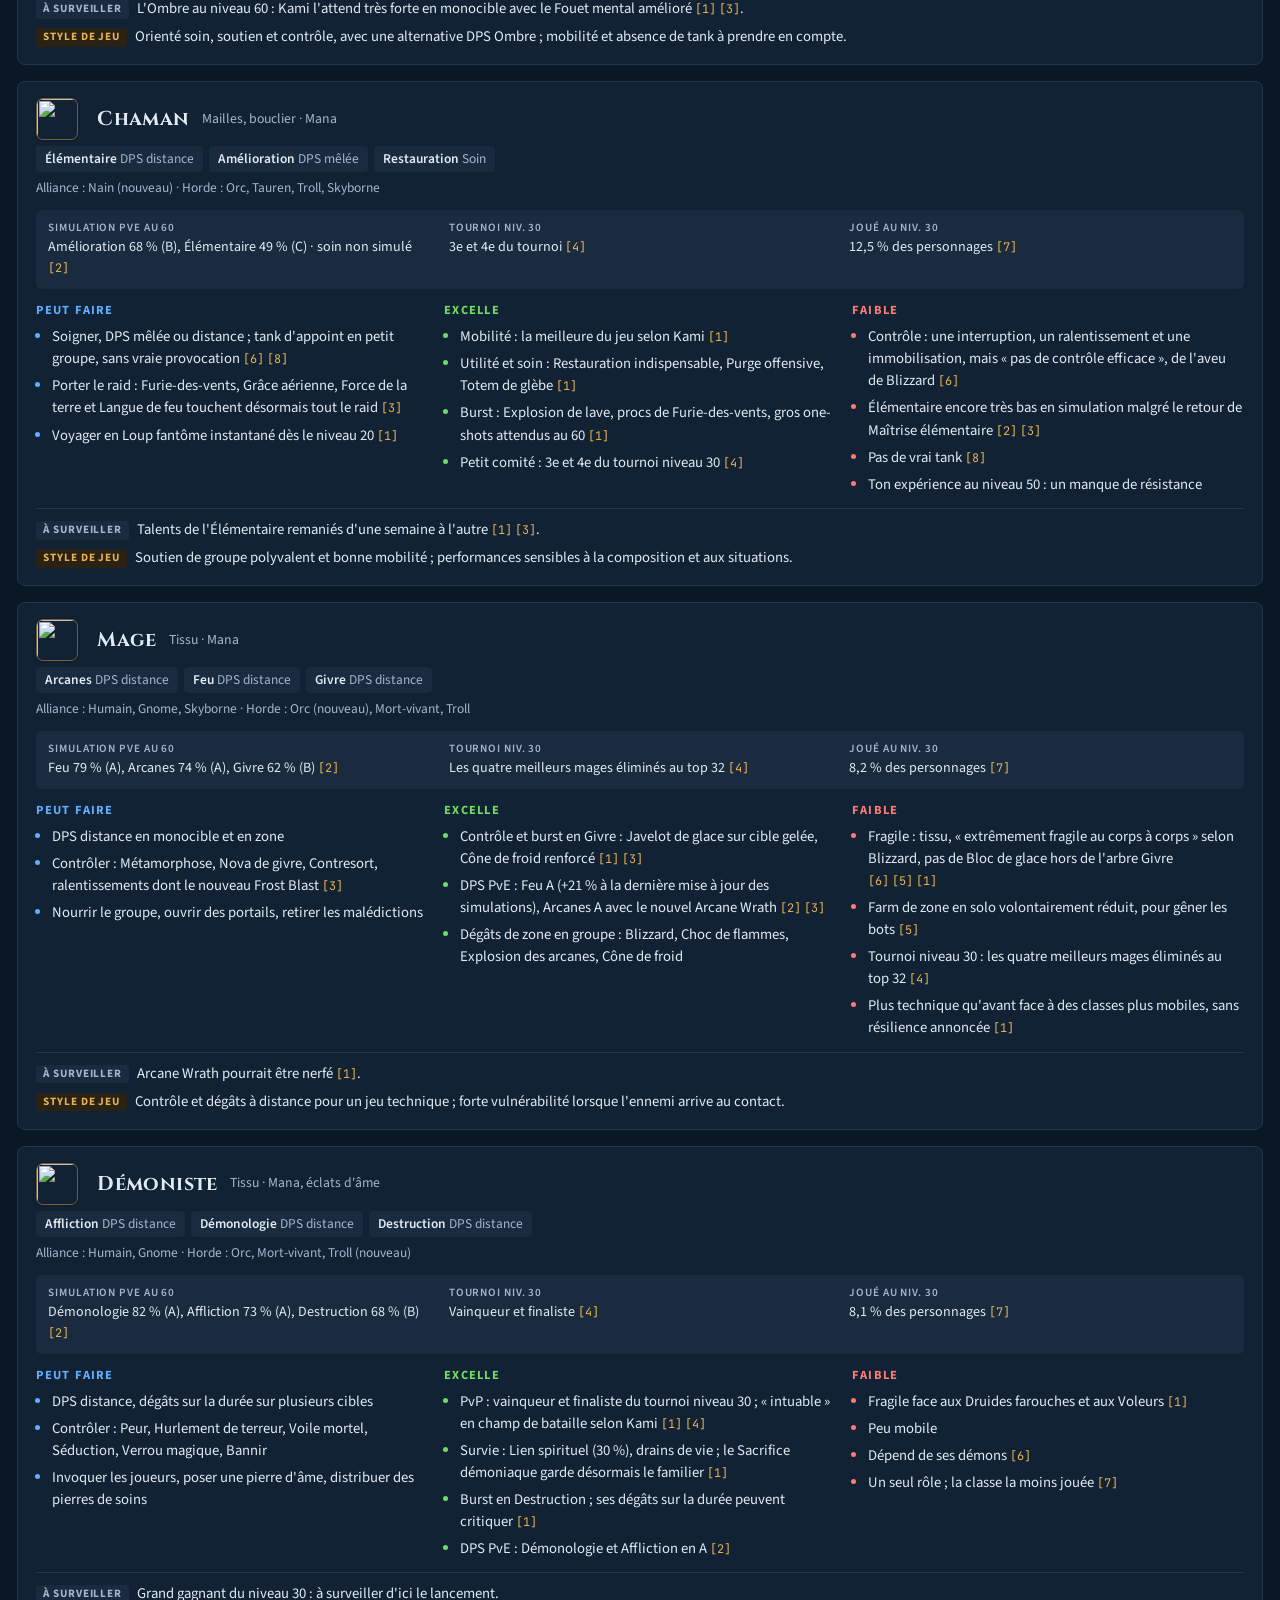
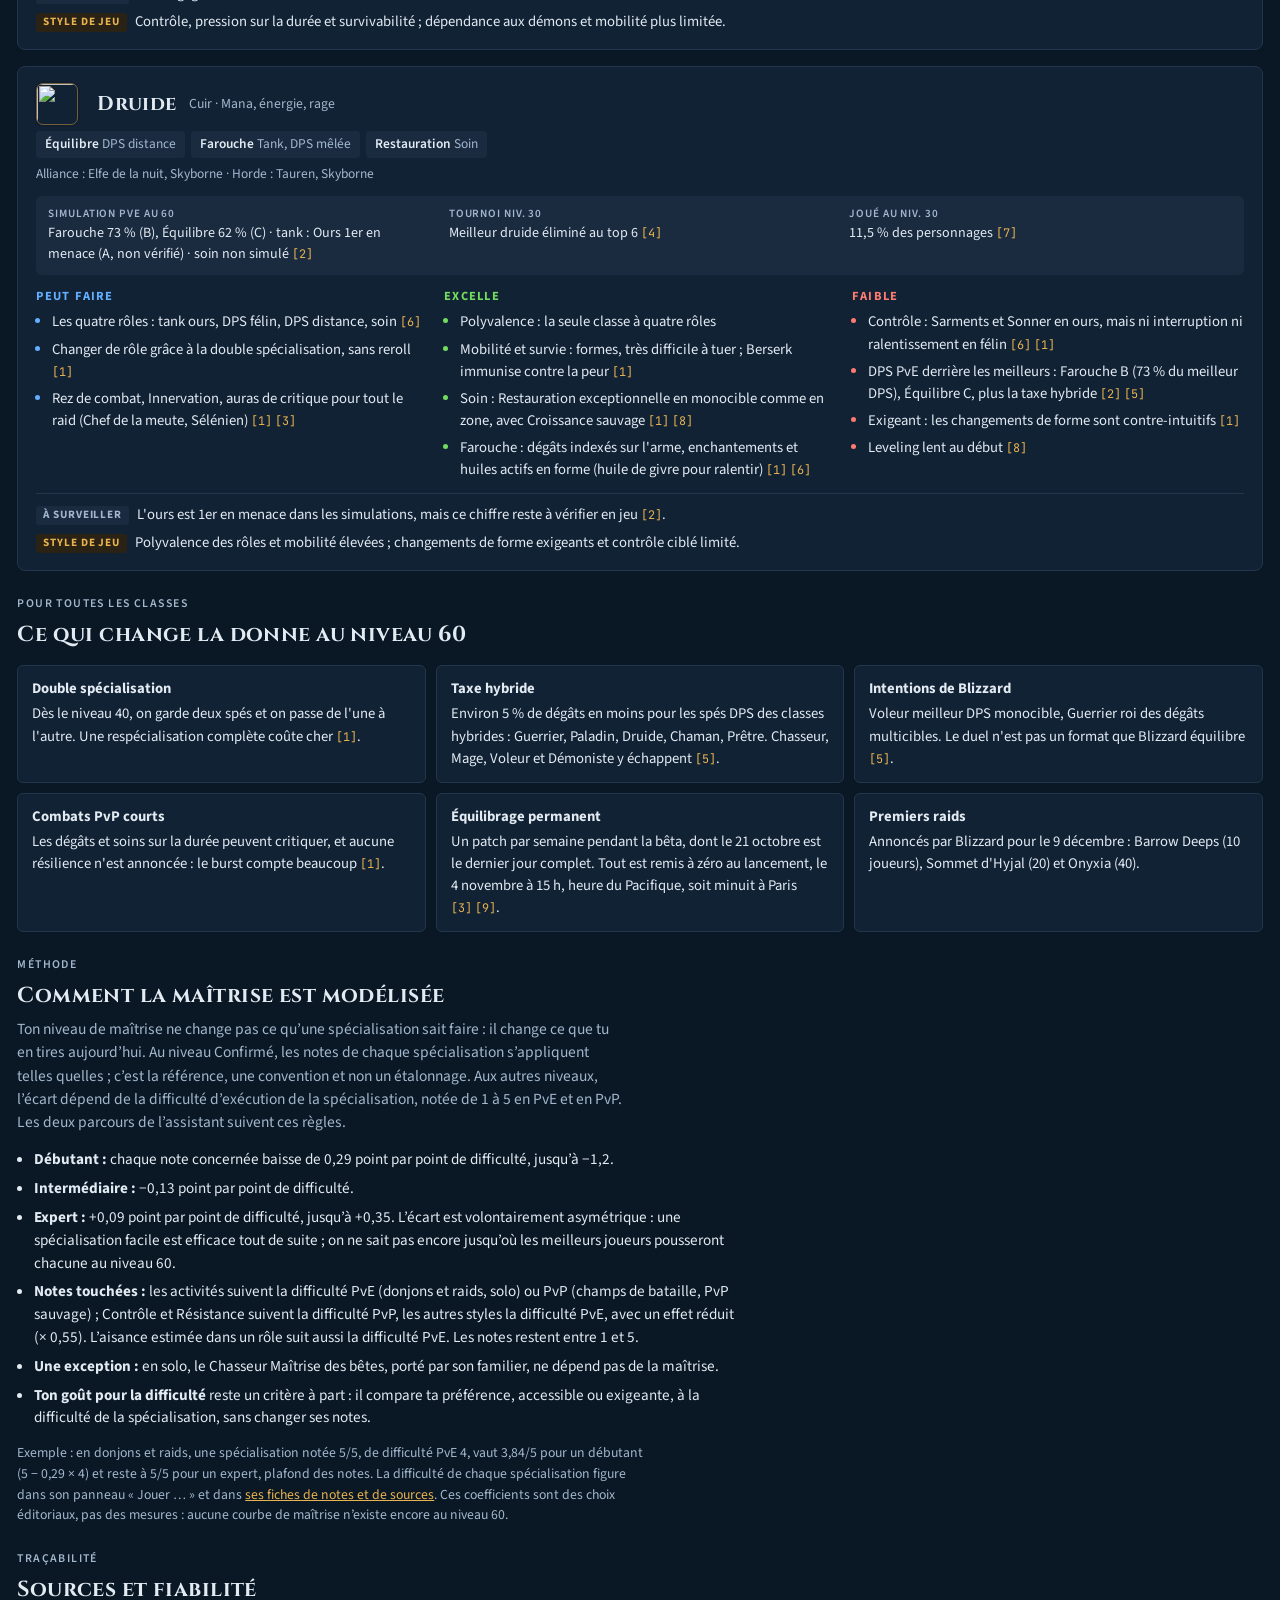
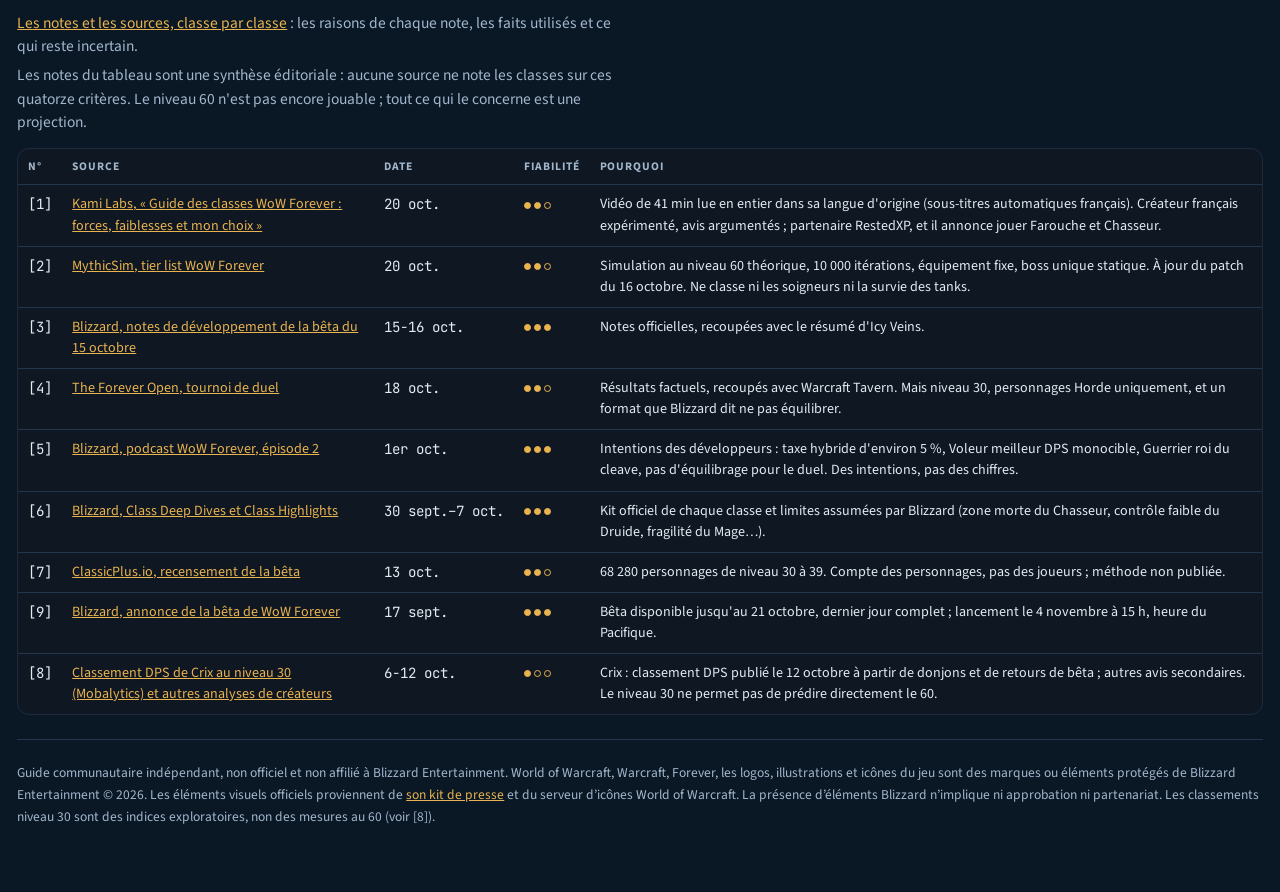
==== commit 8d4066ef: "Actualiser le coupon RestedXP à IJFISSOEDT" ====
--- a/index.html
+++ b/index.html
@@ -478,7 +478,7 @@
     <aside class="support-card" aria-labelledby="support-title">
       <h3 id="support-title">Tu veux soutenir cet outil&nbsp;?</h3>
       <p class="support-offer"><strong>−10&nbsp;%</strong> sur les guides de progression RestedXP avec le code&nbsp;:</p>
-      <div class="support-coupon"><code id="support-code">1K9U6RPCTR</code><button type="button" data-support-copy hidden aria-label="Copier le code de réduction 1K9U6RPCTR">Copier</button></div>
+      <div class="support-coupon"><code id="support-code">IJFISSOEDT</code><button type="button" data-support-copy hidden aria-label="Copier le code de réduction IJFISSOEDT">Copier</button></div>
       <span class="support-copy-status" role="status"></span>
       <a class="support-link" href="https://shop.restedxp.com/ref/LoursEnTong/" target="_blank" rel="sponsored noopener noreferrer" aria-describedby="support-disclosure">Découvrir RestedXP <span aria-hidden="true">↗</span><span class="support-sr-only"> (nouvel onglet)</span></a>
       <small id="support-disclosure">Lien affilié : tes achats me rapportent une commission. Code à saisir au paiement, selon les conditions au panier.</small>
--- a/refonte-forever.css
+++ b/refonte-forever.css
@@ -200,22 +200,24 @@
  #reco-guided .reco-live{grid-row:4}
  #reco-guided .reco-sidebar{grid-row:5}
  #reco-guided .reco-live-inner{position:static}
- #reco-guided .reco-live-body{max-height:65vh}
+ #reco-guided .reco-live-panel{max-height:65vh}
 }
 /* Aperçu du classement : fermé par défaut, ouvert il suit chaque réponse. */
-.reco-live-panel{display:flex;flex-direction:column;max-height:100%;min-height:0;border:1px solid var(--rf-b-border);border-radius:12px;
- background:var(--rf-b-bg);box-shadow:var(--rf-b-shadow);-webkit-backdrop-filter:blur(8px);backdrop-filter:blur(8px);overflow:hidden}
-.reco-live-panel>summary{position:relative;display:flex;flex-direction:column;gap:5px;padding:14px 40px 14px 16px;list-style:none;cursor:pointer}
+/* Le cadre défile lui-même : le contenu natif de <details> n’est pas un enfant flex ordinaire. */
+.reco-live-panel{display:block;max-height:min(100%,calc(100vh - 32px));min-height:0;border:1px solid var(--rf-b-border);border-radius:12px;
+ background:var(--rf-b-bg);box-shadow:var(--rf-b-shadow);-webkit-backdrop-filter:blur(8px);backdrop-filter:blur(8px);overflow:auto;scrollbar-width:thin}
+.reco-live-panel>summary{position:sticky;top:0;z-index:1;display:flex;flex-direction:column;gap:5px;padding:14px 40px 14px 16px;list-style:none;cursor:pointer;background:#0c1725}
 .reco-live-panel>summary::-webkit-details-marker{display:none}
 .reco-live-panel>summary::after{content:"";position:absolute;right:18px;top:20px;width:8px;height:8px;border-right:2px solid var(--rf-gold-light);
  border-bottom:2px solid var(--rf-gold-light);transform:rotate(45deg);transition:transform .18s ease}
 .reco-live-panel[open]>summary::after{transform:translateY(4px) rotate(-135deg)}
-.reco-live-panel>summary:hover{background:rgba(233,179,79,.08)}
+.reco-live-panel>summary:hover{background:#142237}
 .reco-live-panel>summary:focus-visible{outline:2px solid var(--rf-gold-light);outline-offset:-3px}
 .reco-live-title{font-family:var(--font-display);font-weight:600;font-size:12px;letter-spacing:.2em;text-transform:uppercase;color:var(--rf-gold)}
 .reco-live-panel>summary small{font-size:13px;line-height:1.4;color:var(--rf-muted)}
 .reco-live-panel[open]>summary{border-bottom:1px solid var(--rf-line-soft)}
-.reco-live-body{flex:1 1 auto;min-height:0;overflow:auto;padding:10px 12px 12px;scrollbar-width:thin}
+.reco-live-body{padding:10px 12px 12px}
+.reco-live-body:focus-visible{outline:2px solid var(--rf-gold-light);outline-offset:-4px}
 .reco-live-empty,.reco-live-note{margin:0 0 8px;font-size:13px;line-height:1.45;color:var(--rf-muted)}
 .reco-live-list{list-style:none;margin:0;padding:0;display:grid;gap:6px}
 .reco-live-list li{display:grid;grid-template-columns:20px 28px minmax(0,1fr) auto;grid-template-rows:auto 3px;column-gap:8px;row-gap:5px;align-items:center;
--- a/result-sharing.css
+++ b/result-sharing.css
@@ -36,6 +36,8 @@
 #reco-app.is-shared #reco-priority-form{display:none!important}
 #reco-app.is-shared #reco-results,#reco-app.is-shared #reco-priority-results{position:static;max-height:none;overflow:visible}
 #reco-app.is-shared .reco-live{margin-top:16px}
+#reco-app.is-shared .reco-live-inner{position:static}
+#reco-app.is-shared .reco-live-panel{max-height:65vh}
 @media(max-width:580px){
  .reco-import-entry{align-items:flex-start;gap:0}
  .reco-import-entry span{flex-basis:100%;text-align:center;font-size:13px}
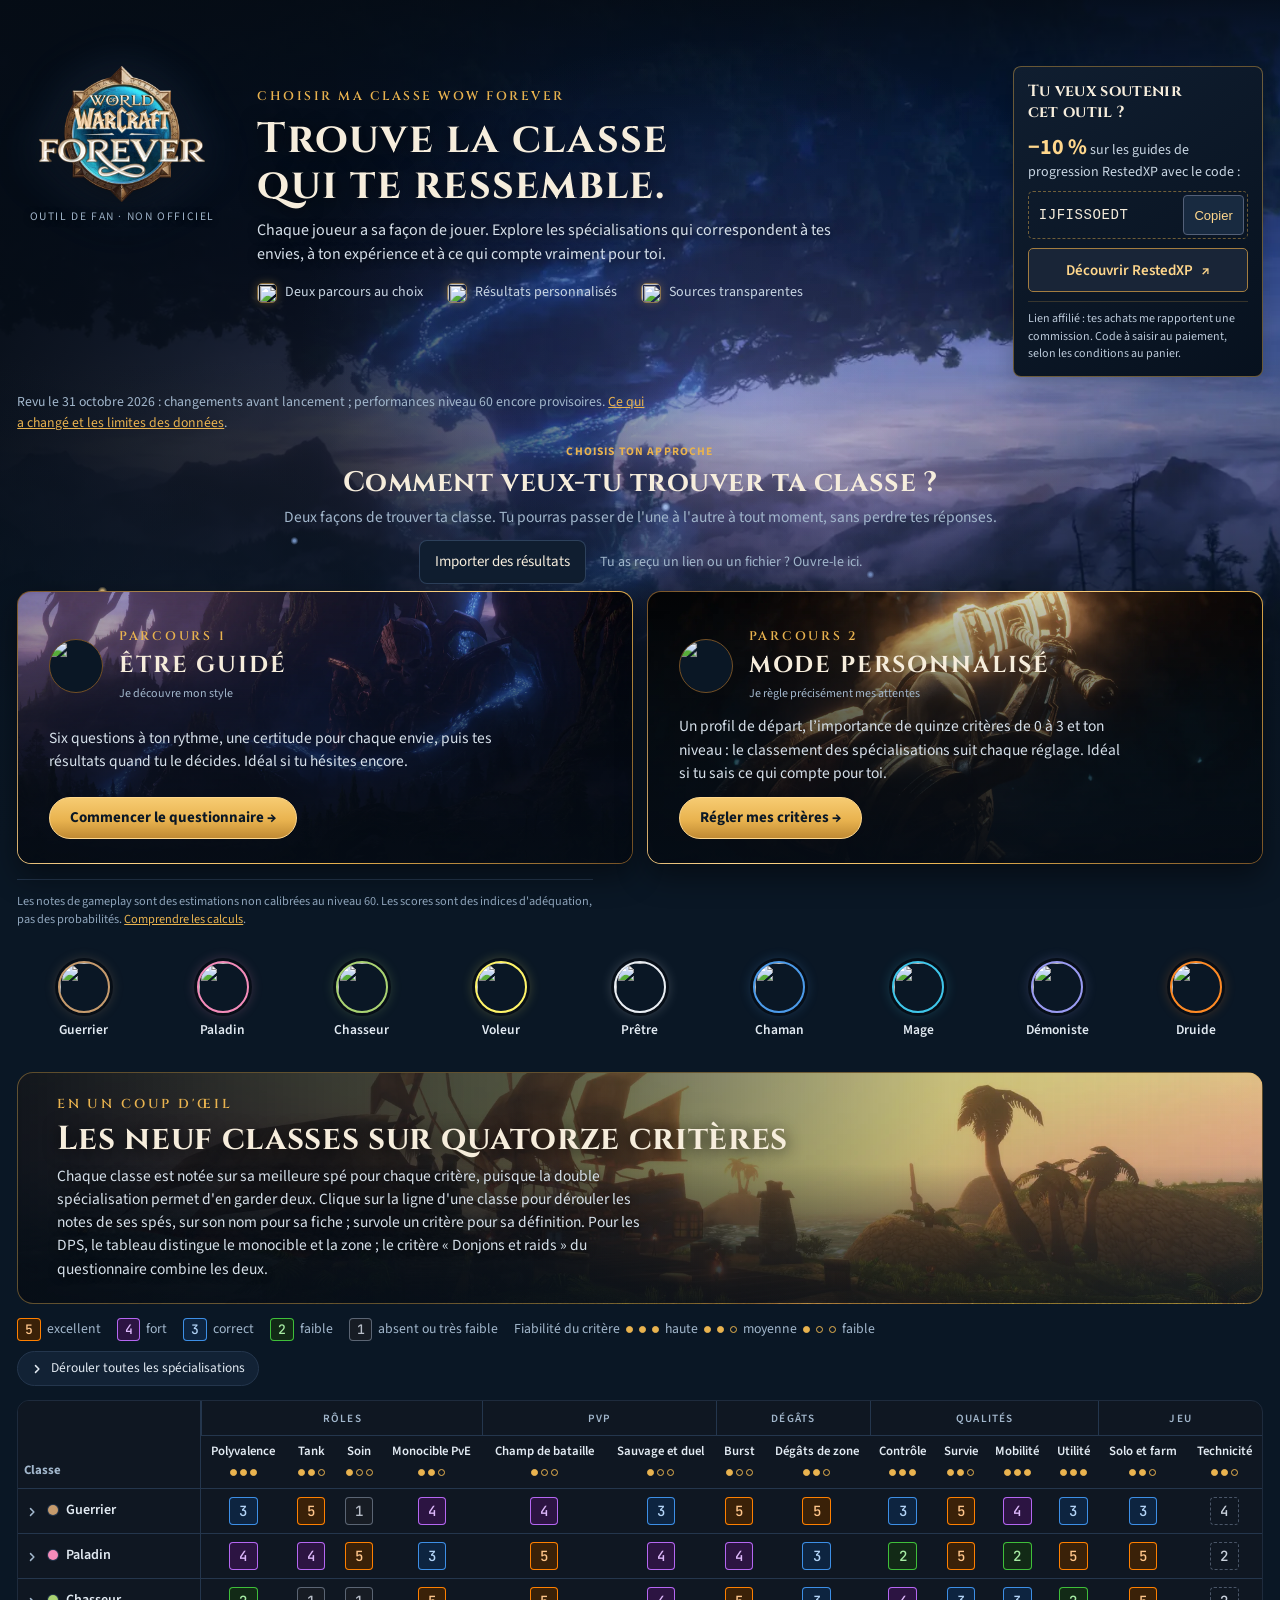
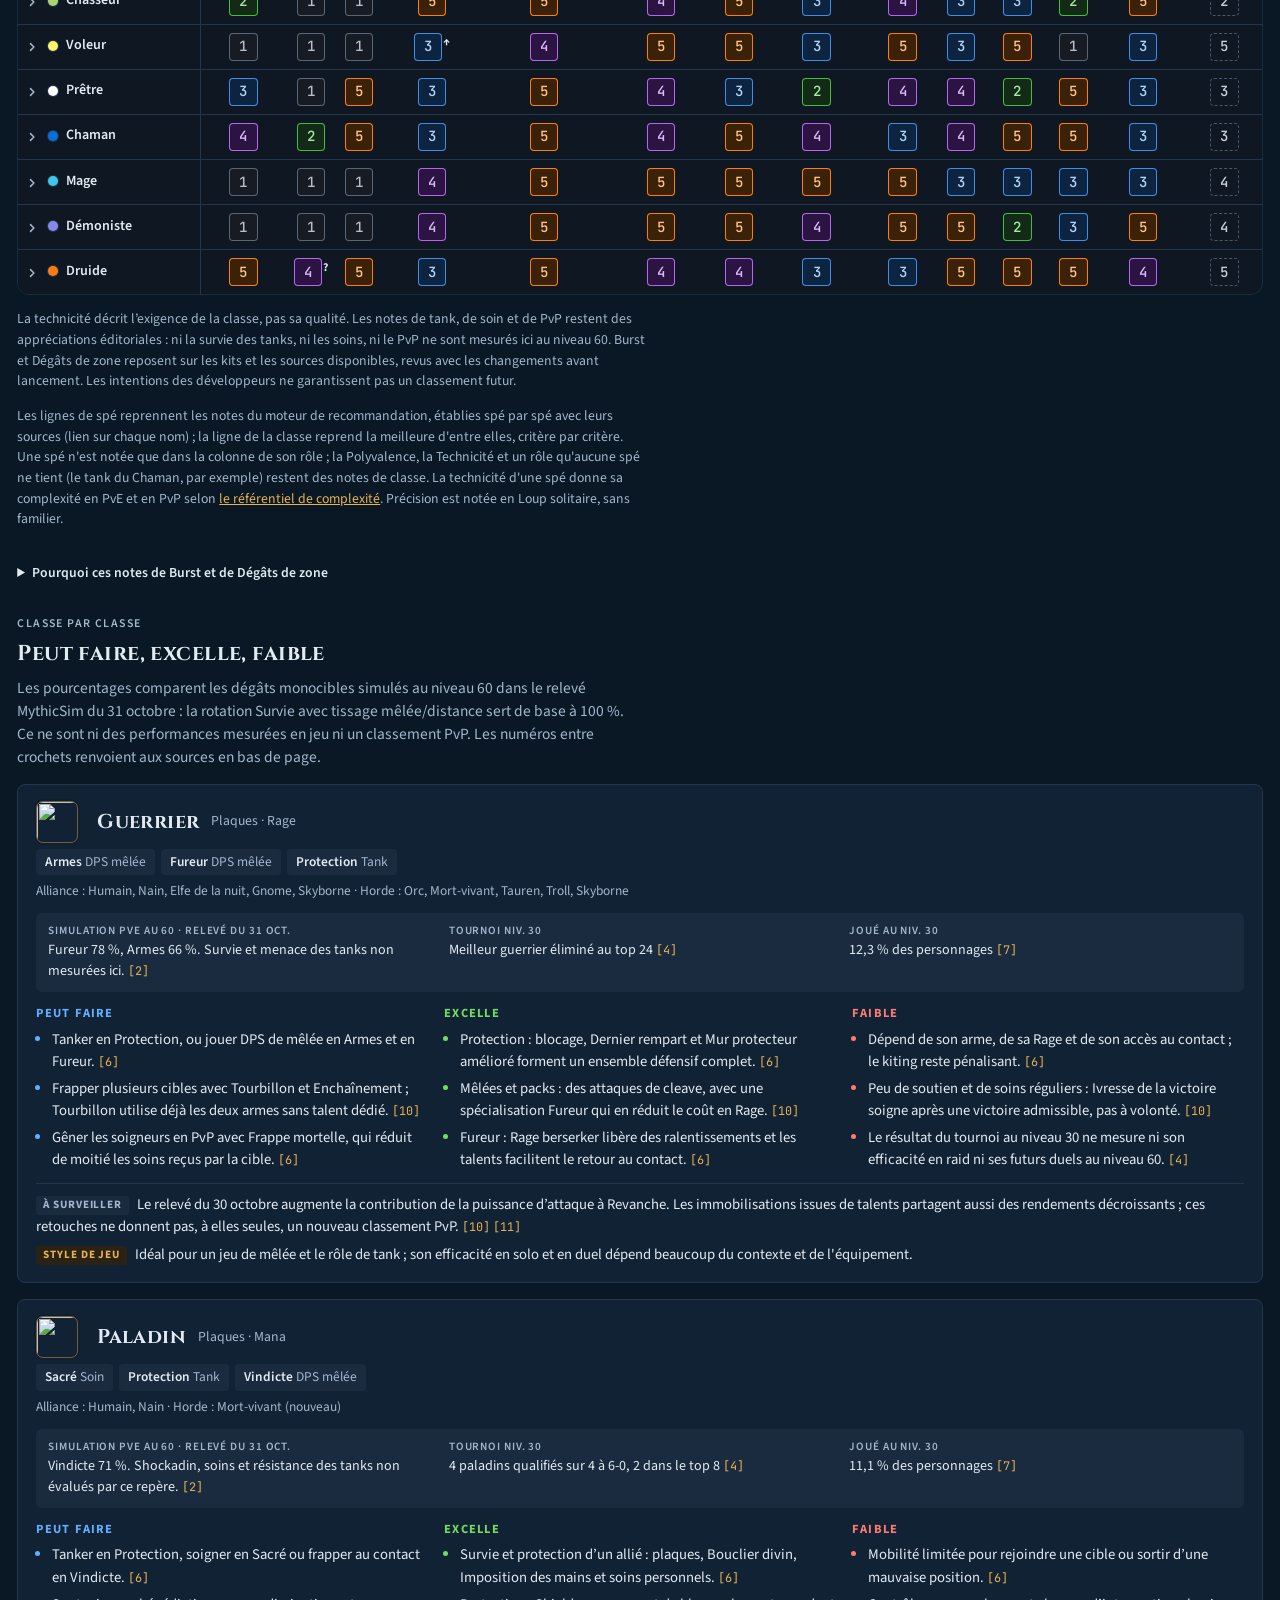
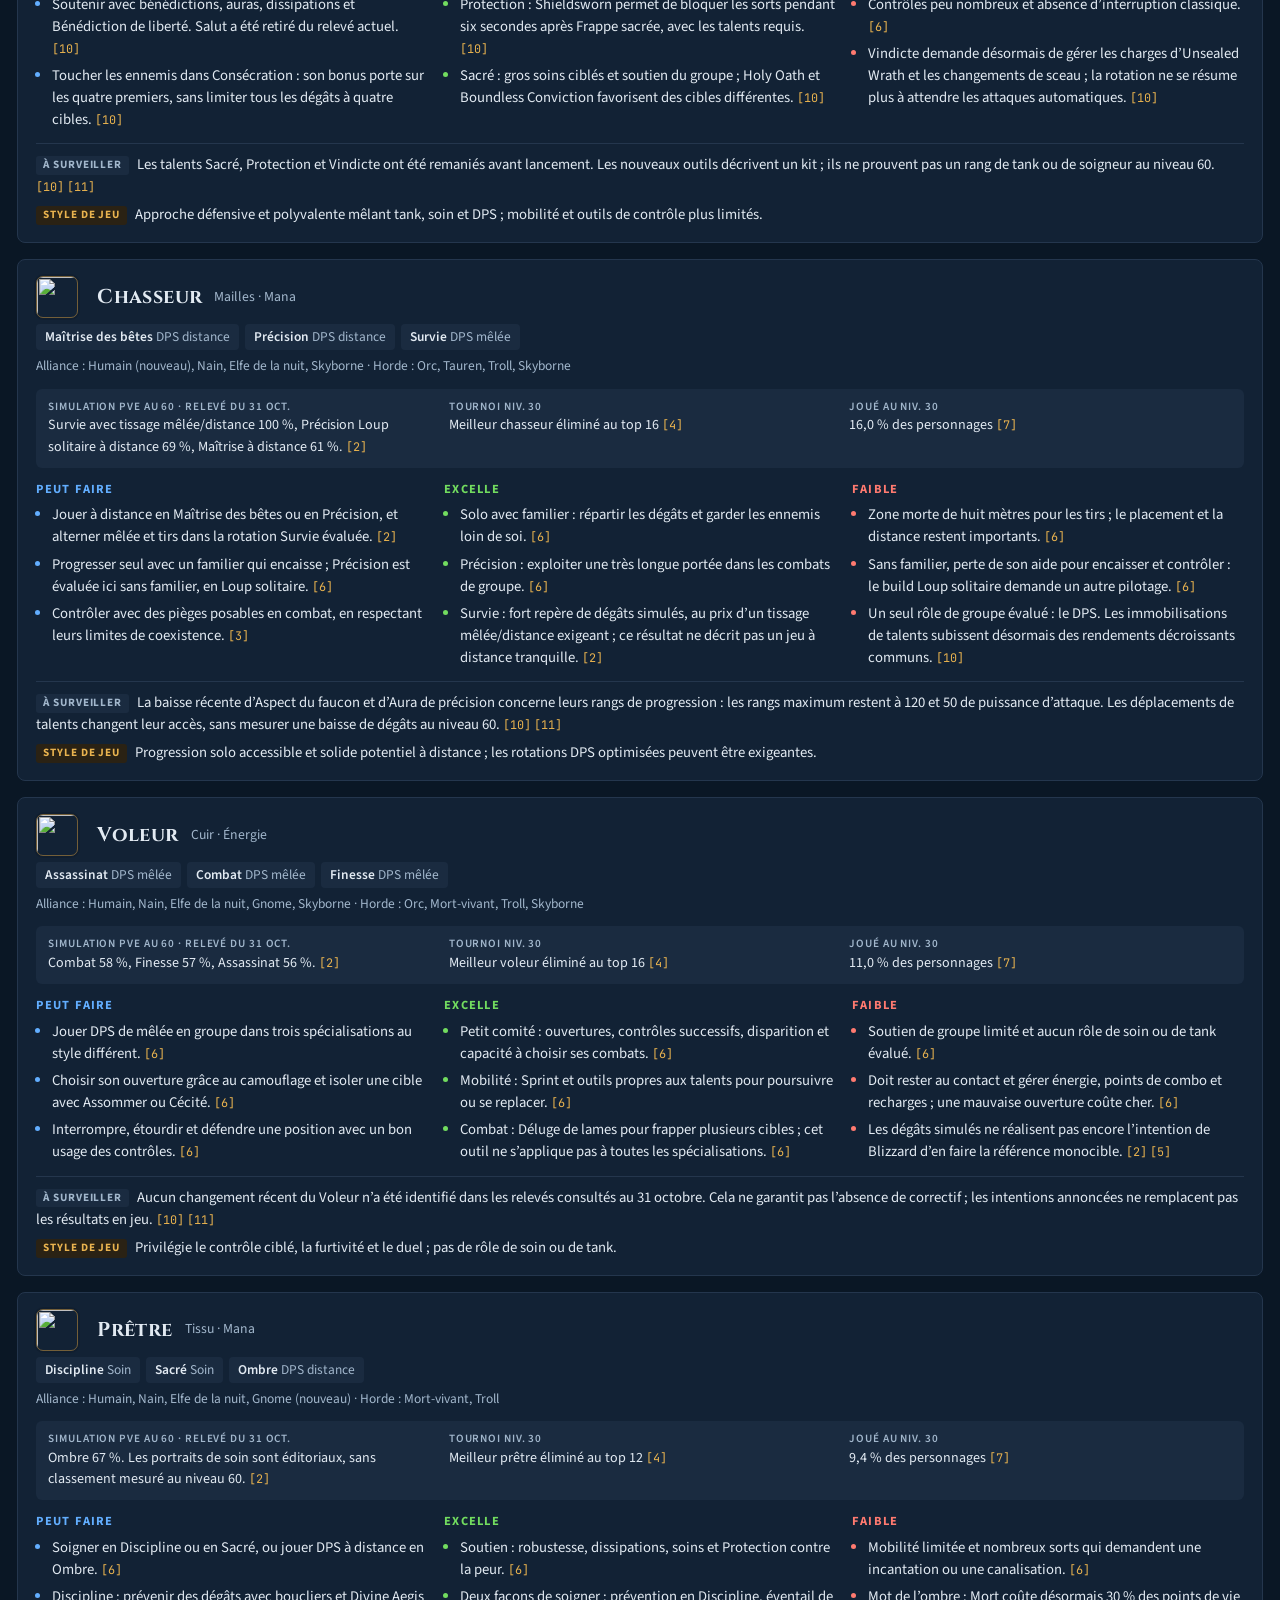
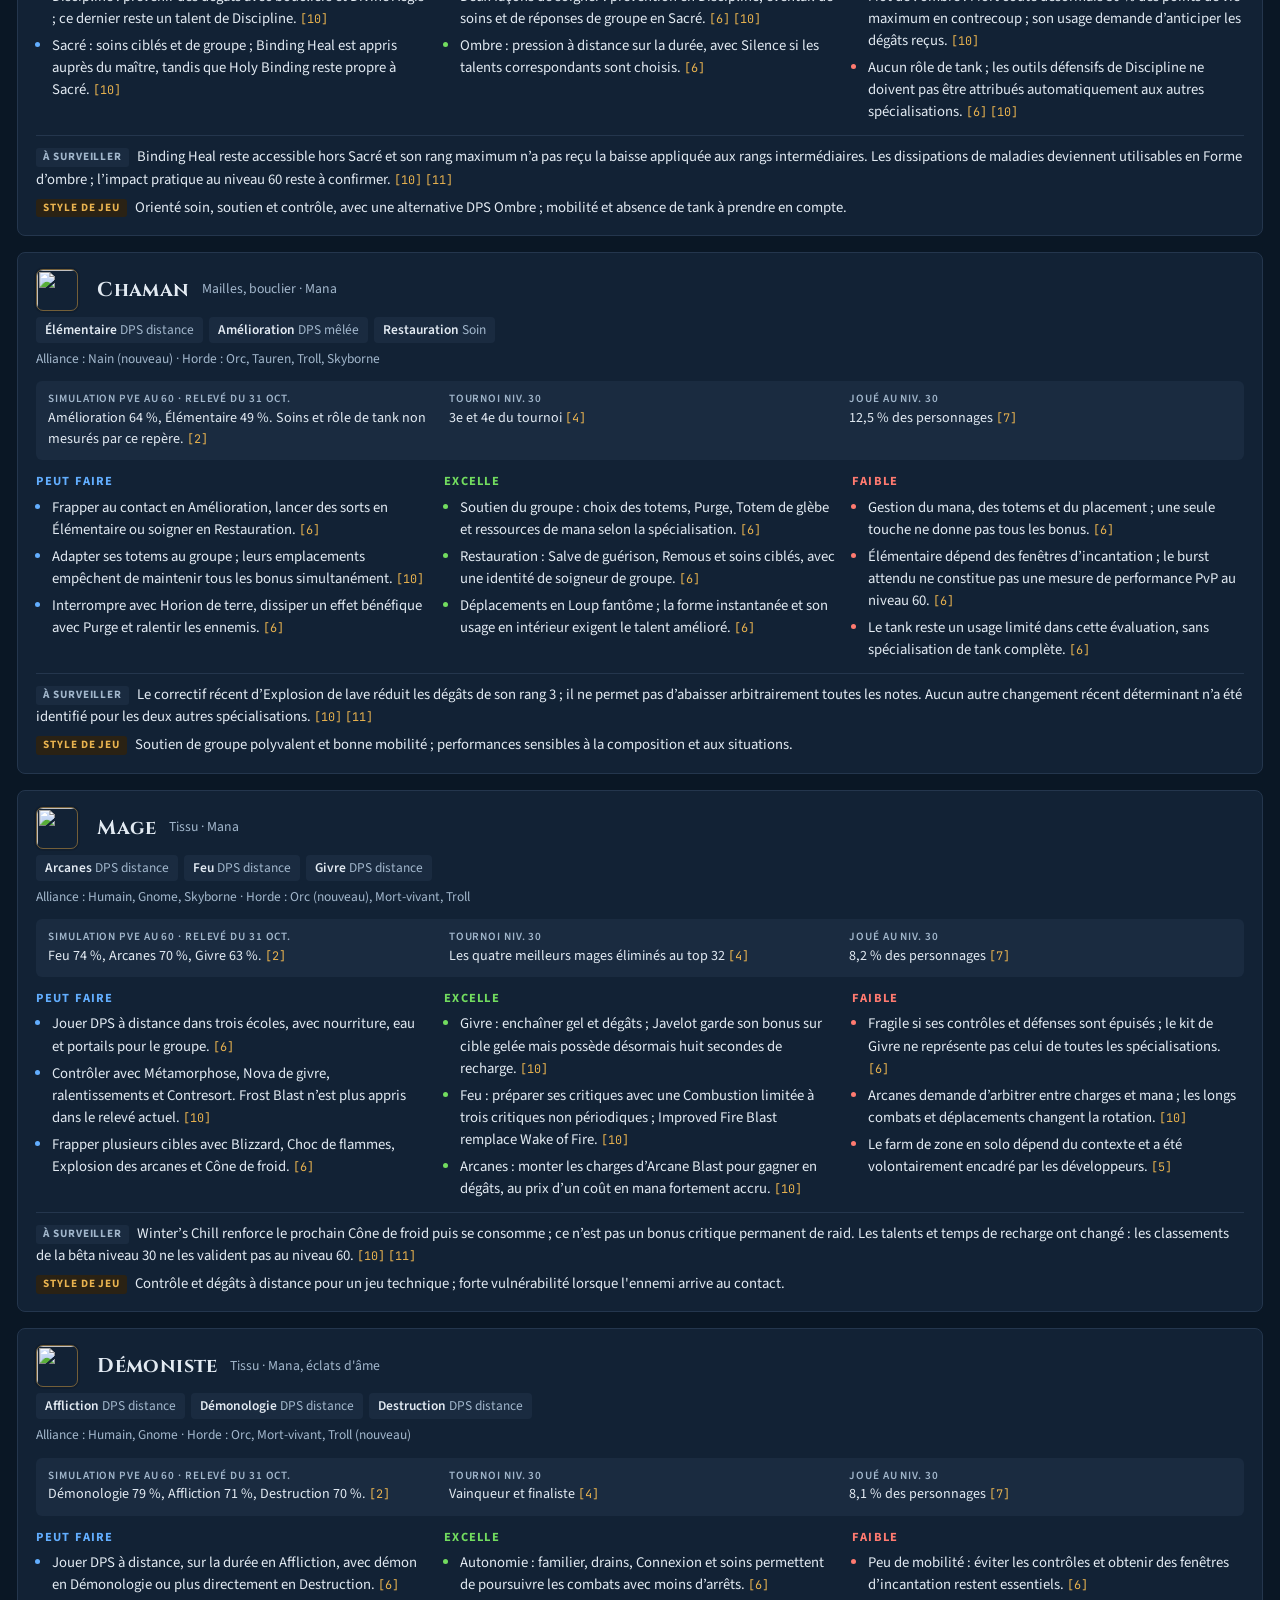
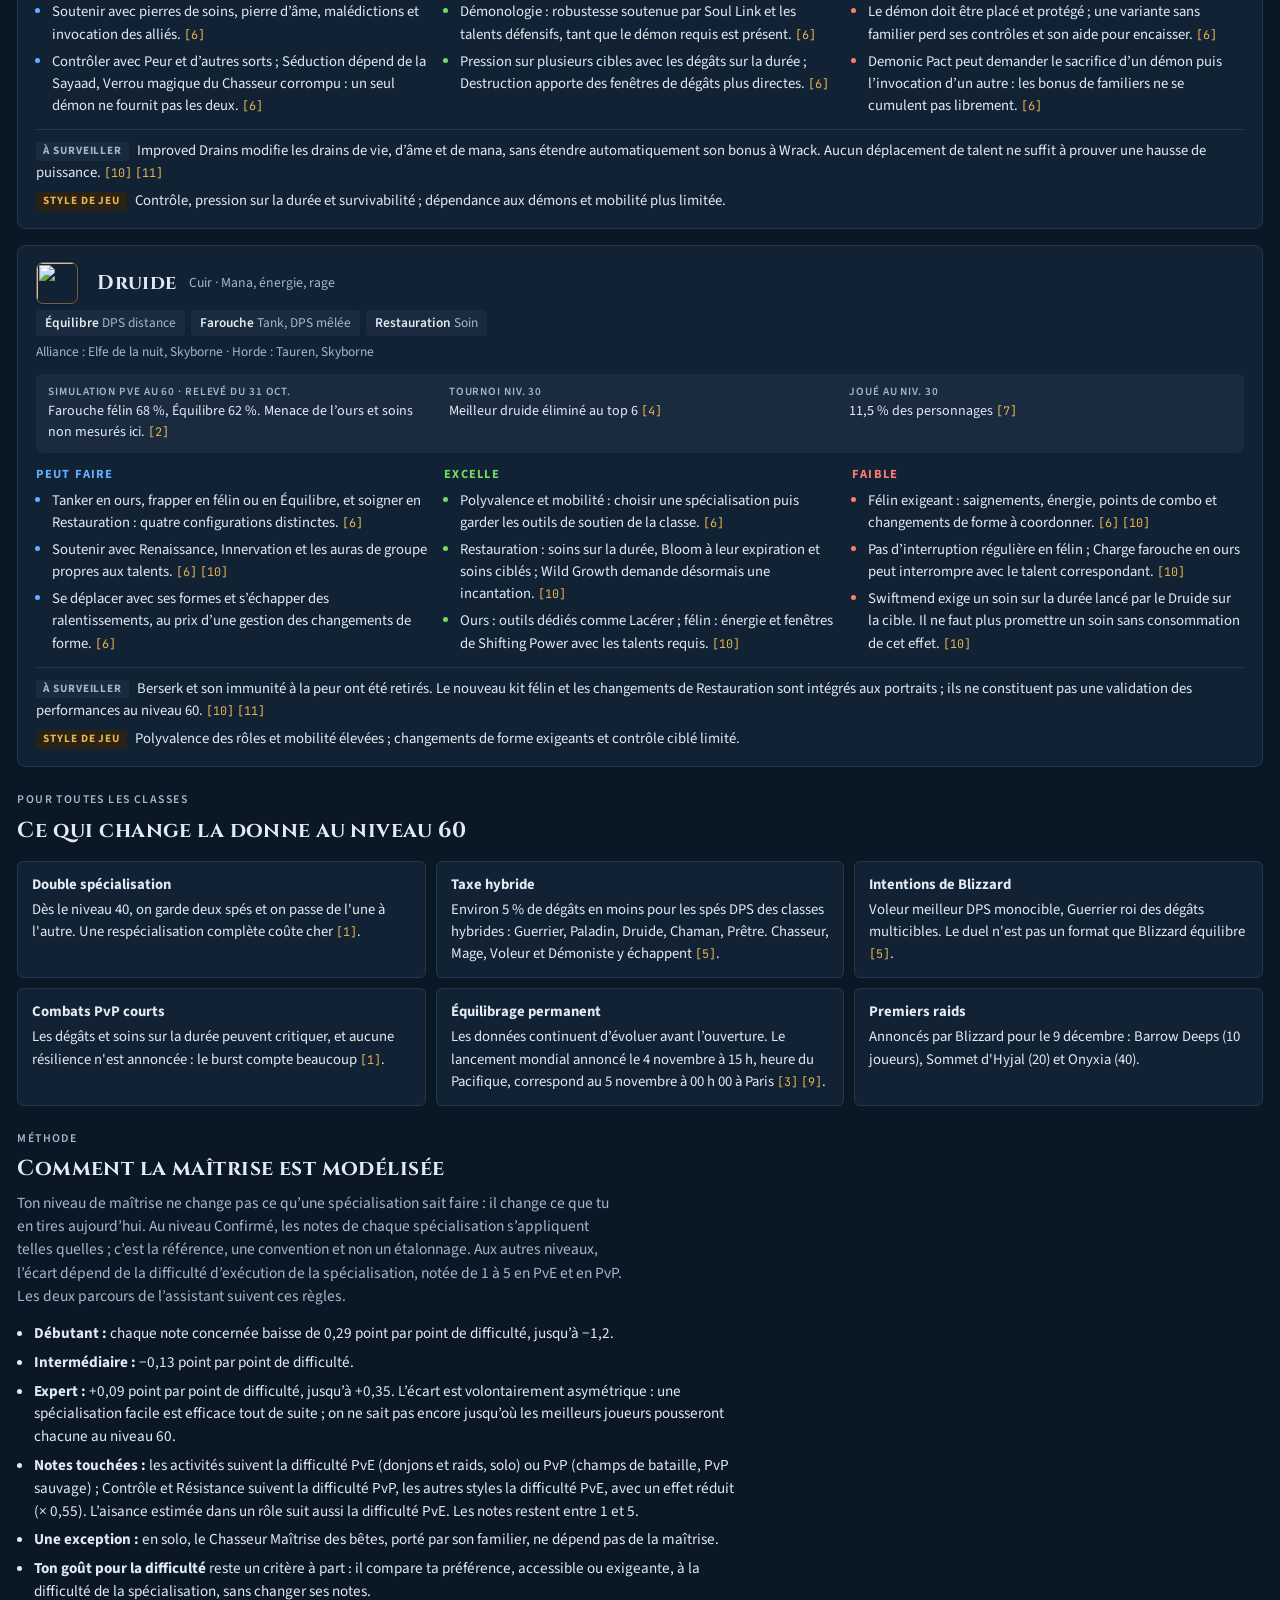
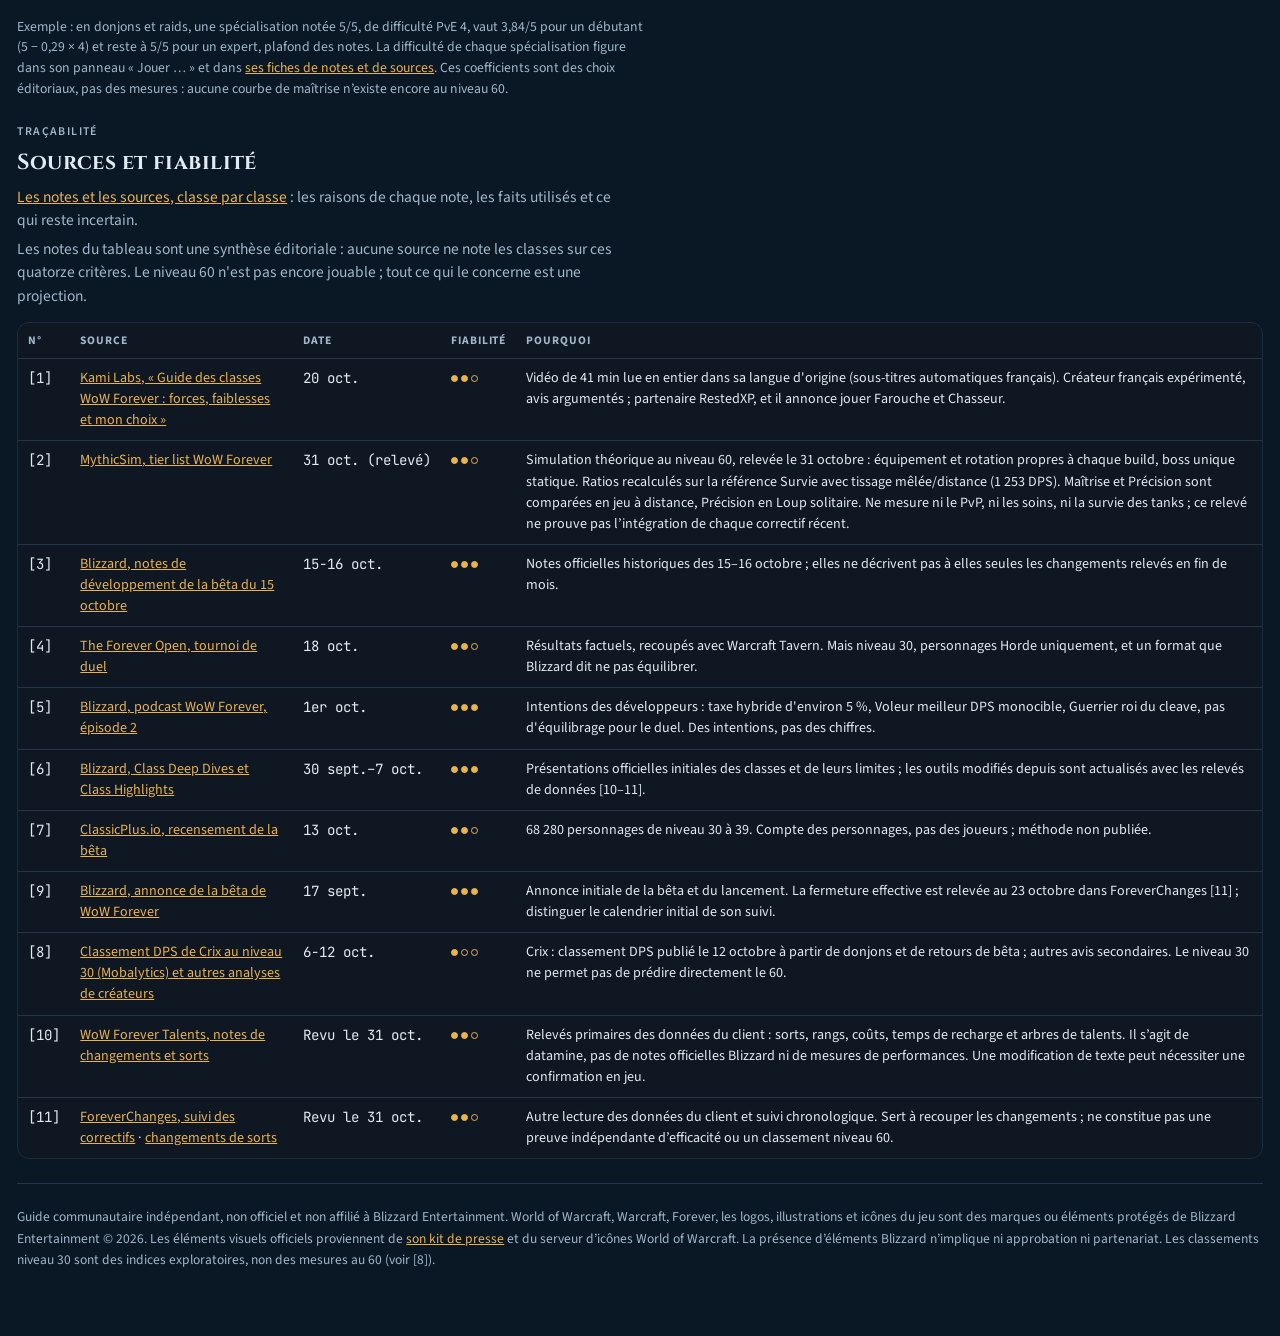
==== commit f0172d9e: "Actualiser les classes avec les hotfixes du 30 octobre" ====
--- a/index.html
+++ b/index.html
@@ -449,10 +449,10 @@
   <h1>Choisir ma classe WoW Forever</h1>
   <p class="lede">À chacun sa façon de jouer. Découvre les classes qui correspondent à tes envies — même si tu hésites — ou construis ton propre classement.</p>
   <div class="status">
-    <div><span>Dernier patch</span><b>15-16 oct.</b></div>
-    <div><span>Simulations</span><b>MythicSim, 20 oct.</b></div>
+    <div><span>Données revues</span><b>31 oct.</b></div>
+    <div><span>Simulations</span><b>MythicSim, 31 oct.</b></div>
     <div><span>Tournoi de duel</span><b>18 oct. (niv. 30)</b></div>
-    <div><span>Fin de la bêta</span><b>21 oct.</b></div>
+    <div><span>Fin de la bêta</span><b>23 oct.</b></div>
     <div><span>Lancement</span><b>nuit du 4 au 5 nov.</b></div>
   </div>
   <nav class="jump" aria-label="Aller à une classe"><a href="#c-guerrier"><span class="sw" style="--cc:#C69B6D"></span>Guerrier</a><a href="#c-paladin"><span class="sw" style="--cc:#F48CBA"></span>Paladin</a><a href="#c-chasseur"><span class="sw" style="--cc:#AAD372"></span>Chasseur</a><a href="#c-voleur"><span class="sw" style="--cc:#FFF468"></span>Voleur</a><a href="#c-pretre"><span class="sw" style="--cc:#FFFFFF"></span>Prêtre</a><a href="#c-chaman"><span class="sw" style="--cc:#0070DD"></span>Chaman</a><a href="#c-mage"><span class="sw" style="--cc:#3FC7EB"></span>Mage</a><a href="#c-demoniste"><span class="sw" style="--cc:#8788EE"></span>Démoniste</a><a href="#c-druide"><span class="sw" style="--cc:#FF7C0A"></span>Druide</a></nav>
@@ -484,6 +484,7 @@
       <small id="support-disclosure">Lien affilié : tes achats me rapportent une commission. Code à saisir au paiement, selon les conditions au panier.</small>
     </aside>
   </div>
+  <p class="note">Revu le 31 octobre 2026 : changements avant lancement ; performances niveau 60 encore provisoires. <a href="REVISION-DONNEES-2026-10-31.md">Ce qui a changé et les limites des données</a>.</p>
   <div id="reco-app" class="reco-panel is-choosing">
     <div class="reco-mode-intro">
       <div class="reco-mode-heading"><span class="reco-kicker">Choisis ton approche</span><h3>Comment veux-tu trouver ta classe&nbsp;?</h3><p>Deux façons de trouver ta classe. Tu pourras passer de l'une à l'autre à tout moment, sans perdre tes réponses.</p></div>
@@ -569,13 +570,13 @@
     <span><i class="chip q1"><b>1</b></i> absent ou très faible</span>
     <span>Fiabilité du critère <span class="rel" title="Fiabilité : haute"><i class="on"></i><i class="on"></i><i class="on"></i></span> haute <span class="rel" title="Fiabilité : moyenne"><i class="on"></i><i class="on"></i><i class=""></i></span> moyenne <span class="rel" title="Fiabilité : faible"><i class="on"></i><i class=""></i><i class=""></i></span> faible</span>
   </div>
-  <div class="table-box"><table class="matrix"><thead><tr><th class="sticky corner" rowspan="2" scope="col">Classe</th><th class="grp" colspan="4" scope="colgroup">Rôles</th><th class="grp" colspan="2" scope="colgroup">PvP</th><th class="grp" colspan="2" scope="colgroup">Dégâts</th><th class="grp" colspan="4" scope="colgroup">Qualités</th><th class="grp" colspan="2" scope="colgroup">Jeu</th></tr><tr><th scope="col" class="ax" title="Rôles tenables et variété des spés."><span class="axl">Polyvalence</span><span class="rel" title="Fiabilité : haute"><i class="on"></i><i class="on"></i><i class="on"></i></span></th><th scope="col" class="ax" title="Meilleure spé de tank de la classe au 60."><span class="axl">Tank</span><span class="rel" title="Fiabilité : moyenne"><i class="on"></i><i class="on"></i><i class=""></i></span></th><th scope="col" class="ax" title="Meilleure spé de soin de la classe au 60."><span class="axl">Soin</span><span class="rel" title="Fiabilité : faible"><i class="on"></i><i class=""></i><i class=""></i></span></th><th scope="col" class="ax" title="Meilleure spé DPS en raid au 60 (simulations MythicSim)."><span class="axl">Monocible PvE</span><span class="rel" title="Fiabilité : moyenne"><i class="on"></i><i class="on"></i><i class=""></i></span></th><th scope="col" class="ax" title="Impact en champ de bataille, PvP de masse."><span class="axl">Champ de bataille</span><span class="rel" title="Fiabilité : faible"><i class="on"></i><i class=""></i><i class=""></i></span></th><th scope="col" class="ax" title="Petit comité, de 1 à 3 joueurs."><span class="axl">Sauvage et duel</span><span class="rel" title="Fiabilité : faible"><i class="on"></i><i class=""></i><i class=""></i></span></th><th scope="col" class="ax" title="Dégâts concentrés en quelques secondes : ouvertures, recharges offensives, enchaînements. Compte surtout en PvP."><span class="axl">Burst</span><span class="rel" title="Fiabilité : faible"><i class="on"></i><i class=""></i><i class=""></i></span></th><th scope="col" class="ax" title="Dégâts sur plusieurs cibles en groupe : packs de donjon, adds, mêlées de champ de bataille. Le farm de zone en solo relève de Solo et farm."><span class="axl">Dégâts de zone</span><span class="rel" title="Fiabilité : moyenne"><i class="on"></i><i class="on"></i><i class=""></i></span></th><th scope="col" class="ax" title="Étourdissements, peurs, métamorphoses, interruptions."><span class="axl">Contrôle</span><span class="rel" title="Fiabilité : haute"><i class="on"></i><i class="on"></i><i class="on"></i></span></th><th scope="col" class="ax" title="Capacité à encaisser et à se maintenir en vie."><span class="axl">Survie</span><span class="rel" title="Fiabilité : moyenne"><i class="on"></i><i class="on"></i><i class=""></i></span></th><th scope="col" class="ax" title="Se rapprocher, fuir, se déplacer."><span class="axl">Mobilité</span><span class="rel" title="Fiabilité : haute"><i class="on"></i><i class="on"></i><i class="on"></i></span></th><th scope="col" class="ax" title="Buffs, rez, dissipations, ressources pour le groupe."><span class="axl">Utilité</span><span class="rel" title="Fiabilité : haute"><i class="on"></i><i class="on"></i><i class="on"></i></span></th><th scope="col" class="ax" title="Leveling, farm, se débrouiller seul."><span class="axl">Solo et farm</span><span class="rel" title="Fiabilité : moyenne"><i class="on"></i><i class="on"></i><i class=""></i></span></th><th scope="col" class="ax" title="Exigence de jeu : 5 = très exigeant (ni bien ni mal)."><span class="axl">Technicité</span><span class="rel" title="Fiabilité : moyenne"><i class="on"></i><i class="on"></i><i class=""></i></span></th></tr></thead><tbody><tr><th scope="row" class="sticky"><a href="#c-guerrier"><span class="sw" style="--cc:#C69B6D"></span>Guerrier</a></th><td class="cell q3" data-c="0" data-k="poly" data-v="3"><b>3</b></td><td class="cell q5" data-c="0" data-k="tank" data-v="5"><b>5</b></td><td class="cell q1" data-c="0" data-k="soin" data-v="1"><b>1</b></td><td class="cell q5" data-c="0" data-k="dps" data-v="5"><b>5</b></td><td class="cell q4" data-c="0" data-k="bg" data-v="4"><b>4</b></td><td class="cell q3" data-c="0" data-k="sauv" data-v="3"><b>3</b></td><td class="cell q5" data-c="0" data-k="burst" data-v="5"><b>5</b></td><td class="cell q5" data-c="0" data-k="zone" data-v="5"><b>5</b></td><td class="cell q3" data-c="0" data-k="ctrl" data-v="3"><b>3</b></td><td class="cell q5" data-c="0" data-k="surv" data-v="5"><b>5</b></td><td class="cell q4" data-c="0" data-k="mob" data-v="4"><b>4</b></td><td class="cell q3" data-c="0" data-k="util" data-v="3"><b>3</b></td><td class="cell q3" data-c="0" data-k="solo" data-v="3"><b>3</b></td><td class="cell tech" data-c="0" data-k="tech" data-v="4"><b>4</b></td></tr><tr><th scope="row" class="sticky"><a href="#c-paladin"><span class="sw" style="--cc:#F48CBA"></span>Paladin</a></th><td class="cell q4" data-c="1" data-k="poly" data-v="4"><b>4</b></td><td class="cell q4" data-c="1" data-k="tank" data-v="4"><b>4</b></td><td class="cell q5" data-c="1" data-k="soin" data-v="5"><b>5</b></td><td class="cell q4" data-c="1" data-k="dps" data-v="4"><b>4</b></td><td class="cell q5" data-c="1" data-k="bg" data-v="5"><b>5</b></td><td class="cell q4" data-c="1" data-k="sauv" data-v="4"><b>4</b></td><td class="cell q4" data-c="1" data-k="burst" data-v="4"><b>4</b></td><td class="cell q3" data-c="1" data-k="zone" data-v="3"><b>3</b></td><td class="cell q2" data-c="1" data-k="ctrl" data-v="2"><b>2</b></td><td class="cell q5" data-c="1" data-k="surv" data-v="5"><b>5</b></td><td class="cell q2" data-c="1" data-k="mob" data-v="2"><b>2</b></td><td class="cell q5" data-c="1" data-k="util" data-v="5"><b>5</b></td><td class="cell q5" data-c="1" data-k="solo" data-v="5"><b>5</b></td><td class="cell tech" data-c="1" data-k="tech" data-v="2"><b>2</b></td></tr><tr><th scope="row" class="sticky"><a href="#c-chasseur"><span class="sw" style="--cc:#AAD372"></span>Chasseur</a></th><td class="cell q2" data-c="2" data-k="poly" data-v="2"><b>2</b></td><td class="cell q1" data-c="2" data-k="tank" data-v="1"><b>1</b></td><td class="cell q1" data-c="2" data-k="soin" data-v="1"><b>1</b></td><td class="cell q5" data-c="2" data-k="dps" data-v="5"><b>5</b></td><td class="cell q5" data-c="2" data-k="bg" data-v="5"><b>5</b></td><td class="cell q4" data-c="2" data-k="sauv" data-v="4"><b>4</b></td><td class="cell q5" data-c="2" data-k="burst" data-v="5"><b>5</b></td><td class="cell q3" data-c="2" data-k="zone" data-v="3"><b>3</b></td><td class="cell q4" data-c="2" data-k="ctrl" data-v="4"><b>4</b></td><td class="cell q3" data-c="2" data-k="surv" data-v="3"><b>3</b></td><td class="cell q3" data-c="2" data-k="mob" data-v="3"><b>3</b></td><td class="cell q2" data-c="2" data-k="util" data-v="2"><b>2</b></td><td class="cell q5" data-c="2" data-k="solo" data-v="5"><b>5</b></td><td class="cell tech" data-c="2" data-k="tech" data-v="2"><b>2</b></td></tr><tr><th scope="row" class="sticky"><a href="#c-voleur"><span class="sw" style="--cc:#FFF468"></span>Voleur</a></th><td class="cell q1" data-c="3" data-k="poly" data-v="1"><b>1</b></td><td class="cell q1" data-c="3" data-k="tank" data-v="1"><b>1</b></td><td class="cell q1" data-c="3" data-k="soin" data-v="1"><b>1</b></td><td class="cell q3" data-c="3" data-k="dps" data-v="3"><b>3</b><sup title="Blizzard veut le monter">↑</sup></td><td class="cell q4" data-c="3" data-k="bg" data-v="4"><b>4</b></td><td class="cell q5" data-c="3" data-k="sauv" data-v="5"><b>5</b></td><td class="cell q5" data-c="3" data-k="burst" data-v="5"><b>5</b></td><td class="cell q3" data-c="3" data-k="zone" data-v="3"><b>3</b></td><td class="cell q5" data-c="3" data-k="ctrl" data-v="5"><b>5</b></td><td class="cell q3" data-c="3" data-k="surv" data-v="3"><b>3</b></td><td class="cell q5" data-c="3" data-k="mob" data-v="5"><b>5</b></td><td class="cell q1" data-c="3" data-k="util" data-v="1"><b>1</b></td><td class="cell q3" data-c="3" data-k="solo" data-v="3"><b>3</b></td><td class="cell tech" data-c="3" data-k="tech" data-v="5"><b>5</b></td></tr><tr><th scope="row" class="sticky"><a href="#c-pretre"><span class="sw" style="--cc:#FFFFFF"></span>Prêtre</a></th><td class="cell q3" data-c="4" data-k="poly" data-v="3"><b>3</b></td><td class="cell q1" data-c="4" data-k="tank" data-v="1"><b>1</b></td><td class="cell q5" data-c="4" data-k="soin" data-v="5"><b>5</b></td><td class="cell q3" data-c="4" data-k="dps" data-v="3"><b>3</b></td><td class="cell q5" data-c="4" data-k="bg" data-v="5"><b>5</b></td><td class="cell q4" data-c="4" data-k="sauv" data-v="4"><b>4</b></td><td class="cell q3" data-c="4" data-k="burst" data-v="3"><b>3</b></td><td class="cell q2" data-c="4" data-k="zone" data-v="2"><b>2</b></td><td class="cell q4" data-c="4" data-k="ctrl" data-v="4"><b>4</b></td><td class="cell q4" data-c="4" data-k="surv" data-v="4"><b>4</b></td><td class="cell q2" data-c="4" data-k="mob" data-v="2"><b>2</b></td><td class="cell q5" data-c="4" data-k="util" data-v="5"><b>5</b></td><td class="cell q3" data-c="4" data-k="solo" data-v="3"><b>3</b></td><td class="cell tech" data-c="4" data-k="tech" data-v="3"><b>3</b></td></tr><tr><th scope="row" class="sticky"><a href="#c-chaman"><span class="sw" style="--cc:#0070DD"></span>Chaman</a></th><td class="cell q4" data-c="5" data-k="poly" data-v="4"><b>4</b></td><td class="cell q2" data-c="5" data-k="tank" data-v="2"><b>2</b></td><td class="cell q5" data-c="5" data-k="soin" data-v="5"><b>5</b></td><td class="cell q3" data-c="5" data-k="dps" data-v="3"><b>3</b></td><td class="cell q5" data-c="5" data-k="bg" data-v="5"><b>5</b></td><td class="cell q4" data-c="5" data-k="sauv" data-v="4"><b>4</b></td><td class="cell q5" data-c="5" data-k="burst" data-v="5"><b>5</b></td><td class="cell q4" data-c="5" data-k="zone" data-v="4"><b>4</b></td><td class="cell q3" data-c="5" data-k="ctrl" data-v="3"><b>3</b></td><td class="cell q4" data-c="5" data-k="surv" data-v="4"><b>4</b></td><td class="cell q5" data-c="5" data-k="mob" data-v="5"><b>5</b></td><td class="cell q5" data-c="5" data-k="util" data-v="5"><b>5</b></td><td class="cell q3" data-c="5" data-k="solo" data-v="3"><b>3</b></td><td class="cell tech" data-c="5" data-k="tech" data-v="3"><b>3</b></td></tr><tr><th scope="row" class="sticky"><a href="#c-mage"><span class="sw" style="--cc:#3FC7EB"></span>Mage</a></th><td class="cell q1" data-c="6" data-k="poly" data-v="1"><b>1</b></td><td class="cell q1" data-c="6" data-k="tank" data-v="1"><b>1</b></td><td class="cell q1" data-c="6" data-k="soin" data-v="1"><b>1</b></td><td class="cell q4" data-c="6" data-k="dps" data-v="4"><b>4</b></td><td class="cell q5" data-c="6" data-k="bg" data-v="5"><b>5</b></td><td class="cell q5" data-c="6" data-k="sauv" data-v="5"><b>5</b></td><td class="cell q5" data-c="6" data-k="burst" data-v="5"><b>5</b></td><td class="cell q5" data-c="6" data-k="zone" data-v="5"><b>5</b></td><td class="cell q5" data-c="6" data-k="ctrl" data-v="5"><b>5</b></td><td class="cell q3" data-c="6" data-k="surv" data-v="3"><b>3</b></td><td class="cell q3" data-c="6" data-k="mob" data-v="3"><b>3</b></td><td class="cell q3" data-c="6" data-k="util" data-v="3"><b>3</b></td><td class="cell q3" data-c="6" data-k="solo" data-v="3"><b>3</b></td><td class="cell tech" data-c="6" data-k="tech" data-v="4"><b>4</b></td></tr><tr><th scope="row" class="sticky"><a href="#c-demoniste"><span class="sw" style="--cc:#8788EE"></span>Démoniste</a></th><td class="cell q1" data-c="7" data-k="poly" data-v="1"><b>1</b></td><td class="cell q1" data-c="7" data-k="tank" data-v="1"><b>1</b></td><td class="cell q1" data-c="7" data-k="soin" data-v="1"><b>1</b></td><td class="cell q4" data-c="7" data-k="dps" data-v="4"><b>4</b></td><td class="cell q5" data-c="7" data-k="bg" data-v="5"><b>5</b></td><td class="cell q5" data-c="7" data-k="sauv" data-v="5"><b>5</b></td><td class="cell q5" data-c="7" data-k="burst" data-v="5"><b>5</b></td><td class="cell q4" data-c="7" data-k="zone" data-v="4"><b>4</b></td><td class="cell q5" data-c="7" data-k="ctrl" data-v="5"><b>5</b></td><td class="cell q5" data-c="7" data-k="surv" data-v="5"><b>5</b></td><td class="cell q2" data-c="7" data-k="mob" data-v="2"><b>2</b></td><td class="cell q3" data-c="7" data-k="util" data-v="3"><b>3</b></td><td class="cell q5" data-c="7" data-k="solo" data-v="5"><b>5</b></td><td class="cell tech" data-c="7" data-k="tech" data-v="4"><b>4</b></td></tr><tr><th scope="row" class="sticky"><a href="#c-druide"><span class="sw" style="--cc:#FF7C0A"></span>Druide</a></th><td class="cell q5" data-c="8" data-k="poly" data-v="5"><b>5</b></td><td class="cell q4" data-c="8" data-k="tank" data-v="4"><b>4</b><sup title="Non vérifié en jeu">?</sup></td><td class="cell q5" data-c="8" data-k="soin" data-v="5"><b>5</b></td><td class="cell q4" data-c="8" data-k="dps" data-v="4"><b>4</b></td><td class="cell q5" data-c="8" data-k="bg" data-v="5"><b>5</b></td><td class="cell q4" data-c="8" data-k="sauv" data-v="4"><b>4</b></td><td class="cell q5" data-c="8" data-k="burst" data-v="5"><b>5</b></td><td class="cell q3" data-c="8" data-k="zone" data-v="3"><b>3</b></td><td class="cell q3" data-c="8" data-k="ctrl" data-v="3"><b>3</b></td><td class="cell q5" data-c="8" data-k="surv" data-v="5"><b>5</b></td><td class="cell q5" data-c="8" data-k="mob" data-v="5"><b>5</b></td><td class="cell q5" data-c="8" data-k="util" data-v="5"><b>5</b></td><td class="cell q4" data-c="8" data-k="solo" data-v="4"><b>4</b></td><td class="cell tech" data-c="8" data-k="tech" data-v="5"><b>5</b></td></tr></tbody></table></div>
-  <p class="note">↑ Blizzard veut faire du Voleur le meilleur DPS monocible, les simulations ne le montrent pas encore. ? La menace de l'ours vient d'une hypothèse de simulation, pas encore vérifiée en jeu. La technicité décrit l'exigence de la classe, pas sa qualité. Rien n'est mesuré au niveau 60 pour le soin et le PvP : ces colonnes reposent sur des avis et sur le niveau 30. Burst et Dégâts de zone, ajoutés le 20 octobre, s'appuient sur les kits, les notes de patch et l'avis de Kami : aucune simulation ne les mesure encore.</p>
+  <div class="table-box"><table class="matrix"><thead><tr><th class="sticky corner" rowspan="2" scope="col">Classe</th><th class="grp" colspan="4" scope="colgroup">Rôles</th><th class="grp" colspan="2" scope="colgroup">PvP</th><th class="grp" colspan="2" scope="colgroup">Dégâts</th><th class="grp" colspan="4" scope="colgroup">Qualités</th><th class="grp" colspan="2" scope="colgroup">Jeu</th></tr><tr><th scope="col" class="ax" title="Rôles tenables et variété des spés."><span class="axl">Polyvalence</span><span class="rel" title="Fiabilité : haute"><i class="on"></i><i class="on"></i><i class="on"></i></span></th><th scope="col" class="ax" title="Meilleure spé de tank de la classe au 60."><span class="axl">Tank</span><span class="rel" title="Fiabilité : moyenne"><i class="on"></i><i class="on"></i><i class=""></i></span></th><th scope="col" class="ax" title="Meilleure spé de soin de la classe au 60."><span class="axl">Soin</span><span class="rel" title="Fiabilité : faible"><i class="on"></i><i class=""></i><i class=""></i></span></th><th scope="col" class="ax" title="Meilleure spé DPS en raid au 60 (simulations MythicSim)."><span class="axl">Monocible PvE</span><span class="rel" title="Fiabilité : moyenne"><i class="on"></i><i class="on"></i><i class=""></i></span></th><th scope="col" class="ax" title="Impact en champ de bataille, PvP de masse."><span class="axl">Champ de bataille</span><span class="rel" title="Fiabilité : faible"><i class="on"></i><i class=""></i><i class=""></i></span></th><th scope="col" class="ax" title="Petit comité, de 1 à 3 joueurs."><span class="axl">Sauvage et duel</span><span class="rel" title="Fiabilité : faible"><i class="on"></i><i class=""></i><i class=""></i></span></th><th scope="col" class="ax" title="Dégâts concentrés en quelques secondes : ouvertures, recharges offensives, enchaînements. Compte surtout en PvP."><span class="axl">Burst</span><span class="rel" title="Fiabilité : faible"><i class="on"></i><i class=""></i><i class=""></i></span></th><th scope="col" class="ax" title="Dégâts sur plusieurs cibles en groupe : packs de donjon, adds, mêlées de champ de bataille. Le farm de zone en solo relève de Solo et farm."><span class="axl">Dégâts de zone</span><span class="rel" title="Fiabilité : moyenne"><i class="on"></i><i class="on"></i><i class=""></i></span></th><th scope="col" class="ax" title="Étourdissements, peurs, métamorphoses, interruptions."><span class="axl">Contrôle</span><span class="rel" title="Fiabilité : haute"><i class="on"></i><i class="on"></i><i class="on"></i></span></th><th scope="col" class="ax" title="Capacité à encaisser et à se maintenir en vie."><span class="axl">Survie</span><span class="rel" title="Fiabilité : moyenne"><i class="on"></i><i class="on"></i><i class=""></i></span></th><th scope="col" class="ax" title="Se rapprocher, fuir, se déplacer."><span class="axl">Mobilité</span><span class="rel" title="Fiabilité : haute"><i class="on"></i><i class="on"></i><i class="on"></i></span></th><th scope="col" class="ax" title="Buffs, rez, dissipations, ressources pour le groupe."><span class="axl">Utilité</span><span class="rel" title="Fiabilité : haute"><i class="on"></i><i class="on"></i><i class="on"></i></span></th><th scope="col" class="ax" title="Leveling, farm, se débrouiller seul."><span class="axl">Solo et farm</span><span class="rel" title="Fiabilité : moyenne"><i class="on"></i><i class="on"></i><i class=""></i></span></th><th scope="col" class="ax" title="Exigence de jeu : 5 = très exigeant (ni bien ni mal)."><span class="axl">Technicité</span><span class="rel" title="Fiabilité : moyenne"><i class="on"></i><i class="on"></i><i class=""></i></span></th></tr></thead><tbody><tr><th scope="row" class="sticky"><a href="#c-guerrier"><span class="sw" style="--cc:#C69B6D"></span>Guerrier</a></th><td class="cell q3" data-c="0" data-k="poly" data-v="3"><b>3</b></td><td class="cell q5" data-c="0" data-k="tank" data-v="5"><b>5</b></td><td class="cell q1" data-c="0" data-k="soin" data-v="1"><b>1</b></td><td class="cell q4" data-c="0" data-k="dps" data-v="4"><b>4</b></td><td class="cell q4" data-c="0" data-k="bg" data-v="4"><b>4</b></td><td class="cell q3" data-c="0" data-k="sauv" data-v="3"><b>3</b></td><td class="cell q5" data-c="0" data-k="burst" data-v="5"><b>5</b></td><td class="cell q5" data-c="0" data-k="zone" data-v="5"><b>5</b></td><td class="cell q3" data-c="0" data-k="ctrl" data-v="3"><b>3</b></td><td class="cell q5" data-c="0" data-k="surv" data-v="5"><b>5</b></td><td class="cell q4" data-c="0" data-k="mob" data-v="4"><b>4</b></td><td class="cell q3" data-c="0" data-k="util" data-v="3"><b>3</b></td><td class="cell q3" data-c="0" data-k="solo" data-v="3"><b>3</b></td><td class="cell tech" data-c="0" data-k="tech" data-v="4"><b>4</b></td></tr><tr><th scope="row" class="sticky"><a href="#c-paladin"><span class="sw" style="--cc:#F48CBA"></span>Paladin</a></th><td class="cell q4" data-c="1" data-k="poly" data-v="4"><b>4</b></td><td class="cell q4" data-c="1" data-k="tank" data-v="4"><b>4</b></td><td class="cell q5" data-c="1" data-k="soin" data-v="5"><b>5</b></td><td class="cell q3" data-c="1" data-k="dps" data-v="3"><b>3</b></td><td class="cell q5" data-c="1" data-k="bg" data-v="5"><b>5</b></td><td class="cell q4" data-c="1" data-k="sauv" data-v="4"><b>4</b></td><td class="cell q4" data-c="1" data-k="burst" data-v="4"><b>4</b></td><td class="cell q3" data-c="1" data-k="zone" data-v="3"><b>3</b></td><td class="cell q2" data-c="1" data-k="ctrl" data-v="2"><b>2</b></td><td class="cell q5" data-c="1" data-k="surv" data-v="5"><b>5</b></td><td class="cell q2" data-c="1" data-k="mob" data-v="2"><b>2</b></td><td class="cell q5" data-c="1" data-k="util" data-v="5"><b>5</b></td><td class="cell q5" data-c="1" data-k="solo" data-v="5"><b>5</b></td><td class="cell tech" data-c="1" data-k="tech" data-v="2"><b>2</b></td></tr><tr><th scope="row" class="sticky"><a href="#c-chasseur"><span class="sw" style="--cc:#AAD372"></span>Chasseur</a></th><td class="cell q2" data-c="2" data-k="poly" data-v="2"><b>2</b></td><td class="cell q1" data-c="2" data-k="tank" data-v="1"><b>1</b></td><td class="cell q1" data-c="2" data-k="soin" data-v="1"><b>1</b></td><td class="cell q5" data-c="2" data-k="dps" data-v="5"><b>5</b></td><td class="cell q5" data-c="2" data-k="bg" data-v="5"><b>5</b></td><td class="cell q4" data-c="2" data-k="sauv" data-v="4"><b>4</b></td><td class="cell q5" data-c="2" data-k="burst" data-v="5"><b>5</b></td><td class="cell q3" data-c="2" data-k="zone" data-v="3"><b>3</b></td><td class="cell q4" data-c="2" data-k="ctrl" data-v="4"><b>4</b></td><td class="cell q3" data-c="2" data-k="surv" data-v="3"><b>3</b></td><td class="cell q3" data-c="2" data-k="mob" data-v="3"><b>3</b></td><td class="cell q2" data-c="2" data-k="util" data-v="2"><b>2</b></td><td class="cell q5" data-c="2" data-k="solo" data-v="5"><b>5</b></td><td class="cell tech" data-c="2" data-k="tech" data-v="2"><b>2</b></td></tr><tr><th scope="row" class="sticky"><a href="#c-voleur"><span class="sw" style="--cc:#FFF468"></span>Voleur</a></th><td class="cell q1" data-c="3" data-k="poly" data-v="1"><b>1</b></td><td class="cell q1" data-c="3" data-k="tank" data-v="1"><b>1</b></td><td class="cell q1" data-c="3" data-k="soin" data-v="1"><b>1</b></td><td class="cell q3" data-c="3" data-k="dps" data-v="3"><b>3</b><sup title="Blizzard veut le monter">↑</sup></td><td class="cell q4" data-c="3" data-k="bg" data-v="4"><b>4</b></td><td class="cell q5" data-c="3" data-k="sauv" data-v="5"><b>5</b></td><td class="cell q5" data-c="3" data-k="burst" data-v="5"><b>5</b></td><td class="cell q3" data-c="3" data-k="zone" data-v="3"><b>3</b></td><td class="cell q5" data-c="3" data-k="ctrl" data-v="5"><b>5</b></td><td class="cell q3" data-c="3" data-k="surv" data-v="3"><b>3</b></td><td class="cell q5" data-c="3" data-k="mob" data-v="5"><b>5</b></td><td class="cell q1" data-c="3" data-k="util" data-v="1"><b>1</b></td><td class="cell q3" data-c="3" data-k="solo" data-v="3"><b>3</b></td><td class="cell tech" data-c="3" data-k="tech" data-v="5"><b>5</b></td></tr><tr><th scope="row" class="sticky"><a href="#c-pretre"><span class="sw" style="--cc:#FFFFFF"></span>Prêtre</a></th><td class="cell q3" data-c="4" data-k="poly" data-v="3"><b>3</b></td><td class="cell q1" data-c="4" data-k="tank" data-v="1"><b>1</b></td><td class="cell q5" data-c="4" data-k="soin" data-v="5"><b>5</b></td><td class="cell q3" data-c="4" data-k="dps" data-v="3"><b>3</b></td><td class="cell q5" data-c="4" data-k="bg" data-v="5"><b>5</b></td><td class="cell q4" data-c="4" data-k="sauv" data-v="4"><b>4</b></td><td class="cell q3" data-c="4" data-k="burst" data-v="3"><b>3</b></td><td class="cell q2" data-c="4" data-k="zone" data-v="2"><b>2</b></td><td class="cell q4" data-c="4" data-k="ctrl" data-v="4"><b>4</b></td><td class="cell q4" data-c="4" data-k="surv" data-v="4"><b>4</b></td><td class="cell q2" data-c="4" data-k="mob" data-v="2"><b>2</b></td><td class="cell q5" data-c="4" data-k="util" data-v="5"><b>5</b></td><td class="cell q3" data-c="4" data-k="solo" data-v="3"><b>3</b></td><td class="cell tech" data-c="4" data-k="tech" data-v="3"><b>3</b></td></tr><tr><th scope="row" class="sticky"><a href="#c-chaman"><span class="sw" style="--cc:#0070DD"></span>Chaman</a></th><td class="cell q4" data-c="5" data-k="poly" data-v="4"><b>4</b></td><td class="cell q2" data-c="5" data-k="tank" data-v="2"><b>2</b></td><td class="cell q5" data-c="5" data-k="soin" data-v="5"><b>5</b></td><td class="cell q3" data-c="5" data-k="dps" data-v="3"><b>3</b></td><td class="cell q5" data-c="5" data-k="bg" data-v="5"><b>5</b></td><td class="cell q4" data-c="5" data-k="sauv" data-v="4"><b>4</b></td><td class="cell q5" data-c="5" data-k="burst" data-v="5"><b>5</b></td><td class="cell q4" data-c="5" data-k="zone" data-v="4"><b>4</b></td><td class="cell q3" data-c="5" data-k="ctrl" data-v="3"><b>3</b></td><td class="cell q4" data-c="5" data-k="surv" data-v="4"><b>4</b></td><td class="cell q5" data-c="5" data-k="mob" data-v="5"><b>5</b></td><td class="cell q5" data-c="5" data-k="util" data-v="5"><b>5</b></td><td class="cell q3" data-c="5" data-k="solo" data-v="3"><b>3</b></td><td class="cell tech" data-c="5" data-k="tech" data-v="3"><b>3</b></td></tr><tr><th scope="row" class="sticky"><a href="#c-mage"><span class="sw" style="--cc:#3FC7EB"></span>Mage</a></th><td class="cell q1" data-c="6" data-k="poly" data-v="1"><b>1</b></td><td class="cell q1" data-c="6" data-k="tank" data-v="1"><b>1</b></td><td class="cell q1" data-c="6" data-k="soin" data-v="1"><b>1</b></td><td class="cell q4" data-c="6" data-k="dps" data-v="4"><b>4</b></td><td class="cell q5" data-c="6" data-k="bg" data-v="5"><b>5</b></td><td class="cell q5" data-c="6" data-k="sauv" data-v="5"><b>5</b></td><td class="cell q5" data-c="6" data-k="burst" data-v="5"><b>5</b></td><td class="cell q5" data-c="6" data-k="zone" data-v="5"><b>5</b></td><td class="cell q5" data-c="6" data-k="ctrl" data-v="5"><b>5</b></td><td class="cell q3" data-c="6" data-k="surv" data-v="3"><b>3</b></td><td class="cell q3" data-c="6" data-k="mob" data-v="3"><b>3</b></td><td class="cell q3" data-c="6" data-k="util" data-v="3"><b>3</b></td><td class="cell q3" data-c="6" data-k="solo" data-v="3"><b>3</b></td><td class="cell tech" data-c="6" data-k="tech" data-v="4"><b>4</b></td></tr><tr><th scope="row" class="sticky"><a href="#c-demoniste"><span class="sw" style="--cc:#8788EE"></span>Démoniste</a></th><td class="cell q1" data-c="7" data-k="poly" data-v="1"><b>1</b></td><td class="cell q1" data-c="7" data-k="tank" data-v="1"><b>1</b></td><td class="cell q1" data-c="7" data-k="soin" data-v="1"><b>1</b></td><td class="cell q4" data-c="7" data-k="dps" data-v="4"><b>4</b></td><td class="cell q5" data-c="7" data-k="bg" data-v="5"><b>5</b></td><td class="cell q5" data-c="7" data-k="sauv" data-v="5"><b>5</b></td><td class="cell q5" data-c="7" data-k="burst" data-v="5"><b>5</b></td><td class="cell q4" data-c="7" data-k="zone" data-v="4"><b>4</b></td><td class="cell q5" data-c="7" data-k="ctrl" data-v="5"><b>5</b></td><td class="cell q5" data-c="7" data-k="surv" data-v="5"><b>5</b></td><td class="cell q2" data-c="7" data-k="mob" data-v="2"><b>2</b></td><td class="cell q3" data-c="7" data-k="util" data-v="3"><b>3</b></td><td class="cell q5" data-c="7" data-k="solo" data-v="5"><b>5</b></td><td class="cell tech" data-c="7" data-k="tech" data-v="4"><b>4</b></td></tr><tr><th scope="row" class="sticky"><a href="#c-druide"><span class="sw" style="--cc:#FF7C0A"></span>Druide</a></th><td class="cell q5" data-c="8" data-k="poly" data-v="5"><b>5</b></td><td class="cell q4" data-c="8" data-k="tank" data-v="4"><b>4</b><sup title="Non vérifié en jeu">?</sup></td><td class="cell q5" data-c="8" data-k="soin" data-v="5"><b>5</b></td><td class="cell q3" data-c="8" data-k="dps" data-v="3"><b>3</b></td><td class="cell q5" data-c="8" data-k="bg" data-v="5"><b>5</b></td><td class="cell q4" data-c="8" data-k="sauv" data-v="4"><b>4</b></td><td class="cell q4" data-c="8" data-k="burst" data-v="4"><b>4</b></td><td class="cell q3" data-c="8" data-k="zone" data-v="3"><b>3</b></td><td class="cell q3" data-c="8" data-k="ctrl" data-v="3"><b>3</b></td><td class="cell q5" data-c="8" data-k="surv" data-v="5"><b>5</b></td><td class="cell q5" data-c="8" data-k="mob" data-v="5"><b>5</b></td><td class="cell q5" data-c="8" data-k="util" data-v="5"><b>5</b></td><td class="cell q4" data-c="8" data-k="solo" data-v="4"><b>4</b></td><td class="cell tech" data-c="8" data-k="tech" data-v="5"><b>5</b></td></tr></tbody></table></div>
+  <p class="note">La technicité décrit l’exigence de la classe, pas sa qualité. Les notes de tank, de soin et de PvP restent des appréciations éditoriales : ni la survie des tanks, ni les soins, ni le PvP ne sont mesurés ici au niveau 60. Burst et Dégâts de zone reposent sur les kits et les sources disponibles, revus avec les changements avant lancement. Les intentions des développeurs ne garantissent pas un classement futur.</p>
   <p class="note spec-note">Les lignes de spé reprennent les notes du moteur de recommandation, établies spé par spé avec leurs sources (lien sur chaque nom) ; la ligne de la classe reprend la meilleure d'entre elles, critère par critère. Une spé n'est notée que dans la colonne de son rôle ; la Polyvalence, la Technicité et un rôle qu'aucune spé ne tient (le tank du Chaman, par exemple) restent des notes de classe. La technicité d'une spé donne sa complexité en PvE et en PvP selon <a href="fiches-sources/complexite.html">le référentiel de complexité</a>. Précision est notée en Loup solitaire, sans familier.</p>
   <details class="crit-why">
     <summary>Pourquoi ces notes de Burst et de Dégâts de zone</summary>
     <p class="note">Comme les autres critères des spécialisations, chaque note reprend la meilleure spé de la classe, nommée dans la justification.</p>
-    <div class="table-box"><table class="src model"><thead><tr><th scope="col">Classe</th><th scope="col">Burst</th><th scope="col">Zone</th><th scope="col">Justification</th></tr></thead><tbody><tr><th scope="row"><span class="sw" style="--cc:#C69B6D"></span> Guerrier</th><td class="mono num">5</td><td class="mono num">5</td><td>Burst : Armes (5/5), cité par Kami <a href="#src-1">[1]</a>. Zone : la référence du cleave voulue par Blizzard (Tourbillon, Enchaînement) <a href="#src-5">[5]</a>.</td></tr><tr><th scope="row"><span class="sw" style="--cc:#F48CBA"></span> Paladin</th><td class="mono num">4</td><td class="mono num">3</td><td>Burst : Vindicte et Shockadin <a href="#src-1">[1]</a>, en baisse depuis que Champion of the Light a été divisé par deux <a href="#src-3">[3]</a>. Zone : Consécration, coefficient ramené de 0,095 à 0,042 <a href="#src-3">[3]</a>.</td></tr><tr><th scope="row"><span class="sw" style="--cc:#AAD372"></span> Chasseur</th><td class="mono num">5</td><td class="mono num">3</td><td>Burst : Précision (5/5) <a href="#src-1">[1]</a>. Zone : Flèches multiples et Salve ; les pièges de feu suivent désormais la puissance d'attaque <a href="#src-3">[3]</a>.</td></tr><tr><th scope="row"><span class="sw" style="--cc:#FFF468"></span> Voleur</th><td class="mono num">5</td><td class="mono num">3</td><td>Burst : ouverture Embuscade et Sang froid <a href="#src-1">[1]</a>. Zone : Déluge de lames en Combat (3/5), presque rien dans les autres spés.</td></tr><tr><th scope="row"><span class="sw" style="--cc:#FFFFFF"></span> Prêtre</th><td class="mono num">3</td><td class="mono num">2</td><td>Burst : modeste en Ombre ; Mot de l'ombre : Mort passe à 18 s de recharge <a href="#src-3">[3]</a>. Zone : Nova sacrée ; Devouring Contagion touche désormais 2 cibles <a href="#src-3">[3]</a>.</td></tr><tr><th scope="row"><span class="sw" style="--cc:#0070DD"></span> Chaman</th><td class="mono num">5</td><td class="mono num">4</td><td>Burst : Explosion de lave, procs de Furie-des-vents, gros one-shots attendus <a href="#src-1">[1]</a>. Zone : Chaîne d'éclairs, environ 35 % moins chère en mana <a href="#src-3">[3]</a>, et totems de feu.</td></tr><tr><th scope="row"><span class="sw" style="--cc:#3FC7EB"></span> Mage</th><td class="mono num">5</td><td class="mono num">5</td><td>Burst : enchaînements en Givre, critiques en Feu <a href="#src-1">[1]</a>. Zone : Blizzard, Choc de flammes, Explosion des arcanes, Cône de froid. Le farm de zone en solo, volontairement bridé <a href="#src-5">[5]</a>, compte dans Solo et farm.</td></tr><tr><th scope="row"><span class="sw" style="--cc:#8788EE"></span> Démoniste</th><td class="mono num">5</td><td class="mono num">4</td><td>Burst : Destruction, et ses dégâts sur la durée peuvent critiquer <a href="#src-1">[1]</a>. Zone : Flammes infernales, Pluie de feu, dégâts sur la durée sur plusieurs cibles.</td></tr><tr><th scope="row"><span class="sw" style="--cc:#FF7C0A"></span> Druide</th><td class="mono num">5</td><td class="mono num">3</td><td>Burst : Farouche (félin, 5/5) avec Berserk <a href="#src-1">[1]</a>. Zone : Balayage en ours, Ouragan en Équilibre.</td></tr></tbody></table></div>
+    <div class="table-box"><table class="src model"><thead><tr><th scope="col">Classe</th><th scope="col">Burst</th><th scope="col">Zone</th><th scope="col">Justification</th></tr></thead><tbody><tr><th scope="row"><span class="sw" style="--cc:#C69B6D"></span> Guerrier</th><td class="mono num">5</td><td class="mono num">5</td><td>Burst : Armes (5/5), cité par Kami <a href="#src-1">[1]</a>. Zone : la référence du cleave voulue par Blizzard (Tourbillon, Enchaînement) <a href="#src-5">[5]</a>.</td></tr><tr><th scope="row"><span class="sw" style="--cc:#F48CBA"></span> Paladin</th><td class="mono num">4</td><td class="mono num">3</td><td>Burst : Vindicte, avec préparation des charges et des sceaux d’Unsealed Wrath <a href="#src-10">[10]</a>. Zone : Consécration frappe les cibles dans la zone ; son bonus vise les quatre premières, sans plafond général à quatre ennemis <a href="#src-10">[10]</a>.</td></tr><tr><th scope="row"><span class="sw" style="--cc:#AAD372"></span> Chasseur</th><td class="mono num">5</td><td class="mono num">3</td><td>Burst : Précision (5/5) <a href="#src-1">[1]</a>. Zone : Flèches multiples et Salve ; les pièges de feu suivent désormais la puissance d'attaque <a href="#src-3">[3]</a>.</td></tr><tr><th scope="row"><span class="sw" style="--cc:#FFF468"></span> Voleur</th><td class="mono num">5</td><td class="mono num">3</td><td>Burst : ouverture Embuscade et Sang froid <a href="#src-1">[1]</a>. Zone : Déluge de lames en Combat (3/5), presque rien dans les autres spés.</td></tr><tr><th scope="row"><span class="sw" style="--cc:#FFFFFF"></span> Prêtre</th><td class="mono num">3</td><td class="mono num">2</td><td>Burst : modeste en Ombre ; Mot de l'ombre : Mort passe à 18 s de recharge <a href="#src-3">[3]</a>. Zone : Nova sacrée ; Devouring Contagion touche désormais 2 cibles <a href="#src-3">[3]</a>.</td></tr><tr><th scope="row"><span class="sw" style="--cc:#0070DD"></span> Chaman</th><td class="mono num">5</td><td class="mono num">4</td><td>Burst : fenêtres d’Explosion de lave et procs de Furie-des-vents, sans mesure PvP au niveau 60 <a href="#src-1">[1]</a>. Zone : Chaîne d'éclairs, environ 35 % moins chère en mana <a href="#src-3">[3]</a>, et totems de feu.</td></tr><tr><th scope="row"><span class="sw" style="--cc:#3FC7EB"></span> Mage</th><td class="mono num">5</td><td class="mono num">5</td><td>Burst : enchaînements en Givre, critiques en Feu <a href="#src-1">[1]</a>. Zone : Blizzard, Choc de flammes, Explosion des arcanes, Cône de froid. Le farm de zone en solo, volontairement bridé <a href="#src-5">[5]</a>, compte dans Solo et farm.</td></tr><tr><th scope="row"><span class="sw" style="--cc:#8788EE"></span> Démoniste</th><td class="mono num">5</td><td class="mono num">4</td><td>Burst : Destruction, et ses dégâts sur la durée peuvent critiquer <a href="#src-1">[1]</a>. Zone : Flammes infernales, Pluie de feu, dégâts sur la durée sur plusieurs cibles.</td></tr><tr><th scope="row"><span class="sw" style="--cc:#FF7C0A"></span> Druide</th><td class="mono num">4</td><td class="mono num">3</td><td>Burst : Farouche félin, avec une appréciation revue après le retrait de Berserk et la refonte de Shifting Power <a href="#src-10">[10]</a>. Zone : Balayage en ours, Ouragan en Équilibre.</td></tr></tbody></table></div>
   </details>
 </section>
 
@@ -583,7 +584,7 @@
   <div class="sec-head">
     <span class="eyebrow">Classe par classe</span>
     <h2 id="h-cards">Peut faire, excelle, faible</h2>
-    <p>Les pourcentages de simulation sont exprimés par rapport à la meilleure spé du jeu (Chasseur Survie). Les numéros entre crochets renvoient aux sources en bas de page.</p>
+    <p>Les pourcentages comparent les dégâts monocibles simulés au niveau 60 dans le relevé MythicSim du 31 octobre : la rotation Survie avec tissage mêlée/distance sert de base à 100 %. Ce ne sont ni des performances mesurées en jeu ni un classement PvP. Les numéros entre crochets renvoient aux sources en bas de page.</p>
   </div>
   <div class="cards"><article class="card" id="c-guerrier">
   <header class="card-head">
@@ -591,10 +592,11 @@
     <div class="specs"><span class="spec"><b>Armes</b> DPS mêlée</span><span class="spec"><b>Fureur</b> DPS mêlée</span><span class="spec"><b>Protection</b> Tank</span></div>
     <p class="races">Alliance : Humain, Nain, Elfe de la nuit, Gnome, Skyborne · Horde : Orc, Mort-vivant, Tauren, Troll, Skyborne</p>
   </header>
-  <dl class="facts"><div><dt>Simulation PvE au 60</dt><dd>Fureur 86 % (A), Armes 74 % (A) · tank : Protection 2e en menace (A) <a href="#src-2">[2]</a></dd></div><div><dt>Tournoi niv. 30</dt><dd>Meilleur guerrier éliminé au top 24 <a href="#src-4">[4]</a></dd></div><div><dt>Joué au niv. 30</dt><dd>12,3 % des personnages <a href="#src-7">[7]</a></dd></div></dl>
-  <div class="cols"><div class="col k-can"><h4>Peut faire</h4><ul><li>Tanker donjons et raids en Protection <span class="refs"><a href="#src-6">[6]</a></span></li><li>DPS mêlée en raid, en Fureur ou en Armes <span class="refs"><a href="#src-2">[2]</a></span></li><li>Farmer des packs en Protection grâce aux soins passifs de l'héritage <span class="refs"><a href="#src-1">[1]</a></span></li><li>Finir les cibles en champ de bataille, idéalement avec un soigneur derrière <span class="refs"><a href="#src-1">[1]</a></span></li></ul></div><div class="col k-best"><h4>Excelle</h4><ul><li>Tank : Mur protecteur jusqu'à 4 min de recharge avec talents, 60 % de réduction pendant 12 s ; Coup de tonnerre réduit de 20 % la vitesse d'attaque <span class="refs"><a href="#src-1">[1]</a></span></li><li>Dégâts multicibles : la référence du cleave voulue par Blizzard ; Fureur 2e DPS des simulations <span class="refs"><a href="#src-2">[2]</a> <a href="#src-5">[5]</a></span></li><li>Frappe mortelle : −50 % de soins reçus sur la cible, l'arme anti-soigneur en PvP <span class="refs"><a href="#src-1">[1]</a></span></li><li>Mobilité en Fureur : Rage berserker purge les ralentissements, Interception revient 10 s plus vite <span class="refs"><a href="#src-1">[1]</a></span></li></ul></div><div class="col k-weak"><h4>Faible</h4><ul><li>Dépend de l'équipement et d'un soigneur : seul, il se fait kiter <span class="refs"><a href="#src-1">[1]</a> <a href="#src-8">[8]</a></span></li><li>Hors Protection, peu d'outils pour encaisser un gros burst, de l'aveu de Blizzard <span class="refs"><a href="#src-6">[6]</a></span></li><li>Dernier en duel au niveau 30, éliminé dès le top 24 du tournoi <span class="refs"><a href="#src-4">[4]</a> <a href="#src-8">[8]</a></span></li><li>Leveling lent, aucun soin <span class="refs"><a href="#src-8">[8]</a></span></li></ul></div></div>
-  <div class="foot">
-    <p><span class="tag watch">À surveiller</span>Le niveau 30 le sous-estime : Kami le voit devenir une « machine de guerre » une fois équipé <span class="refs"><a href="#src-1">[1]</a></span>.</p>
+  <dl class="facts"><div><dt>Simulation PvE au 60 · relevé du 31 oct.</dt><dd>Fureur 78 %, Armes 66 %. Survie et menace des tanks non mesurées ici. <a href="#src-2">[2]</a></dd></div><div><dt>Tournoi niv. 30</dt><dd>Meilleur guerrier éliminé au top 24 <a href="#src-4">[4]</a></dd></div><div><dt>Joué au niv. 30</dt><dd>12,3 % des personnages <a href="#src-7">[7]</a></dd></div></dl>
+  <div class="cols"><div class="col k-can"><h4>Peut faire</h4><ul><li>Tanker en Protection, ou jouer DPS de mêlée en Armes et en Fureur. <span class="refs"><a href="#src-6">[6]</a></span></li><li>Frapper plusieurs cibles avec Tourbillon et Enchaînement ; Tourbillon utilise déjà les deux armes sans talent dédié. <span class="refs"><a href="#src-10">[10]</a></span></li><li>Gêner les soigneurs en PvP avec Frappe mortelle, qui réduit de moitié les soins reçus par la cible. <span class="refs"><a href="#src-6">[6]</a></span></li></ul></div><div class="col k-best"><h4>Excelle</h4><ul><li>Protection : blocage, Dernier rempart et Mur protecteur amélioré forment un ensemble défensif complet. <span class="refs"><a href="#src-6">[6]</a></span></li><li>Mêlées et packs : des attaques de cleave, avec une spécialisation Fureur qui en réduit le coût en Rage. <span class="refs"><a href="#src-10">[10]</a></span></li><li>Fureur : Rage berserker libère des ralentissements et les talents facilitent le retour au contact. <span class="refs"><a href="#src-6">[6]</a></span></li></ul></div><div class="col k-weak"><h4>Faible</h4><ul><li>Dépend de son arme, de sa Rage et de son accès au contact ; le kiting reste pénalisant. <span class="refs"><a href="#src-6">[6]</a></span></li><li>Peu de soutien et de soins réguliers : Ivresse de la victoire soigne après une victoire admissible, pas à volonté. <span class="refs"><a href="#src-10">[10]</a></span></li><li>Le résultat du tournoi au niveau 30 ne mesure ni son efficacité en raid ni ses futurs duels au niveau 60. <span class="refs"><a href="#src-4">[4]</a></span></li></ul></div></div>
+
+  <div class="foot">
+    <p><span class="tag watch">À surveiller</span>Le relevé du 30 octobre augmente la contribution de la puissance d’attaque à Revanche. Les immobilisations issues de talents partagent aussi des rendements décroissants ; ces retouches ne donnent pas, à elles seules, un nouveau classement PvP. <span class="refs"><a href="#src-10">[10]</a> <a href="#src-11">[11]</a></span></p>
     <p><span class="tag you">Style de jeu</span>Idéal pour un jeu de mêlée et le rôle de tank ; son efficacité en solo et en duel dépend beaucoup du contexte et de l'équipement.</p>
   </div>
 </article><article class="card" id="c-paladin">
@@ -603,10 +605,11 @@
     <div class="specs"><span class="spec"><b>Sacré</b> Soin</span><span class="spec"><b>Protection</b> Tank</span><span class="spec"><b>Vindicte</b> DPS mêlée</span></div>
     <p class="races">Alliance : Humain, Nain · Horde : Mort-vivant (nouveau)</p>
   </header>
-  <dl class="facts"><div><dt>Simulation PvE au 60</dt><dd>Shockadin 84 % (A, hybride), Vindicte 78 % (A) · tank : Protection 5e en menace (C) <a href="#src-2">[2]</a></dd></div><div><dt>Tournoi niv. 30</dt><dd>4 paladins qualifiés sur 4 à 6-0, 2 dans le top 8 <a href="#src-4">[4]</a></dd></div><div><dt>Joué au niv. 30</dt><dd>11,1 % des personnages <a href="#src-7">[7]</a></dd></div></dl>
-  <div class="cols"><div class="col k-can"><h4>Peut faire</h4><ul><li>Tanker, soigner ou frapper, et mélanger Sacré et Vindicte en Shockadin <span class="refs"><a href="#src-1">[1]</a></span></li><li>Buffer tout le raid : bénédictions d'1 h, et Salut désormais à part des bénédictions <span class="refs"><a href="#src-3">[3]</a> <a href="#src-6">[6]</a></span></li><li>Farmer en zone en Protection et leveler sans difficulté <span class="refs"><a href="#src-1">[1]</a></span></li></ul></div><div class="col k-best"><h4>Excelle</h4><ul><li>Survie : plaques, Bouclier divin, Imposition des mains toutes les 20 min, soins personnels <span class="refs"><a href="#src-6">[6]</a></span></li><li>Champ de bataille : soigne en monocible comme personne, Bénédiction de liberté, porte une équipe <span class="refs"><a href="#src-1">[1]</a></span></li><li>Burst en Vindicte et en Shockadin ; meilleur taux de victoire en duel au tournoi selon Kami <span class="refs"><a href="#src-1">[1]</a> <a href="#src-4">[4]</a></span></li><li>Facile à prendre en main <span class="refs"><a href="#src-1">[1]</a></span></li></ul></div><div class="col k-weak"><h4>Faible</h4><ul><li>Mobilité : rien pour se rapprocher ni pour fuir, hormis la Bénédiction de liberté</li><li>Contrôle limité : surtout le Marteau de la justice, pas d'interruption</li><li>Soin de zone en retrait, malgré de nouveaux sorts <span class="refs"><a href="#src-1">[1]</a></span></li><li>Taxe hybride d'environ 5 % sur ses DPS <span class="refs"><a href="#src-5">[5]</a></span></li></ul></div></div>
-  <div class="foot">
-    <p><span class="tag watch">À surveiller</span>En baisse au dernier patch : Consécration et Champion of the Light divisés par deux, correctif du Sceau de piété. Shockadin −9 % et Vindicte −6 % en simulation, retombés de S à A. La menace de Fureur vertueuse remonte à 90 % <span class="refs"><a href="#src-2">[2]</a> <a href="#src-3">[3]</a></span>.</p>
+  <dl class="facts"><div><dt>Simulation PvE au 60 · relevé du 31 oct.</dt><dd>Vindicte 71 %. Shockadin, soins et résistance des tanks non évalués par ce repère. <a href="#src-2">[2]</a></dd></div><div><dt>Tournoi niv. 30</dt><dd>4 paladins qualifiés sur 4 à 6-0, 2 dans le top 8 <a href="#src-4">[4]</a></dd></div><div><dt>Joué au niv. 30</dt><dd>11,1 % des personnages <a href="#src-7">[7]</a></dd></div></dl>
+  <div class="cols"><div class="col k-can"><h4>Peut faire</h4><ul><li>Tanker en Protection, soigner en Sacré ou frapper au contact en Vindicte. <span class="refs"><a href="#src-6">[6]</a></span></li><li>Soutenir avec bénédictions, auras, dissipations et Bénédiction de liberté. Salut a été retiré du relevé actuel. <span class="refs"><a href="#src-10">[10]</a></span></li><li>Toucher les ennemis dans Consécration : son bonus porte sur les quatre premiers, sans limiter tous les dégâts à quatre cibles. <span class="refs"><a href="#src-10">[10]</a></span></li></ul></div><div class="col k-best"><h4>Excelle</h4><ul><li>Survie et protection d’un allié : plaques, Bouclier divin, Imposition des mains et soins personnels. <span class="refs"><a href="#src-6">[6]</a></span></li><li>Protection : Shieldsworn permet de bloquer les sorts pendant six secondes après Frappe sacrée, avec les talents requis. <span class="refs"><a href="#src-10">[10]</a></span></li><li>Sacré : gros soins ciblés et soutien du groupe ; Holy Oath et Boundless Conviction favorisent des cibles différentes. <span class="refs"><a href="#src-10">[10]</a></span></li></ul></div><div class="col k-weak"><h4>Faible</h4><ul><li>Mobilité limitée pour rejoindre une cible ou sortir d’une mauvaise position. <span class="refs"><a href="#src-6">[6]</a></span></li><li>Contrôles peu nombreux et absence d’interruption classique. <span class="refs"><a href="#src-6">[6]</a></span></li><li>Vindicte demande désormais de gérer les charges d’Unsealed Wrath et les changements de sceau ; la rotation ne se résume plus à attendre les attaques automatiques. <span class="refs"><a href="#src-10">[10]</a></span></li></ul></div></div>
+
+  <div class="foot">
+    <p><span class="tag watch">À surveiller</span>Les talents Sacré, Protection et Vindicte ont été remaniés avant lancement. Les nouveaux outils décrivent un kit ; ils ne prouvent pas un rang de tank ou de soigneur au niveau 60. <span class="refs"><a href="#src-10">[10]</a> <a href="#src-11">[11]</a></span></p>
     <p><span class="tag you">Style de jeu</span>Approche défensive et polyvalente mêlant tank, soin et DPS ; mobilité et outils de contrôle plus limités.</p>
   </div>
 </article><article class="card" id="c-chasseur">
@@ -615,10 +618,11 @@
     <div class="specs"><span class="spec"><b>Maîtrise des bêtes</b> DPS distance</span><span class="spec"><b>Précision</b> DPS distance</span><span class="spec"><b>Survie</b> DPS mêlée</span></div>
     <p class="races">Alliance : Humain (nouveau), Nain, Elfe de la nuit, Skyborne · Horde : Orc, Tauren, Troll, Skyborne</p>
   </header>
-  <dl class="facts"><div><dt>Simulation PvE au 60</dt><dd>Survie 100 % (S), Précision 85 % (A), Maîtrise 77 % (A) <a href="#src-2">[2]</a></dd></div><div><dt>Tournoi niv. 30</dt><dd>Meilleur chasseur éliminé au top 16 <a href="#src-4">[4]</a></dd></div><div><dt>Joué au niv. 30</dt><dd>16,0 % des personnages <a href="#src-7">[7]</a></dd></div></dl>
-  <div class="cols"><div class="col k-can"><h4>Peut faire</h4><ul><li>DPS à distance (Maîtrise, Précision) ou au corps à corps (Survie, inspirée de Season of Discovery) <span class="refs"><a href="#src-1">[1]</a></span></li><li>Jouer seul avec un familier qui tanke et progresse avec ton équipement <span class="refs"><a href="#src-6">[6]</a></span></li><li>Contrôler avec des pièges posables en combat, un de feu et un de glace à la fois <span class="refs"><a href="#src-3">[3]</a></span></li></ul></div><div class="col k-best"><h4>Excelle</h4><ul><li>DPS PvE : Survie 1er des simulations, Précision et Maîtrise en A <span class="refs"><a href="#src-2">[2]</a></span></li><li>PvP de masse : Précision à 45 m de base, 51 m avec talent, et +10 m sur les trois coups suivants <span class="refs"><a href="#src-1">[1]</a></span></li><li>Leveling et solo : en tête de toutes les listes, la classe la plus simple <span class="refs"><a href="#src-1">[1]</a> <a href="#src-8">[8]</a></span></li></ul></div><div class="col k-weak"><h4>Faible</h4><ul><li>Pas d'étourdissement ni d'interruption de base, zone morte de 8 m <span class="refs"><a href="#src-6">[6]</a></span></li><li>Nerfé le 15 octobre : Tir automatique après 0,5 s immobile, capacités de familiers réduites <span class="refs"><a href="#src-3">[3]</a></span></li><li>La plus jouée : 16 % des personnages de niveau 30 <span class="refs"><a href="#src-7">[7]</a></span></li><li>Un seul rôle : le DPS</li></ul></div></div>
-  <div class="foot">
-    <p><span class="tag watch">À surveiller</span>D'autres nerfs probables : Kami juge sa domination actuelle anormale <span class="refs"><a href="#src-1">[1]</a></span>.</p>
+  <dl class="facts"><div><dt>Simulation PvE au 60 · relevé du 31 oct.</dt><dd>Survie avec tissage mêlée/distance 100 %, Précision Loup solitaire à distance 69 %, Maîtrise à distance 61 %. <a href="#src-2">[2]</a></dd></div><div><dt>Tournoi niv. 30</dt><dd>Meilleur chasseur éliminé au top 16 <a href="#src-4">[4]</a></dd></div><div><dt>Joué au niv. 30</dt><dd>16,0 % des personnages <a href="#src-7">[7]</a></dd></div></dl>
+  <div class="cols"><div class="col k-can"><h4>Peut faire</h4><ul><li>Jouer à distance en Maîtrise des bêtes ou en Précision, et alterner mêlée et tirs dans la rotation Survie évaluée. <span class="refs"><a href="#src-2">[2]</a></span></li><li>Progresser seul avec un familier qui encaisse ; Précision est évaluée ici sans familier, en Loup solitaire. <span class="refs"><a href="#src-6">[6]</a></span></li><li>Contrôler avec des pièges posables en combat, en respectant leurs limites de coexistence. <span class="refs"><a href="#src-3">[3]</a></span></li></ul></div><div class="col k-best"><h4>Excelle</h4><ul><li>Solo avec familier : répartir les dégâts et garder les ennemis loin de soi. <span class="refs"><a href="#src-6">[6]</a></span></li><li>Précision : exploiter une très longue portée dans les combats de groupe. <span class="refs"><a href="#src-6">[6]</a></span></li><li>Survie : fort repère de dégâts simulés, au prix d’un tissage mêlée/distance exigeant ; ce résultat ne décrit pas un jeu à distance tranquille. <span class="refs"><a href="#src-2">[2]</a></span></li></ul></div><div class="col k-weak"><h4>Faible</h4><ul><li>Zone morte de huit mètres pour les tirs ; le placement et la distance restent importants. <span class="refs"><a href="#src-6">[6]</a></span></li><li>Sans familier, perte de son aide pour encaisser et contrôler : le build Loup solitaire demande un autre pilotage. <span class="refs"><a href="#src-6">[6]</a></span></li><li>Un seul rôle de groupe évalué : le DPS. Les immobilisations de talents subissent désormais des rendements décroissants communs. <span class="refs"><a href="#src-10">[10]</a></span></li></ul></div></div>
+
+  <div class="foot">
+    <p><span class="tag watch">À surveiller</span>La baisse récente d’Aspect du faucon et d’Aura de précision concerne leurs rangs de progression : les rangs maximum restent à 120 et 50 de puissance d’attaque. Les déplacements de talents changent leur accès, sans mesurer une baisse de dégâts au niveau 60. <span class="refs"><a href="#src-10">[10]</a> <a href="#src-11">[11]</a></span></p>
     <p><span class="tag you">Style de jeu</span>Progression solo accessible et solide potentiel à distance ; les rotations DPS optimisées peuvent être exigeantes.</p>
   </div>
 </article><article class="card" id="c-voleur">
@@ -627,10 +631,11 @@
     <div class="specs"><span class="spec"><b>Assassinat</b> DPS mêlée</span><span class="spec"><b>Combat</b> DPS mêlée</span><span class="spec"><b>Finesse</b> DPS mêlée</span></div>
     <p class="races">Alliance : Humain, Nain, Elfe de la nuit, Gnome, Skyborne · Horde : Orc, Mort-vivant, Troll, Skyborne</p>
   </header>
-  <dl class="facts"><div><dt>Simulation PvE au 60</dt><dd>Combat 65 % (B), Finesse 63 % (B), Assassinat 57 % (C) <a href="#src-2">[2]</a></dd></div><div><dt>Tournoi niv. 30</dt><dd>Meilleur voleur éliminé au top 16 <a href="#src-4">[4]</a></dd></div><div><dt>Joué au niv. 30</dt><dd>11,0 % des personnages <a href="#src-7">[7]</a></dd></div></dl>
-  <div class="cols"><div class="col k-can"><h4>Peut faire</h4><ul><li>DPS mêlée en trois styles : poisons (Assassinat), armes lentes dont haches et masses (Combat), dagues et contrôle (Finesse) <span class="refs"><a href="#src-1">[1]</a></span></li><li>Choisir ses combats grâce au camouflage et ouvrir sur une cible isolée</li><li>Contrôler en donjon (Assommer) et interrompre les incantations</li></ul></div><div class="col k-best"><h4>Excelle</h4><ul><li>Contrôle : Assommer, Suriner, Cécité, Coup bas, Aiguillon perfide, Coup de pied</li><li>PvP sauvage : de quoi gagner ou fuir la plupart des combats, surtout en Finesse <span class="refs"><a href="#src-1">[1]</a></span></li><li>Monocible : Blizzard veut en faire le meilleur DPS sur combat statique <span class="refs"><a href="#src-5">[5]</a></span></li></ul></div><div class="col k-weak"><h4>Faible</h4><ul><li>Survie limitée une fois découvert, surtout en Combat <span class="refs"><a href="#src-1">[1]</a></span></li><li>Simulations encore basses : Combat 65 %, Assassinat 57 % <span class="refs"><a href="#src-2">[2]</a></span></li><li>Faible en duel au niveau 30, éliminé au top 16 du tournoi <span class="refs"><a href="#src-4">[4]</a> <a href="#src-8">[8]</a></span></li><li>Un seul rôle et peu d'utilité de groupe</li></ul></div></div>
-  <div class="foot">
-    <p><span class="tag watch">À surveiller</span>Blizzard vise la tête du monocible ; Kami s'attend à des buffs tant que ce n'est pas le cas <span class="refs"><a href="#src-1">[1]</a> <a href="#src-5">[5]</a></span>.</p>
+  <dl class="facts"><div><dt>Simulation PvE au 60 · relevé du 31 oct.</dt><dd>Combat 58 %, Finesse 57 %, Assassinat 56 %. <a href="#src-2">[2]</a></dd></div><div><dt>Tournoi niv. 30</dt><dd>Meilleur voleur éliminé au top 16 <a href="#src-4">[4]</a></dd></div><div><dt>Joué au niv. 30</dt><dd>11,0 % des personnages <a href="#src-7">[7]</a></dd></div></dl>
+  <div class="cols"><div class="col k-can"><h4>Peut faire</h4><ul><li>Jouer DPS de mêlée en groupe dans trois spécialisations au style différent. <span class="refs"><a href="#src-6">[6]</a></span></li><li>Choisir son ouverture grâce au camouflage et isoler une cible avec Assommer ou Cécité. <span class="refs"><a href="#src-6">[6]</a></span></li><li>Interrompre, étourdir et défendre une position avec un bon usage des contrôles. <span class="refs"><a href="#src-6">[6]</a></span></li></ul></div><div class="col k-best"><h4>Excelle</h4><ul><li>Petit comité : ouvertures, contrôles successifs, disparition et capacité à choisir ses combats. <span class="refs"><a href="#src-6">[6]</a></span></li><li>Mobilité : Sprint et outils propres aux talents pour poursuivre ou se replacer. <span class="refs"><a href="#src-6">[6]</a></span></li><li>Combat : Déluge de lames pour frapper plusieurs cibles ; cet outil ne s’applique pas à toutes les spécialisations. <span class="refs"><a href="#src-6">[6]</a></span></li></ul></div><div class="col k-weak"><h4>Faible</h4><ul><li>Soutien de groupe limité et aucun rôle de soin ou de tank évalué. <span class="refs"><a href="#src-6">[6]</a></span></li><li>Doit rester au contact et gérer énergie, points de combo et recharges ; une mauvaise ouverture coûte cher. <span class="refs"><a href="#src-6">[6]</a></span></li><li>Les dégâts simulés ne réalisent pas encore l’intention de Blizzard d’en faire la référence monocible. <span class="refs"><a href="#src-2">[2]</a> <a href="#src-5">[5]</a></span></li></ul></div></div>
+
+  <div class="foot">
+    <p><span class="tag watch">À surveiller</span>Aucun changement récent du Voleur n’a été identifié dans les relevés consultés au 31 octobre. Cela ne garantit pas l’absence de correctif ; les intentions annoncées ne remplacent pas les résultats en jeu. <span class="refs"><a href="#src-10">[10]</a> <a href="#src-11">[11]</a></span></p>
     <p><span class="tag you">Style de jeu</span>Privilégie le contrôle ciblé, la furtivité et le duel ; pas de rôle de soin ou de tank.</p>
   </div>
 </article><article class="card" id="c-pretre">
@@ -639,10 +644,11 @@
     <div class="specs"><span class="spec"><b>Discipline</b> Soin</span><span class="spec"><b>Sacré</b> Soin</span><span class="spec"><b>Ombre</b> DPS distance</span></div>
     <p class="races">Alliance : Humain, Nain, Elfe de la nuit, Gnome (nouveau) · Horde : Mort-vivant, Troll</p>
   </header>
-  <dl class="facts"><div><dt>Simulation PvE au 60</dt><dd>Ombre 71 % (B), Châtiment 56 % (C, hybride) · soin non simulé <a href="#src-2">[2]</a></dd></div><div><dt>Tournoi niv. 30</dt><dd>Meilleur prêtre éliminé au top 12 <a href="#src-4">[4]</a></dd></div><div><dt>Joué au niv. 30</dt><dd>9,4 % des personnages <a href="#src-7">[7]</a></dd></div></dl>
-  <div class="cols"><div class="col k-can"><h4>Peut faire</h4><ul><li>Soigner en zone (Sacré) ou en monocible avec boucliers (Discipline), ou faire des dégâts (Ombre) <span class="refs"><a href="#src-1">[1]</a></span></li><li>Recharger le groupe en Ombre : Dark Inspiration donne jusqu'à 15 % d'esprit à tout le groupe <span class="refs"><a href="#src-3">[3]</a></span></li><li>Contrôler : Cri psychique, Silence, Contrôle mental ; Gardien de peur pour toutes les races <span class="refs"><a href="#src-6">[6]</a></span></li></ul></div><div class="col k-best"><h4>Excelle</h4><ul><li>Soin : parmi les meilleurs en PvE comme en PvP ; Sacré domine le soin de zone <span class="refs"><a href="#src-1">[1]</a></span></li><li>Champ de bataille : soigne beaucoup de monde à la fois, très redouté <span class="refs"><a href="#src-1">[1]</a></span></li><li>Raciaux : Humain (critique, double bijou PvP) et Gnome (aveuglement de zone, bouclier d'urgence) très forts <span class="refs"><a href="#src-1">[1]</a></span></li></ul></div><div class="col k-weak"><h4>Faible</h4><ul><li>Tissu, peu mobile, peu d'échappatoires <span class="refs"><a href="#src-6">[6]</a></span></li><li>Ombre seulement en B malgré les gros buffs du 15 octobre <span class="refs"><a href="#src-2">[2]</a> <a href="#src-3">[3]</a></span></li><li>Raciaux plus forts côté Alliance, 4 races contre 2 <span class="refs"><a href="#src-1">[1]</a></span></li><li>Pas de tank</li></ul></div></div>
-  <div class="foot">
-    <p><span class="tag watch">À surveiller</span>L'Ombre au niveau 60 : Kami l'attend très forte en monocible avec le Fouet mental amélioré <span class="refs"><a href="#src-1">[1]</a> <a href="#src-3">[3]</a></span>.</p>
+  <dl class="facts"><div><dt>Simulation PvE au 60 · relevé du 31 oct.</dt><dd>Ombre 67 %. Les portraits de soin sont éditoriaux, sans classement mesuré au niveau 60. <a href="#src-2">[2]</a></dd></div><div><dt>Tournoi niv. 30</dt><dd>Meilleur prêtre éliminé au top 12 <a href="#src-4">[4]</a></dd></div><div><dt>Joué au niv. 30</dt><dd>9,4 % des personnages <a href="#src-7">[7]</a></dd></div></dl>
+  <div class="cols"><div class="col k-can"><h4>Peut faire</h4><ul><li>Soigner en Discipline ou en Sacré, ou jouer DPS à distance en Ombre. <span class="refs"><a href="#src-6">[6]</a></span></li><li>Discipline : prévenir des dégâts avec boucliers et Divine Aegis ; ce dernier reste un talent de Discipline. <span class="refs"><a href="#src-10">[10]</a></span></li><li>Sacré : soins ciblés et de groupe ; Binding Heal est appris auprès du maître, tandis que Holy Binding reste propre à Sacré. <span class="refs"><a href="#src-10">[10]</a></span></li></ul></div><div class="col k-best"><h4>Excelle</h4><ul><li>Soutien : robustesse, dissipations, soins et Protection contre la peur. <span class="refs"><a href="#src-6">[6]</a></span></li><li>Deux façons de soigner : prévention en Discipline, éventail de soins et de réponses de groupe en Sacré. <span class="refs"><a href="#src-6">[6]</a> <a href="#src-10">[10]</a></span></li><li>Ombre : pression à distance sur la durée, avec Silence si les talents correspondants sont choisis. <span class="refs"><a href="#src-6">[6]</a></span></li></ul></div><div class="col k-weak"><h4>Faible</h4><ul><li>Mobilité limitée et nombreux sorts qui demandent une incantation ou une canalisation. <span class="refs"><a href="#src-6">[6]</a></span></li><li>Mot de l’ombre : Mort coûte désormais 30 % des points de vie maximum en contrecoup ; son usage demande d’anticiper les dégâts reçus. <span class="refs"><a href="#src-10">[10]</a></span></li><li>Aucun rôle de tank ; les outils défensifs de Discipline ne doivent pas être attribués automatiquement aux autres spécialisations. <span class="refs"><a href="#src-6">[6]</a> <a href="#src-10">[10]</a></span></li></ul></div></div>
+
+  <div class="foot">
+    <p><span class="tag watch">À surveiller</span>Binding Heal reste accessible hors Sacré et son rang maximum n’a pas reçu la baisse appliquée aux rangs intermédiaires. Les dissipations de maladies deviennent utilisables en Forme d’ombre ; l’impact pratique au niveau 60 reste à confirmer. <span class="refs"><a href="#src-10">[10]</a> <a href="#src-11">[11]</a></span></p>
     <p><span class="tag you">Style de jeu</span>Orienté soin, soutien et contrôle, avec une alternative DPS Ombre ; mobilité et absence de tank à prendre en compte.</p>
   </div>
 </article><article class="card" id="c-chaman">
@@ -651,10 +657,11 @@
     <div class="specs"><span class="spec"><b>Élémentaire</b> DPS distance</span><span class="spec"><b>Amélioration</b> DPS mêlée</span><span class="spec"><b>Restauration</b> Soin</span></div>
     <p class="races">Alliance : Nain (nouveau) · Horde : Orc, Tauren, Troll, Skyborne</p>
   </header>
-  <dl class="facts"><div><dt>Simulation PvE au 60</dt><dd>Amélioration 68 % (B), Élémentaire 49 % (C) · soin non simulé <a href="#src-2">[2]</a></dd></div><div><dt>Tournoi niv. 30</dt><dd>3e et 4e du tournoi <a href="#src-4">[4]</a></dd></div><div><dt>Joué au niv. 30</dt><dd>12,5 % des personnages <a href="#src-7">[7]</a></dd></div></dl>
-  <div class="cols"><div class="col k-can"><h4>Peut faire</h4><ul><li>Soigner, DPS mêlée ou distance ; tank d'appoint en petit groupe, sans vraie provocation <span class="refs"><a href="#src-6">[6]</a> <a href="#src-8">[8]</a></span></li><li>Porter le raid : Furie-des-vents, Grâce aérienne, Force de la terre et Langue de feu touchent désormais tout le raid <span class="refs"><a href="#src-3">[3]</a></span></li><li>Voyager en Loup fantôme instantané dès le niveau 20 <span class="refs"><a href="#src-1">[1]</a></span></li></ul></div><div class="col k-best"><h4>Excelle</h4><ul><li>Mobilité : la meilleure du jeu selon Kami <span class="refs"><a href="#src-1">[1]</a></span></li><li>Utilité et soin : Restauration indispensable, Purge offensive, Totem de glèbe <span class="refs"><a href="#src-1">[1]</a></span></li><li>Burst : Explosion de lave, procs de Furie-des-vents, gros one-shots attendus au 60 <span class="refs"><a href="#src-1">[1]</a></span></li><li>Petit comité : 3e et 4e du tournoi niveau 30 <span class="refs"><a href="#src-4">[4]</a></span></li></ul></div><div class="col k-weak"><h4>Faible</h4><ul><li>Contrôle : une interruption, un ralentissement et une immobilisation, mais « pas de contrôle efficace », de l'aveu de Blizzard <span class="refs"><a href="#src-6">[6]</a></span></li><li>Élémentaire encore très bas en simulation malgré le retour de Maîtrise élémentaire <span class="refs"><a href="#src-2">[2]</a> <a href="#src-3">[3]</a></span></li><li>Pas de vrai tank <span class="refs"><a href="#src-8">[8]</a></span></li><li>Ton expérience au niveau 50 : un manque de résistance</li></ul></div></div>
-  <div class="foot">
-    <p><span class="tag watch">À surveiller</span>Talents de l'Élémentaire remaniés d'une semaine à l'autre <span class="refs"><a href="#src-1">[1]</a> <a href="#src-3">[3]</a></span>.</p>
+  <dl class="facts"><div><dt>Simulation PvE au 60 · relevé du 31 oct.</dt><dd>Amélioration 64 %, Élémentaire 49 %. Soins et rôle de tank non mesurés par ce repère. <a href="#src-2">[2]</a></dd></div><div><dt>Tournoi niv. 30</dt><dd>3e et 4e du tournoi <a href="#src-4">[4]</a></dd></div><div><dt>Joué au niv. 30</dt><dd>12,5 % des personnages <a href="#src-7">[7]</a></dd></div></dl>
+  <div class="cols"><div class="col k-can"><h4>Peut faire</h4><ul><li>Frapper au contact en Amélioration, lancer des sorts en Élémentaire ou soigner en Restauration. <span class="refs"><a href="#src-6">[6]</a></span></li><li>Adapter ses totems au groupe ; leurs emplacements empêchent de maintenir tous les bonus simultanément. <span class="refs"><a href="#src-10">[10]</a></span></li><li>Interrompre avec Horion de terre, dissiper un effet bénéfique avec Purge et ralentir les ennemis. <span class="refs"><a href="#src-6">[6]</a></span></li></ul></div><div class="col k-best"><h4>Excelle</h4><ul><li>Soutien du groupe : choix des totems, Purge, Totem de glèbe et ressources de mana selon la spécialisation. <span class="refs"><a href="#src-6">[6]</a></span></li><li>Restauration : Salve de guérison, Remous et soins ciblés, avec une identité de soigneur de groupe. <span class="refs"><a href="#src-6">[6]</a></span></li><li>Déplacements en Loup fantôme ; la forme instantanée et son usage en intérieur exigent le talent amélioré. <span class="refs"><a href="#src-6">[6]</a></span></li></ul></div><div class="col k-weak"><h4>Faible</h4><ul><li>Gestion du mana, des totems et du placement ; une seule touche ne donne pas tous les bonus. <span class="refs"><a href="#src-6">[6]</a></span></li><li>Élémentaire dépend des fenêtres d’incantation ; le burst attendu ne constitue pas une mesure de performance PvP au niveau 60. <span class="refs"><a href="#src-6">[6]</a></span></li><li>Le tank reste un usage limité dans cette évaluation, sans spécialisation de tank complète. <span class="refs"><a href="#src-6">[6]</a></span></li></ul></div></div>
+
+  <div class="foot">
+    <p><span class="tag watch">À surveiller</span>Le correctif récent d’Explosion de lave réduit les dégâts de son rang 3 ; il ne permet pas d’abaisser arbitrairement toutes les notes. Aucun autre changement récent déterminant n’a été identifié pour les deux autres spécialisations. <span class="refs"><a href="#src-10">[10]</a> <a href="#src-11">[11]</a></span></p>
     <p><span class="tag you">Style de jeu</span>Soutien de groupe polyvalent et bonne mobilité ; performances sensibles à la composition et aux situations.</p>
   </div>
 </article><article class="card" id="c-mage">
@@ -663,10 +670,11 @@
     <div class="specs"><span class="spec"><b>Arcanes</b> DPS distance</span><span class="spec"><b>Feu</b> DPS distance</span><span class="spec"><b>Givre</b> DPS distance</span></div>
     <p class="races">Alliance : Humain, Gnome, Skyborne · Horde : Orc (nouveau), Mort-vivant, Troll</p>
   </header>
-  <dl class="facts"><div><dt>Simulation PvE au 60</dt><dd>Feu 79 % (A), Arcanes 74 % (A), Givre 62 % (B) <a href="#src-2">[2]</a></dd></div><div><dt>Tournoi niv. 30</dt><dd>Les quatre meilleurs mages éliminés au top 32 <a href="#src-4">[4]</a></dd></div><div><dt>Joué au niv. 30</dt><dd>8,2 % des personnages <a href="#src-7">[7]</a></dd></div></dl>
-  <div class="cols"><div class="col k-can"><h4>Peut faire</h4><ul><li>DPS distance en monocible et en zone</li><li>Contrôler : Métamorphose, Nova de givre, Contresort, ralentissements dont le nouveau Frost Blast <span class="refs"><a href="#src-3">[3]</a></span></li><li>Nourrir le groupe, ouvrir des portails, retirer les malédictions</li></ul></div><div class="col k-best"><h4>Excelle</h4><ul><li>Contrôle et burst en Givre : Javelot de glace sur cible gelée, Cône de froid renforcé <span class="refs"><a href="#src-1">[1]</a> <a href="#src-3">[3]</a></span></li><li>DPS PvE : Feu A (+21 % à la dernière mise à jour des simulations), Arcanes A avec le nouvel Arcane Wrath <span class="refs"><a href="#src-2">[2]</a> <a href="#src-3">[3]</a></span></li><li>Dégâts de zone en groupe : Blizzard, Choc de flammes, Explosion des arcanes, Cône de froid</li></ul></div><div class="col k-weak"><h4>Faible</h4><ul><li>Fragile : tissu, « extrêmement fragile au corps à corps » selon Blizzard, pas de Bloc de glace hors de l'arbre Givre <span class="refs"><a href="#src-6">[6]</a> <a href="#src-5">[5]</a> <a href="#src-1">[1]</a></span></li><li>Farm de zone en solo volontairement réduit, pour gêner les bots <span class="refs"><a href="#src-5">[5]</a></span></li><li>Tournoi niveau 30 : les quatre meilleurs mages éliminés au top 32 <span class="refs"><a href="#src-4">[4]</a></span></li><li>Plus technique qu'avant face à des classes plus mobiles, sans résilience annoncée <span class="refs"><a href="#src-1">[1]</a></span></li></ul></div></div>
-  <div class="foot">
-    <p><span class="tag watch">À surveiller</span>Arcane Wrath pourrait être nerfé <span class="refs"><a href="#src-1">[1]</a></span>.</p>
+  <dl class="facts"><div><dt>Simulation PvE au 60 · relevé du 31 oct.</dt><dd>Feu 74 %, Arcanes 70 %, Givre 63 %. <a href="#src-2">[2]</a></dd></div><div><dt>Tournoi niv. 30</dt><dd>Les quatre meilleurs mages éliminés au top 32 <a href="#src-4">[4]</a></dd></div><div><dt>Joué au niv. 30</dt><dd>8,2 % des personnages <a href="#src-7">[7]</a></dd></div></dl>
+  <div class="cols"><div class="col k-can"><h4>Peut faire</h4><ul><li>Jouer DPS à distance dans trois écoles, avec nourriture, eau et portails pour le groupe. <span class="refs"><a href="#src-6">[6]</a></span></li><li>Contrôler avec Métamorphose, Nova de givre, ralentissements et Contresort. Frost Blast n’est plus appris dans le relevé actuel. <span class="refs"><a href="#src-10">[10]</a></span></li><li>Frapper plusieurs cibles avec Blizzard, Choc de flammes, Explosion des arcanes et Cône de froid. <span class="refs"><a href="#src-6">[6]</a></span></li></ul></div><div class="col k-best"><h4>Excelle</h4><ul><li>Givre : enchaîner gel et dégâts ; Javelot garde son bonus sur cible gelée mais possède désormais huit secondes de recharge. <span class="refs"><a href="#src-10">[10]</a></span></li><li>Feu : préparer ses critiques avec une Combustion limitée à trois critiques non périodiques ; Improved Fire Blast remplace Wake of Fire. <span class="refs"><a href="#src-10">[10]</a></span></li><li>Arcanes : monter les charges d’Arcane Blast pour gagner en dégâts, au prix d’un coût en mana fortement accru. <span class="refs"><a href="#src-10">[10]</a></span></li></ul></div><div class="col k-weak"><h4>Faible</h4><ul><li>Fragile si ses contrôles et défenses sont épuisés ; le kit de Givre ne représente pas celui de toutes les spécialisations. <span class="refs"><a href="#src-6">[6]</a></span></li><li>Arcanes demande d’arbitrer entre charges et mana ; les longs combats et déplacements changent la rotation. <span class="refs"><a href="#src-10">[10]</a></span></li><li>Le farm de zone en solo dépend du contexte et a été volontairement encadré par les développeurs. <span class="refs"><a href="#src-5">[5]</a></span></li></ul></div></div>
+
+  <div class="foot">
+    <p><span class="tag watch">À surveiller</span>Winter’s Chill renforce le prochain Cône de froid puis se consomme ; ce n’est pas un bonus critique permanent de raid. Les talents et temps de recharge ont changé : les classements de la bêta niveau 30 ne les valident pas au niveau 60. <span class="refs"><a href="#src-10">[10]</a> <a href="#src-11">[11]</a></span></p>
     <p><span class="tag you">Style de jeu</span>Contrôle et dégâts à distance pour un jeu technique ; forte vulnérabilité lorsque l'ennemi arrive au contact.</p>
   </div>
 </article><article class="card" id="c-demoniste">
@@ -675,10 +683,11 @@
     <div class="specs"><span class="spec"><b>Affliction</b> DPS distance</span><span class="spec"><b>Démonologie</b> DPS distance</span><span class="spec"><b>Destruction</b> DPS distance</span></div>
     <p class="races">Alliance : Humain, Gnome · Horde : Orc, Mort-vivant, Troll (nouveau)</p>
   </header>
-  <dl class="facts"><div><dt>Simulation PvE au 60</dt><dd>Démonologie 82 % (A), Affliction 73 % (A), Destruction 68 % (B) <a href="#src-2">[2]</a></dd></div><div><dt>Tournoi niv. 30</dt><dd>Vainqueur et finaliste <a href="#src-4">[4]</a></dd></div><div><dt>Joué au niv. 30</dt><dd>8,1 % des personnages <a href="#src-7">[7]</a></dd></div></dl>
-  <div class="cols"><div class="col k-can"><h4>Peut faire</h4><ul><li>DPS distance, dégâts sur la durée sur plusieurs cibles</li><li>Contrôler : Peur, Hurlement de terreur, Voile mortel, Séduction, Verrou magique, Bannir</li><li>Invoquer les joueurs, poser une pierre d'âme, distribuer des pierres de soins</li></ul></div><div class="col k-best"><h4>Excelle</h4><ul><li>PvP : vainqueur et finaliste du tournoi niveau 30 ; « intuable » en champ de bataille selon Kami <span class="refs"><a href="#src-1">[1]</a> <a href="#src-4">[4]</a></span></li><li>Survie : Lien spirituel (30 %), drains de vie ; le Sacrifice démoniaque garde désormais le familier <span class="refs"><a href="#src-1">[1]</a></span></li><li>Burst en Destruction ; ses dégâts sur la durée peuvent critiquer <span class="refs"><a href="#src-1">[1]</a></span></li><li>DPS PvE : Démonologie et Affliction en A <span class="refs"><a href="#src-2">[2]</a></span></li></ul></div><div class="col k-weak"><h4>Faible</h4><ul><li>Fragile face aux Druides farouches et aux Voleurs <span class="refs"><a href="#src-1">[1]</a></span></li><li>Peu mobile</li><li>Dépend de ses démons <span class="refs"><a href="#src-6">[6]</a></span></li><li>Un seul rôle ; la classe la moins jouée <span class="refs"><a href="#src-7">[7]</a></span></li></ul></div></div>
-  <div class="foot">
-    <p><span class="tag watch">À surveiller</span>Grand gagnant du niveau 30 : à surveiller d'ici le lancement.</p>
+  <dl class="facts"><div><dt>Simulation PvE au 60 · relevé du 31 oct.</dt><dd>Démonologie 79 %, Affliction 71 %, Destruction 70 %. <a href="#src-2">[2]</a></dd></div><div><dt>Tournoi niv. 30</dt><dd>Vainqueur et finaliste <a href="#src-4">[4]</a></dd></div><div><dt>Joué au niv. 30</dt><dd>8,1 % des personnages <a href="#src-7">[7]</a></dd></div></dl>
+  <div class="cols"><div class="col k-can"><h4>Peut faire</h4><ul><li>Jouer DPS à distance, sur la durée en Affliction, avec démon en Démonologie ou plus directement en Destruction. <span class="refs"><a href="#src-6">[6]</a></span></li><li>Soutenir avec pierres de soins, pierre d’âme, malédictions et invocation des alliés. <span class="refs"><a href="#src-6">[6]</a></span></li><li>Contrôler avec Peur et d’autres sorts ; Séduction dépend de la Sayaad, Verrou magique du Chasseur corrompu : un seul démon ne fournit pas les deux. <span class="refs"><a href="#src-6">[6]</a></span></li></ul></div><div class="col k-best"><h4>Excelle</h4><ul><li>Autonomie : familier, drains, Connexion et soins permettent de poursuivre les combats avec moins d’arrêts. <span class="refs"><a href="#src-6">[6]</a></span></li><li>Démonologie : robustesse soutenue par Soul Link et les talents défensifs, tant que le démon requis est présent. <span class="refs"><a href="#src-6">[6]</a></span></li><li>Pression sur plusieurs cibles avec les dégâts sur la durée ; Destruction apporte des fenêtres de dégâts plus directes. <span class="refs"><a href="#src-6">[6]</a></span></li></ul></div><div class="col k-weak"><h4>Faible</h4><ul><li>Peu de mobilité : éviter les contrôles et obtenir des fenêtres d’incantation restent essentiels. <span class="refs"><a href="#src-6">[6]</a></span></li><li>Le démon doit être placé et protégé ; une variante sans familier perd ses contrôles et son aide pour encaisser. <span class="refs"><a href="#src-6">[6]</a></span></li><li>Demonic Pact peut demander le sacrifice d’un démon puis l’invocation d’un autre : les bonus de familiers ne se cumulent pas librement. <span class="refs"><a href="#src-6">[6]</a></span></li></ul></div></div>
+
+  <div class="foot">
+    <p><span class="tag watch">À surveiller</span>Improved Drains modifie les drains de vie, d’âme et de mana, sans étendre automatiquement son bonus à Wrack. Aucun déplacement de talent ne suffit à prouver une hausse de puissance. <span class="refs"><a href="#src-10">[10]</a> <a href="#src-11">[11]</a></span></p>
     <p><span class="tag you">Style de jeu</span>Contrôle, pression sur la durée et survivabilité ; dépendance aux démons et mobilité plus limitée.</p>
   </div>
 </article><article class="card" id="c-druide">
@@ -687,10 +696,11 @@
     <div class="specs"><span class="spec"><b>Équilibre</b> DPS distance</span><span class="spec"><b>Farouche</b> Tank, DPS mêlée</span><span class="spec"><b>Restauration</b> Soin</span></div>
     <p class="races">Alliance : Elfe de la nuit, Skyborne · Horde : Tauren, Skyborne</p>
   </header>
-  <dl class="facts"><div><dt>Simulation PvE au 60</dt><dd>Farouche 73 % (B), Équilibre 62 % (C) · tank : Ours 1er en menace (A, non vérifié) · soin non simulé <a href="#src-2">[2]</a></dd></div><div><dt>Tournoi niv. 30</dt><dd>Meilleur druide éliminé au top 6 <a href="#src-4">[4]</a></dd></div><div><dt>Joué au niv. 30</dt><dd>11,5 % des personnages <a href="#src-7">[7]</a></dd></div></dl>
-  <div class="cols"><div class="col k-can"><h4>Peut faire</h4><ul><li>Les quatre rôles : tank ours, DPS félin, DPS distance, soin <span class="refs"><a href="#src-6">[6]</a></span></li><li>Changer de rôle grâce à la double spécialisation, sans reroll <span class="refs"><a href="#src-1">[1]</a></span></li><li>Rez de combat, Innervation, auras de critique pour tout le raid (Chef de la meute, Sélénien) <span class="refs"><a href="#src-1">[1]</a> <a href="#src-3">[3]</a></span></li></ul></div><div class="col k-best"><h4>Excelle</h4><ul><li>Polyvalence : la seule classe à quatre rôles</li><li>Mobilité et survie : formes, très difficile à tuer ; Berserk immunise contre la peur <span class="refs"><a href="#src-1">[1]</a></span></li><li>Soin : Restauration exceptionnelle en monocible comme en zone, avec Croissance sauvage <span class="refs"><a href="#src-1">[1]</a> <a href="#src-8">[8]</a></span></li><li>Farouche : dégâts indexés sur l'arme, enchantements et huiles actifs en forme (huile de givre pour ralentir) <span class="refs"><a href="#src-1">[1]</a> <a href="#src-6">[6]</a></span></li></ul></div><div class="col k-weak"><h4>Faible</h4><ul><li>Contrôle : Sarments et Sonner en ours, mais ni interruption ni ralentissement en félin <span class="refs"><a href="#src-6">[6]</a> <a href="#src-1">[1]</a></span></li><li>DPS PvE derrière les meilleurs : Farouche B (73 % du meilleur DPS), Équilibre C, plus la taxe hybride <span class="refs"><a href="#src-2">[2]</a> <a href="#src-5">[5]</a></span></li><li>Exigeant : les changements de forme sont contre-intuitifs <span class="refs"><a href="#src-1">[1]</a></span></li><li>Leveling lent au début <span class="refs"><a href="#src-8">[8]</a></span></li></ul></div></div>
-  <div class="foot">
-    <p><span class="tag watch">À surveiller</span>L'ours est 1er en menace dans les simulations, mais ce chiffre reste à vérifier en jeu <span class="refs"><a href="#src-2">[2]</a></span>.</p>
+  <dl class="facts"><div><dt>Simulation PvE au 60 · relevé du 31 oct.</dt><dd>Farouche félin 68 %, Équilibre 62 %. Menace de l’ours et soins non mesurés ici. <a href="#src-2">[2]</a></dd></div><div><dt>Tournoi niv. 30</dt><dd>Meilleur druide éliminé au top 6 <a href="#src-4">[4]</a></dd></div><div><dt>Joué au niv. 30</dt><dd>11,5 % des personnages <a href="#src-7">[7]</a></dd></div></dl>
+  <div class="cols"><div class="col k-can"><h4>Peut faire</h4><ul><li>Tanker en ours, frapper en félin ou en Équilibre, et soigner en Restauration : quatre configurations distinctes. <span class="refs"><a href="#src-6">[6]</a></span></li><li>Soutenir avec Renaissance, Innervation et les auras de groupe propres aux talents. <span class="refs"><a href="#src-6">[6]</a> <a href="#src-10">[10]</a></span></li><li>Se déplacer avec ses formes et s’échapper des ralentissements, au prix d’une gestion des changements de forme. <span class="refs"><a href="#src-6">[6]</a></span></li></ul></div><div class="col k-best"><h4>Excelle</h4><ul><li>Polyvalence et mobilité : choisir une spécialisation puis garder les outils de soutien de la classe. <span class="refs"><a href="#src-6">[6]</a></span></li><li>Restauration : soins sur la durée, Bloom à leur expiration et soins ciblés ; Wild Growth demande désormais une incantation. <span class="refs"><a href="#src-10">[10]</a></span></li><li>Ours : outils dédiés comme Lacérer ; félin : énergie et fenêtres de Shifting Power avec les talents requis. <span class="refs"><a href="#src-10">[10]</a></span></li></ul></div><div class="col k-weak"><h4>Faible</h4><ul><li>Félin exigeant : saignements, énergie, points de combo et changements de forme à coordonner. <span class="refs"><a href="#src-6">[6]</a> <a href="#src-10">[10]</a></span></li><li>Pas d’interruption régulière en félin ; Charge farouche en ours peut interrompre avec le talent correspondant. <span class="refs"><a href="#src-10">[10]</a></span></li><li>Swiftmend exige un soin sur la durée lancé par le Druide sur la cible. Il ne faut plus promettre un soin sans consommation de cet effet. <span class="refs"><a href="#src-10">[10]</a></span></li></ul></div></div>
+
+  <div class="foot">
+    <p><span class="tag watch">À surveiller</span>Berserk et son immunité à la peur ont été retirés. Le nouveau kit félin et les changements de Restauration sont intégrés aux portraits ; ils ne constituent pas une validation des performances au niveau 60. <span class="refs"><a href="#src-10">[10]</a> <a href="#src-11">[11]</a></span></p>
     <p><span class="tag you">Style de jeu</span>Polyvalence des rôles et mobilité élevées ; changements de forme exigeants et contrôle ciblé limité.</p>
   </div>
 </article></div>
@@ -706,7 +716,7 @@
     <div class="rule"><b>Taxe hybride</b>Environ 5 % de dégâts en moins pour les spés DPS des classes hybrides : Guerrier, Paladin, Druide, Chaman, Prêtre. Chasseur, Mage, Voleur et Démoniste y échappent <span class="refs"><a href="#src-5">[5]</a></span>.</div>
     <div class="rule"><b>Intentions de Blizzard</b>Voleur meilleur DPS monocible, Guerrier roi des dégâts multicibles. Le duel n'est pas un format que Blizzard équilibre <span class="refs"><a href="#src-5">[5]</a></span>.</div>
     <div class="rule"><b>Combats PvP courts</b>Les dégâts et soins sur la durée peuvent critiquer, et aucune résilience n'est annoncée : le burst compte beaucoup <span class="refs"><a href="#src-1">[1]</a></span>.</div>
-    <div class="rule"><b>Équilibrage permanent</b>Un patch par semaine pendant la bêta, dont le 21 octobre est le dernier jour complet. Tout est remis à zéro au lancement, le 4 novembre à 15 h, heure du Pacifique, soit minuit à Paris <span class="refs"><a href="#src-3">[3]</a> <a href="#src-9">[9]</a></span>.</div>
+    <div class="rule"><b>Équilibrage permanent</b>Les données continuent d’évoluer avant l’ouverture. Le lancement mondial annoncé le 4 novembre à 15 h, heure du Pacifique, correspond au 5 novembre à 00 h 00 à Paris <span class="refs"><a href="#src-3">[3]</a> <a href="#src-9">[9]</a></span>.</div>
     <div class="rule"><b>Premiers raids</b>Annoncés par Blizzard pour le 9 décembre : Barrow Deeps (10 joueurs), Sommet d'Hyjal (20) et Onyxia (40).</div>
   </div>
 </section>
@@ -737,7 +747,7 @@
   </div>
   <div class="table-box src-box"><table class="src">
     <thead><tr><th>N°</th><th>Source</th><th>Date</th><th>Fiabilité</th><th>Pourquoi</th></tr></thead>
-    <tbody><tr id="src-1"><td class="mono">[1]</td><td><a href="https://www.youtube.com/watch?v=W-FjneQX5uw">Kami Labs, « Guide des classes WoW Forever : forces, faiblesses et mon choix »</a></td><td class="mono nowrap">20 oct.</td><td><span class="rel" title="Fiabilité : moyenne"><i class="on"></i><i class="on"></i><i class=""></i></span></td><td>Vidéo de 41 min lue en entier dans sa langue d'origine (sous-titres automatiques français). Créateur français expérimenté, avis argumentés ; partenaire RestedXP, et il annonce jouer Farouche et Chasseur.</td></tr><tr id="src-2"><td class="mono">[2]</td><td><a href="https://mythicsim.com/wow-forever/tier-list">MythicSim, tier list WoW Forever</a></td><td class="mono nowrap">20 oct.</td><td><span class="rel" title="Fiabilité : moyenne"><i class="on"></i><i class="on"></i><i class=""></i></span></td><td>Simulation au niveau 60 théorique, 10 000 itérations, équipement fixe, boss unique statique. À jour du patch du 16 octobre. Ne classe ni les soigneurs ni la survie des tanks.</td></tr><tr id="src-3"><td class="mono">[3]</td><td><a href="https://us.forums.blizzard.com/en/wow/t/wow-forever-beta-development-notes-%E2%80%93-updated-october-15/2360696">Blizzard, notes de développement de la bêta du 15 octobre</a></td><td class="mono nowrap">15-16 oct.</td><td><span class="rel" title="Fiabilité : haute"><i class="on"></i><i class="on"></i><i class="on"></i></span></td><td>Notes officielles, recoupées avec le résumé d'Icy Veins.</td></tr><tr id="src-4"><td class="mono">[4]</td><td><a href="https://endgametools.com/en/wow-forever/news/wow-forever-open-results">The Forever Open, tournoi de duel</a></td><td class="mono nowrap">18 oct.</td><td><span class="rel" title="Fiabilité : moyenne"><i class="on"></i><i class="on"></i><i class=""></i></span></td><td>Résultats factuels, recoupés avec Warcraft Tavern. Mais niveau 30, personnages Horde uniquement, et un format que Blizzard dit ne pas équilibrer.</td></tr><tr id="src-5"><td class="mono">[5]</td><td><a href="https://www.youtube.com/watch?v=uDRcv_w85j8">Blizzard, podcast WoW Forever, épisode 2</a></td><td class="mono nowrap">1er oct.</td><td><span class="rel" title="Fiabilité : haute"><i class="on"></i><i class="on"></i><i class="on"></i></span></td><td>Intentions des développeurs : taxe hybride d'environ 5 %, Voleur meilleur DPS monocible, Guerrier roi du cleave, pas d'équilibrage pour le duel. Des intentions, pas des chiffres.</td></tr><tr id="src-6"><td class="mono">[6]</td><td><a href="https://worldofwarcraft.blizzard.com/en-us/news/24301515">Blizzard, Class Deep Dives et Class Highlights</a></td><td class="mono nowrap">30 sept.–7 oct.</td><td><span class="rel" title="Fiabilité : haute"><i class="on"></i><i class="on"></i><i class="on"></i></span></td><td>Kit officiel de chaque classe et limites assumées par Blizzard (zone morte du Chasseur, contrôle faible du Druide, fragilité du Mage…).</td></tr><tr id="src-7"><td class="mono">[7]</td><td><a href="https://classicplus.io/">ClassicPlus.io, recensement de la bêta</a></td><td class="mono nowrap">13 oct.</td><td><span class="rel" title="Fiabilité : moyenne"><i class="on"></i><i class="on"></i><i class=""></i></span></td><td>68 280 personnages de niveau 30 à 39. Compte des personnages, pas des joueurs ; méthode non publiée.</td></tr><tr id="src-9"><td class="mono">[9]</td><td><a href="https://worldofwarcraft.blizzard.com/en-us/news/24304160/the-world-of-warcraft-forever-beta-now-live">Blizzard, annonce de la bêta de WoW Forever</a></td><td class="mono nowrap">17 sept.</td><td><span class="rel" title="Fiabilité : haute"><i class="on"></i><i class="on"></i><i class="on"></i></span></td><td>Bêta disponible jusqu'au 21 octobre, dernier jour complet ; lancement le 4 novembre à 15 h, heure du Pacifique.</td></tr><tr id="src-8"><td class="mono">[8]</td><td><a href="https://mobalytics.gg/wow-forever/tier-lists/dps">Classement DPS de Crix au niveau 30 (Mobalytics) et autres analyses de créateurs</a></td><td class="mono nowrap">6-12 oct.</td><td><span class="rel" title="Fiabilité : faible"><i class="on"></i><i class=""></i><i class=""></i></span></td><td>Crix : classement DPS publié le 12 octobre à partir de donjons et de retours de bêta ; autres avis secondaires. Le niveau 30 ne permet pas de prédire directement le 60.</td></tr></tbody>
+    <tbody><tr id="src-1"><td class="mono">[1]</td><td><a href="https://www.youtube.com/watch?v=W-FjneQX5uw">Kami Labs, « Guide des classes WoW Forever : forces, faiblesses et mon choix »</a></td><td class="mono nowrap">20 oct.</td><td><span class="rel" title="Fiabilité : moyenne"><i class="on"></i><i class="on"></i><i class=""></i></span></td><td>Vidéo de 41 min lue en entier dans sa langue d'origine (sous-titres automatiques français). Créateur français expérimenté, avis argumentés ; partenaire RestedXP, et il annonce jouer Farouche et Chasseur.</td></tr><tr id="src-2"><td class="mono">[2]</td><td><a href="https://mythicsim.com/wow-forever/tier-list">MythicSim, tier list WoW Forever</a></td><td class="mono nowrap">31 oct. (relevé)</td><td><span class="rel" title="Fiabilité : moyenne"><i class="on"></i><i class="on"></i><i class=""></i></span></td><td>Simulation théorique au niveau 60, relevée le 31 octobre : équipement et rotation propres à chaque build, boss unique statique. Ratios recalculés sur la référence Survie avec tissage mêlée/distance (1 253 DPS). Maîtrise et Précision sont comparées en jeu à distance, Précision en Loup solitaire. Ne mesure ni le PvP, ni les soins, ni la survie des tanks ; ce relevé ne prouve pas l’intégration de chaque correctif récent.</td></tr><tr id="src-3"><td class="mono">[3]</td><td><a href="https://us.forums.blizzard.com/en/wow/t/wow-forever-beta-development-notes-%E2%80%93-updated-october-15/2360696">Blizzard, notes de développement de la bêta du 15 octobre</a></td><td class="mono nowrap">15-16 oct.</td><td><span class="rel" title="Fiabilité : haute"><i class="on"></i><i class="on"></i><i class="on"></i></span></td><td>Notes officielles historiques des 15–16 octobre ; elles ne décrivent pas à elles seules les changements relevés en fin de mois.</td></tr><tr id="src-4"><td class="mono">[4]</td><td><a href="https://endgametools.com/en/wow-forever/news/wow-forever-open-results">The Forever Open, tournoi de duel</a></td><td class="mono nowrap">18 oct.</td><td><span class="rel" title="Fiabilité : moyenne"><i class="on"></i><i class="on"></i><i class=""></i></span></td><td>Résultats factuels, recoupés avec Warcraft Tavern. Mais niveau 30, personnages Horde uniquement, et un format que Blizzard dit ne pas équilibrer.</td></tr><tr id="src-5"><td class="mono">[5]</td><td><a href="https://www.youtube.com/watch?v=uDRcv_w85j8">Blizzard, podcast WoW Forever, épisode 2</a></td><td class="mono nowrap">1er oct.</td><td><span class="rel" title="Fiabilité : haute"><i class="on"></i><i class="on"></i><i class="on"></i></span></td><td>Intentions des développeurs : taxe hybride d'environ 5 %, Voleur meilleur DPS monocible, Guerrier roi du cleave, pas d'équilibrage pour le duel. Des intentions, pas des chiffres.</td></tr><tr id="src-6"><td class="mono">[6]</td><td><a href="https://worldofwarcraft.blizzard.com/en-us/news/24301515">Blizzard, Class Deep Dives et Class Highlights</a></td><td class="mono nowrap">30 sept.–7 oct.</td><td><span class="rel" title="Fiabilité : haute"><i class="on"></i><i class="on"></i><i class="on"></i></span></td><td>Présentations officielles initiales des classes et de leurs limites ; les outils modifiés depuis sont actualisés avec les relevés de données [10–11].</td></tr><tr id="src-7"><td class="mono">[7]</td><td><a href="https://classicplus.io/">ClassicPlus.io, recensement de la bêta</a></td><td class="mono nowrap">13 oct.</td><td><span class="rel" title="Fiabilité : moyenne"><i class="on"></i><i class="on"></i><i class=""></i></span></td><td>68 280 personnages de niveau 30 à 39. Compte des personnages, pas des joueurs ; méthode non publiée.</td></tr><tr id="src-9"><td class="mono">[9]</td><td><a href="https://worldofwarcraft.blizzard.com/en-us/news/24304160/the-world-of-warcraft-forever-beta-now-live">Blizzard, annonce de la bêta de WoW Forever</a></td><td class="mono nowrap">17 sept.</td><td><span class="rel" title="Fiabilité : haute"><i class="on"></i><i class="on"></i><i class="on"></i></span></td><td>Annonce initiale de la bêta et du lancement. La fermeture effective est relevée au 23 octobre dans ForeverChanges [11] ; distinguer le calendrier initial de son suivi.</td></tr><tr id="src-8"><td class="mono">[8]</td><td><a href="https://mobalytics.gg/wow-forever/tier-lists/dps">Classement DPS de Crix au niveau 30 (Mobalytics) et autres analyses de créateurs</a></td><td class="mono nowrap">6-12 oct.</td><td><span class="rel" title="Fiabilité : faible"><i class="on"></i><i class=""></i><i class=""></i></span></td><td>Crix : classement DPS publié le 12 octobre à partir de donjons et de retours de bêta ; autres avis secondaires. Le niveau 30 ne permet pas de prédire directement le 60.</td></tr><tr id="src-10"><td class="mono">[10]</td><td><a href="https://wowforevertalents.com/patch-notes/">WoW Forever Talents, notes de changements et sorts</a></td><td class="mono nowrap">Revu le 31 oct.</td><td><span class="rel" title="Fiabilité : moyenne"><i class="on"></i><i class="on"></i><i class=""></i></span></td><td>Relevés primaires des données du client : sorts, rangs, coûts, temps de recharge et arbres de talents. Il s’agit de datamine, pas de notes officielles Blizzard ni de mesures de performances. Une modification de texte peut nécessiter une confirmation en jeu.</td></tr><tr id="src-11"><td class="mono">[11]</td><td><a href="https://foreverchanges.pro/fr/patch-notes">ForeverChanges, suivi des correctifs</a> · <a href="https://foreverchanges.pro/buffs-and-nerfs">changements de sorts</a></td><td class="mono nowrap">Revu le 31 oct.</td><td><span class="rel" title="Fiabilité : moyenne"><i class="on"></i><i class="on"></i><i class=""></i></span></td><td>Autre lecture des données du client et suivi chronologique. Sert à recouper les changements ; ne constitue pas une preuve indépendante d’efficacité ou un classement niveau 60.</td></tr></tbody>
   </table></div>
 </section>
 
@@ -745,7 +755,7 @@
 </main>
 
 <script>
-window.__WF = {"axes":["poly","tank","soin","dps","bg","sauv","burst","zone","ctrl","surv","mob","util","solo","tech"],"axLabels":{"poly":"Polyvalence","tank":"Tank","soin":"Soin","dps":"Monocible PvE","bg":"Champ de bataille","sauv":"Sauvage et duel","burst":"Burst","zone":"Dégâts de zone","ctrl":"Contrôle","surv":"Survie","mob":"Mobilité","util":"Utilité","solo":"Solo et farm","tech":"Technicité"},"presets":{"egal":{"poly":1,"tank":1,"soin":1,"dps":1,"bg":1,"sauv":1,"burst":1,"zone":1,"ctrl":1,"surv":1,"mob":1,"util":1,"solo":1,"tech":1},"polyvalence":{"poly":3,"tank":1,"soin":1,"dps":1,"bg":0,"sauv":0,"burst":0,"zone":0,"ctrl":0,"surv":0,"mob":0,"util":0,"solo":0,"tech":0},"pve":{"poly":0,"tank":2,"soin":2,"dps":3,"bg":0,"sauv":0,"burst":0,"zone":0,"ctrl":0,"surv":0,"mob":0,"util":2,"solo":0,"tech":0},"pvp":{"poly":0,"tank":0,"soin":0,"dps":0,"bg":3,"sauv":3,"burst":0,"zone":0,"ctrl":2,"surv":2,"mob":1,"util":0,"solo":0,"tech":0},"tank":{"poly":0,"tank":3,"soin":0,"dps":0,"bg":0,"sauv":0,"burst":0,"zone":0,"ctrl":0,"surv":1,"mob":0,"util":0,"solo":0,"tech":0},"soin":{"poly":0,"tank":0,"soin":3,"dps":0,"bg":0,"sauv":0,"burst":0,"zone":0,"ctrl":0,"surv":0,"mob":0,"util":1,"solo":0,"tech":0},"dps":{"poly":0,"tank":0,"soin":0,"dps":3,"bg":0,"sauv":0,"burst":0,"zone":0,"ctrl":0,"surv":0,"mob":0,"util":0,"solo":0,"tech":0},"zone":{"poly":0,"tank":0,"soin":0,"dps":0,"bg":0,"sauv":0,"burst":1,"zone":3,"ctrl":0,"surv":0,"mob":0,"util":0,"solo":0,"tech":0},"soutien":{"poly":0,"tank":0,"soin":0,"dps":0,"bg":0,"sauv":0,"burst":0,"zone":0,"ctrl":0,"surv":0,"mob":1,"util":3,"solo":0,"tech":0},"bg":{"poly":0,"tank":0,"soin":0,"dps":0,"bg":3,"sauv":0,"burst":0,"zone":0,"ctrl":0,"surv":1,"mob":0,"util":0,"solo":0,"tech":0},"soinbg":{"poly":0,"tank":0,"soin":3,"dps":0,"bg":2,"sauv":0,"burst":0,"zone":0,"ctrl":0,"surv":0,"mob":0,"util":0,"solo":0,"tech":0},"sauvage":{"poly":0,"tank":0,"soin":0,"dps":0,"bg":0,"sauv":3,"burst":0,"zone":0,"ctrl":1,"surv":0,"mob":1,"util":0,"solo":0,"tech":0},"burst":{"poly":0,"tank":0,"soin":0,"dps":0,"bg":0,"sauv":0,"burst":3,"zone":0,"ctrl":0,"surv":0,"mob":1,"util":0,"solo":0,"tech":0},"controle":{"poly":0,"tank":0,"soin":0,"dps":0,"bg":0,"sauv":0,"burst":0,"zone":0,"ctrl":3,"surv":0,"mob":0,"util":0,"solo":0,"tech":0},"solo":{"poly":0,"tank":0,"soin":0,"dps":0,"bg":0,"sauv":0,"burst":0,"zone":0,"ctrl":0,"surv":1,"mob":0,"util":0,"solo":3,"tech":0}},"classes":[{"id":"guerrier","name":"Guerrier","r":{"poly":3,"tank":5,"soin":1,"dps":5,"bg":4,"sauv":3,"burst":5,"zone":5,"ctrl":3,"surv":5,"mob":4,"util":3,"solo":3,"tech":4}},{"id":"paladin","name":"Paladin","r":{"poly":4,"tank":4,"soin":5,"dps":4,"bg":5,"sauv":4,"burst":4,"zone":3,"ctrl":2,"surv":5,"mob":2,"util":5,"solo":5,"tech":2}},{"id":"chasseur","name":"Chasseur","r":{"poly":2,"tank":1,"soin":1,"dps":5,"bg":5,"sauv":4,"burst":5,"zone":3,"ctrl":4,"surv":3,"mob":3,"util":2,"solo":5,"tech":2}},{"id":"voleur","name":"Voleur","r":{"poly":1,"tank":1,"soin":1,"dps":3,"bg":4,"sauv":5,"burst":5,"zone":3,"ctrl":5,"surv":3,"mob":5,"util":1,"solo":3,"tech":5}},{"id":"pretre","name":"Prêtre","r":{"poly":3,"tank":1,"soin":5,"dps":3,"bg":5,"sauv":4,"burst":3,"zone":2,"ctrl":4,"surv":4,"mob":2,"util":5,"solo":3,"tech":3}},{"id":"chaman","name":"Chaman","r":{"poly":4,"tank":2,"soin":5,"dps":3,"bg":5,"sauv":4,"burst":5,"zone":4,"ctrl":3,"surv":4,"mob":5,"util":5,"solo":3,"tech":3}},{"id":"mage","name":"Mage","r":{"poly":1,"tank":1,"soin":1,"dps":4,"bg":5,"sauv":5,"burst":5,"zone":5,"ctrl":5,"surv":3,"mob":3,"util":3,"solo":3,"tech":4}},{"id":"demoniste","name":"Démoniste","r":{"poly":1,"tank":1,"soin":1,"dps":4,"bg":5,"sauv":5,"burst":5,"zone":4,"ctrl":5,"surv":5,"mob":2,"util":3,"solo":5,"tech":4}},{"id":"druide","name":"Druide","r":{"poly":5,"tank":4,"soin":5,"dps":4,"bg":5,"sauv":4,"burst":5,"zone":3,"ctrl":3,"surv":5,"mob":5,"util":5,"solo":4,"tech":5}}],"mastery":{"guerrier":{"pve":[3,1],"pvp":[5,2]},"paladin":{"pve":[2,1],"pvp":[2,1]},"chasseur":{"pve":[2,2],"pvp":[3,1]},"voleur":{"pve":[2,1],"pvp":[5,2]},"pretre":{"pve":[3,1],"pvp":[4,2]},"chaman":{"pve":[3,1],"pvp":[4,1]},"mage":{"pve":[3,1],"pvp":[5,2]},"demoniste":{"pve":[3,1],"pvp":[4,2]},"druide":{"pve":[4,1],"pvp":[5,2]}},"levels":[{"id":"deb","label":"Débutant","desc":"Tu découvres WoW ou la classe : rotation, ressources et contrôles encore hésitants."},{"id":"int","label":"Intermédiaire","desc":"Tu connais tes sorts et ta rotation, mais ressources, recharges et placement ne sont pas encore automatiques."},{"id":"conf","label":"Confirmé","desc":"Tu gères ressources, déplacements, contrôles et rotation avec régularité. C'est le niveau de référence du classement."},{"id":"exp","label":"Expert","desc":"Tu exploites les détails de la classe : enchaînements de contrôles, rotation optimisée, anticipation. Change surtout la donne pour les classes à fort plafond."}],"penalty":[-0.4,-0.2,0,0],"bonus":[0,0,0,0.25],"pveAx":["tank","soin","dps","solo","zone"],"pvpAx":["bg","sauv","ctrl","surv","burst"],"masteryOverrides":{"chasseur":{"solo":[1,0]}}};
+window.__WF = {"axes":["poly","tank","soin","dps","bg","sauv","burst","zone","ctrl","surv","mob","util","solo","tech"],"axLabels":{"poly":"Polyvalence","tank":"Tank","soin":"Soin","dps":"Monocible PvE","bg":"Champ de bataille","sauv":"Sauvage et duel","burst":"Burst","zone":"Dégâts de zone","ctrl":"Contrôle","surv":"Survie","mob":"Mobilité","util":"Utilité","solo":"Solo et farm","tech":"Technicité"},"presets":{"egal":{"poly":1,"tank":1,"soin":1,"dps":1,"bg":1,"sauv":1,"burst":1,"zone":1,"ctrl":1,"surv":1,"mob":1,"util":1,"solo":1,"tech":1},"polyvalence":{"poly":3,"tank":1,"soin":1,"dps":1,"bg":0,"sauv":0,"burst":0,"zone":0,"ctrl":0,"surv":0,"mob":0,"util":0,"solo":0,"tech":0},"pve":{"poly":0,"tank":2,"soin":2,"dps":3,"bg":0,"sauv":0,"burst":0,"zone":0,"ctrl":0,"surv":0,"mob":0,"util":2,"solo":0,"tech":0},"pvp":{"poly":0,"tank":0,"soin":0,"dps":0,"bg":3,"sauv":3,"burst":0,"zone":0,"ctrl":2,"surv":2,"mob":1,"util":0,"solo":0,"tech":0},"tank":{"poly":0,"tank":3,"soin":0,"dps":0,"bg":0,"sauv":0,"burst":0,"zone":0,"ctrl":0,"surv":1,"mob":0,"util":0,"solo":0,"tech":0},"soin":{"poly":0,"tank":0,"soin":3,"dps":0,"bg":0,"sauv":0,"burst":0,"zone":0,"ctrl":0,"surv":0,"mob":0,"util":1,"solo":0,"tech":0},"dps":{"poly":0,"tank":0,"soin":0,"dps":3,"bg":0,"sauv":0,"burst":0,"zone":0,"ctrl":0,"surv":0,"mob":0,"util":0,"solo":0,"tech":0},"zone":{"poly":0,"tank":0,"soin":0,"dps":0,"bg":0,"sauv":0,"burst":1,"zone":3,"ctrl":0,"surv":0,"mob":0,"util":0,"solo":0,"tech":0},"soutien":{"poly":0,"tank":0,"soin":0,"dps":0,"bg":0,"sauv":0,"burst":0,"zone":0,"ctrl":0,"surv":0,"mob":1,"util":3,"solo":0,"tech":0},"bg":{"poly":0,"tank":0,"soin":0,"dps":0,"bg":3,"sauv":0,"burst":0,"zone":0,"ctrl":0,"surv":1,"mob":0,"util":0,"solo":0,"tech":0},"soinbg":{"poly":0,"tank":0,"soin":3,"dps":0,"bg":2,"sauv":0,"burst":0,"zone":0,"ctrl":0,"surv":0,"mob":0,"util":0,"solo":0,"tech":0},"sauvage":{"poly":0,"tank":0,"soin":0,"dps":0,"bg":0,"sauv":3,"burst":0,"zone":0,"ctrl":1,"surv":0,"mob":1,"util":0,"solo":0,"tech":0},"burst":{"poly":0,"tank":0,"soin":0,"dps":0,"bg":0,"sauv":0,"burst":3,"zone":0,"ctrl":0,"surv":0,"mob":1,"util":0,"solo":0,"tech":0},"controle":{"poly":0,"tank":0,"soin":0,"dps":0,"bg":0,"sauv":0,"burst":0,"zone":0,"ctrl":3,"surv":0,"mob":0,"util":0,"solo":0,"tech":0},"solo":{"poly":0,"tank":0,"soin":0,"dps":0,"bg":0,"sauv":0,"burst":0,"zone":0,"ctrl":0,"surv":1,"mob":0,"util":0,"solo":3,"tech":0}},"classes":[{"id":"guerrier","name":"Guerrier","r":{"poly":3,"tank":5,"soin":1,"dps":4,"bg":4,"sauv":3,"burst":5,"zone":5,"ctrl":3,"surv":5,"mob":4,"util":3,"solo":3,"tech":4}},{"id":"paladin","name":"Paladin","r":{"poly":4,"tank":4,"soin":5,"dps":3,"bg":5,"sauv":4,"burst":4,"zone":3,"ctrl":2,"surv":5,"mob":2,"util":5,"solo":5,"tech":2}},{"id":"chasseur","name":"Chasseur","r":{"poly":2,"tank":1,"soin":1,"dps":5,"bg":5,"sauv":4,"burst":5,"zone":3,"ctrl":4,"surv":3,"mob":3,"util":2,"solo":5,"tech":2}},{"id":"voleur","name":"Voleur","r":{"poly":1,"tank":1,"soin":1,"dps":3,"bg":4,"sauv":5,"burst":5,"zone":3,"ctrl":5,"surv":3,"mob":5,"util":1,"solo":3,"tech":5}},{"id":"pretre","name":"Prêtre","r":{"poly":3,"tank":1,"soin":5,"dps":3,"bg":5,"sauv":4,"burst":3,"zone":2,"ctrl":4,"surv":4,"mob":2,"util":5,"solo":3,"tech":3}},{"id":"chaman","name":"Chaman","r":{"poly":4,"tank":2,"soin":5,"dps":3,"bg":5,"sauv":4,"burst":5,"zone":4,"ctrl":3,"surv":4,"mob":5,"util":5,"solo":3,"tech":3}},{"id":"mage","name":"Mage","r":{"poly":1,"tank":1,"soin":1,"dps":4,"bg":5,"sauv":5,"burst":5,"zone":5,"ctrl":5,"surv":3,"mob":3,"util":3,"solo":3,"tech":4}},{"id":"demoniste","name":"Démoniste","r":{"poly":1,"tank":1,"soin":1,"dps":4,"bg":5,"sauv":5,"burst":5,"zone":4,"ctrl":5,"surv":5,"mob":2,"util":3,"solo":5,"tech":4}},{"id":"druide","name":"Druide","r":{"poly":5,"tank":4,"soin":5,"dps":3,"bg":5,"sauv":4,"burst":4,"zone":3,"ctrl":3,"surv":5,"mob":5,"util":5,"solo":4,"tech":5}}],"mastery":{"guerrier":{"pve":[3,1],"pvp":[5,2]},"paladin":{"pve":[2,1],"pvp":[2,1]},"chasseur":{"pve":[2,2],"pvp":[3,1]},"voleur":{"pve":[2,1],"pvp":[5,2]},"pretre":{"pve":[3,1],"pvp":[4,2]},"chaman":{"pve":[3,1],"pvp":[4,1]},"mage":{"pve":[3,1],"pvp":[5,2]},"demoniste":{"pve":[3,1],"pvp":[4,2]},"druide":{"pve":[4,1],"pvp":[5,2]}},"levels":[{"id":"deb","label":"Débutant","desc":"Tu découvres WoW ou la classe : rotation, ressources et contrôles encore hésitants."},{"id":"int","label":"Intermédiaire","desc":"Tu connais tes sorts et ta rotation, mais ressources, recharges et placement ne sont pas encore automatiques."},{"id":"conf","label":"Confirmé","desc":"Tu gères ressources, déplacements, contrôles et rotation avec régularité. C'est le niveau de référence du classement."},{"id":"exp","label":"Expert","desc":"Tu exploites les détails de la classe : enchaînements de contrôles, rotation optimisée, anticipation. Change surtout la donne pour les classes à fort plafond."}],"penalty":[-0.4,-0.2,0,0],"bonus":[0,0,0,0.25],"pveAx":["tank","soin","dps","solo","zone"],"pvpAx":["bg","sauv","ctrl","surv","burst"],"masteryOverrides":{"chasseur":{"solo":[1,0]}}};
 </script>
 <script src="support.js"></script>
 <script src="recommendation-engine.js"></script>
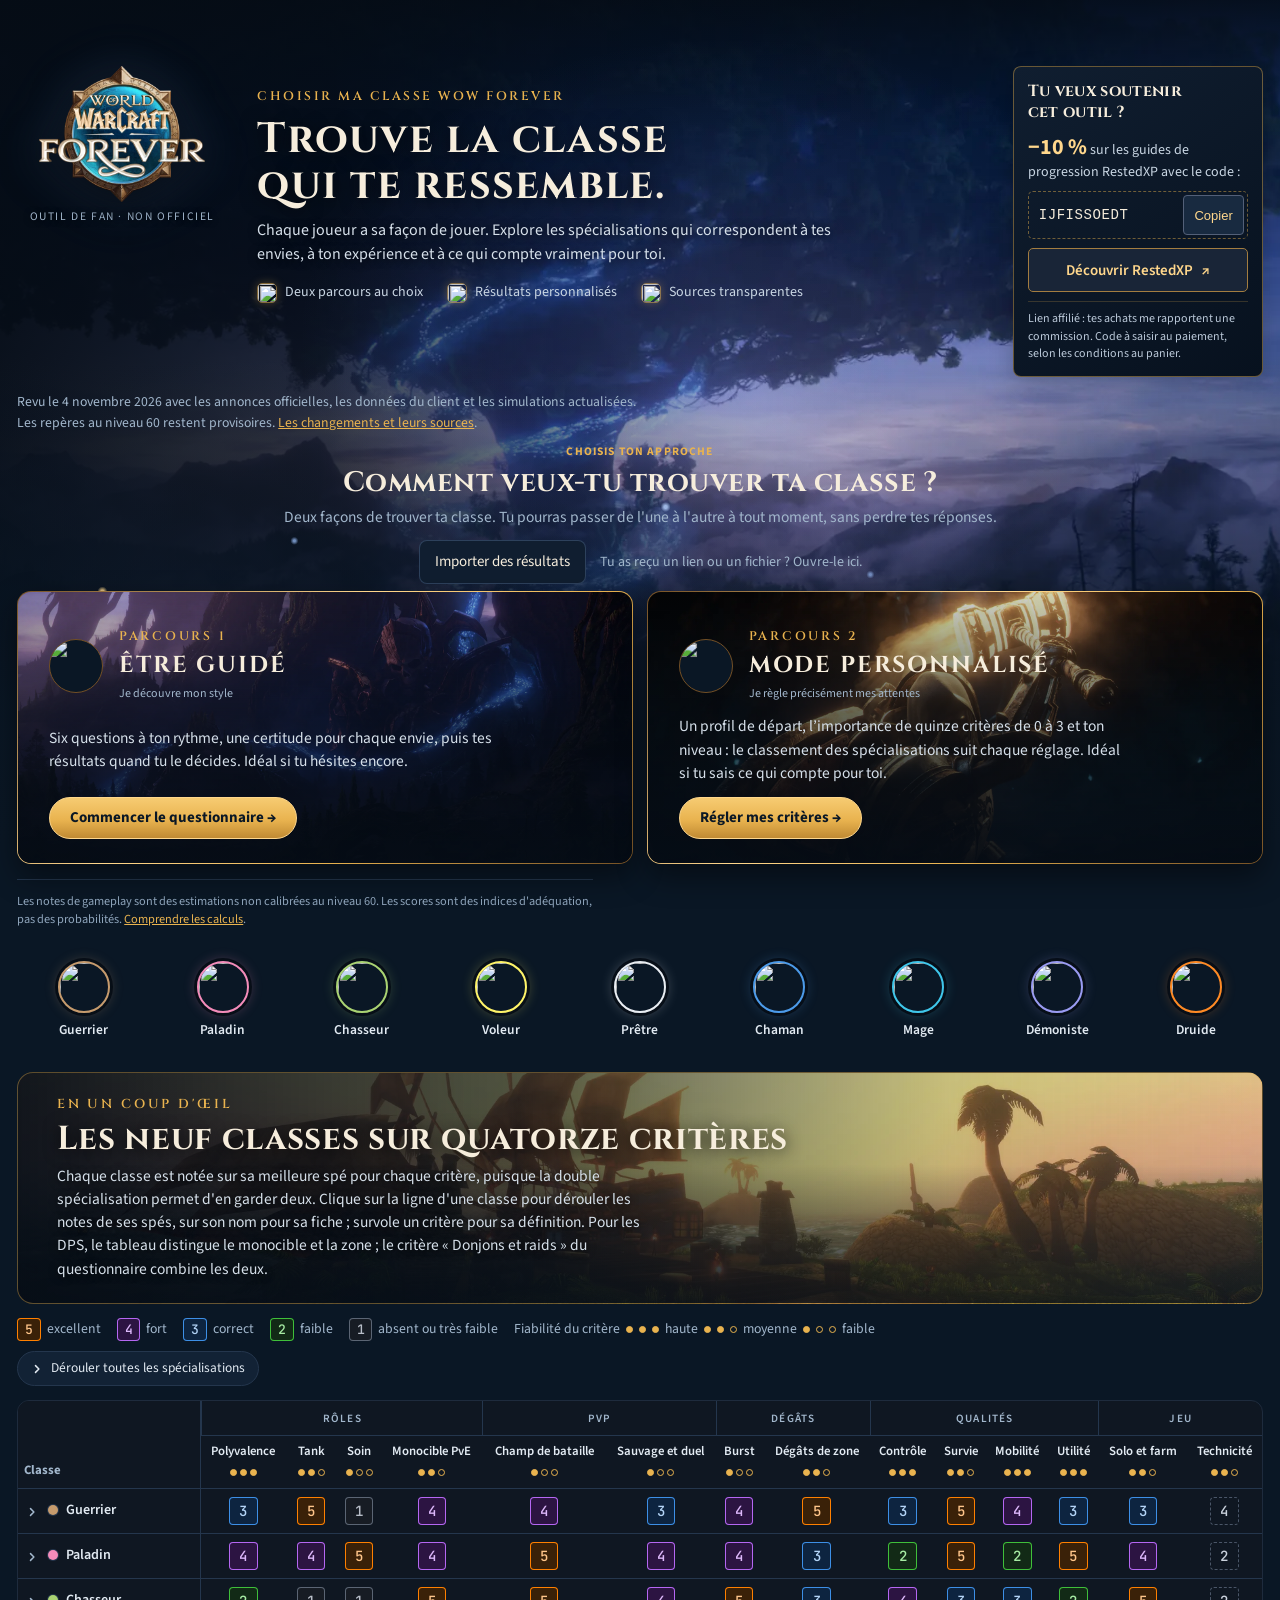
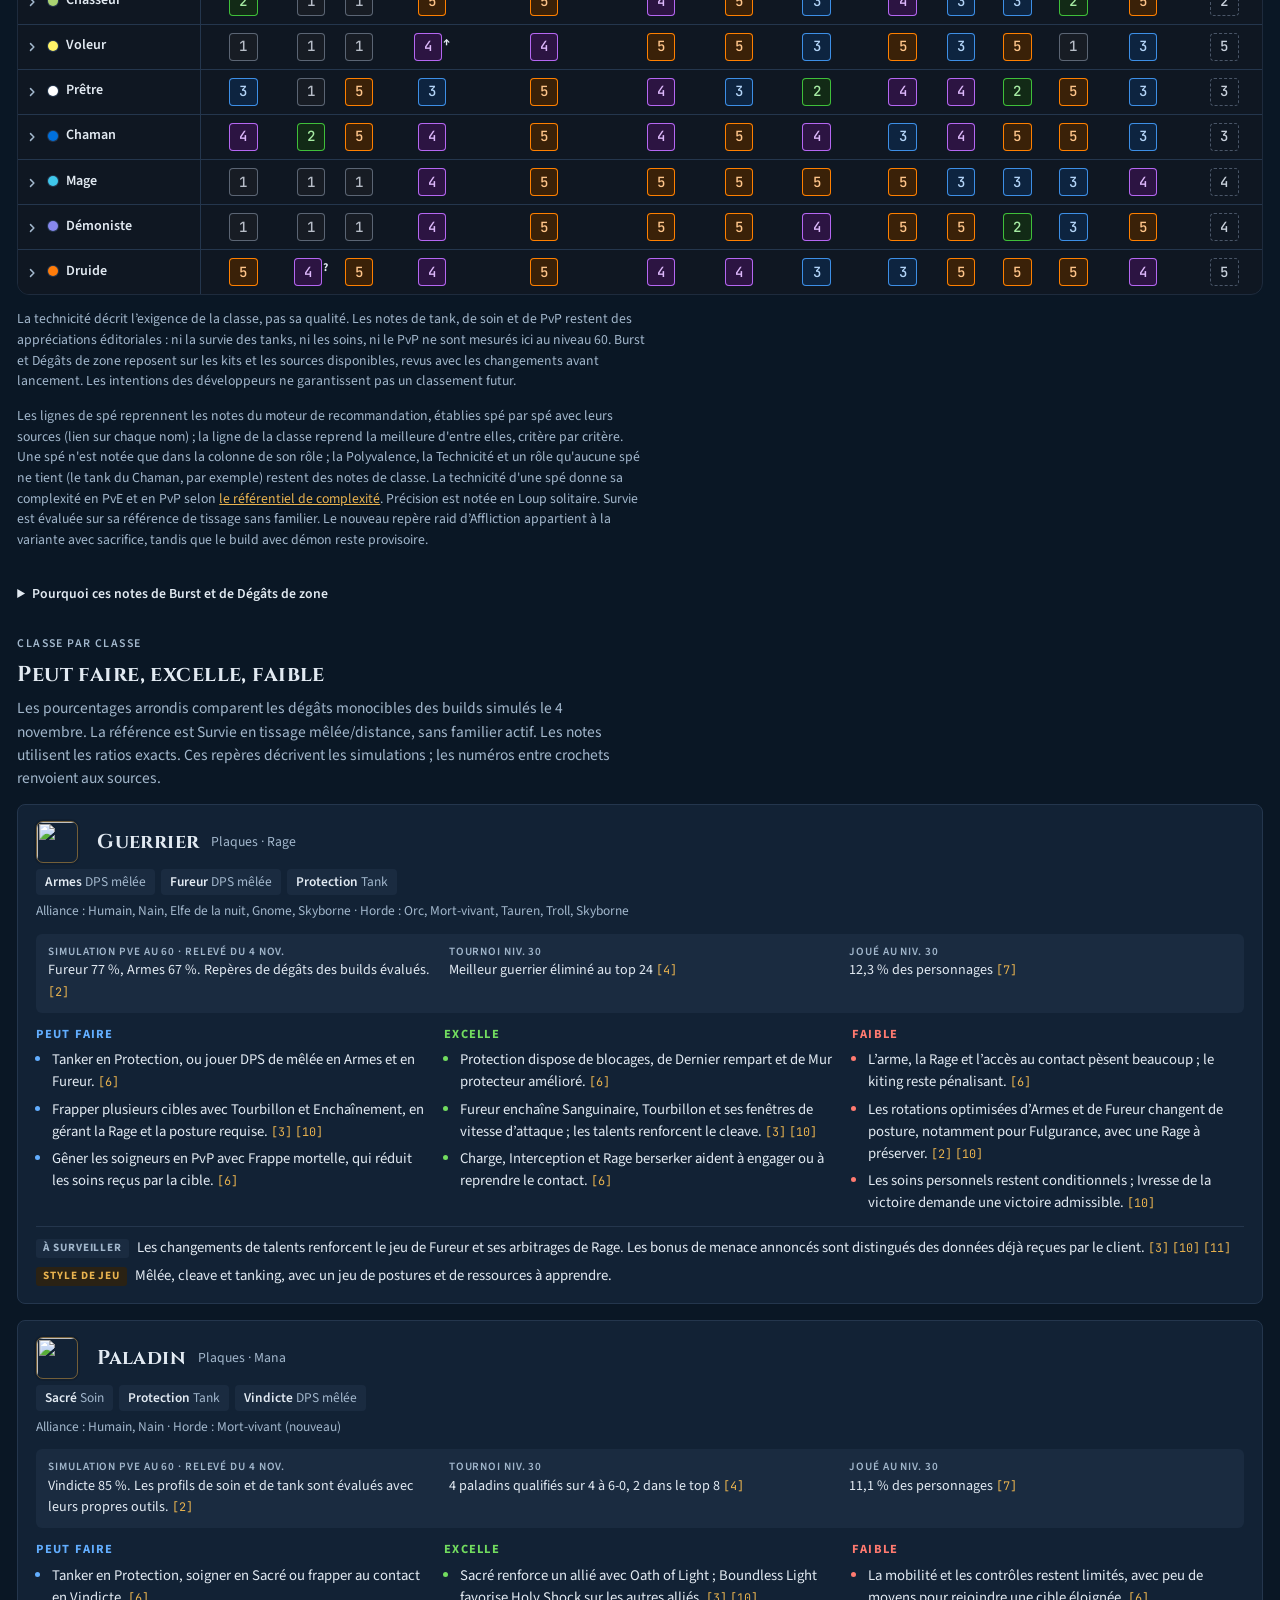
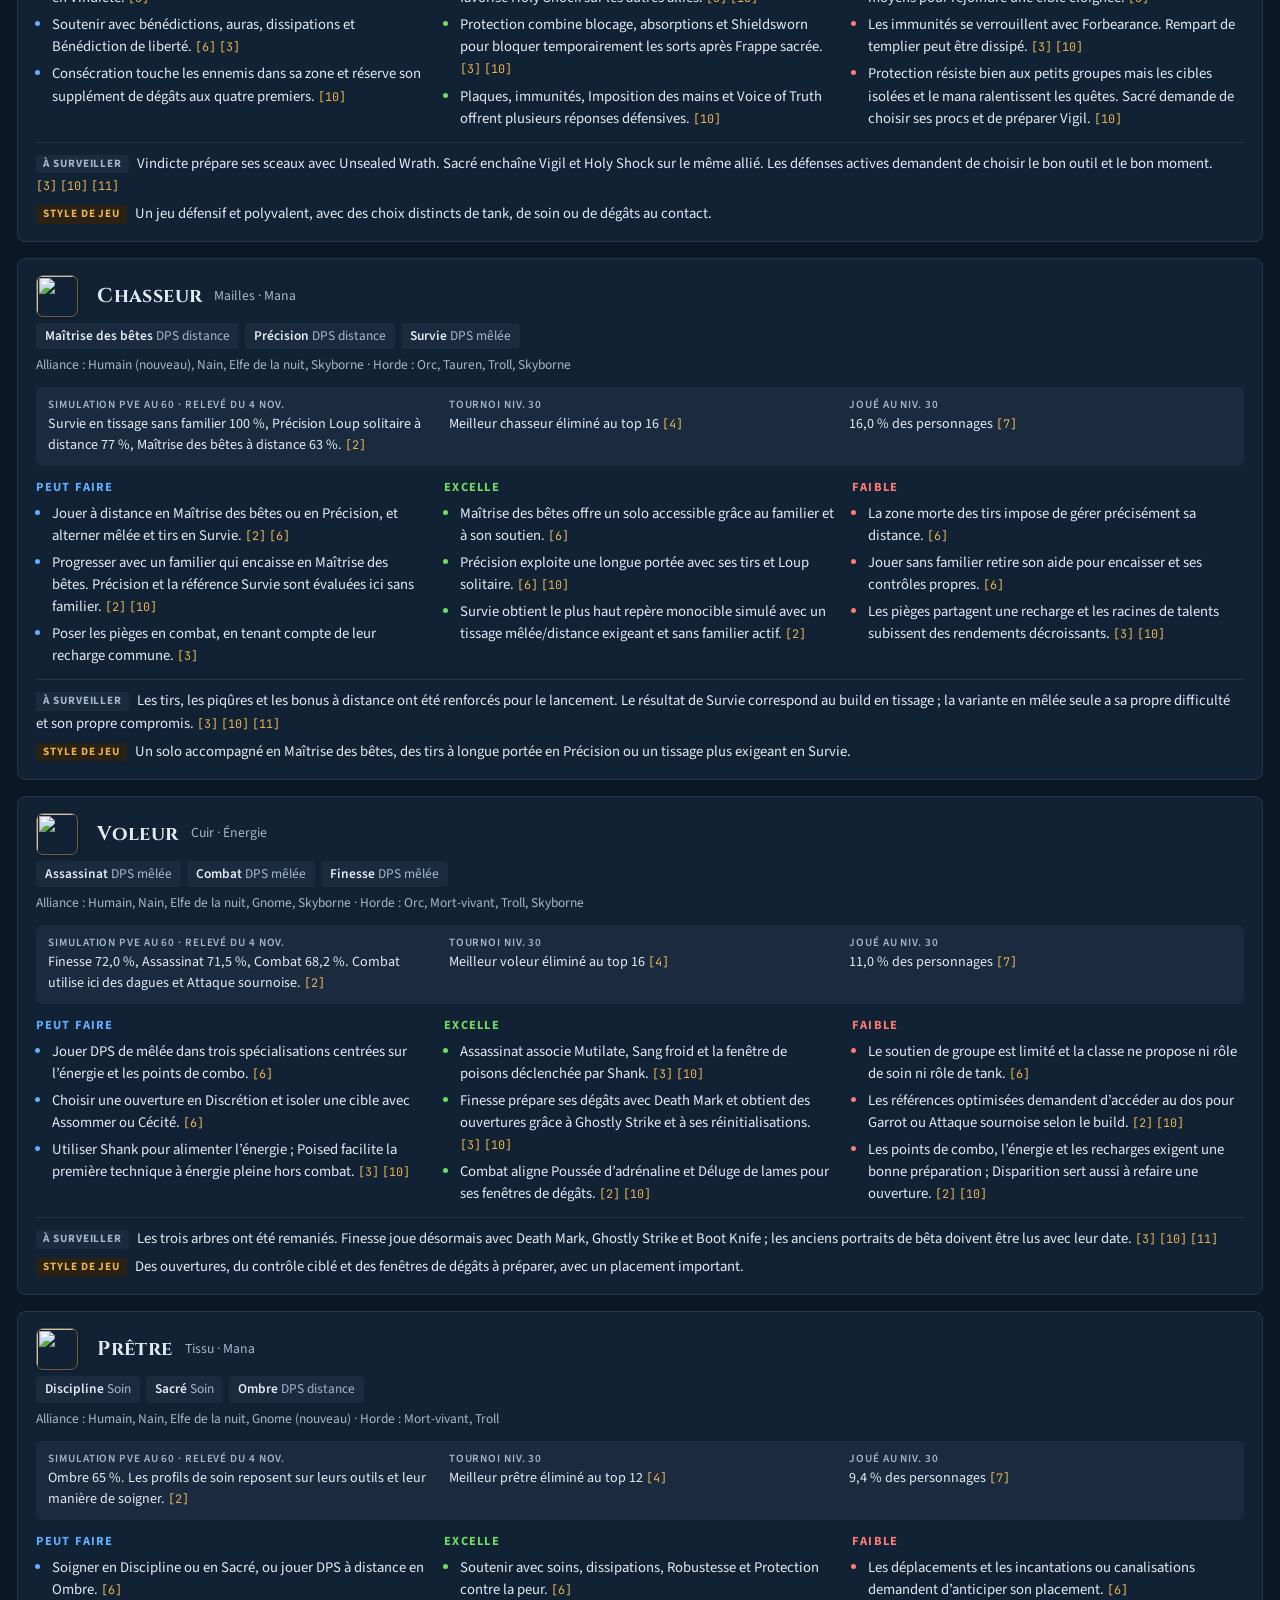
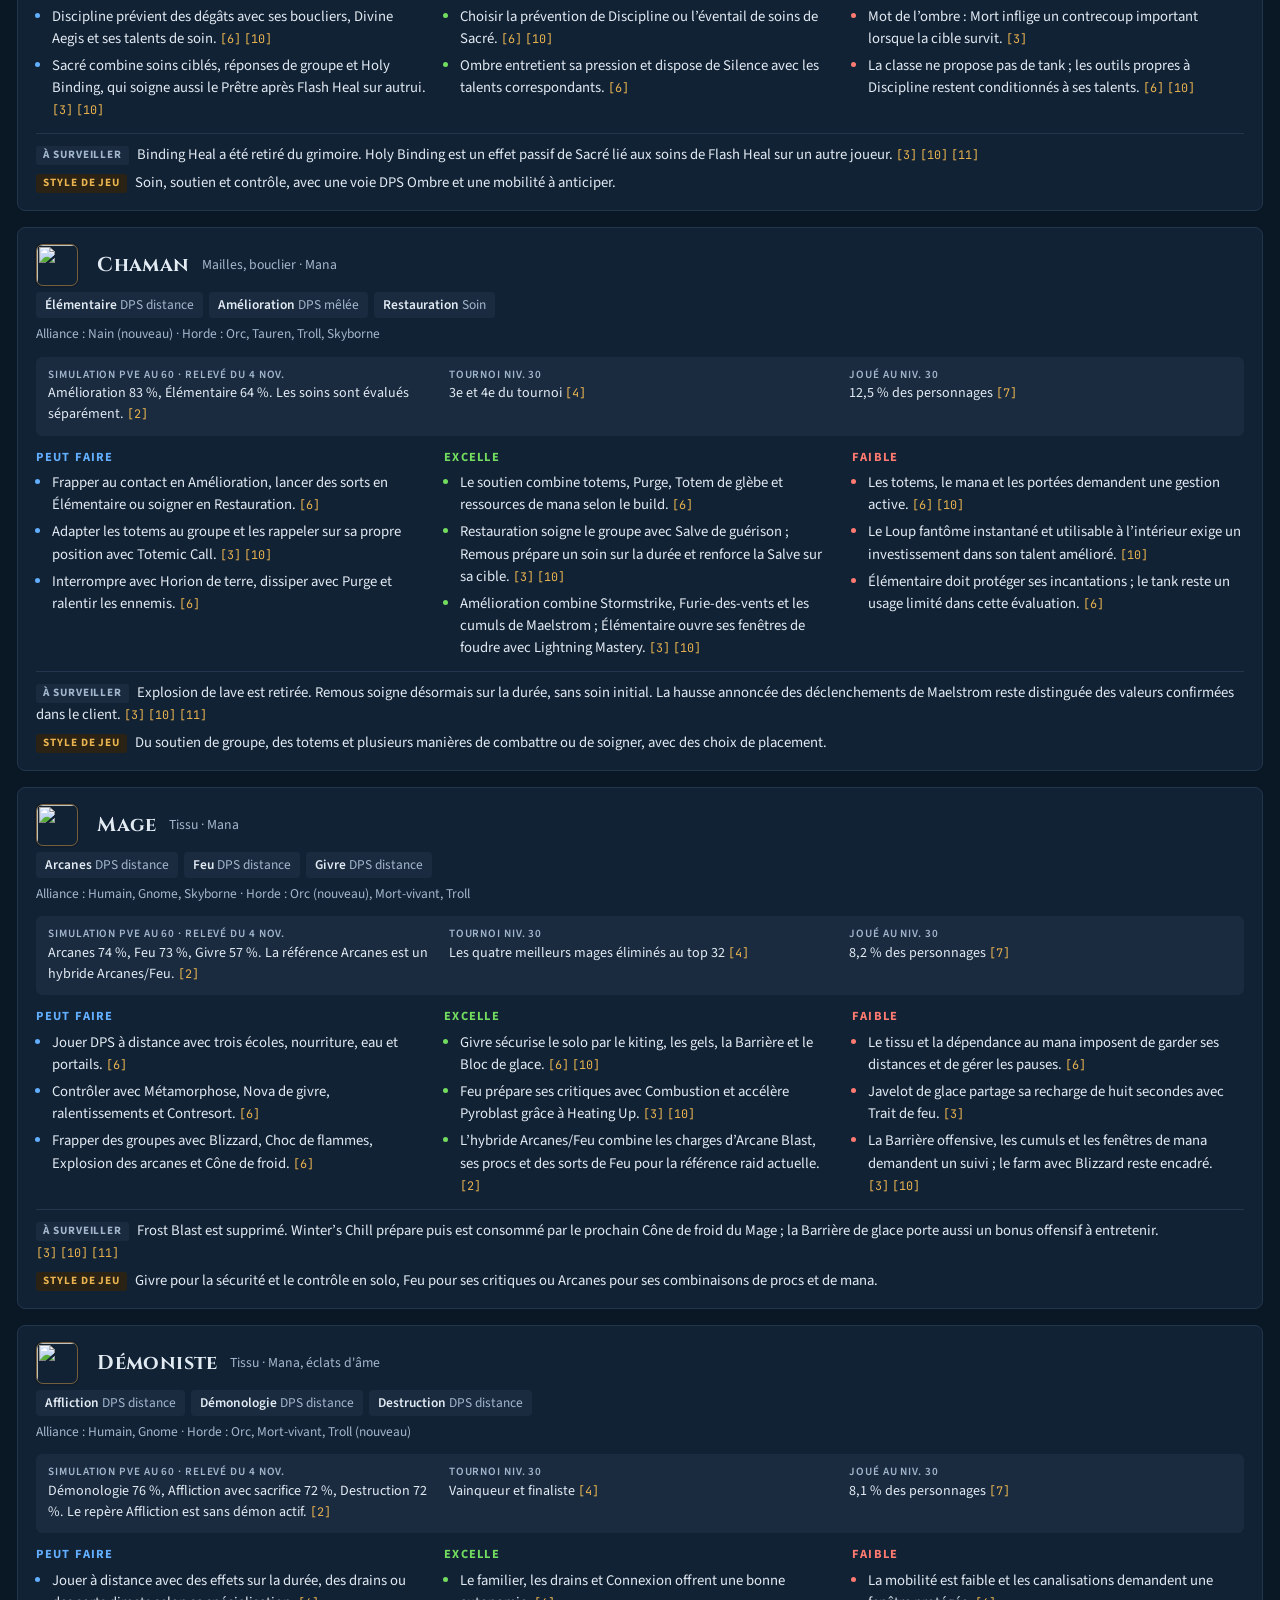
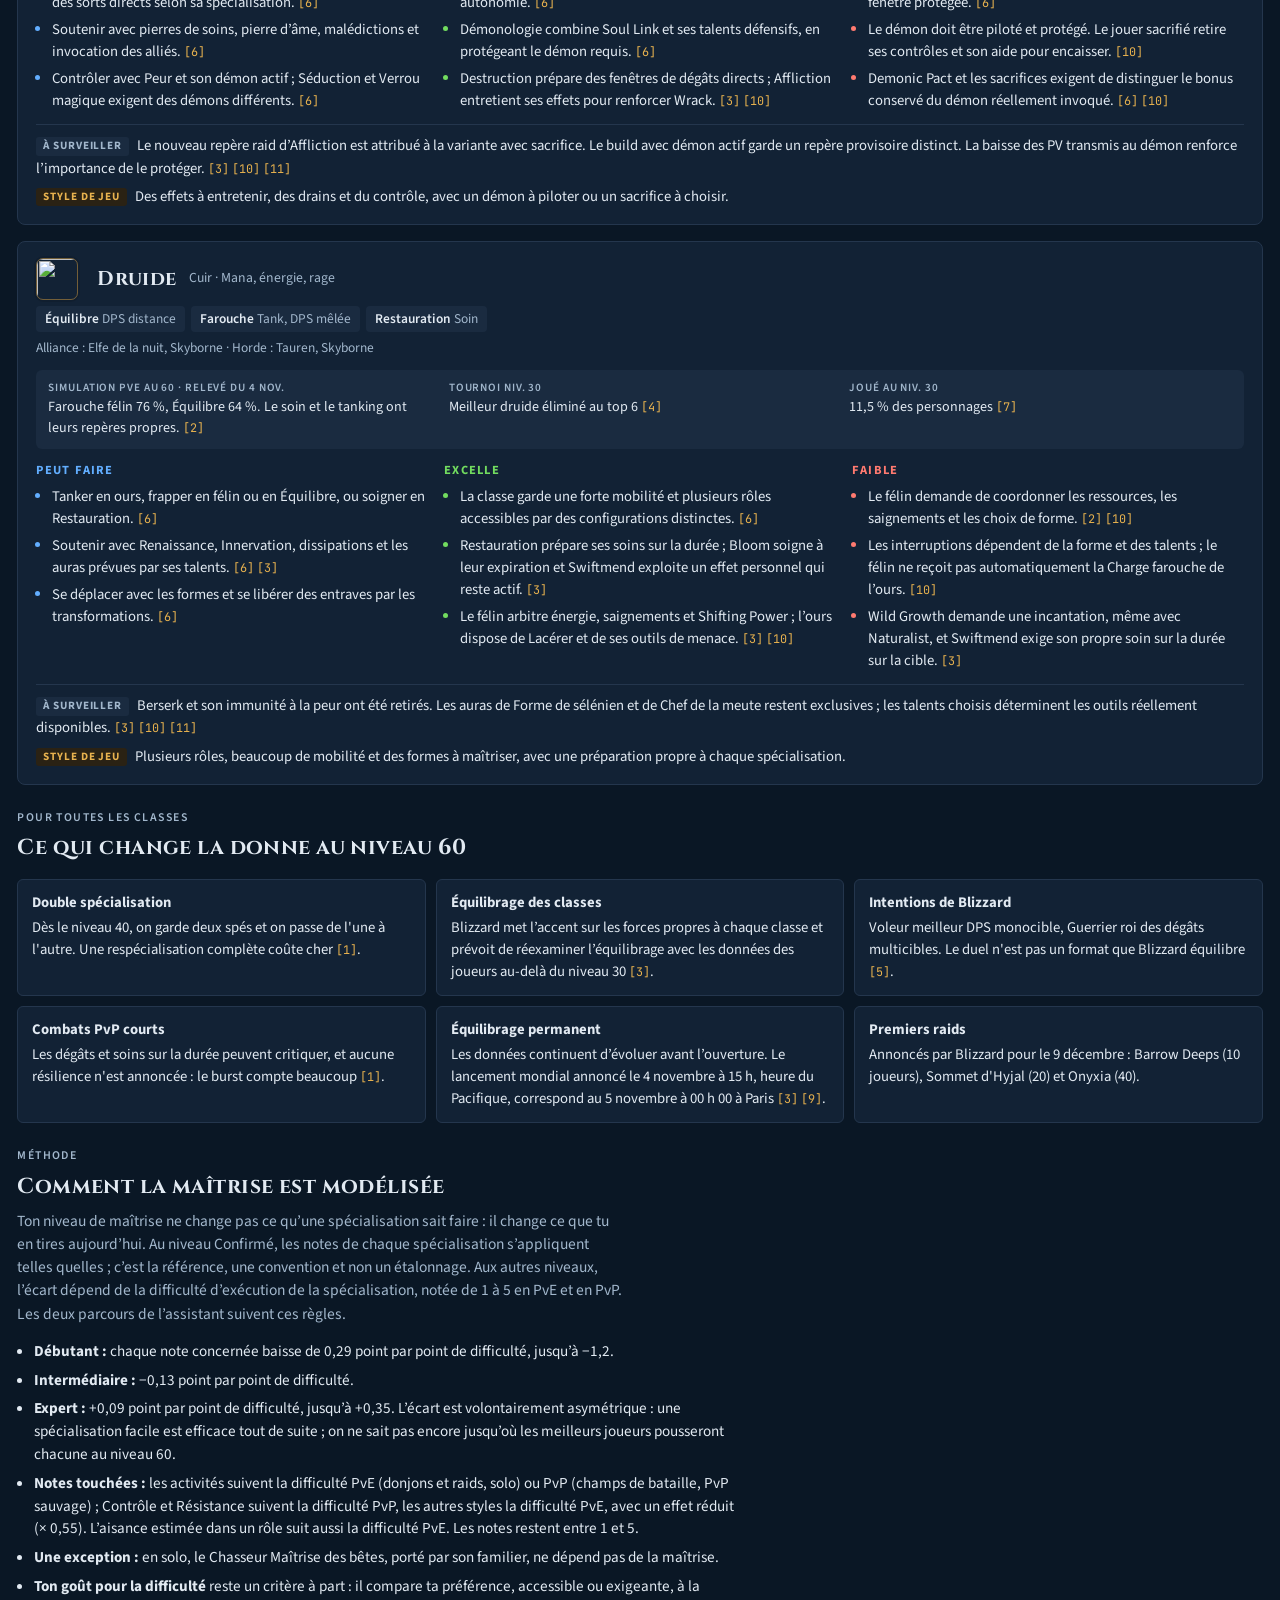
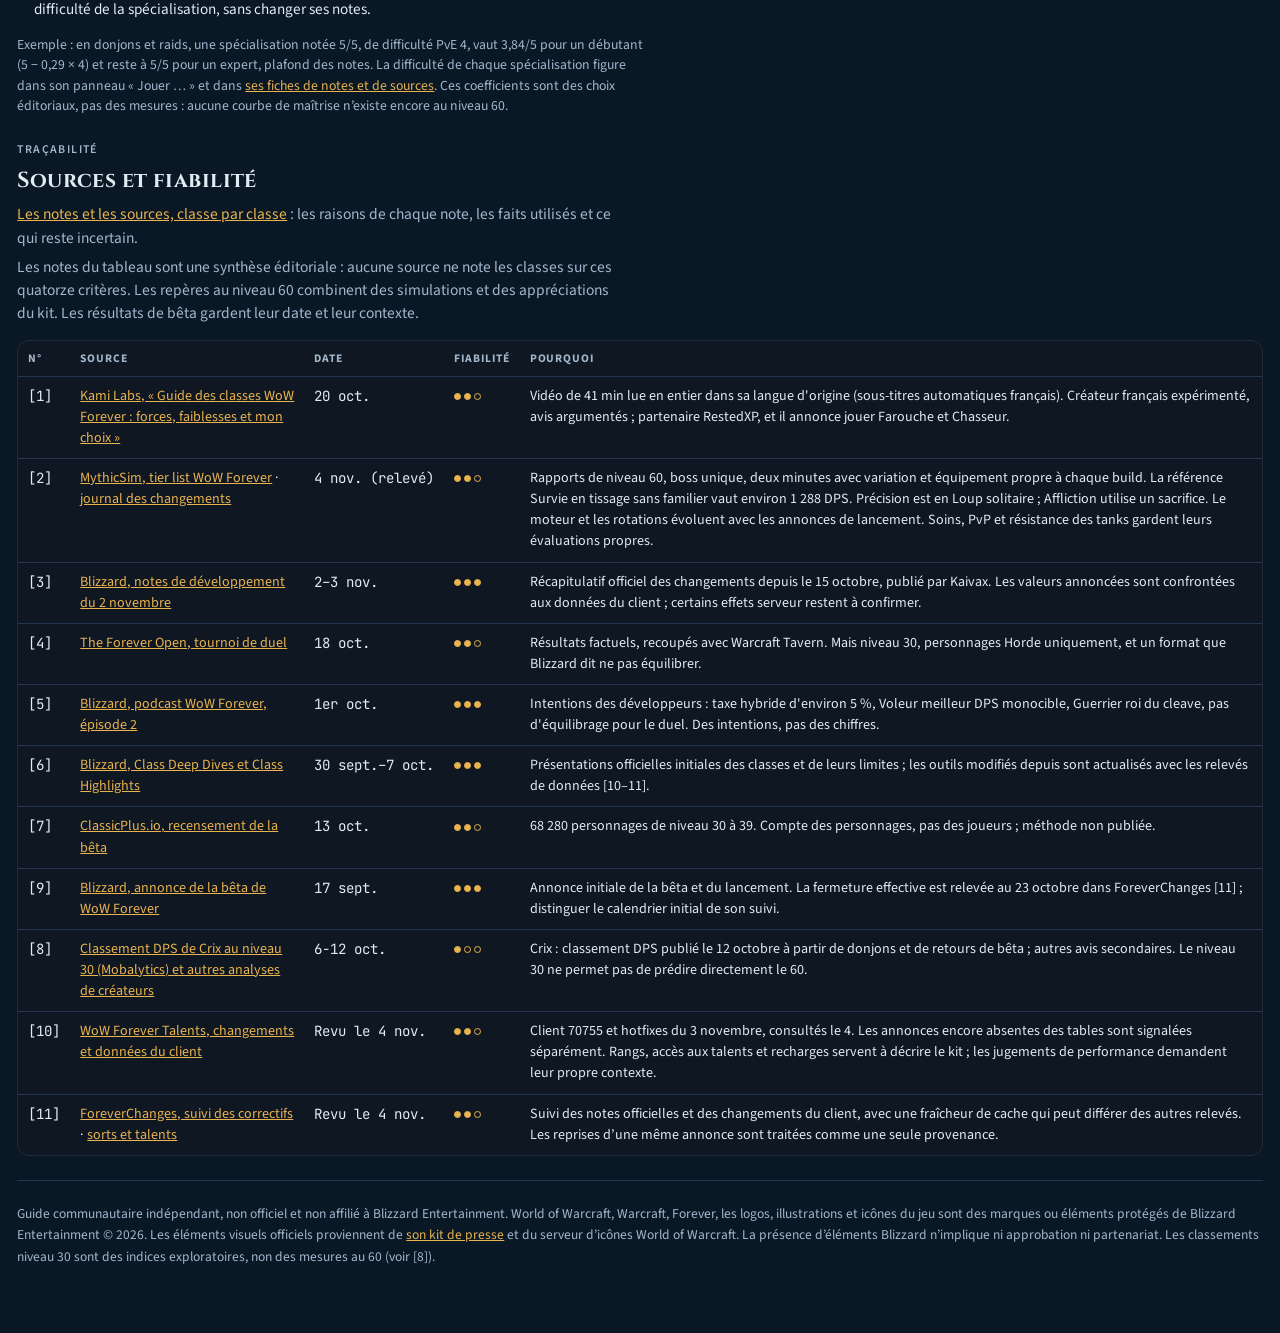
==== commit 32c8d29d: "Reevaluer les 28 configurations apres le bilan des classes" ====
--- a/index.html
+++ b/index.html
@@ -449,8 +449,8 @@
   <h1>Choisir ma classe WoW Forever</h1>
   <p class="lede">À chacun sa façon de jouer. Découvre les classes qui correspondent à tes envies — même si tu hésites — ou construis ton propre classement.</p>
   <div class="status">
-    <div><span>Données revues</span><b>31 oct.</b></div>
-    <div><span>Simulations</span><b>MythicSim, 31 oct.</b></div>
+    <div><span>Données revues</span><b>4 nov.</b></div>
+    <div><span>Simulations</span><b>MythicSim, 4 nov.</b></div>
     <div><span>Tournoi de duel</span><b>18 oct. (niv. 30)</b></div>
     <div><span>Fin de la bêta</span><b>23 oct.</b></div>
     <div><span>Lancement</span><b>nuit du 4 au 5 nov.</b></div>
@@ -484,7 +484,7 @@
       <small id="support-disclosure">Lien affilié : tes achats me rapportent une commission. Code à saisir au paiement, selon les conditions au panier.</small>
     </aside>
   </div>
-  <p class="note">Revu le 31 octobre 2026 : changements avant lancement ; performances niveau 60 encore provisoires. <a href="REVISION-DONNEES-2026-10-31.md">Ce qui a changé et les limites des données</a>.</p>
+  <p class="note">Revu le 4 novembre 2026 avec les annonces officielles, les données du client et les simulations actualisées. Les repères au niveau 60 restent provisoires. <a href="REVISION-DONNEES-2026-11-04.md">Les changements et leurs sources</a>.</p>
   <div id="reco-app" class="reco-panel is-choosing">
     <div class="reco-mode-intro">
       <div class="reco-mode-heading"><span class="reco-kicker">Choisis ton approche</span><h3>Comment veux-tu trouver ta classe&nbsp;?</h3><p>Deux façons de trouver ta classe. Tu pourras passer de l'une à l'autre à tout moment, sans perdre tes réponses.</p></div>
@@ -570,13 +570,13 @@
     <span><i class="chip q1"><b>1</b></i> absent ou très faible</span>
     <span>Fiabilité du critère <span class="rel" title="Fiabilité : haute"><i class="on"></i><i class="on"></i><i class="on"></i></span> haute <span class="rel" title="Fiabilité : moyenne"><i class="on"></i><i class="on"></i><i class=""></i></span> moyenne <span class="rel" title="Fiabilité : faible"><i class="on"></i><i class=""></i><i class=""></i></span> faible</span>
   </div>
-  <div class="table-box"><table class="matrix"><thead><tr><th class="sticky corner" rowspan="2" scope="col">Classe</th><th class="grp" colspan="4" scope="colgroup">Rôles</th><th class="grp" colspan="2" scope="colgroup">PvP</th><th class="grp" colspan="2" scope="colgroup">Dégâts</th><th class="grp" colspan="4" scope="colgroup">Qualités</th><th class="grp" colspan="2" scope="colgroup">Jeu</th></tr><tr><th scope="col" class="ax" title="Rôles tenables et variété des spés."><span class="axl">Polyvalence</span><span class="rel" title="Fiabilité : haute"><i class="on"></i><i class="on"></i><i class="on"></i></span></th><th scope="col" class="ax" title="Meilleure spé de tank de la classe au 60."><span class="axl">Tank</span><span class="rel" title="Fiabilité : moyenne"><i class="on"></i><i class="on"></i><i class=""></i></span></th><th scope="col" class="ax" title="Meilleure spé de soin de la classe au 60."><span class="axl">Soin</span><span class="rel" title="Fiabilité : faible"><i class="on"></i><i class=""></i><i class=""></i></span></th><th scope="col" class="ax" title="Meilleure spé DPS en raid au 60 (simulations MythicSim)."><span class="axl">Monocible PvE</span><span class="rel" title="Fiabilité : moyenne"><i class="on"></i><i class="on"></i><i class=""></i></span></th><th scope="col" class="ax" title="Impact en champ de bataille, PvP de masse."><span class="axl">Champ de bataille</span><span class="rel" title="Fiabilité : faible"><i class="on"></i><i class=""></i><i class=""></i></span></th><th scope="col" class="ax" title="Petit comité, de 1 à 3 joueurs."><span class="axl">Sauvage et duel</span><span class="rel" title="Fiabilité : faible"><i class="on"></i><i class=""></i><i class=""></i></span></th><th scope="col" class="ax" title="Dégâts concentrés en quelques secondes : ouvertures, recharges offensives, enchaînements. Compte surtout en PvP."><span class="axl">Burst</span><span class="rel" title="Fiabilité : faible"><i class="on"></i><i class=""></i><i class=""></i></span></th><th scope="col" class="ax" title="Dégâts sur plusieurs cibles en groupe : packs de donjon, adds, mêlées de champ de bataille. Le farm de zone en solo relève de Solo et farm."><span class="axl">Dégâts de zone</span><span class="rel" title="Fiabilité : moyenne"><i class="on"></i><i class="on"></i><i class=""></i></span></th><th scope="col" class="ax" title="Étourdissements, peurs, métamorphoses, interruptions."><span class="axl">Contrôle</span><span class="rel" title="Fiabilité : haute"><i class="on"></i><i class="on"></i><i class="on"></i></span></th><th scope="col" class="ax" title="Capacité à encaisser et à se maintenir en vie."><span class="axl">Survie</span><span class="rel" title="Fiabilité : moyenne"><i class="on"></i><i class="on"></i><i class=""></i></span></th><th scope="col" class="ax" title="Se rapprocher, fuir, se déplacer."><span class="axl">Mobilité</span><span class="rel" title="Fiabilité : haute"><i class="on"></i><i class="on"></i><i class="on"></i></span></th><th scope="col" class="ax" title="Buffs, rez, dissipations, ressources pour le groupe."><span class="axl">Utilité</span><span class="rel" title="Fiabilité : haute"><i class="on"></i><i class="on"></i><i class="on"></i></span></th><th scope="col" class="ax" title="Leveling, farm, se débrouiller seul."><span class="axl">Solo et farm</span><span class="rel" title="Fiabilité : moyenne"><i class="on"></i><i class="on"></i><i class=""></i></span></th><th scope="col" class="ax" title="Exigence de jeu : 5 = très exigeant (ni bien ni mal)."><span class="axl">Technicité</span><span class="rel" title="Fiabilité : moyenne"><i class="on"></i><i class="on"></i><i class=""></i></span></th></tr></thead><tbody><tr><th scope="row" class="sticky"><a href="#c-guerrier"><span class="sw" style="--cc:#C69B6D"></span>Guerrier</a></th><td class="cell q3" data-c="0" data-k="poly" data-v="3"><b>3</b></td><td class="cell q5" data-c="0" data-k="tank" data-v="5"><b>5</b></td><td class="cell q1" data-c="0" data-k="soin" data-v="1"><b>1</b></td><td class="cell q4" data-c="0" data-k="dps" data-v="4"><b>4</b></td><td class="cell q4" data-c="0" data-k="bg" data-v="4"><b>4</b></td><td class="cell q3" data-c="0" data-k="sauv" data-v="3"><b>3</b></td><td class="cell q5" data-c="0" data-k="burst" data-v="5"><b>5</b></td><td class="cell q5" data-c="0" data-k="zone" data-v="5"><b>5</b></td><td class="cell q3" data-c="0" data-k="ctrl" data-v="3"><b>3</b></td><td class="cell q5" data-c="0" data-k="surv" data-v="5"><b>5</b></td><td class="cell q4" data-c="0" data-k="mob" data-v="4"><b>4</b></td><td class="cell q3" data-c="0" data-k="util" data-v="3"><b>3</b></td><td class="cell q3" data-c="0" data-k="solo" data-v="3"><b>3</b></td><td class="cell tech" data-c="0" data-k="tech" data-v="4"><b>4</b></td></tr><tr><th scope="row" class="sticky"><a href="#c-paladin"><span class="sw" style="--cc:#F48CBA"></span>Paladin</a></th><td class="cell q4" data-c="1" data-k="poly" data-v="4"><b>4</b></td><td class="cell q4" data-c="1" data-k="tank" data-v="4"><b>4</b></td><td class="cell q5" data-c="1" data-k="soin" data-v="5"><b>5</b></td><td class="cell q3" data-c="1" data-k="dps" data-v="3"><b>3</b></td><td class="cell q5" data-c="1" data-k="bg" data-v="5"><b>5</b></td><td class="cell q4" data-c="1" data-k="sauv" data-v="4"><b>4</b></td><td class="cell q4" data-c="1" data-k="burst" data-v="4"><b>4</b></td><td class="cell q3" data-c="1" data-k="zone" data-v="3"><b>3</b></td><td class="cell q2" data-c="1" data-k="ctrl" data-v="2"><b>2</b></td><td class="cell q5" data-c="1" data-k="surv" data-v="5"><b>5</b></td><td class="cell q2" data-c="1" data-k="mob" data-v="2"><b>2</b></td><td class="cell q5" data-c="1" data-k="util" data-v="5"><b>5</b></td><td class="cell q5" data-c="1" data-k="solo" data-v="5"><b>5</b></td><td class="cell tech" data-c="1" data-k="tech" data-v="2"><b>2</b></td></tr><tr><th scope="row" class="sticky"><a href="#c-chasseur"><span class="sw" style="--cc:#AAD372"></span>Chasseur</a></th><td class="cell q2" data-c="2" data-k="poly" data-v="2"><b>2</b></td><td class="cell q1" data-c="2" data-k="tank" data-v="1"><b>1</b></td><td class="cell q1" data-c="2" data-k="soin" data-v="1"><b>1</b></td><td class="cell q5" data-c="2" data-k="dps" data-v="5"><b>5</b></td><td class="cell q5" data-c="2" data-k="bg" data-v="5"><b>5</b></td><td class="cell q4" data-c="2" data-k="sauv" data-v="4"><b>4</b></td><td class="cell q5" data-c="2" data-k="burst" data-v="5"><b>5</b></td><td class="cell q3" data-c="2" data-k="zone" data-v="3"><b>3</b></td><td class="cell q4" data-c="2" data-k="ctrl" data-v="4"><b>4</b></td><td class="cell q3" data-c="2" data-k="surv" data-v="3"><b>3</b></td><td class="cell q3" data-c="2" data-k="mob" data-v="3"><b>3</b></td><td class="cell q2" data-c="2" data-k="util" data-v="2"><b>2</b></td><td class="cell q5" data-c="2" data-k="solo" data-v="5"><b>5</b></td><td class="cell tech" data-c="2" data-k="tech" data-v="2"><b>2</b></td></tr><tr><th scope="row" class="sticky"><a href="#c-voleur"><span class="sw" style="--cc:#FFF468"></span>Voleur</a></th><td class="cell q1" data-c="3" data-k="poly" data-v="1"><b>1</b></td><td class="cell q1" data-c="3" data-k="tank" data-v="1"><b>1</b></td><td class="cell q1" data-c="3" data-k="soin" data-v="1"><b>1</b></td><td class="cell q3" data-c="3" data-k="dps" data-v="3"><b>3</b><sup title="Blizzard veut le monter">↑</sup></td><td class="cell q4" data-c="3" data-k="bg" data-v="4"><b>4</b></td><td class="cell q5" data-c="3" data-k="sauv" data-v="5"><b>5</b></td><td class="cell q5" data-c="3" data-k="burst" data-v="5"><b>5</b></td><td class="cell q3" data-c="3" data-k="zone" data-v="3"><b>3</b></td><td class="cell q5" data-c="3" data-k="ctrl" data-v="5"><b>5</b></td><td class="cell q3" data-c="3" data-k="surv" data-v="3"><b>3</b></td><td class="cell q5" data-c="3" data-k="mob" data-v="5"><b>5</b></td><td class="cell q1" data-c="3" data-k="util" data-v="1"><b>1</b></td><td class="cell q3" data-c="3" data-k="solo" data-v="3"><b>3</b></td><td class="cell tech" data-c="3" data-k="tech" data-v="5"><b>5</b></td></tr><tr><th scope="row" class="sticky"><a href="#c-pretre"><span class="sw" style="--cc:#FFFFFF"></span>Prêtre</a></th><td class="cell q3" data-c="4" data-k="poly" data-v="3"><b>3</b></td><td class="cell q1" data-c="4" data-k="tank" data-v="1"><b>1</b></td><td class="cell q5" data-c="4" data-k="soin" data-v="5"><b>5</b></td><td class="cell q3" data-c="4" data-k="dps" data-v="3"><b>3</b></td><td class="cell q5" data-c="4" data-k="bg" data-v="5"><b>5</b></td><td class="cell q4" data-c="4" data-k="sauv" data-v="4"><b>4</b></td><td class="cell q3" data-c="4" data-k="burst" data-v="3"><b>3</b></td><td class="cell q2" data-c="4" data-k="zone" data-v="2"><b>2</b></td><td class="cell q4" data-c="4" data-k="ctrl" data-v="4"><b>4</b></td><td class="cell q4" data-c="4" data-k="surv" data-v="4"><b>4</b></td><td class="cell q2" data-c="4" data-k="mob" data-v="2"><b>2</b></td><td class="cell q5" data-c="4" data-k="util" data-v="5"><b>5</b></td><td class="cell q3" data-c="4" data-k="solo" data-v="3"><b>3</b></td><td class="cell tech" data-c="4" data-k="tech" data-v="3"><b>3</b></td></tr><tr><th scope="row" class="sticky"><a href="#c-chaman"><span class="sw" style="--cc:#0070DD"></span>Chaman</a></th><td class="cell q4" data-c="5" data-k="poly" data-v="4"><b>4</b></td><td class="cell q2" data-c="5" data-k="tank" data-v="2"><b>2</b></td><td class="cell q5" data-c="5" data-k="soin" data-v="5"><b>5</b></td><td class="cell q3" data-c="5" data-k="dps" data-v="3"><b>3</b></td><td class="cell q5" data-c="5" data-k="bg" data-v="5"><b>5</b></td><td class="cell q4" data-c="5" data-k="sauv" data-v="4"><b>4</b></td><td class="cell q5" data-c="5" data-k="burst" data-v="5"><b>5</b></td><td class="cell q4" data-c="5" data-k="zone" data-v="4"><b>4</b></td><td class="cell q3" data-c="5" data-k="ctrl" data-v="3"><b>3</b></td><td class="cell q4" data-c="5" data-k="surv" data-v="4"><b>4</b></td><td class="cell q5" data-c="5" data-k="mob" data-v="5"><b>5</b></td><td class="cell q5" data-c="5" data-k="util" data-v="5"><b>5</b></td><td class="cell q3" data-c="5" data-k="solo" data-v="3"><b>3</b></td><td class="cell tech" data-c="5" data-k="tech" data-v="3"><b>3</b></td></tr><tr><th scope="row" class="sticky"><a href="#c-mage"><span class="sw" style="--cc:#3FC7EB"></span>Mage</a></th><td class="cell q1" data-c="6" data-k="poly" data-v="1"><b>1</b></td><td class="cell q1" data-c="6" data-k="tank" data-v="1"><b>1</b></td><td class="cell q1" data-c="6" data-k="soin" data-v="1"><b>1</b></td><td class="cell q4" data-c="6" data-k="dps" data-v="4"><b>4</b></td><td class="cell q5" data-c="6" data-k="bg" data-v="5"><b>5</b></td><td class="cell q5" data-c="6" data-k="sauv" data-v="5"><b>5</b></td><td class="cell q5" data-c="6" data-k="burst" data-v="5"><b>5</b></td><td class="cell q5" data-c="6" data-k="zone" data-v="5"><b>5</b></td><td class="cell q5" data-c="6" data-k="ctrl" data-v="5"><b>5</b></td><td class="cell q3" data-c="6" data-k="surv" data-v="3"><b>3</b></td><td class="cell q3" data-c="6" data-k="mob" data-v="3"><b>3</b></td><td class="cell q3" data-c="6" data-k="util" data-v="3"><b>3</b></td><td class="cell q3" data-c="6" data-k="solo" data-v="3"><b>3</b></td><td class="cell tech" data-c="6" data-k="tech" data-v="4"><b>4</b></td></tr><tr><th scope="row" class="sticky"><a href="#c-demoniste"><span class="sw" style="--cc:#8788EE"></span>Démoniste</a></th><td class="cell q1" data-c="7" data-k="poly" data-v="1"><b>1</b></td><td class="cell q1" data-c="7" data-k="tank" data-v="1"><b>1</b></td><td class="cell q1" data-c="7" data-k="soin" data-v="1"><b>1</b></td><td class="cell q4" data-c="7" data-k="dps" data-v="4"><b>4</b></td><td class="cell q5" data-c="7" data-k="bg" data-v="5"><b>5</b></td><td class="cell q5" data-c="7" data-k="sauv" data-v="5"><b>5</b></td><td class="cell q5" data-c="7" data-k="burst" data-v="5"><b>5</b></td><td class="cell q4" data-c="7" data-k="zone" data-v="4"><b>4</b></td><td class="cell q5" data-c="7" data-k="ctrl" data-v="5"><b>5</b></td><td class="cell q5" data-c="7" data-k="surv" data-v="5"><b>5</b></td><td class="cell q2" data-c="7" data-k="mob" data-v="2"><b>2</b></td><td class="cell q3" data-c="7" data-k="util" data-v="3"><b>3</b></td><td class="cell q5" data-c="7" data-k="solo" data-v="5"><b>5</b></td><td class="cell tech" data-c="7" data-k="tech" data-v="4"><b>4</b></td></tr><tr><th scope="row" class="sticky"><a href="#c-druide"><span class="sw" style="--cc:#FF7C0A"></span>Druide</a></th><td class="cell q5" data-c="8" data-k="poly" data-v="5"><b>5</b></td><td class="cell q4" data-c="8" data-k="tank" data-v="4"><b>4</b><sup title="Non vérifié en jeu">?</sup></td><td class="cell q5" data-c="8" data-k="soin" data-v="5"><b>5</b></td><td class="cell q3" data-c="8" data-k="dps" data-v="3"><b>3</b></td><td class="cell q5" data-c="8" data-k="bg" data-v="5"><b>5</b></td><td class="cell q4" data-c="8" data-k="sauv" data-v="4"><b>4</b></td><td class="cell q4" data-c="8" data-k="burst" data-v="4"><b>4</b></td><td class="cell q3" data-c="8" data-k="zone" data-v="3"><b>3</b></td><td class="cell q3" data-c="8" data-k="ctrl" data-v="3"><b>3</b></td><td class="cell q5" data-c="8" data-k="surv" data-v="5"><b>5</b></td><td class="cell q5" data-c="8" data-k="mob" data-v="5"><b>5</b></td><td class="cell q5" data-c="8" data-k="util" data-v="5"><b>5</b></td><td class="cell q4" data-c="8" data-k="solo" data-v="4"><b>4</b></td><td class="cell tech" data-c="8" data-k="tech" data-v="5"><b>5</b></td></tr></tbody></table></div>
+  <div class="table-box"><table class="matrix"><thead><tr><th class="sticky corner" rowspan="2" scope="col">Classe</th><th class="grp" colspan="4" scope="colgroup">Rôles</th><th class="grp" colspan="2" scope="colgroup">PvP</th><th class="grp" colspan="2" scope="colgroup">Dégâts</th><th class="grp" colspan="4" scope="colgroup">Qualités</th><th class="grp" colspan="2" scope="colgroup">Jeu</th></tr><tr><th scope="col" class="ax" title="Rôles tenables et variété des spés."><span class="axl">Polyvalence</span><span class="rel" title="Fiabilité : haute"><i class="on"></i><i class="on"></i><i class="on"></i></span></th><th scope="col" class="ax" title="Meilleure spé de tank de la classe au 60."><span class="axl">Tank</span><span class="rel" title="Fiabilité : moyenne"><i class="on"></i><i class="on"></i><i class=""></i></span></th><th scope="col" class="ax" title="Meilleure spé de soin de la classe au 60."><span class="axl">Soin</span><span class="rel" title="Fiabilité : faible"><i class="on"></i><i class=""></i><i class=""></i></span></th><th scope="col" class="ax" title="Meilleure spé DPS en raid au 60 (simulations MythicSim)."><span class="axl">Monocible PvE</span><span class="rel" title="Fiabilité : moyenne"><i class="on"></i><i class="on"></i><i class=""></i></span></th><th scope="col" class="ax" title="Impact en champ de bataille, PvP de masse."><span class="axl">Champ de bataille</span><span class="rel" title="Fiabilité : faible"><i class="on"></i><i class=""></i><i class=""></i></span></th><th scope="col" class="ax" title="Petit comité, de 1 à 3 joueurs."><span class="axl">Sauvage et duel</span><span class="rel" title="Fiabilité : faible"><i class="on"></i><i class=""></i><i class=""></i></span></th><th scope="col" class="ax" title="Dégâts concentrés en quelques secondes : ouvertures, recharges offensives, enchaînements. Compte surtout en PvP."><span class="axl">Burst</span><span class="rel" title="Fiabilité : faible"><i class="on"></i><i class=""></i><i class=""></i></span></th><th scope="col" class="ax" title="Dégâts sur plusieurs cibles en groupe : packs de donjon, adds, mêlées de champ de bataille. Le farm de zone en solo relève de Solo et farm."><span class="axl">Dégâts de zone</span><span class="rel" title="Fiabilité : moyenne"><i class="on"></i><i class="on"></i><i class=""></i></span></th><th scope="col" class="ax" title="Étourdissements, peurs, métamorphoses, interruptions."><span class="axl">Contrôle</span><span class="rel" title="Fiabilité : haute"><i class="on"></i><i class="on"></i><i class="on"></i></span></th><th scope="col" class="ax" title="Capacité à encaisser et à se maintenir en vie."><span class="axl">Survie</span><span class="rel" title="Fiabilité : moyenne"><i class="on"></i><i class="on"></i><i class=""></i></span></th><th scope="col" class="ax" title="Se rapprocher, fuir, se déplacer."><span class="axl">Mobilité</span><span class="rel" title="Fiabilité : haute"><i class="on"></i><i class="on"></i><i class="on"></i></span></th><th scope="col" class="ax" title="Buffs, rez, dissipations, ressources pour le groupe."><span class="axl">Utilité</span><span class="rel" title="Fiabilité : haute"><i class="on"></i><i class="on"></i><i class="on"></i></span></th><th scope="col" class="ax" title="Leveling, farm, se débrouiller seul."><span class="axl">Solo et farm</span><span class="rel" title="Fiabilité : moyenne"><i class="on"></i><i class="on"></i><i class=""></i></span></th><th scope="col" class="ax" title="Exigence de jeu : 5 = très exigeant (ni bien ni mal)."><span class="axl">Technicité</span><span class="rel" title="Fiabilité : moyenne"><i class="on"></i><i class="on"></i><i class=""></i></span></th></tr></thead><tbody><tr><th scope="row" class="sticky"><a href="#c-guerrier"><span class="sw" style="--cc:#C69B6D"></span>Guerrier</a></th><td class="cell q3" data-c="0" data-k="poly" data-v="3"><b>3</b></td><td class="cell q5" data-c="0" data-k="tank" data-v="5"><b>5</b></td><td class="cell q1" data-c="0" data-k="soin" data-v="1"><b>1</b></td><td class="cell q4" data-c="0" data-k="dps" data-v="4"><b>4</b></td><td class="cell q4" data-c="0" data-k="bg" data-v="4"><b>4</b></td><td class="cell q3" data-c="0" data-k="sauv" data-v="3"><b>3</b></td><td class="cell q4" data-c="0" data-k="burst" data-v="4"><b>4</b></td><td class="cell q5" data-c="0" data-k="zone" data-v="5"><b>5</b></td><td class="cell q3" data-c="0" data-k="ctrl" data-v="3"><b>3</b></td><td class="cell q5" data-c="0" data-k="surv" data-v="5"><b>5</b></td><td class="cell q4" data-c="0" data-k="mob" data-v="4"><b>4</b></td><td class="cell q3" data-c="0" data-k="util" data-v="3"><b>3</b></td><td class="cell q3" data-c="0" data-k="solo" data-v="3"><b>3</b></td><td class="cell tech" data-c="0" data-k="tech" data-v="4"><b>4</b></td></tr><tr><th scope="row" class="sticky"><a href="#c-paladin"><span class="sw" style="--cc:#F48CBA"></span>Paladin</a></th><td class="cell q4" data-c="1" data-k="poly" data-v="4"><b>4</b></td><td class="cell q4" data-c="1" data-k="tank" data-v="4"><b>4</b></td><td class="cell q5" data-c="1" data-k="soin" data-v="5"><b>5</b></td><td class="cell q4" data-c="1" data-k="dps" data-v="4"><b>4</b></td><td class="cell q5" data-c="1" data-k="bg" data-v="5"><b>5</b></td><td class="cell q4" data-c="1" data-k="sauv" data-v="4"><b>4</b></td><td class="cell q4" data-c="1" data-k="burst" data-v="4"><b>4</b></td><td class="cell q3" data-c="1" data-k="zone" data-v="3"><b>3</b></td><td class="cell q2" data-c="1" data-k="ctrl" data-v="2"><b>2</b></td><td class="cell q5" data-c="1" data-k="surv" data-v="5"><b>5</b></td><td class="cell q2" data-c="1" data-k="mob" data-v="2"><b>2</b></td><td class="cell q5" data-c="1" data-k="util" data-v="5"><b>5</b></td><td class="cell q4" data-c="1" data-k="solo" data-v="4"><b>4</b></td><td class="cell tech" data-c="1" data-k="tech" data-v="2"><b>2</b></td></tr><tr><th scope="row" class="sticky"><a href="#c-chasseur"><span class="sw" style="--cc:#AAD372"></span>Chasseur</a></th><td class="cell q2" data-c="2" data-k="poly" data-v="2"><b>2</b></td><td class="cell q1" data-c="2" data-k="tank" data-v="1"><b>1</b></td><td class="cell q1" data-c="2" data-k="soin" data-v="1"><b>1</b></td><td class="cell q5" data-c="2" data-k="dps" data-v="5"><b>5</b></td><td class="cell q5" data-c="2" data-k="bg" data-v="5"><b>5</b></td><td class="cell q4" data-c="2" data-k="sauv" data-v="4"><b>4</b></td><td class="cell q5" data-c="2" data-k="burst" data-v="5"><b>5</b></td><td class="cell q3" data-c="2" data-k="zone" data-v="3"><b>3</b></td><td class="cell q4" data-c="2" data-k="ctrl" data-v="4"><b>4</b></td><td class="cell q3" data-c="2" data-k="surv" data-v="3"><b>3</b></td><td class="cell q3" data-c="2" data-k="mob" data-v="3"><b>3</b></td><td class="cell q2" data-c="2" data-k="util" data-v="2"><b>2</b></td><td class="cell q5" data-c="2" data-k="solo" data-v="5"><b>5</b></td><td class="cell tech" data-c="2" data-k="tech" data-v="2"><b>2</b></td></tr><tr><th scope="row" class="sticky"><a href="#c-voleur"><span class="sw" style="--cc:#FFF468"></span>Voleur</a></th><td class="cell q1" data-c="3" data-k="poly" data-v="1"><b>1</b></td><td class="cell q1" data-c="3" data-k="tank" data-v="1"><b>1</b></td><td class="cell q1" data-c="3" data-k="soin" data-v="1"><b>1</b></td><td class="cell q4" data-c="3" data-k="dps" data-v="4"><b>4</b><sup title="Blizzard veut le monter">↑</sup></td><td class="cell q4" data-c="3" data-k="bg" data-v="4"><b>4</b></td><td class="cell q5" data-c="3" data-k="sauv" data-v="5"><b>5</b></td><td class="cell q5" data-c="3" data-k="burst" data-v="5"><b>5</b></td><td class="cell q3" data-c="3" data-k="zone" data-v="3"><b>3</b></td><td class="cell q5" data-c="3" data-k="ctrl" data-v="5"><b>5</b></td><td class="cell q3" data-c="3" data-k="surv" data-v="3"><b>3</b></td><td class="cell q5" data-c="3" data-k="mob" data-v="5"><b>5</b></td><td class="cell q1" data-c="3" data-k="util" data-v="1"><b>1</b></td><td class="cell q3" data-c="3" data-k="solo" data-v="3"><b>3</b></td><td class="cell tech" data-c="3" data-k="tech" data-v="5"><b>5</b></td></tr><tr><th scope="row" class="sticky"><a href="#c-pretre"><span class="sw" style="--cc:#FFFFFF"></span>Prêtre</a></th><td class="cell q3" data-c="4" data-k="poly" data-v="3"><b>3</b></td><td class="cell q1" data-c="4" data-k="tank" data-v="1"><b>1</b></td><td class="cell q5" data-c="4" data-k="soin" data-v="5"><b>5</b></td><td class="cell q3" data-c="4" data-k="dps" data-v="3"><b>3</b></td><td class="cell q5" data-c="4" data-k="bg" data-v="5"><b>5</b></td><td class="cell q4" data-c="4" data-k="sauv" data-v="4"><b>4</b></td><td class="cell q3" data-c="4" data-k="burst" data-v="3"><b>3</b></td><td class="cell q2" data-c="4" data-k="zone" data-v="2"><b>2</b></td><td class="cell q4" data-c="4" data-k="ctrl" data-v="4"><b>4</b></td><td class="cell q4" data-c="4" data-k="surv" data-v="4"><b>4</b></td><td class="cell q2" data-c="4" data-k="mob" data-v="2"><b>2</b></td><td class="cell q5" data-c="4" data-k="util" data-v="5"><b>5</b></td><td class="cell q3" data-c="4" data-k="solo" data-v="3"><b>3</b></td><td class="cell tech" data-c="4" data-k="tech" data-v="3"><b>3</b></td></tr><tr><th scope="row" class="sticky"><a href="#c-chaman"><span class="sw" style="--cc:#0070DD"></span>Chaman</a></th><td class="cell q4" data-c="5" data-k="poly" data-v="4"><b>4</b></td><td class="cell q2" data-c="5" data-k="tank" data-v="2"><b>2</b></td><td class="cell q5" data-c="5" data-k="soin" data-v="5"><b>5</b></td><td class="cell q4" data-c="5" data-k="dps" data-v="4"><b>4</b></td><td class="cell q5" data-c="5" data-k="bg" data-v="5"><b>5</b></td><td class="cell q4" data-c="5" data-k="sauv" data-v="4"><b>4</b></td><td class="cell q5" data-c="5" data-k="burst" data-v="5"><b>5</b></td><td class="cell q4" data-c="5" data-k="zone" data-v="4"><b>4</b></td><td class="cell q3" data-c="5" data-k="ctrl" data-v="3"><b>3</b></td><td class="cell q4" data-c="5" data-k="surv" data-v="4"><b>4</b></td><td class="cell q5" data-c="5" data-k="mob" data-v="5"><b>5</b></td><td class="cell q5" data-c="5" data-k="util" data-v="5"><b>5</b></td><td class="cell q3" data-c="5" data-k="solo" data-v="3"><b>3</b></td><td class="cell tech" data-c="5" data-k="tech" data-v="3"><b>3</b></td></tr><tr><th scope="row" class="sticky"><a href="#c-mage"><span class="sw" style="--cc:#3FC7EB"></span>Mage</a></th><td class="cell q1" data-c="6" data-k="poly" data-v="1"><b>1</b></td><td class="cell q1" data-c="6" data-k="tank" data-v="1"><b>1</b></td><td class="cell q1" data-c="6" data-k="soin" data-v="1"><b>1</b></td><td class="cell q4" data-c="6" data-k="dps" data-v="4"><b>4</b></td><td class="cell q5" data-c="6" data-k="bg" data-v="5"><b>5</b></td><td class="cell q5" data-c="6" data-k="sauv" data-v="5"><b>5</b></td><td class="cell q5" data-c="6" data-k="burst" data-v="5"><b>5</b></td><td class="cell q5" data-c="6" data-k="zone" data-v="5"><b>5</b></td><td class="cell q5" data-c="6" data-k="ctrl" data-v="5"><b>5</b></td><td class="cell q3" data-c="6" data-k="surv" data-v="3"><b>3</b></td><td class="cell q3" data-c="6" data-k="mob" data-v="3"><b>3</b></td><td class="cell q3" data-c="6" data-k="util" data-v="3"><b>3</b></td><td class="cell q4" data-c="6" data-k="solo" data-v="4"><b>4</b></td><td class="cell tech" data-c="6" data-k="tech" data-v="4"><b>4</b></td></tr><tr><th scope="row" class="sticky"><a href="#c-demoniste"><span class="sw" style="--cc:#8788EE"></span>Démoniste</a></th><td class="cell q1" data-c="7" data-k="poly" data-v="1"><b>1</b></td><td class="cell q1" data-c="7" data-k="tank" data-v="1"><b>1</b></td><td class="cell q1" data-c="7" data-k="soin" data-v="1"><b>1</b></td><td class="cell q4" data-c="7" data-k="dps" data-v="4"><b>4</b></td><td class="cell q5" data-c="7" data-k="bg" data-v="5"><b>5</b></td><td class="cell q5" data-c="7" data-k="sauv" data-v="5"><b>5</b></td><td class="cell q5" data-c="7" data-k="burst" data-v="5"><b>5</b></td><td class="cell q4" data-c="7" data-k="zone" data-v="4"><b>4</b></td><td class="cell q5" data-c="7" data-k="ctrl" data-v="5"><b>5</b></td><td class="cell q5" data-c="7" data-k="surv" data-v="5"><b>5</b></td><td class="cell q2" data-c="7" data-k="mob" data-v="2"><b>2</b></td><td class="cell q3" data-c="7" data-k="util" data-v="3"><b>3</b></td><td class="cell q5" data-c="7" data-k="solo" data-v="5"><b>5</b></td><td class="cell tech" data-c="7" data-k="tech" data-v="4"><b>4</b></td></tr><tr><th scope="row" class="sticky"><a href="#c-druide"><span class="sw" style="--cc:#FF7C0A"></span>Druide</a></th><td class="cell q5" data-c="8" data-k="poly" data-v="5"><b>5</b></td><td class="cell q4" data-c="8" data-k="tank" data-v="4"><b>4</b><sup title="Non vérifié en jeu">?</sup></td><td class="cell q5" data-c="8" data-k="soin" data-v="5"><b>5</b></td><td class="cell q4" data-c="8" data-k="dps" data-v="4"><b>4</b></td><td class="cell q5" data-c="8" data-k="bg" data-v="5"><b>5</b></td><td class="cell q4" data-c="8" data-k="sauv" data-v="4"><b>4</b></td><td class="cell q4" data-c="8" data-k="burst" data-v="4"><b>4</b></td><td class="cell q3" data-c="8" data-k="zone" data-v="3"><b>3</b></td><td class="cell q3" data-c="8" data-k="ctrl" data-v="3"><b>3</b></td><td class="cell q5" data-c="8" data-k="surv" data-v="5"><b>5</b></td><td class="cell q5" data-c="8" data-k="mob" data-v="5"><b>5</b></td><td class="cell q5" data-c="8" data-k="util" data-v="5"><b>5</b></td><td class="cell q4" data-c="8" data-k="solo" data-v="4"><b>4</b></td><td class="cell tech" data-c="8" data-k="tech" data-v="5"><b>5</b></td></tr></tbody></table></div>
   <p class="note">La technicité décrit l’exigence de la classe, pas sa qualité. Les notes de tank, de soin et de PvP restent des appréciations éditoriales : ni la survie des tanks, ni les soins, ni le PvP ne sont mesurés ici au niveau 60. Burst et Dégâts de zone reposent sur les kits et les sources disponibles, revus avec les changements avant lancement. Les intentions des développeurs ne garantissent pas un classement futur.</p>
-  <p class="note spec-note">Les lignes de spé reprennent les notes du moteur de recommandation, établies spé par spé avec leurs sources (lien sur chaque nom) ; la ligne de la classe reprend la meilleure d'entre elles, critère par critère. Une spé n'est notée que dans la colonne de son rôle ; la Polyvalence, la Technicité et un rôle qu'aucune spé ne tient (le tank du Chaman, par exemple) restent des notes de classe. La technicité d'une spé donne sa complexité en PvE et en PvP selon <a href="fiches-sources/complexite.html">le référentiel de complexité</a>. Précision est notée en Loup solitaire, sans familier.</p>
+  <p class="note spec-note">Les lignes de spé reprennent les notes du moteur de recommandation, établies spé par spé avec leurs sources (lien sur chaque nom) ; la ligne de la classe reprend la meilleure d'entre elles, critère par critère. Une spé n'est notée que dans la colonne de son rôle ; la Polyvalence, la Technicité et un rôle qu'aucune spé ne tient (le tank du Chaman, par exemple) restent des notes de classe. La technicité d'une spé donne sa complexité en PvE et en PvP selon <a href="fiches-sources/complexite.html">le référentiel de complexité</a>. Précision est notée en Loup solitaire. Survie est évaluée sur sa référence de tissage sans familier. Le nouveau repère raid d’Affliction appartient à la variante avec sacrifice, tandis que le build avec démon reste provisoire.</p>
   <details class="crit-why">
     <summary>Pourquoi ces notes de Burst et de Dégâts de zone</summary>
     <p class="note">Comme les autres critères des spécialisations, chaque note reprend la meilleure spé de la classe, nommée dans la justification.</p>
-    <div class="table-box"><table class="src model"><thead><tr><th scope="col">Classe</th><th scope="col">Burst</th><th scope="col">Zone</th><th scope="col">Justification</th></tr></thead><tbody><tr><th scope="row"><span class="sw" style="--cc:#C69B6D"></span> Guerrier</th><td class="mono num">5</td><td class="mono num">5</td><td>Burst : Armes (5/5), cité par Kami <a href="#src-1">[1]</a>. Zone : la référence du cleave voulue par Blizzard (Tourbillon, Enchaînement) <a href="#src-5">[5]</a>.</td></tr><tr><th scope="row"><span class="sw" style="--cc:#F48CBA"></span> Paladin</th><td class="mono num">4</td><td class="mono num">3</td><td>Burst : Vindicte, avec préparation des charges et des sceaux d’Unsealed Wrath <a href="#src-10">[10]</a>. Zone : Consécration frappe les cibles dans la zone ; son bonus vise les quatre premières, sans plafond général à quatre ennemis <a href="#src-10">[10]</a>.</td></tr><tr><th scope="row"><span class="sw" style="--cc:#AAD372"></span> Chasseur</th><td class="mono num">5</td><td class="mono num">3</td><td>Burst : Précision (5/5) <a href="#src-1">[1]</a>. Zone : Flèches multiples et Salve ; les pièges de feu suivent désormais la puissance d'attaque <a href="#src-3">[3]</a>.</td></tr><tr><th scope="row"><span class="sw" style="--cc:#FFF468"></span> Voleur</th><td class="mono num">5</td><td class="mono num">3</td><td>Burst : ouverture Embuscade et Sang froid <a href="#src-1">[1]</a>. Zone : Déluge de lames en Combat (3/5), presque rien dans les autres spés.</td></tr><tr><th scope="row"><span class="sw" style="--cc:#FFFFFF"></span> Prêtre</th><td class="mono num">3</td><td class="mono num">2</td><td>Burst : modeste en Ombre ; Mot de l'ombre : Mort passe à 18 s de recharge <a href="#src-3">[3]</a>. Zone : Nova sacrée ; Devouring Contagion touche désormais 2 cibles <a href="#src-3">[3]</a>.</td></tr><tr><th scope="row"><span class="sw" style="--cc:#0070DD"></span> Chaman</th><td class="mono num">5</td><td class="mono num">4</td><td>Burst : fenêtres d’Explosion de lave et procs de Furie-des-vents, sans mesure PvP au niveau 60 <a href="#src-1">[1]</a>. Zone : Chaîne d'éclairs, environ 35 % moins chère en mana <a href="#src-3">[3]</a>, et totems de feu.</td></tr><tr><th scope="row"><span class="sw" style="--cc:#3FC7EB"></span> Mage</th><td class="mono num">5</td><td class="mono num">5</td><td>Burst : enchaînements en Givre, critiques en Feu <a href="#src-1">[1]</a>. Zone : Blizzard, Choc de flammes, Explosion des arcanes, Cône de froid. Le farm de zone en solo, volontairement bridé <a href="#src-5">[5]</a>, compte dans Solo et farm.</td></tr><tr><th scope="row"><span class="sw" style="--cc:#8788EE"></span> Démoniste</th><td class="mono num">5</td><td class="mono num">4</td><td>Burst : Destruction, et ses dégâts sur la durée peuvent critiquer <a href="#src-1">[1]</a>. Zone : Flammes infernales, Pluie de feu, dégâts sur la durée sur plusieurs cibles.</td></tr><tr><th scope="row"><span class="sw" style="--cc:#FF7C0A"></span> Druide</th><td class="mono num">4</td><td class="mono num">3</td><td>Burst : Farouche félin, avec une appréciation revue après le retrait de Berserk et la refonte de Shifting Power <a href="#src-10">[10]</a>. Zone : Balayage en ours, Ouragan en Équilibre.</td></tr></tbody></table></div>
+    <div class="table-box"><table class="src model"><thead><tr><th scope="col">Classe</th><th scope="col">Burst</th><th scope="col">Zone</th><th scope="col">Justification</th></tr></thead><tbody><tr><th scope="row"><span class="sw" style="--cc:#C69B6D"></span> Guerrier</th><td class="mono num">4</td><td class="mono num">5</td><td>Armes prépare ses fenêtres de mêlée. Fureur et Armes disposent du cleave de Tourbillon et d’Enchaînement. Les choix de Rage et de posture comptent dans la difficulté. <a href="#src-3">[3]</a></td></tr><tr><th scope="row"><span class="sw" style="--cc:#F48CBA"></span> Paladin</th><td class="mono num">4</td><td class="mono num">3</td><td>Vindicte prépare les sceaux stockés par Unsealed Wrath. Consécration frappe la zone et réserve son supplément aux quatre premiers entrants. <a href="#src-10">[10]</a></td></tr><tr><th scope="row"><span class="sw" style="--cc:#AAD372"></span> Chasseur</th><td class="mono num">5</td><td class="mono num">3</td><td>Précision combine ses tirs et ses fenêtres de vitesse. Flèches multiples, Salve et pièges de feu portent la zone, avec leurs talents et recharges. <a href="#src-3">[3]</a></td></tr><tr><th scope="row"><span class="sw" style="--cc:#FFF468"></span> Voleur</th><td class="mono num">5</td><td class="mono num">3</td><td>Assassinat prépare Sang froid et ses poisons ; Finesse organise les ouvertures et Death Mark. Déluge de lames porte surtout la zone de Combat. <a href="#src-3">[3]</a> <a href="#src-10">[10]</a></td></tr><tr><th scope="row"><span class="sw" style="--cc:#FFFFFF"></span> Prêtre</th><td class="mono num">3</td><td class="mono num">2</td><td>Ombre porte un burst modéré avec ses recharges et son exécution. La zone repose sur des outils limités, dont Nova sacrée et Devouring Contagion. <a href="#src-10">[10]</a></td></tr><tr><th scope="row"><span class="sw" style="--cc:#0070DD"></span> Chaman</th><td class="mono num">5</td><td class="mono num">4</td><td>Amélioration combine Stormstrike, Furie-des-vents et ses procs. Élémentaire prépare Lightning Mastery ; Chaîne d’éclairs et les totems portent sa zone. <a href="#src-3">[3]</a></td></tr><tr><th scope="row"><span class="sw" style="--cc:#3FC7EB"></span> Mage</th><td class="mono num">5</td><td class="mono num">5</td><td>Feu prépare ses critiques, Arcanes ses fenêtres de puissance et de mana. Feu et Givre disposent de plusieurs sorts de zone ; le farm solo garde ses contraintes propres. <a href="#src-3">[3]</a> <a href="#src-10">[10]</a></td></tr><tr><th scope="row"><span class="sw" style="--cc:#8788EE"></span> Démoniste</th><td class="mono num">5</td><td class="mono num">4</td><td>Destruction prépare ses sorts directs avec Shadow and Flame. Les effets sur plusieurs cibles, Flammes infernales et Pluie de feu portent la zone. <a href="#src-3">[3]</a></td></tr><tr><th scope="row"><span class="sw" style="--cc:#FF7C0A"></span> Druide</th><td class="mono num">4</td><td class="mono num">3</td><td>Félin et Équilibre ont des fenêtres de dégâts propres à leurs talents. La zone vient surtout de Balayage en ours et d’Ouragan en Équilibre. <a href="#src-10">[10]</a></td></tr></tbody></table></div>
   </details>
 </section>
 
@@ -584,7 +584,7 @@
   <div class="sec-head">
     <span class="eyebrow">Classe par classe</span>
     <h2 id="h-cards">Peut faire, excelle, faible</h2>
-    <p>Les pourcentages comparent les dégâts monocibles simulés au niveau 60 dans le relevé MythicSim du 31 octobre : la rotation Survie avec tissage mêlée/distance sert de base à 100 %. Ce ne sont ni des performances mesurées en jeu ni un classement PvP. Les numéros entre crochets renvoient aux sources en bas de page.</p>
+    <p>Les pourcentages arrondis comparent les dégâts monocibles des builds simulés le 4 novembre. La référence est Survie en tissage mêlée/distance, sans familier actif. Les notes utilisent les ratios exacts. Ces repères décrivent les simulations ; les numéros entre crochets renvoient aux sources.</p>
   </div>
   <div class="cards"><article class="card" id="c-guerrier">
   <header class="card-head">
@@ -592,12 +592,14 @@
     <div class="specs"><span class="spec"><b>Armes</b> DPS mêlée</span><span class="spec"><b>Fureur</b> DPS mêlée</span><span class="spec"><b>Protection</b> Tank</span></div>
     <p class="races">Alliance : Humain, Nain, Elfe de la nuit, Gnome, Skyborne · Horde : Orc, Mort-vivant, Tauren, Troll, Skyborne</p>
   </header>
-  <dl class="facts"><div><dt>Simulation PvE au 60 · relevé du 31 oct.</dt><dd>Fureur 78 %, Armes 66 %. Survie et menace des tanks non mesurées ici. <a href="#src-2">[2]</a></dd></div><div><dt>Tournoi niv. 30</dt><dd>Meilleur guerrier éliminé au top 24 <a href="#src-4">[4]</a></dd></div><div><dt>Joué au niv. 30</dt><dd>12,3 % des personnages <a href="#src-7">[7]</a></dd></div></dl>
-  <div class="cols"><div class="col k-can"><h4>Peut faire</h4><ul><li>Tanker en Protection, ou jouer DPS de mêlée en Armes et en Fureur. <span class="refs"><a href="#src-6">[6]</a></span></li><li>Frapper plusieurs cibles avec Tourbillon et Enchaînement ; Tourbillon utilise déjà les deux armes sans talent dédié. <span class="refs"><a href="#src-10">[10]</a></span></li><li>Gêner les soigneurs en PvP avec Frappe mortelle, qui réduit de moitié les soins reçus par la cible. <span class="refs"><a href="#src-6">[6]</a></span></li></ul></div><div class="col k-best"><h4>Excelle</h4><ul><li>Protection : blocage, Dernier rempart et Mur protecteur amélioré forment un ensemble défensif complet. <span class="refs"><a href="#src-6">[6]</a></span></li><li>Mêlées et packs : des attaques de cleave, avec une spécialisation Fureur qui en réduit le coût en Rage. <span class="refs"><a href="#src-10">[10]</a></span></li><li>Fureur : Rage berserker libère des ralentissements et les talents facilitent le retour au contact. <span class="refs"><a href="#src-6">[6]</a></span></li></ul></div><div class="col k-weak"><h4>Faible</h4><ul><li>Dépend de son arme, de sa Rage et de son accès au contact ; le kiting reste pénalisant. <span class="refs"><a href="#src-6">[6]</a></span></li><li>Peu de soutien et de soins réguliers : Ivresse de la victoire soigne après une victoire admissible, pas à volonté. <span class="refs"><a href="#src-10">[10]</a></span></li><li>Le résultat du tournoi au niveau 30 ne mesure ni son efficacité en raid ni ses futurs duels au niveau 60. <span class="refs"><a href="#src-4">[4]</a></span></li></ul></div></div>
-
-  <div class="foot">
-    <p><span class="tag watch">À surveiller</span>Le relevé du 30 octobre augmente la contribution de la puissance d’attaque à Revanche. Les immobilisations issues de talents partagent aussi des rendements décroissants ; ces retouches ne donnent pas, à elles seules, un nouveau classement PvP. <span class="refs"><a href="#src-10">[10]</a> <a href="#src-11">[11]</a></span></p>
-    <p><span class="tag you">Style de jeu</span>Idéal pour un jeu de mêlée et le rôle de tank ; son efficacité en solo et en duel dépend beaucoup du contexte et de l'équipement.</p>
+  <dl class="facts"><div><dt>Simulation PvE au 60 · relevé du 4 nov.</dt><dd>Fureur 77 %, Armes 67 %. Repères de dégâts des builds évalués. <a href="#src-2">[2]</a></dd></div><div><dt>Tournoi niv. 30</dt><dd>Meilleur guerrier éliminé au top 24 <a href="#src-4">[4]</a></dd></div><div><dt>Joué au niv. 30</dt><dd>12,3 % des personnages <a href="#src-7">[7]</a></dd></div></dl>
+  <div class="cols"><div class="col k-can"><h4>Peut faire</h4><ul><li>Tanker en Protection, ou jouer DPS de mêlée en Armes et en Fureur. <span class="refs"><a href="#src-6">[6]</a></span></li><li>Frapper plusieurs cibles avec Tourbillon et Enchaînement, en gérant la Rage et la posture requise. <span class="refs"><a href="#src-3">[3]</a> <a href="#src-10">[10]</a></span></li><li>Gêner les soigneurs en PvP avec Frappe mortelle, qui réduit les soins reçus par la cible. <span class="refs"><a href="#src-6">[6]</a></span></li></ul></div><div class="col k-best"><h4>Excelle</h4><ul><li>Protection dispose de blocages, de Dernier rempart et de Mur protecteur amélioré. <span class="refs"><a href="#src-6">[6]</a></span></li><li>Fureur enchaîne Sanguinaire, Tourbillon et ses fenêtres de vitesse d’attaque ; les talents renforcent le cleave. <span class="refs"><a href="#src-3">[3]</a> <a href="#src-10">[10]</a></span></li><li>Charge, Interception et Rage berserker aident à engager ou à reprendre le contact. <span class="refs"><a href="#src-6">[6]</a></span></li></ul></div><div class="col k-weak"><h4>Faible</h4><ul><li>L’arme, la Rage et l’accès au contact pèsent beaucoup ; le kiting reste pénalisant. <span class="refs"><a href="#src-6">[6]</a></span></li><li>Les rotations optimisées d’Armes et de Fureur changent de posture, notamment pour Fulgurance, avec une Rage à préserver. <span class="refs"><a href="#src-2">[2]</a> <a href="#src-10">[10]</a></span></li><li>Les soins personnels restent conditionnels ; Ivresse de la victoire demande une victoire admissible. <span class="refs"><a href="#src-10">[10]</a></span></li></ul></div></div>
+
+
+
+  <div class="foot">
+    <p><span class="tag watch">À surveiller</span>Les changements de talents renforcent le jeu de Fureur et ses arbitrages de Rage. Les bonus de menace annoncés sont distingués des données déjà reçues par le client. <span class="refs"><a href="#src-3">[3]</a> <a href="#src-10">[10]</a> <a href="#src-11">[11]</a></span></p>
+    <p><span class="tag you">Style de jeu</span>Mêlée, cleave et tanking, avec un jeu de postures et de ressources à apprendre.</p>
   </div>
 </article><article class="card" id="c-paladin">
   <header class="card-head">
@@ -605,12 +607,14 @@
     <div class="specs"><span class="spec"><b>Sacré</b> Soin</span><span class="spec"><b>Protection</b> Tank</span><span class="spec"><b>Vindicte</b> DPS mêlée</span></div>
     <p class="races">Alliance : Humain, Nain · Horde : Mort-vivant (nouveau)</p>
   </header>
-  <dl class="facts"><div><dt>Simulation PvE au 60 · relevé du 31 oct.</dt><dd>Vindicte 71 %. Shockadin, soins et résistance des tanks non évalués par ce repère. <a href="#src-2">[2]</a></dd></div><div><dt>Tournoi niv. 30</dt><dd>4 paladins qualifiés sur 4 à 6-0, 2 dans le top 8 <a href="#src-4">[4]</a></dd></div><div><dt>Joué au niv. 30</dt><dd>11,1 % des personnages <a href="#src-7">[7]</a></dd></div></dl>
-  <div class="cols"><div class="col k-can"><h4>Peut faire</h4><ul><li>Tanker en Protection, soigner en Sacré ou frapper au contact en Vindicte. <span class="refs"><a href="#src-6">[6]</a></span></li><li>Soutenir avec bénédictions, auras, dissipations et Bénédiction de liberté. Salut a été retiré du relevé actuel. <span class="refs"><a href="#src-10">[10]</a></span></li><li>Toucher les ennemis dans Consécration : son bonus porte sur les quatre premiers, sans limiter tous les dégâts à quatre cibles. <span class="refs"><a href="#src-10">[10]</a></span></li></ul></div><div class="col k-best"><h4>Excelle</h4><ul><li>Survie et protection d’un allié : plaques, Bouclier divin, Imposition des mains et soins personnels. <span class="refs"><a href="#src-6">[6]</a></span></li><li>Protection : Shieldsworn permet de bloquer les sorts pendant six secondes après Frappe sacrée, avec les talents requis. <span class="refs"><a href="#src-10">[10]</a></span></li><li>Sacré : gros soins ciblés et soutien du groupe ; Holy Oath et Boundless Conviction favorisent des cibles différentes. <span class="refs"><a href="#src-10">[10]</a></span></li></ul></div><div class="col k-weak"><h4>Faible</h4><ul><li>Mobilité limitée pour rejoindre une cible ou sortir d’une mauvaise position. <span class="refs"><a href="#src-6">[6]</a></span></li><li>Contrôles peu nombreux et absence d’interruption classique. <span class="refs"><a href="#src-6">[6]</a></span></li><li>Vindicte demande désormais de gérer les charges d’Unsealed Wrath et les changements de sceau ; la rotation ne se résume plus à attendre les attaques automatiques. <span class="refs"><a href="#src-10">[10]</a></span></li></ul></div></div>
-
-  <div class="foot">
-    <p><span class="tag watch">À surveiller</span>Les talents Sacré, Protection et Vindicte ont été remaniés avant lancement. Les nouveaux outils décrivent un kit ; ils ne prouvent pas un rang de tank ou de soigneur au niveau 60. <span class="refs"><a href="#src-10">[10]</a> <a href="#src-11">[11]</a></span></p>
-    <p><span class="tag you">Style de jeu</span>Approche défensive et polyvalente mêlant tank, soin et DPS ; mobilité et outils de contrôle plus limités.</p>
+  <dl class="facts"><div><dt>Simulation PvE au 60 · relevé du 4 nov.</dt><dd>Vindicte 85 %. Les profils de soin et de tank sont évalués avec leurs propres outils. <a href="#src-2">[2]</a></dd></div><div><dt>Tournoi niv. 30</dt><dd>4 paladins qualifiés sur 4 à 6-0, 2 dans le top 8 <a href="#src-4">[4]</a></dd></div><div><dt>Joué au niv. 30</dt><dd>11,1 % des personnages <a href="#src-7">[7]</a></dd></div></dl>
+  <div class="cols"><div class="col k-can"><h4>Peut faire</h4><ul><li>Tanker en Protection, soigner en Sacré ou frapper au contact en Vindicte. <span class="refs"><a href="#src-6">[6]</a></span></li><li>Soutenir avec bénédictions, auras, dissipations et Bénédiction de liberté. <span class="refs"><a href="#src-6">[6]</a> <a href="#src-3">[3]</a></span></li><li>Consécration touche les ennemis dans sa zone et réserve son supplément de dégâts aux quatre premiers. <span class="refs"><a href="#src-10">[10]</a></span></li></ul></div><div class="col k-best"><h4>Excelle</h4><ul><li>Sacré renforce un allié avec Oath of Light ; Boundless Light favorise Holy Shock sur les autres alliés. <span class="refs"><a href="#src-3">[3]</a> <a href="#src-10">[10]</a></span></li><li>Protection combine blocage, absorptions et Shieldsworn pour bloquer temporairement les sorts après Frappe sacrée. <span class="refs"><a href="#src-3">[3]</a> <a href="#src-10">[10]</a></span></li><li>Plaques, immunités, Imposition des mains et Voice of Truth offrent plusieurs réponses défensives. <span class="refs"><a href="#src-10">[10]</a></span></li></ul></div><div class="col k-weak"><h4>Faible</h4><ul><li>La mobilité et les contrôles restent limités, avec peu de moyens pour rejoindre une cible éloignée. <span class="refs"><a href="#src-6">[6]</a></span></li><li>Les immunités se verrouillent avec Forbearance. Rempart de templier peut être dissipé. <span class="refs"><a href="#src-3">[3]</a> <a href="#src-10">[10]</a></span></li><li>Protection résiste bien aux petits groupes mais les cibles isolées et le mana ralentissent les quêtes. Sacré demande de choisir ses procs et de préparer Vigil. <span class="refs"><a href="#src-10">[10]</a></span></li></ul></div></div>
+
+
+
+  <div class="foot">
+    <p><span class="tag watch">À surveiller</span>Vindicte prépare ses sceaux avec Unsealed Wrath. Sacré enchaîne Vigil et Holy Shock sur le même allié. Les défenses actives demandent de choisir le bon outil et le bon moment. <span class="refs"><a href="#src-3">[3]</a> <a href="#src-10">[10]</a> <a href="#src-11">[11]</a></span></p>
+    <p><span class="tag you">Style de jeu</span>Un jeu défensif et polyvalent, avec des choix distincts de tank, de soin ou de dégâts au contact.</p>
   </div>
 </article><article class="card" id="c-chasseur">
   <header class="card-head">
@@ -618,12 +622,14 @@
     <div class="specs"><span class="spec"><b>Maîtrise des bêtes</b> DPS distance</span><span class="spec"><b>Précision</b> DPS distance</span><span class="spec"><b>Survie</b> DPS mêlée</span></div>
     <p class="races">Alliance : Humain (nouveau), Nain, Elfe de la nuit, Skyborne · Horde : Orc, Tauren, Troll, Skyborne</p>
   </header>
-  <dl class="facts"><div><dt>Simulation PvE au 60 · relevé du 31 oct.</dt><dd>Survie avec tissage mêlée/distance 100 %, Précision Loup solitaire à distance 69 %, Maîtrise à distance 61 %. <a href="#src-2">[2]</a></dd></div><div><dt>Tournoi niv. 30</dt><dd>Meilleur chasseur éliminé au top 16 <a href="#src-4">[4]</a></dd></div><div><dt>Joué au niv. 30</dt><dd>16,0 % des personnages <a href="#src-7">[7]</a></dd></div></dl>
-  <div class="cols"><div class="col k-can"><h4>Peut faire</h4><ul><li>Jouer à distance en Maîtrise des bêtes ou en Précision, et alterner mêlée et tirs dans la rotation Survie évaluée. <span class="refs"><a href="#src-2">[2]</a></span></li><li>Progresser seul avec un familier qui encaisse ; Précision est évaluée ici sans familier, en Loup solitaire. <span class="refs"><a href="#src-6">[6]</a></span></li><li>Contrôler avec des pièges posables en combat, en respectant leurs limites de coexistence. <span class="refs"><a href="#src-3">[3]</a></span></li></ul></div><div class="col k-best"><h4>Excelle</h4><ul><li>Solo avec familier : répartir les dégâts et garder les ennemis loin de soi. <span class="refs"><a href="#src-6">[6]</a></span></li><li>Précision : exploiter une très longue portée dans les combats de groupe. <span class="refs"><a href="#src-6">[6]</a></span></li><li>Survie : fort repère de dégâts simulés, au prix d’un tissage mêlée/distance exigeant ; ce résultat ne décrit pas un jeu à distance tranquille. <span class="refs"><a href="#src-2">[2]</a></span></li></ul></div><div class="col k-weak"><h4>Faible</h4><ul><li>Zone morte de huit mètres pour les tirs ; le placement et la distance restent importants. <span class="refs"><a href="#src-6">[6]</a></span></li><li>Sans familier, perte de son aide pour encaisser et contrôler : le build Loup solitaire demande un autre pilotage. <span class="refs"><a href="#src-6">[6]</a></span></li><li>Un seul rôle de groupe évalué : le DPS. Les immobilisations de talents subissent désormais des rendements décroissants communs. <span class="refs"><a href="#src-10">[10]</a></span></li></ul></div></div>
-
-  <div class="foot">
-    <p><span class="tag watch">À surveiller</span>La baisse récente d’Aspect du faucon et d’Aura de précision concerne leurs rangs de progression : les rangs maximum restent à 120 et 50 de puissance d’attaque. Les déplacements de talents changent leur accès, sans mesurer une baisse de dégâts au niveau 60. <span class="refs"><a href="#src-10">[10]</a> <a href="#src-11">[11]</a></span></p>
-    <p><span class="tag you">Style de jeu</span>Progression solo accessible et solide potentiel à distance ; les rotations DPS optimisées peuvent être exigeantes.</p>
+  <dl class="facts"><div><dt>Simulation PvE au 60 · relevé du 4 nov.</dt><dd>Survie en tissage sans familier 100 %, Précision Loup solitaire à distance 77 %, Maîtrise des bêtes à distance 63 %. <a href="#src-2">[2]</a></dd></div><div><dt>Tournoi niv. 30</dt><dd>Meilleur chasseur éliminé au top 16 <a href="#src-4">[4]</a></dd></div><div><dt>Joué au niv. 30</dt><dd>16,0 % des personnages <a href="#src-7">[7]</a></dd></div></dl>
+  <div class="cols"><div class="col k-can"><h4>Peut faire</h4><ul><li>Jouer à distance en Maîtrise des bêtes ou en Précision, et alterner mêlée et tirs en Survie. <span class="refs"><a href="#src-2">[2]</a> <a href="#src-6">[6]</a></span></li><li>Progresser avec un familier qui encaisse en Maîtrise des bêtes. Précision et la référence Survie sont évaluées ici sans familier. <span class="refs"><a href="#src-2">[2]</a> <a href="#src-10">[10]</a></span></li><li>Poser les pièges en combat, en tenant compte de leur recharge commune. <span class="refs"><a href="#src-3">[3]</a></span></li></ul></div><div class="col k-best"><h4>Excelle</h4><ul><li>Maîtrise des bêtes offre un solo accessible grâce au familier et à son soutien. <span class="refs"><a href="#src-6">[6]</a></span></li><li>Précision exploite une longue portée avec ses tirs et Loup solitaire. <span class="refs"><a href="#src-6">[6]</a> <a href="#src-10">[10]</a></span></li><li>Survie obtient le plus haut repère monocible simulé avec un tissage mêlée/distance exigeant et sans familier actif. <span class="refs"><a href="#src-2">[2]</a></span></li></ul></div><div class="col k-weak"><h4>Faible</h4><ul><li>La zone morte des tirs impose de gérer précisément sa distance. <span class="refs"><a href="#src-6">[6]</a></span></li><li>Jouer sans familier retire son aide pour encaisser et ses contrôles propres. <span class="refs"><a href="#src-6">[6]</a></span></li><li>Les pièges partagent une recharge et les racines de talents subissent des rendements décroissants. <span class="refs"><a href="#src-3">[3]</a> <a href="#src-10">[10]</a></span></li></ul></div></div>
+
+
+
+  <div class="foot">
+    <p><span class="tag watch">À surveiller</span>Les tirs, les piqûres et les bonus à distance ont été renforcés pour le lancement. Le résultat de Survie correspond au build en tissage ; la variante en mêlée seule a sa propre difficulté et son propre compromis. <span class="refs"><a href="#src-3">[3]</a> <a href="#src-10">[10]</a> <a href="#src-11">[11]</a></span></p>
+    <p><span class="tag you">Style de jeu</span>Un solo accompagné en Maîtrise des bêtes, des tirs à longue portée en Précision ou un tissage plus exigeant en Survie.</p>
   </div>
 </article><article class="card" id="c-voleur">
   <header class="card-head">
@@ -631,12 +637,14 @@
     <div class="specs"><span class="spec"><b>Assassinat</b> DPS mêlée</span><span class="spec"><b>Combat</b> DPS mêlée</span><span class="spec"><b>Finesse</b> DPS mêlée</span></div>
     <p class="races">Alliance : Humain, Nain, Elfe de la nuit, Gnome, Skyborne · Horde : Orc, Mort-vivant, Troll, Skyborne</p>
   </header>
-  <dl class="facts"><div><dt>Simulation PvE au 60 · relevé du 31 oct.</dt><dd>Combat 58 %, Finesse 57 %, Assassinat 56 %. <a href="#src-2">[2]</a></dd></div><div><dt>Tournoi niv. 30</dt><dd>Meilleur voleur éliminé au top 16 <a href="#src-4">[4]</a></dd></div><div><dt>Joué au niv. 30</dt><dd>11,0 % des personnages <a href="#src-7">[7]</a></dd></div></dl>
-  <div class="cols"><div class="col k-can"><h4>Peut faire</h4><ul><li>Jouer DPS de mêlée en groupe dans trois spécialisations au style différent. <span class="refs"><a href="#src-6">[6]</a></span></li><li>Choisir son ouverture grâce au camouflage et isoler une cible avec Assommer ou Cécité. <span class="refs"><a href="#src-6">[6]</a></span></li><li>Interrompre, étourdir et défendre une position avec un bon usage des contrôles. <span class="refs"><a href="#src-6">[6]</a></span></li></ul></div><div class="col k-best"><h4>Excelle</h4><ul><li>Petit comité : ouvertures, contrôles successifs, disparition et capacité à choisir ses combats. <span class="refs"><a href="#src-6">[6]</a></span></li><li>Mobilité : Sprint et outils propres aux talents pour poursuivre ou se replacer. <span class="refs"><a href="#src-6">[6]</a></span></li><li>Combat : Déluge de lames pour frapper plusieurs cibles ; cet outil ne s’applique pas à toutes les spécialisations. <span class="refs"><a href="#src-6">[6]</a></span></li></ul></div><div class="col k-weak"><h4>Faible</h4><ul><li>Soutien de groupe limité et aucun rôle de soin ou de tank évalué. <span class="refs"><a href="#src-6">[6]</a></span></li><li>Doit rester au contact et gérer énergie, points de combo et recharges ; une mauvaise ouverture coûte cher. <span class="refs"><a href="#src-6">[6]</a></span></li><li>Les dégâts simulés ne réalisent pas encore l’intention de Blizzard d’en faire la référence monocible. <span class="refs"><a href="#src-2">[2]</a> <a href="#src-5">[5]</a></span></li></ul></div></div>
-
-  <div class="foot">
-    <p><span class="tag watch">À surveiller</span>Aucun changement récent du Voleur n’a été identifié dans les relevés consultés au 31 octobre. Cela ne garantit pas l’absence de correctif ; les intentions annoncées ne remplacent pas les résultats en jeu. <span class="refs"><a href="#src-10">[10]</a> <a href="#src-11">[11]</a></span></p>
-    <p><span class="tag you">Style de jeu</span>Privilégie le contrôle ciblé, la furtivité et le duel ; pas de rôle de soin ou de tank.</p>
+  <dl class="facts"><div><dt>Simulation PvE au 60 · relevé du 4 nov.</dt><dd>Finesse 72,0 %, Assassinat 71,5 %, Combat 68,2 %. Combat utilise ici des dagues et Attaque sournoise. <a href="#src-2">[2]</a></dd></div><div><dt>Tournoi niv. 30</dt><dd>Meilleur voleur éliminé au top 16 <a href="#src-4">[4]</a></dd></div><div><dt>Joué au niv. 30</dt><dd>11,0 % des personnages <a href="#src-7">[7]</a></dd></div></dl>
+  <div class="cols"><div class="col k-can"><h4>Peut faire</h4><ul><li>Jouer DPS de mêlée dans trois spécialisations centrées sur l’énergie et les points de combo. <span class="refs"><a href="#src-6">[6]</a></span></li><li>Choisir une ouverture en Discrétion et isoler une cible avec Assommer ou Cécité. <span class="refs"><a href="#src-6">[6]</a></span></li><li>Utiliser Shank pour alimenter l’énergie ; Poised facilite la première technique à énergie pleine hors combat. <span class="refs"><a href="#src-3">[3]</a> <a href="#src-10">[10]</a></span></li></ul></div><div class="col k-best"><h4>Excelle</h4><ul><li>Assassinat associe Mutilate, Sang froid et la fenêtre de poisons déclenchée par Shank. <span class="refs"><a href="#src-3">[3]</a> <a href="#src-10">[10]</a></span></li><li>Finesse prépare ses dégâts avec Death Mark et obtient des ouvertures grâce à Ghostly Strike et à ses réinitialisations. <span class="refs"><a href="#src-3">[3]</a> <a href="#src-10">[10]</a></span></li><li>Combat aligne Poussée d’adrénaline et Déluge de lames pour ses fenêtres de dégâts. <span class="refs"><a href="#src-2">[2]</a> <a href="#src-10">[10]</a></span></li></ul></div><div class="col k-weak"><h4>Faible</h4><ul><li>Le soutien de groupe est limité et la classe ne propose ni rôle de soin ni rôle de tank. <span class="refs"><a href="#src-6">[6]</a></span></li><li>Les références optimisées demandent d’accéder au dos pour Garrot ou Attaque sournoise selon le build. <span class="refs"><a href="#src-2">[2]</a> <a href="#src-10">[10]</a></span></li><li>Les points de combo, l’énergie et les recharges exigent une bonne préparation ; Disparition sert aussi à refaire une ouverture. <span class="refs"><a href="#src-2">[2]</a> <a href="#src-10">[10]</a></span></li></ul></div></div>
+
+
+
+  <div class="foot">
+    <p><span class="tag watch">À surveiller</span>Les trois arbres ont été remaniés. Finesse joue désormais avec Death Mark, Ghostly Strike et Boot Knife ; les anciens portraits de bêta doivent être lus avec leur date. <span class="refs"><a href="#src-3">[3]</a> <a href="#src-10">[10]</a> <a href="#src-11">[11]</a></span></p>
+    <p><span class="tag you">Style de jeu</span>Des ouvertures, du contrôle ciblé et des fenêtres de dégâts à préparer, avec un placement important.</p>
   </div>
 </article><article class="card" id="c-pretre">
   <header class="card-head">
@@ -644,12 +652,14 @@
     <div class="specs"><span class="spec"><b>Discipline</b> Soin</span><span class="spec"><b>Sacré</b> Soin</span><span class="spec"><b>Ombre</b> DPS distance</span></div>
     <p class="races">Alliance : Humain, Nain, Elfe de la nuit, Gnome (nouveau) · Horde : Mort-vivant, Troll</p>
   </header>
-  <dl class="facts"><div><dt>Simulation PvE au 60 · relevé du 31 oct.</dt><dd>Ombre 67 %. Les portraits de soin sont éditoriaux, sans classement mesuré au niveau 60. <a href="#src-2">[2]</a></dd></div><div><dt>Tournoi niv. 30</dt><dd>Meilleur prêtre éliminé au top 12 <a href="#src-4">[4]</a></dd></div><div><dt>Joué au niv. 30</dt><dd>9,4 % des personnages <a href="#src-7">[7]</a></dd></div></dl>
-  <div class="cols"><div class="col k-can"><h4>Peut faire</h4><ul><li>Soigner en Discipline ou en Sacré, ou jouer DPS à distance en Ombre. <span class="refs"><a href="#src-6">[6]</a></span></li><li>Discipline : prévenir des dégâts avec boucliers et Divine Aegis ; ce dernier reste un talent de Discipline. <span class="refs"><a href="#src-10">[10]</a></span></li><li>Sacré : soins ciblés et de groupe ; Binding Heal est appris auprès du maître, tandis que Holy Binding reste propre à Sacré. <span class="refs"><a href="#src-10">[10]</a></span></li></ul></div><div class="col k-best"><h4>Excelle</h4><ul><li>Soutien : robustesse, dissipations, soins et Protection contre la peur. <span class="refs"><a href="#src-6">[6]</a></span></li><li>Deux façons de soigner : prévention en Discipline, éventail de soins et de réponses de groupe en Sacré. <span class="refs"><a href="#src-6">[6]</a> <a href="#src-10">[10]</a></span></li><li>Ombre : pression à distance sur la durée, avec Silence si les talents correspondants sont choisis. <span class="refs"><a href="#src-6">[6]</a></span></li></ul></div><div class="col k-weak"><h4>Faible</h4><ul><li>Mobilité limitée et nombreux sorts qui demandent une incantation ou une canalisation. <span class="refs"><a href="#src-6">[6]</a></span></li><li>Mot de l’ombre : Mort coûte désormais 30 % des points de vie maximum en contrecoup ; son usage demande d’anticiper les dégâts reçus. <span class="refs"><a href="#src-10">[10]</a></span></li><li>Aucun rôle de tank ; les outils défensifs de Discipline ne doivent pas être attribués automatiquement aux autres spécialisations. <span class="refs"><a href="#src-6">[6]</a> <a href="#src-10">[10]</a></span></li></ul></div></div>
-
-  <div class="foot">
-    <p><span class="tag watch">À surveiller</span>Binding Heal reste accessible hors Sacré et son rang maximum n’a pas reçu la baisse appliquée aux rangs intermédiaires. Les dissipations de maladies deviennent utilisables en Forme d’ombre ; l’impact pratique au niveau 60 reste à confirmer. <span class="refs"><a href="#src-10">[10]</a> <a href="#src-11">[11]</a></span></p>
-    <p><span class="tag you">Style de jeu</span>Orienté soin, soutien et contrôle, avec une alternative DPS Ombre ; mobilité et absence de tank à prendre en compte.</p>
+  <dl class="facts"><div><dt>Simulation PvE au 60 · relevé du 4 nov.</dt><dd>Ombre 65 %. Les profils de soin reposent sur leurs outils et leur manière de soigner. <a href="#src-2">[2]</a></dd></div><div><dt>Tournoi niv. 30</dt><dd>Meilleur prêtre éliminé au top 12 <a href="#src-4">[4]</a></dd></div><div><dt>Joué au niv. 30</dt><dd>9,4 % des personnages <a href="#src-7">[7]</a></dd></div></dl>
+  <div class="cols"><div class="col k-can"><h4>Peut faire</h4><ul><li>Soigner en Discipline ou en Sacré, ou jouer DPS à distance en Ombre. <span class="refs"><a href="#src-6">[6]</a></span></li><li>Discipline prévient des dégâts avec ses boucliers, Divine Aegis et ses talents de soin. <span class="refs"><a href="#src-6">[6]</a> <a href="#src-10">[10]</a></span></li><li>Sacré combine soins ciblés, réponses de groupe et Holy Binding, qui soigne aussi le Prêtre après Flash Heal sur autrui. <span class="refs"><a href="#src-3">[3]</a> <a href="#src-10">[10]</a></span></li></ul></div><div class="col k-best"><h4>Excelle</h4><ul><li>Soutenir avec soins, dissipations, Robustesse et Protection contre la peur. <span class="refs"><a href="#src-6">[6]</a></span></li><li>Choisir la prévention de Discipline ou l’éventail de soins de Sacré. <span class="refs"><a href="#src-6">[6]</a> <a href="#src-10">[10]</a></span></li><li>Ombre entretient sa pression et dispose de Silence avec les talents correspondants. <span class="refs"><a href="#src-6">[6]</a></span></li></ul></div><div class="col k-weak"><h4>Faible</h4><ul><li>Les déplacements et les incantations ou canalisations demandent d’anticiper son placement. <span class="refs"><a href="#src-6">[6]</a></span></li><li>Mot de l’ombre : Mort inflige un contrecoup important lorsque la cible survit. <span class="refs"><a href="#src-3">[3]</a></span></li><li>La classe ne propose pas de tank ; les outils propres à Discipline restent conditionnés à ses talents. <span class="refs"><a href="#src-6">[6]</a> <a href="#src-10">[10]</a></span></li></ul></div></div>
+
+
+
+  <div class="foot">
+    <p><span class="tag watch">À surveiller</span>Binding Heal a été retiré du grimoire. Holy Binding est un effet passif de Sacré lié aux soins de Flash Heal sur un autre joueur. <span class="refs"><a href="#src-3">[3]</a> <a href="#src-10">[10]</a> <a href="#src-11">[11]</a></span></p>
+    <p><span class="tag you">Style de jeu</span>Soin, soutien et contrôle, avec une voie DPS Ombre et une mobilité à anticiper.</p>
   </div>
 </article><article class="card" id="c-chaman">
   <header class="card-head">
@@ -657,12 +667,14 @@
     <div class="specs"><span class="spec"><b>Élémentaire</b> DPS distance</span><span class="spec"><b>Amélioration</b> DPS mêlée</span><span class="spec"><b>Restauration</b> Soin</span></div>
     <p class="races">Alliance : Nain (nouveau) · Horde : Orc, Tauren, Troll, Skyborne</p>
   </header>
-  <dl class="facts"><div><dt>Simulation PvE au 60 · relevé du 31 oct.</dt><dd>Amélioration 64 %, Élémentaire 49 %. Soins et rôle de tank non mesurés par ce repère. <a href="#src-2">[2]</a></dd></div><div><dt>Tournoi niv. 30</dt><dd>3e et 4e du tournoi <a href="#src-4">[4]</a></dd></div><div><dt>Joué au niv. 30</dt><dd>12,5 % des personnages <a href="#src-7">[7]</a></dd></div></dl>
-  <div class="cols"><div class="col k-can"><h4>Peut faire</h4><ul><li>Frapper au contact en Amélioration, lancer des sorts en Élémentaire ou soigner en Restauration. <span class="refs"><a href="#src-6">[6]</a></span></li><li>Adapter ses totems au groupe ; leurs emplacements empêchent de maintenir tous les bonus simultanément. <span class="refs"><a href="#src-10">[10]</a></span></li><li>Interrompre avec Horion de terre, dissiper un effet bénéfique avec Purge et ralentir les ennemis. <span class="refs"><a href="#src-6">[6]</a></span></li></ul></div><div class="col k-best"><h4>Excelle</h4><ul><li>Soutien du groupe : choix des totems, Purge, Totem de glèbe et ressources de mana selon la spécialisation. <span class="refs"><a href="#src-6">[6]</a></span></li><li>Restauration : Salve de guérison, Remous et soins ciblés, avec une identité de soigneur de groupe. <span class="refs"><a href="#src-6">[6]</a></span></li><li>Déplacements en Loup fantôme ; la forme instantanée et son usage en intérieur exigent le talent amélioré. <span class="refs"><a href="#src-6">[6]</a></span></li></ul></div><div class="col k-weak"><h4>Faible</h4><ul><li>Gestion du mana, des totems et du placement ; une seule touche ne donne pas tous les bonus. <span class="refs"><a href="#src-6">[6]</a></span></li><li>Élémentaire dépend des fenêtres d’incantation ; le burst attendu ne constitue pas une mesure de performance PvP au niveau 60. <span class="refs"><a href="#src-6">[6]</a></span></li><li>Le tank reste un usage limité dans cette évaluation, sans spécialisation de tank complète. <span class="refs"><a href="#src-6">[6]</a></span></li></ul></div></div>
-
-  <div class="foot">
-    <p><span class="tag watch">À surveiller</span>Le correctif récent d’Explosion de lave réduit les dégâts de son rang 3 ; il ne permet pas d’abaisser arbitrairement toutes les notes. Aucun autre changement récent déterminant n’a été identifié pour les deux autres spécialisations. <span class="refs"><a href="#src-10">[10]</a> <a href="#src-11">[11]</a></span></p>
-    <p><span class="tag you">Style de jeu</span>Soutien de groupe polyvalent et bonne mobilité ; performances sensibles à la composition et aux situations.</p>
+  <dl class="facts"><div><dt>Simulation PvE au 60 · relevé du 4 nov.</dt><dd>Amélioration 83 %, Élémentaire 64 %. Les soins sont évalués séparément. <a href="#src-2">[2]</a></dd></div><div><dt>Tournoi niv. 30</dt><dd>3e et 4e du tournoi <a href="#src-4">[4]</a></dd></div><div><dt>Joué au niv. 30</dt><dd>12,5 % des personnages <a href="#src-7">[7]</a></dd></div></dl>
+  <div class="cols"><div class="col k-can"><h4>Peut faire</h4><ul><li>Frapper au contact en Amélioration, lancer des sorts en Élémentaire ou soigner en Restauration. <span class="refs"><a href="#src-6">[6]</a></span></li><li>Adapter les totems au groupe et les rappeler sur sa propre position avec Totemic Call. <span class="refs"><a href="#src-3">[3]</a> <a href="#src-10">[10]</a></span></li><li>Interrompre avec Horion de terre, dissiper avec Purge et ralentir les ennemis. <span class="refs"><a href="#src-6">[6]</a></span></li></ul></div><div class="col k-best"><h4>Excelle</h4><ul><li>Le soutien combine totems, Purge, Totem de glèbe et ressources de mana selon le build. <span class="refs"><a href="#src-6">[6]</a></span></li><li>Restauration soigne le groupe avec Salve de guérison ; Remous prépare un soin sur la durée et renforce la Salve sur sa cible. <span class="refs"><a href="#src-3">[3]</a> <a href="#src-10">[10]</a></span></li><li>Amélioration combine Stormstrike, Furie-des-vents et les cumuls de Maelstrom ; Élémentaire ouvre ses fenêtres de foudre avec Lightning Mastery. <span class="refs"><a href="#src-3">[3]</a> <a href="#src-10">[10]</a></span></li></ul></div><div class="col k-weak"><h4>Faible</h4><ul><li>Les totems, le mana et les portées demandent une gestion active. <span class="refs"><a href="#src-6">[6]</a> <a href="#src-10">[10]</a></span></li><li>Le Loup fantôme instantané et utilisable à l’intérieur exige un investissement dans son talent amélioré. <span class="refs"><a href="#src-10">[10]</a></span></li><li>Élémentaire doit protéger ses incantations ; le tank reste un usage limité dans cette évaluation. <span class="refs"><a href="#src-6">[6]</a></span></li></ul></div></div>
+
+
+
+  <div class="foot">
+    <p><span class="tag watch">À surveiller</span>Explosion de lave est retirée. Remous soigne désormais sur la durée, sans soin initial. La hausse annoncée des déclenchements de Maelstrom reste distinguée des valeurs confirmées dans le client. <span class="refs"><a href="#src-3">[3]</a> <a href="#src-10">[10]</a> <a href="#src-11">[11]</a></span></p>
+    <p><span class="tag you">Style de jeu</span>Du soutien de groupe, des totems et plusieurs manières de combattre ou de soigner, avec des choix de placement.</p>
   </div>
 </article><article class="card" id="c-mage">
   <header class="card-head">
@@ -670,12 +682,14 @@
     <div class="specs"><span class="spec"><b>Arcanes</b> DPS distance</span><span class="spec"><b>Feu</b> DPS distance</span><span class="spec"><b>Givre</b> DPS distance</span></div>
     <p class="races">Alliance : Humain, Gnome, Skyborne · Horde : Orc (nouveau), Mort-vivant, Troll</p>
   </header>
-  <dl class="facts"><div><dt>Simulation PvE au 60 · relevé du 31 oct.</dt><dd>Feu 74 %, Arcanes 70 %, Givre 63 %. <a href="#src-2">[2]</a></dd></div><div><dt>Tournoi niv. 30</dt><dd>Les quatre meilleurs mages éliminés au top 32 <a href="#src-4">[4]</a></dd></div><div><dt>Joué au niv. 30</dt><dd>8,2 % des personnages <a href="#src-7">[7]</a></dd></div></dl>
-  <div class="cols"><div class="col k-can"><h4>Peut faire</h4><ul><li>Jouer DPS à distance dans trois écoles, avec nourriture, eau et portails pour le groupe. <span class="refs"><a href="#src-6">[6]</a></span></li><li>Contrôler avec Métamorphose, Nova de givre, ralentissements et Contresort. Frost Blast n’est plus appris dans le relevé actuel. <span class="refs"><a href="#src-10">[10]</a></span></li><li>Frapper plusieurs cibles avec Blizzard, Choc de flammes, Explosion des arcanes et Cône de froid. <span class="refs"><a href="#src-6">[6]</a></span></li></ul></div><div class="col k-best"><h4>Excelle</h4><ul><li>Givre : enchaîner gel et dégâts ; Javelot garde son bonus sur cible gelée mais possède désormais huit secondes de recharge. <span class="refs"><a href="#src-10">[10]</a></span></li><li>Feu : préparer ses critiques avec une Combustion limitée à trois critiques non périodiques ; Improved Fire Blast remplace Wake of Fire. <span class="refs"><a href="#src-10">[10]</a></span></li><li>Arcanes : monter les charges d’Arcane Blast pour gagner en dégâts, au prix d’un coût en mana fortement accru. <span class="refs"><a href="#src-10">[10]</a></span></li></ul></div><div class="col k-weak"><h4>Faible</h4><ul><li>Fragile si ses contrôles et défenses sont épuisés ; le kit de Givre ne représente pas celui de toutes les spécialisations. <span class="refs"><a href="#src-6">[6]</a></span></li><li>Arcanes demande d’arbitrer entre charges et mana ; les longs combats et déplacements changent la rotation. <span class="refs"><a href="#src-10">[10]</a></span></li><li>Le farm de zone en solo dépend du contexte et a été volontairement encadré par les développeurs. <span class="refs"><a href="#src-5">[5]</a></span></li></ul></div></div>
-
-  <div class="foot">
-    <p><span class="tag watch">À surveiller</span>Winter’s Chill renforce le prochain Cône de froid puis se consomme ; ce n’est pas un bonus critique permanent de raid. Les talents et temps de recharge ont changé : les classements de la bêta niveau 30 ne les valident pas au niveau 60. <span class="refs"><a href="#src-10">[10]</a> <a href="#src-11">[11]</a></span></p>
-    <p><span class="tag you">Style de jeu</span>Contrôle et dégâts à distance pour un jeu technique ; forte vulnérabilité lorsque l'ennemi arrive au contact.</p>
+  <dl class="facts"><div><dt>Simulation PvE au 60 · relevé du 4 nov.</dt><dd>Arcanes 74 %, Feu 73 %, Givre 57 %. La référence Arcanes est un hybride Arcanes/Feu. <a href="#src-2">[2]</a></dd></div><div><dt>Tournoi niv. 30</dt><dd>Les quatre meilleurs mages éliminés au top 32 <a href="#src-4">[4]</a></dd></div><div><dt>Joué au niv. 30</dt><dd>8,2 % des personnages <a href="#src-7">[7]</a></dd></div></dl>
+  <div class="cols"><div class="col k-can"><h4>Peut faire</h4><ul><li>Jouer DPS à distance avec trois écoles, nourriture, eau et portails. <span class="refs"><a href="#src-6">[6]</a></span></li><li>Contrôler avec Métamorphose, Nova de givre, ralentissements et Contresort. <span class="refs"><a href="#src-6">[6]</a></span></li><li>Frapper des groupes avec Blizzard, Choc de flammes, Explosion des arcanes et Cône de froid. <span class="refs"><a href="#src-6">[6]</a></span></li></ul></div><div class="col k-best"><h4>Excelle</h4><ul><li>Givre sécurise le solo par le kiting, les gels, la Barrière et le Bloc de glace. <span class="refs"><a href="#src-6">[6]</a> <a href="#src-10">[10]</a></span></li><li>Feu prépare ses critiques avec Combustion et accélère Pyroblast grâce à Heating Up. <span class="refs"><a href="#src-3">[3]</a> <a href="#src-10">[10]</a></span></li><li>L’hybride Arcanes/Feu combine les charges d’Arcane Blast, ses procs et des sorts de Feu pour la référence raid actuelle. <span class="refs"><a href="#src-2">[2]</a></span></li></ul></div><div class="col k-weak"><h4>Faible</h4><ul><li>Le tissu et la dépendance au mana imposent de garder ses distances et de gérer les pauses. <span class="refs"><a href="#src-6">[6]</a></span></li><li>Javelot de glace partage sa recharge de huit secondes avec Trait de feu. <span class="refs"><a href="#src-3">[3]</a></span></li><li>La Barrière offensive, les cumuls et les fenêtres de mana demandent un suivi ; le farm avec Blizzard reste encadré. <span class="refs"><a href="#src-3">[3]</a> <a href="#src-10">[10]</a></span></li></ul></div></div>
+
+
+
+  <div class="foot">
+    <p><span class="tag watch">À surveiller</span>Frost Blast est supprimé. Winter’s Chill prépare puis est consommé par le prochain Cône de froid du Mage ; la Barrière de glace porte aussi un bonus offensif à entretenir. <span class="refs"><a href="#src-3">[3]</a> <a href="#src-10">[10]</a> <a href="#src-11">[11]</a></span></p>
+    <p><span class="tag you">Style de jeu</span>Givre pour la sécurité et le contrôle en solo, Feu pour ses critiques ou Arcanes pour ses combinaisons de procs et de mana.</p>
   </div>
 </article><article class="card" id="c-demoniste">
   <header class="card-head">
@@ -683,12 +697,14 @@
     <div class="specs"><span class="spec"><b>Affliction</b> DPS distance</span><span class="spec"><b>Démonologie</b> DPS distance</span><span class="spec"><b>Destruction</b> DPS distance</span></div>
     <p class="races">Alliance : Humain, Gnome · Horde : Orc, Mort-vivant, Troll (nouveau)</p>
   </header>
-  <dl class="facts"><div><dt>Simulation PvE au 60 · relevé du 31 oct.</dt><dd>Démonologie 79 %, Affliction 71 %, Destruction 70 %. <a href="#src-2">[2]</a></dd></div><div><dt>Tournoi niv. 30</dt><dd>Vainqueur et finaliste <a href="#src-4">[4]</a></dd></div><div><dt>Joué au niv. 30</dt><dd>8,1 % des personnages <a href="#src-7">[7]</a></dd></div></dl>
-  <div class="cols"><div class="col k-can"><h4>Peut faire</h4><ul><li>Jouer DPS à distance, sur la durée en Affliction, avec démon en Démonologie ou plus directement en Destruction. <span class="refs"><a href="#src-6">[6]</a></span></li><li>Soutenir avec pierres de soins, pierre d’âme, malédictions et invocation des alliés. <span class="refs"><a href="#src-6">[6]</a></span></li><li>Contrôler avec Peur et d’autres sorts ; Séduction dépend de la Sayaad, Verrou magique du Chasseur corrompu : un seul démon ne fournit pas les deux. <span class="refs"><a href="#src-6">[6]</a></span></li></ul></div><div class="col k-best"><h4>Excelle</h4><ul><li>Autonomie : familier, drains, Connexion et soins permettent de poursuivre les combats avec moins d’arrêts. <span class="refs"><a href="#src-6">[6]</a></span></li><li>Démonologie : robustesse soutenue par Soul Link et les talents défensifs, tant que le démon requis est présent. <span class="refs"><a href="#src-6">[6]</a></span></li><li>Pression sur plusieurs cibles avec les dégâts sur la durée ; Destruction apporte des fenêtres de dégâts plus directes. <span class="refs"><a href="#src-6">[6]</a></span></li></ul></div><div class="col k-weak"><h4>Faible</h4><ul><li>Peu de mobilité : éviter les contrôles et obtenir des fenêtres d’incantation restent essentiels. <span class="refs"><a href="#src-6">[6]</a></span></li><li>Le démon doit être placé et protégé ; une variante sans familier perd ses contrôles et son aide pour encaisser. <span class="refs"><a href="#src-6">[6]</a></span></li><li>Demonic Pact peut demander le sacrifice d’un démon puis l’invocation d’un autre : les bonus de familiers ne se cumulent pas librement. <span class="refs"><a href="#src-6">[6]</a></span></li></ul></div></div>
-
-  <div class="foot">
-    <p><span class="tag watch">À surveiller</span>Improved Drains modifie les drains de vie, d’âme et de mana, sans étendre automatiquement son bonus à Wrack. Aucun déplacement de talent ne suffit à prouver une hausse de puissance. <span class="refs"><a href="#src-10">[10]</a> <a href="#src-11">[11]</a></span></p>
-    <p><span class="tag you">Style de jeu</span>Contrôle, pression sur la durée et survivabilité ; dépendance aux démons et mobilité plus limitée.</p>
+  <dl class="facts"><div><dt>Simulation PvE au 60 · relevé du 4 nov.</dt><dd>Démonologie 76 %, Affliction avec sacrifice 72 %, Destruction 72 %. Le repère Affliction est sans démon actif. <a href="#src-2">[2]</a></dd></div><div><dt>Tournoi niv. 30</dt><dd>Vainqueur et finaliste <a href="#src-4">[4]</a></dd></div><div><dt>Joué au niv. 30</dt><dd>8,1 % des personnages <a href="#src-7">[7]</a></dd></div></dl>
+  <div class="cols"><div class="col k-can"><h4>Peut faire</h4><ul><li>Jouer à distance avec des effets sur la durée, des drains ou des sorts directs selon sa spécialisation. <span class="refs"><a href="#src-6">[6]</a></span></li><li>Soutenir avec pierres de soins, pierre d’âme, malédictions et invocation des alliés. <span class="refs"><a href="#src-6">[6]</a></span></li><li>Contrôler avec Peur et son démon actif ; Séduction et Verrou magique exigent des démons différents. <span class="refs"><a href="#src-6">[6]</a></span></li></ul></div><div class="col k-best"><h4>Excelle</h4><ul><li>Le familier, les drains et Connexion offrent une bonne autonomie. <span class="refs"><a href="#src-6">[6]</a></span></li><li>Démonologie combine Soul Link et ses talents défensifs, en protégeant le démon requis. <span class="refs"><a href="#src-6">[6]</a></span></li><li>Destruction prépare des fenêtres de dégâts directs ; Affliction entretient ses effets pour renforcer Wrack. <span class="refs"><a href="#src-3">[3]</a> <a href="#src-10">[10]</a></span></li></ul></div><div class="col k-weak"><h4>Faible</h4><ul><li>La mobilité est faible et les canalisations demandent une fenêtre protégée. <span class="refs"><a href="#src-6">[6]</a></span></li><li>Le démon doit être piloté et protégé. Le jouer sacrifié retire ses contrôles et son aide pour encaisser. <span class="refs"><a href="#src-10">[10]</a></span></li><li>Demonic Pact et les sacrifices exigent de distinguer le bonus conservé du démon réellement invoqué. <span class="refs"><a href="#src-6">[6]</a> <a href="#src-10">[10]</a></span></li></ul></div></div>
+
+
+
+  <div class="foot">
+    <p><span class="tag watch">À surveiller</span>Le nouveau repère raid d’Affliction est attribué à la variante avec sacrifice. Le build avec démon actif garde un repère provisoire distinct. La baisse des PV transmis au démon renforce l’importance de le protéger. <span class="refs"><a href="#src-3">[3]</a> <a href="#src-10">[10]</a> <a href="#src-11">[11]</a></span></p>
+    <p><span class="tag you">Style de jeu</span>Des effets à entretenir, des drains et du contrôle, avec un démon à piloter ou un sacrifice à choisir.</p>
   </div>
 </article><article class="card" id="c-druide">
   <header class="card-head">
@@ -696,12 +712,14 @@
     <div class="specs"><span class="spec"><b>Équilibre</b> DPS distance</span><span class="spec"><b>Farouche</b> Tank, DPS mêlée</span><span class="spec"><b>Restauration</b> Soin</span></div>
     <p class="races">Alliance : Elfe de la nuit, Skyborne · Horde : Tauren, Skyborne</p>
   </header>
-  <dl class="facts"><div><dt>Simulation PvE au 60 · relevé du 31 oct.</dt><dd>Farouche félin 68 %, Équilibre 62 %. Menace de l’ours et soins non mesurés ici. <a href="#src-2">[2]</a></dd></div><div><dt>Tournoi niv. 30</dt><dd>Meilleur druide éliminé au top 6 <a href="#src-4">[4]</a></dd></div><div><dt>Joué au niv. 30</dt><dd>11,5 % des personnages <a href="#src-7">[7]</a></dd></div></dl>
-  <div class="cols"><div class="col k-can"><h4>Peut faire</h4><ul><li>Tanker en ours, frapper en félin ou en Équilibre, et soigner en Restauration : quatre configurations distinctes. <span class="refs"><a href="#src-6">[6]</a></span></li><li>Soutenir avec Renaissance, Innervation et les auras de groupe propres aux talents. <span class="refs"><a href="#src-6">[6]</a> <a href="#src-10">[10]</a></span></li><li>Se déplacer avec ses formes et s’échapper des ralentissements, au prix d’une gestion des changements de forme. <span class="refs"><a href="#src-6">[6]</a></span></li></ul></div><div class="col k-best"><h4>Excelle</h4><ul><li>Polyvalence et mobilité : choisir une spécialisation puis garder les outils de soutien de la classe. <span class="refs"><a href="#src-6">[6]</a></span></li><li>Restauration : soins sur la durée, Bloom à leur expiration et soins ciblés ; Wild Growth demande désormais une incantation. <span class="refs"><a href="#src-10">[10]</a></span></li><li>Ours : outils dédiés comme Lacérer ; félin : énergie et fenêtres de Shifting Power avec les talents requis. <span class="refs"><a href="#src-10">[10]</a></span></li></ul></div><div class="col k-weak"><h4>Faible</h4><ul><li>Félin exigeant : saignements, énergie, points de combo et changements de forme à coordonner. <span class="refs"><a href="#src-6">[6]</a> <a href="#src-10">[10]</a></span></li><li>Pas d’interruption régulière en félin ; Charge farouche en ours peut interrompre avec le talent correspondant. <span class="refs"><a href="#src-10">[10]</a></span></li><li>Swiftmend exige un soin sur la durée lancé par le Druide sur la cible. Il ne faut plus promettre un soin sans consommation de cet effet. <span class="refs"><a href="#src-10">[10]</a></span></li></ul></div></div>
-
-  <div class="foot">
-    <p><span class="tag watch">À surveiller</span>Berserk et son immunité à la peur ont été retirés. Le nouveau kit félin et les changements de Restauration sont intégrés aux portraits ; ils ne constituent pas une validation des performances au niveau 60. <span class="refs"><a href="#src-10">[10]</a> <a href="#src-11">[11]</a></span></p>
-    <p><span class="tag you">Style de jeu</span>Polyvalence des rôles et mobilité élevées ; changements de forme exigeants et contrôle ciblé limité.</p>
+  <dl class="facts"><div><dt>Simulation PvE au 60 · relevé du 4 nov.</dt><dd>Farouche félin 76 %, Équilibre 64 %. Le soin et le tanking ont leurs repères propres. <a href="#src-2">[2]</a></dd></div><div><dt>Tournoi niv. 30</dt><dd>Meilleur druide éliminé au top 6 <a href="#src-4">[4]</a></dd></div><div><dt>Joué au niv. 30</dt><dd>11,5 % des personnages <a href="#src-7">[7]</a></dd></div></dl>
+  <div class="cols"><div class="col k-can"><h4>Peut faire</h4><ul><li>Tanker en ours, frapper en félin ou en Équilibre, ou soigner en Restauration. <span class="refs"><a href="#src-6">[6]</a></span></li><li>Soutenir avec Renaissance, Innervation, dissipations et les auras prévues par ses talents. <span class="refs"><a href="#src-6">[6]</a> <a href="#src-3">[3]</a></span></li><li>Se déplacer avec les formes et se libérer des entraves par les transformations. <span class="refs"><a href="#src-6">[6]</a></span></li></ul></div><div class="col k-best"><h4>Excelle</h4><ul><li>La classe garde une forte mobilité et plusieurs rôles accessibles par des configurations distinctes. <span class="refs"><a href="#src-6">[6]</a></span></li><li>Restauration prépare ses soins sur la durée ; Bloom soigne à leur expiration et Swiftmend exploite un effet personnel qui reste actif. <span class="refs"><a href="#src-3">[3]</a></span></li><li>Le félin arbitre énergie, saignements et Shifting Power ; l’ours dispose de Lacérer et de ses outils de menace. <span class="refs"><a href="#src-3">[3]</a> <a href="#src-10">[10]</a></span></li></ul></div><div class="col k-weak"><h4>Faible</h4><ul><li>Le félin demande de coordonner les ressources, les saignements et les choix de forme. <span class="refs"><a href="#src-2">[2]</a> <a href="#src-10">[10]</a></span></li><li>Les interruptions dépendent de la forme et des talents ; le félin ne reçoit pas automatiquement la Charge farouche de l’ours. <span class="refs"><a href="#src-10">[10]</a></span></li><li>Wild Growth demande une incantation, même avec Naturalist, et Swiftmend exige son propre soin sur la durée sur la cible. <span class="refs"><a href="#src-3">[3]</a></span></li></ul></div></div>
+
+
+
+  <div class="foot">
+    <p><span class="tag watch">À surveiller</span>Berserk et son immunité à la peur ont été retirés. Les auras de Forme de sélénien et de Chef de la meute restent exclusives ; les talents choisis déterminent les outils réellement disponibles. <span class="refs"><a href="#src-3">[3]</a> <a href="#src-10">[10]</a> <a href="#src-11">[11]</a></span></p>
+    <p><span class="tag you">Style de jeu</span>Plusieurs rôles, beaucoup de mobilité et des formes à maîtriser, avec une préparation propre à chaque spécialisation.</p>
   </div>
 </article></div>
 </section>
@@ -713,7 +731,7 @@
   </div>
   <div class="rules">
     <div class="rule"><b>Double spécialisation</b>Dès le niveau 40, on garde deux spés et on passe de l'une à l'autre. Une respécialisation complète coûte cher <span class="refs"><a href="#src-1">[1]</a></span>.</div>
-    <div class="rule"><b>Taxe hybride</b>Environ 5 % de dégâts en moins pour les spés DPS des classes hybrides : Guerrier, Paladin, Druide, Chaman, Prêtre. Chasseur, Mage, Voleur et Démoniste y échappent <span class="refs"><a href="#src-5">[5]</a></span>.</div>
+    <div class="rule"><b>Équilibrage des classes</b>Blizzard met l’accent sur les forces propres à chaque classe et prévoit de réexaminer l’équilibrage avec les données des joueurs au-delà du niveau 30 <span class="refs"><a href="#src-3">[3]</a></span>.</div>
     <div class="rule"><b>Intentions de Blizzard</b>Voleur meilleur DPS monocible, Guerrier roi des dégâts multicibles. Le duel n'est pas un format que Blizzard équilibre <span class="refs"><a href="#src-5">[5]</a></span>.</div>
     <div class="rule"><b>Combats PvP courts</b>Les dégâts et soins sur la durée peuvent critiquer, et aucune résilience n'est annoncée : le burst compte beaucoup <span class="refs"><a href="#src-1">[1]</a></span>.</div>
     <div class="rule"><b>Équilibrage permanent</b>Les données continuent d’évoluer avant l’ouverture. Le lancement mondial annoncé le 4 novembre à 15 h, heure du Pacifique, correspond au 5 novembre à 00 h 00 à Paris <span class="refs"><a href="#src-3">[3]</a> <a href="#src-9">[9]</a></span>.</div>
@@ -743,11 +761,11 @@
     <span class="eyebrow">Traçabilité</span>
     <h2 id="h-src">Sources et fiabilité</h2>
     <p><a href="fiches-sources/index.html">Les notes et les sources, classe par classe</a> : les raisons de chaque note, les faits utilisés et ce qui reste incertain.</p>
-    <p>Les notes du tableau sont une synthèse éditoriale : aucune source ne note les classes sur ces quatorze critères. Le niveau 60 n'est pas encore jouable ; tout ce qui le concerne est une projection.</p>
+    <p>Les notes du tableau sont une synthèse éditoriale : aucune source ne note les classes sur ces quatorze critères. Les repères au niveau 60 combinent des simulations et des appréciations du kit. Les résultats de bêta gardent leur date et leur contexte.</p>
   </div>
   <div class="table-box src-box"><table class="src">
     <thead><tr><th>N°</th><th>Source</th><th>Date</th><th>Fiabilité</th><th>Pourquoi</th></tr></thead>
-    <tbody><tr id="src-1"><td class="mono">[1]</td><td><a href="https://www.youtube.com/watch?v=W-FjneQX5uw">Kami Labs, « Guide des classes WoW Forever : forces, faiblesses et mon choix »</a></td><td class="mono nowrap">20 oct.</td><td><span class="rel" title="Fiabilité : moyenne"><i class="on"></i><i class="on"></i><i class=""></i></span></td><td>Vidéo de 41 min lue en entier dans sa langue d'origine (sous-titres automatiques français). Créateur français expérimenté, avis argumentés ; partenaire RestedXP, et il annonce jouer Farouche et Chasseur.</td></tr><tr id="src-2"><td class="mono">[2]</td><td><a href="https://mythicsim.com/wow-forever/tier-list">MythicSim, tier list WoW Forever</a></td><td class="mono nowrap">31 oct. (relevé)</td><td><span class="rel" title="Fiabilité : moyenne"><i class="on"></i><i class="on"></i><i class=""></i></span></td><td>Simulation théorique au niveau 60, relevée le 31 octobre : équipement et rotation propres à chaque build, boss unique statique. Ratios recalculés sur la référence Survie avec tissage mêlée/distance (1 253 DPS). Maîtrise et Précision sont comparées en jeu à distance, Précision en Loup solitaire. Ne mesure ni le PvP, ni les soins, ni la survie des tanks ; ce relevé ne prouve pas l’intégration de chaque correctif récent.</td></tr><tr id="src-3"><td class="mono">[3]</td><td><a href="https://us.forums.blizzard.com/en/wow/t/wow-forever-beta-development-notes-%E2%80%93-updated-october-15/2360696">Blizzard, notes de développement de la bêta du 15 octobre</a></td><td class="mono nowrap">15-16 oct.</td><td><span class="rel" title="Fiabilité : haute"><i class="on"></i><i class="on"></i><i class="on"></i></span></td><td>Notes officielles historiques des 15–16 octobre ; elles ne décrivent pas à elles seules les changements relevés en fin de mois.</td></tr><tr id="src-4"><td class="mono">[4]</td><td><a href="https://endgametools.com/en/wow-forever/news/wow-forever-open-results">The Forever Open, tournoi de duel</a></td><td class="mono nowrap">18 oct.</td><td><span class="rel" title="Fiabilité : moyenne"><i class="on"></i><i class="on"></i><i class=""></i></span></td><td>Résultats factuels, recoupés avec Warcraft Tavern. Mais niveau 30, personnages Horde uniquement, et un format que Blizzard dit ne pas équilibrer.</td></tr><tr id="src-5"><td class="mono">[5]</td><td><a href="https://www.youtube.com/watch?v=uDRcv_w85j8">Blizzard, podcast WoW Forever, épisode 2</a></td><td class="mono nowrap">1er oct.</td><td><span class="rel" title="Fiabilité : haute"><i class="on"></i><i class="on"></i><i class="on"></i></span></td><td>Intentions des développeurs : taxe hybride d'environ 5 %, Voleur meilleur DPS monocible, Guerrier roi du cleave, pas d'équilibrage pour le duel. Des intentions, pas des chiffres.</td></tr><tr id="src-6"><td class="mono">[6]</td><td><a href="https://worldofwarcraft.blizzard.com/en-us/news/24301515">Blizzard, Class Deep Dives et Class Highlights</a></td><td class="mono nowrap">30 sept.–7 oct.</td><td><span class="rel" title="Fiabilité : haute"><i class="on"></i><i class="on"></i><i class="on"></i></span></td><td>Présentations officielles initiales des classes et de leurs limites ; les outils modifiés depuis sont actualisés avec les relevés de données [10–11].</td></tr><tr id="src-7"><td class="mono">[7]</td><td><a href="https://classicplus.io/">ClassicPlus.io, recensement de la bêta</a></td><td class="mono nowrap">13 oct.</td><td><span class="rel" title="Fiabilité : moyenne"><i class="on"></i><i class="on"></i><i class=""></i></span></td><td>68 280 personnages de niveau 30 à 39. Compte des personnages, pas des joueurs ; méthode non publiée.</td></tr><tr id="src-9"><td class="mono">[9]</td><td><a href="https://worldofwarcraft.blizzard.com/en-us/news/24304160/the-world-of-warcraft-forever-beta-now-live">Blizzard, annonce de la bêta de WoW Forever</a></td><td class="mono nowrap">17 sept.</td><td><span class="rel" title="Fiabilité : haute"><i class="on"></i><i class="on"></i><i class="on"></i></span></td><td>Annonce initiale de la bêta et du lancement. La fermeture effective est relevée au 23 octobre dans ForeverChanges [11] ; distinguer le calendrier initial de son suivi.</td></tr><tr id="src-8"><td class="mono">[8]</td><td><a href="https://mobalytics.gg/wow-forever/tier-lists/dps">Classement DPS de Crix au niveau 30 (Mobalytics) et autres analyses de créateurs</a></td><td class="mono nowrap">6-12 oct.</td><td><span class="rel" title="Fiabilité : faible"><i class="on"></i><i class=""></i><i class=""></i></span></td><td>Crix : classement DPS publié le 12 octobre à partir de donjons et de retours de bêta ; autres avis secondaires. Le niveau 30 ne permet pas de prédire directement le 60.</td></tr><tr id="src-10"><td class="mono">[10]</td><td><a href="https://wowforevertalents.com/patch-notes/">WoW Forever Talents, notes de changements et sorts</a></td><td class="mono nowrap">Revu le 31 oct.</td><td><span class="rel" title="Fiabilité : moyenne"><i class="on"></i><i class="on"></i><i class=""></i></span></td><td>Relevés primaires des données du client : sorts, rangs, coûts, temps de recharge et arbres de talents. Il s’agit de datamine, pas de notes officielles Blizzard ni de mesures de performances. Une modification de texte peut nécessiter une confirmation en jeu.</td></tr><tr id="src-11"><td class="mono">[11]</td><td><a href="https://foreverchanges.pro/fr/patch-notes">ForeverChanges, suivi des correctifs</a> · <a href="https://foreverchanges.pro/buffs-and-nerfs">changements de sorts</a></td><td class="mono nowrap">Revu le 31 oct.</td><td><span class="rel" title="Fiabilité : moyenne"><i class="on"></i><i class="on"></i><i class=""></i></span></td><td>Autre lecture des données du client et suivi chronologique. Sert à recouper les changements ; ne constitue pas une preuve indépendante d’efficacité ou un classement niveau 60.</td></tr></tbody>
+    <tbody><tr id="src-1"><td class="mono">[1]</td><td><a href="https://www.youtube.com/watch?v=W-FjneQX5uw">Kami Labs, « Guide des classes WoW Forever : forces, faiblesses et mon choix »</a></td><td class="mono nowrap">20 oct.</td><td><span class="rel" title="Fiabilité : moyenne"><i class="on"></i><i class="on"></i><i class=""></i></span></td><td>Vidéo de 41 min lue en entier dans sa langue d'origine (sous-titres automatiques français). Créateur français expérimenté, avis argumentés ; partenaire RestedXP, et il annonce jouer Farouche et Chasseur.</td></tr><tr id="src-2"><td class="mono">[2]</td><td><a href="https://mythicsim.com/wow-forever/tier-list">MythicSim, tier list WoW Forever</a> · <a href="https://mythicsim.com/changelog">journal des changements</a></td><td class="mono nowrap">4 nov. (relevé)</td><td><span class="rel" title="Fiabilité : moyenne"><i class="on"></i><i class="on"></i><i class=""></i></span></td><td>Rapports de niveau 60, boss unique, deux minutes avec variation et équipement propre à chaque build. La référence Survie en tissage sans familier vaut environ 1 288 DPS. Précision est en Loup solitaire ; Affliction utilise un sacrifice. Le moteur et les rotations évoluent avec les annonces de lancement. Soins, PvP et résistance des tanks gardent leurs évaluations propres.</td></tr><tr id="src-3"><td class="mono">[3]</td><td><a href="https://us.forums.blizzard.com/en/wow/t/2360696/9">Blizzard, notes de développement du 2 novembre</a></td><td class="mono nowrap">2–3 nov.</td><td><span class="rel" title="Fiabilité : haute"><i class="on"></i><i class="on"></i><i class="on"></i></span></td><td>Récapitulatif officiel des changements depuis le 15 octobre, publié par Kaivax. Les valeurs annoncées sont confrontées aux données du client ; certains effets serveur restent à confirmer.</td></tr><tr id="src-4"><td class="mono">[4]</td><td><a href="https://endgametools.com/en/wow-forever/news/wow-forever-open-results">The Forever Open, tournoi de duel</a></td><td class="mono nowrap">18 oct.</td><td><span class="rel" title="Fiabilité : moyenne"><i class="on"></i><i class="on"></i><i class=""></i></span></td><td>Résultats factuels, recoupés avec Warcraft Tavern. Mais niveau 30, personnages Horde uniquement, et un format que Blizzard dit ne pas équilibrer.</td></tr><tr id="src-5"><td class="mono">[5]</td><td><a href="https://www.youtube.com/watch?v=uDRcv_w85j8">Blizzard, podcast WoW Forever, épisode 2</a></td><td class="mono nowrap">1er oct.</td><td><span class="rel" title="Fiabilité : haute"><i class="on"></i><i class="on"></i><i class="on"></i></span></td><td>Intentions des développeurs : taxe hybride d'environ 5 %, Voleur meilleur DPS monocible, Guerrier roi du cleave, pas d'équilibrage pour le duel. Des intentions, pas des chiffres.</td></tr><tr id="src-6"><td class="mono">[6]</td><td><a href="https://worldofwarcraft.blizzard.com/en-us/news/24301515">Blizzard, Class Deep Dives et Class Highlights</a></td><td class="mono nowrap">30 sept.–7 oct.</td><td><span class="rel" title="Fiabilité : haute"><i class="on"></i><i class="on"></i><i class="on"></i></span></td><td>Présentations officielles initiales des classes et de leurs limites ; les outils modifiés depuis sont actualisés avec les relevés de données [10–11].</td></tr><tr id="src-7"><td class="mono">[7]</td><td><a href="https://classicplus.io/">ClassicPlus.io, recensement de la bêta</a></td><td class="mono nowrap">13 oct.</td><td><span class="rel" title="Fiabilité : moyenne"><i class="on"></i><i class="on"></i><i class=""></i></span></td><td>68 280 personnages de niveau 30 à 39. Compte des personnages, pas des joueurs ; méthode non publiée.</td></tr><tr id="src-9"><td class="mono">[9]</td><td><a href="https://worldofwarcraft.blizzard.com/en-us/news/24304160/the-world-of-warcraft-forever-beta-now-live">Blizzard, annonce de la bêta de WoW Forever</a></td><td class="mono nowrap">17 sept.</td><td><span class="rel" title="Fiabilité : haute"><i class="on"></i><i class="on"></i><i class="on"></i></span></td><td>Annonce initiale de la bêta et du lancement. La fermeture effective est relevée au 23 octobre dans ForeverChanges [11] ; distinguer le calendrier initial de son suivi.</td></tr><tr id="src-8"><td class="mono">[8]</td><td><a href="https://mobalytics.gg/wow-forever/tier-lists/dps">Classement DPS de Crix au niveau 30 (Mobalytics) et autres analyses de créateurs</a></td><td class="mono nowrap">6-12 oct.</td><td><span class="rel" title="Fiabilité : faible"><i class="on"></i><i class=""></i><i class=""></i></span></td><td>Crix : classement DPS publié le 12 octobre à partir de donjons et de retours de bêta ; autres avis secondaires. Le niveau 30 ne permet pas de prédire directement le 60.</td></tr><tr id="src-10"><td class="mono">[10]</td><td><a href="https://wowforevertalents.com/patch-notes/">WoW Forever Talents, changements et données du client</a></td><td class="mono nowrap">Revu le 4 nov.</td><td><span class="rel" title="Fiabilité : moyenne"><i class="on"></i><i class="on"></i><i class=""></i></span></td><td>Client 70755 et hotfixes du 3 novembre, consultés le 4. Les annonces encore absentes des tables sont signalées séparément. Rangs, accès aux talents et recharges servent à décrire le kit ; les jugements de performance demandent leur propre contexte.</td></tr><tr id="src-11"><td class="mono">[11]</td><td><a href="https://foreverchanges.pro/fr/patch-notes">ForeverChanges, suivi des correctifs</a> · <a href="https://foreverchanges.pro/buffs-and-nerfs">sorts et talents</a></td><td class="mono nowrap">Revu le 4 nov.</td><td><span class="rel" title="Fiabilité : moyenne"><i class="on"></i><i class="on"></i><i class=""></i></span></td><td>Suivi des notes officielles et des changements du client, avec une fraîcheur de cache qui peut différer des autres relevés. Les reprises d’une même annonce sont traitées comme une seule provenance.</td></tr></tbody>
   </table></div>
 </section>
 
@@ -755,7 +773,7 @@
 </main>
 
 <script>
-window.__WF = {"axes":["poly","tank","soin","dps","bg","sauv","burst","zone","ctrl","surv","mob","util","solo","tech"],"axLabels":{"poly":"Polyvalence","tank":"Tank","soin":"Soin","dps":"Monocible PvE","bg":"Champ de bataille","sauv":"Sauvage et duel","burst":"Burst","zone":"Dégâts de zone","ctrl":"Contrôle","surv":"Survie","mob":"Mobilité","util":"Utilité","solo":"Solo et farm","tech":"Technicité"},"presets":{"egal":{"poly":1,"tank":1,"soin":1,"dps":1,"bg":1,"sauv":1,"burst":1,"zone":1,"ctrl":1,"surv":1,"mob":1,"util":1,"solo":1,"tech":1},"polyvalence":{"poly":3,"tank":1,"soin":1,"dps":1,"bg":0,"sauv":0,"burst":0,"zone":0,"ctrl":0,"surv":0,"mob":0,"util":0,"solo":0,"tech":0},"pve":{"poly":0,"tank":2,"soin":2,"dps":3,"bg":0,"sauv":0,"burst":0,"zone":0,"ctrl":0,"surv":0,"mob":0,"util":2,"solo":0,"tech":0},"pvp":{"poly":0,"tank":0,"soin":0,"dps":0,"bg":3,"sauv":3,"burst":0,"zone":0,"ctrl":2,"surv":2,"mob":1,"util":0,"solo":0,"tech":0},"tank":{"poly":0,"tank":3,"soin":0,"dps":0,"bg":0,"sauv":0,"burst":0,"zone":0,"ctrl":0,"surv":1,"mob":0,"util":0,"solo":0,"tech":0},"soin":{"poly":0,"tank":0,"soin":3,"dps":0,"bg":0,"sauv":0,"burst":0,"zone":0,"ctrl":0,"surv":0,"mob":0,"util":1,"solo":0,"tech":0},"dps":{"poly":0,"tank":0,"soin":0,"dps":3,"bg":0,"sauv":0,"burst":0,"zone":0,"ctrl":0,"surv":0,"mob":0,"util":0,"solo":0,"tech":0},"zone":{"poly":0,"tank":0,"soin":0,"dps":0,"bg":0,"sauv":0,"burst":1,"zone":3,"ctrl":0,"surv":0,"mob":0,"util":0,"solo":0,"tech":0},"soutien":{"poly":0,"tank":0,"soin":0,"dps":0,"bg":0,"sauv":0,"burst":0,"zone":0,"ctrl":0,"surv":0,"mob":1,"util":3,"solo":0,"tech":0},"bg":{"poly":0,"tank":0,"soin":0,"dps":0,"bg":3,"sauv":0,"burst":0,"zone":0,"ctrl":0,"surv":1,"mob":0,"util":0,"solo":0,"tech":0},"soinbg":{"poly":0,"tank":0,"soin":3,"dps":0,"bg":2,"sauv":0,"burst":0,"zone":0,"ctrl":0,"surv":0,"mob":0,"util":0,"solo":0,"tech":0},"sauvage":{"poly":0,"tank":0,"soin":0,"dps":0,"bg":0,"sauv":3,"burst":0,"zone":0,"ctrl":1,"surv":0,"mob":1,"util":0,"solo":0,"tech":0},"burst":{"poly":0,"tank":0,"soin":0,"dps":0,"bg":0,"sauv":0,"burst":3,"zone":0,"ctrl":0,"surv":0,"mob":1,"util":0,"solo":0,"tech":0},"controle":{"poly":0,"tank":0,"soin":0,"dps":0,"bg":0,"sauv":0,"burst":0,"zone":0,"ctrl":3,"surv":0,"mob":0,"util":0,"solo":0,"tech":0},"solo":{"poly":0,"tank":0,"soin":0,"dps":0,"bg":0,"sauv":0,"burst":0,"zone":0,"ctrl":0,"surv":1,"mob":0,"util":0,"solo":3,"tech":0}},"classes":[{"id":"guerrier","name":"Guerrier","r":{"poly":3,"tank":5,"soin":1,"dps":4,"bg":4,"sauv":3,"burst":5,"zone":5,"ctrl":3,"surv":5,"mob":4,"util":3,"solo":3,"tech":4}},{"id":"paladin","name":"Paladin","r":{"poly":4,"tank":4,"soin":5,"dps":3,"bg":5,"sauv":4,"burst":4,"zone":3,"ctrl":2,"surv":5,"mob":2,"util":5,"solo":5,"tech":2}},{"id":"chasseur","name":"Chasseur","r":{"poly":2,"tank":1,"soin":1,"dps":5,"bg":5,"sauv":4,"burst":5,"zone":3,"ctrl":4,"surv":3,"mob":3,"util":2,"solo":5,"tech":2}},{"id":"voleur","name":"Voleur","r":{"poly":1,"tank":1,"soin":1,"dps":3,"bg":4,"sauv":5,"burst":5,"zone":3,"ctrl":5,"surv":3,"mob":5,"util":1,"solo":3,"tech":5}},{"id":"pretre","name":"Prêtre","r":{"poly":3,"tank":1,"soin":5,"dps":3,"bg":5,"sauv":4,"burst":3,"zone":2,"ctrl":4,"surv":4,"mob":2,"util":5,"solo":3,"tech":3}},{"id":"chaman","name":"Chaman","r":{"poly":4,"tank":2,"soin":5,"dps":3,"bg":5,"sauv":4,"burst":5,"zone":4,"ctrl":3,"surv":4,"mob":5,"util":5,"solo":3,"tech":3}},{"id":"mage","name":"Mage","r":{"poly":1,"tank":1,"soin":1,"dps":4,"bg":5,"sauv":5,"burst":5,"zone":5,"ctrl":5,"surv":3,"mob":3,"util":3,"solo":3,"tech":4}},{"id":"demoniste","name":"Démoniste","r":{"poly":1,"tank":1,"soin":1,"dps":4,"bg":5,"sauv":5,"burst":5,"zone":4,"ctrl":5,"surv":5,"mob":2,"util":3,"solo":5,"tech":4}},{"id":"druide","name":"Druide","r":{"poly":5,"tank":4,"soin":5,"dps":3,"bg":5,"sauv":4,"burst":4,"zone":3,"ctrl":3,"surv":5,"mob":5,"util":5,"solo":4,"tech":5}}],"mastery":{"guerrier":{"pve":[3,1],"pvp":[5,2]},"paladin":{"pve":[2,1],"pvp":[2,1]},"chasseur":{"pve":[2,2],"pvp":[3,1]},"voleur":{"pve":[2,1],"pvp":[5,2]},"pretre":{"pve":[3,1],"pvp":[4,2]},"chaman":{"pve":[3,1],"pvp":[4,1]},"mage":{"pve":[3,1],"pvp":[5,2]},"demoniste":{"pve":[3,1],"pvp":[4,2]},"druide":{"pve":[4,1],"pvp":[5,2]}},"levels":[{"id":"deb","label":"Débutant","desc":"Tu découvres WoW ou la classe : rotation, ressources et contrôles encore hésitants."},{"id":"int","label":"Intermédiaire","desc":"Tu connais tes sorts et ta rotation, mais ressources, recharges et placement ne sont pas encore automatiques."},{"id":"conf","label":"Confirmé","desc":"Tu gères ressources, déplacements, contrôles et rotation avec régularité. C'est le niveau de référence du classement."},{"id":"exp","label":"Expert","desc":"Tu exploites les détails de la classe : enchaînements de contrôles, rotation optimisée, anticipation. Change surtout la donne pour les classes à fort plafond."}],"penalty":[-0.4,-0.2,0,0],"bonus":[0,0,0,0.25],"pveAx":["tank","soin","dps","solo","zone"],"pvpAx":["bg","sauv","ctrl","surv","burst"],"masteryOverrides":{"chasseur":{"solo":[1,0]}}};
+window.__WF = {"axes":["poly","tank","soin","dps","bg","sauv","burst","zone","ctrl","surv","mob","util","solo","tech"],"axLabels":{"poly":"Polyvalence","tank":"Tank","soin":"Soin","dps":"Monocible PvE","bg":"Champ de bataille","sauv":"Sauvage et duel","burst":"Burst","zone":"Dégâts de zone","ctrl":"Contrôle","surv":"Survie","mob":"Mobilité","util":"Utilité","solo":"Solo et farm","tech":"Technicité"},"presets":{"egal":{"poly":1,"tank":1,"soin":1,"dps":1,"bg":1,"sauv":1,"burst":1,"zone":1,"ctrl":1,"surv":1,"mob":1,"util":1,"solo":1,"tech":1},"polyvalence":{"poly":3,"tank":1,"soin":1,"dps":1,"bg":0,"sauv":0,"burst":0,"zone":0,"ctrl":0,"surv":0,"mob":0,"util":0,"solo":0,"tech":0},"pve":{"poly":0,"tank":2,"soin":2,"dps":3,"bg":0,"sauv":0,"burst":0,"zone":0,"ctrl":0,"surv":0,"mob":0,"util":2,"solo":0,"tech":0},"pvp":{"poly":0,"tank":0,"soin":0,"dps":0,"bg":3,"sauv":3,"burst":0,"zone":0,"ctrl":2,"surv":2,"mob":1,"util":0,"solo":0,"tech":0},"tank":{"poly":0,"tank":3,"soin":0,"dps":0,"bg":0,"sauv":0,"burst":0,"zone":0,"ctrl":0,"surv":1,"mob":0,"util":0,"solo":0,"tech":0},"soin":{"poly":0,"tank":0,"soin":3,"dps":0,"bg":0,"sauv":0,"burst":0,"zone":0,"ctrl":0,"surv":0,"mob":0,"util":1,"solo":0,"tech":0},"dps":{"poly":0,"tank":0,"soin":0,"dps":3,"bg":0,"sauv":0,"burst":0,"zone":0,"ctrl":0,"surv":0,"mob":0,"util":0,"solo":0,"tech":0},"zone":{"poly":0,"tank":0,"soin":0,"dps":0,"bg":0,"sauv":0,"burst":1,"zone":3,"ctrl":0,"surv":0,"mob":0,"util":0,"solo":0,"tech":0},"soutien":{"poly":0,"tank":0,"soin":0,"dps":0,"bg":0,"sauv":0,"burst":0,"zone":0,"ctrl":0,"surv":0,"mob":1,"util":3,"solo":0,"tech":0},"bg":{"poly":0,"tank":0,"soin":0,"dps":0,"bg":3,"sauv":0,"burst":0,"zone":0,"ctrl":0,"surv":1,"mob":0,"util":0,"solo":0,"tech":0},"soinbg":{"poly":0,"tank":0,"soin":3,"dps":0,"bg":2,"sauv":0,"burst":0,"zone":0,"ctrl":0,"surv":0,"mob":0,"util":0,"solo":0,"tech":0},"sauvage":{"poly":0,"tank":0,"soin":0,"dps":0,"bg":0,"sauv":3,"burst":0,"zone":0,"ctrl":1,"surv":0,"mob":1,"util":0,"solo":0,"tech":0},"burst":{"poly":0,"tank":0,"soin":0,"dps":0,"bg":0,"sauv":0,"burst":3,"zone":0,"ctrl":0,"surv":0,"mob":1,"util":0,"solo":0,"tech":0},"controle":{"poly":0,"tank":0,"soin":0,"dps":0,"bg":0,"sauv":0,"burst":0,"zone":0,"ctrl":3,"surv":0,"mob":0,"util":0,"solo":0,"tech":0},"solo":{"poly":0,"tank":0,"soin":0,"dps":0,"bg":0,"sauv":0,"burst":0,"zone":0,"ctrl":0,"surv":1,"mob":0,"util":0,"solo":3,"tech":0}},"classes":[{"id":"guerrier","name":"Guerrier","r":{"poly":3,"tank":5,"soin":1,"dps":4,"bg":4,"sauv":3,"burst":4,"zone":5,"ctrl":3,"surv":5,"mob":4,"util":3,"solo":3,"tech":4}},{"id":"paladin","name":"Paladin","r":{"poly":4,"tank":4,"soin":5,"dps":4,"bg":5,"sauv":4,"burst":4,"zone":3,"ctrl":2,"surv":5,"mob":2,"util":5,"solo":4,"tech":2}},{"id":"chasseur","name":"Chasseur","r":{"poly":2,"tank":1,"soin":1,"dps":5,"bg":5,"sauv":4,"burst":5,"zone":3,"ctrl":4,"surv":3,"mob":3,"util":2,"solo":5,"tech":2}},{"id":"voleur","name":"Voleur","r":{"poly":1,"tank":1,"soin":1,"dps":4,"bg":4,"sauv":5,"burst":5,"zone":3,"ctrl":5,"surv":3,"mob":5,"util":1,"solo":3,"tech":5}},{"id":"pretre","name":"Prêtre","r":{"poly":3,"tank":1,"soin":5,"dps":3,"bg":5,"sauv":4,"burst":3,"zone":2,"ctrl":4,"surv":4,"mob":2,"util":5,"solo":3,"tech":3}},{"id":"chaman","name":"Chaman","r":{"poly":4,"tank":2,"soin":5,"dps":4,"bg":5,"sauv":4,"burst":5,"zone":4,"ctrl":3,"surv":4,"mob":5,"util":5,"solo":3,"tech":3}},{"id":"mage","name":"Mage","r":{"poly":1,"tank":1,"soin":1,"dps":4,"bg":5,"sauv":5,"burst":5,"zone":5,"ctrl":5,"surv":3,"mob":3,"util":3,"solo":4,"tech":4}},{"id":"demoniste","name":"Démoniste","r":{"poly":1,"tank":1,"soin":1,"dps":4,"bg":5,"sauv":5,"burst":5,"zone":4,"ctrl":5,"surv":5,"mob":2,"util":3,"solo":5,"tech":4}},{"id":"druide","name":"Druide","r":{"poly":5,"tank":4,"soin":5,"dps":4,"bg":5,"sauv":4,"burst":4,"zone":3,"ctrl":3,"surv":5,"mob":5,"util":5,"solo":4,"tech":5}}],"mastery":{"guerrier":{"pve":[3,1],"pvp":[5,2]},"paladin":{"pve":[2,1],"pvp":[2,1]},"chasseur":{"pve":[2,2],"pvp":[3,1]},"voleur":{"pve":[2,1],"pvp":[5,2]},"pretre":{"pve":[3,1],"pvp":[4,2]},"chaman":{"pve":[3,1],"pvp":[4,1]},"mage":{"pve":[3,1],"pvp":[5,2]},"demoniste":{"pve":[3,1],"pvp":[4,2]},"druide":{"pve":[4,1],"pvp":[5,2]}},"levels":[{"id":"deb","label":"Débutant","desc":"Tu découvres WoW ou la classe : rotation, ressources et contrôles encore hésitants."},{"id":"int","label":"Intermédiaire","desc":"Tu connais tes sorts et ta rotation, mais ressources, recharges et placement ne sont pas encore automatiques."},{"id":"conf","label":"Confirmé","desc":"Tu gères ressources, déplacements, contrôles et rotation avec régularité. C'est le niveau de référence du classement."},{"id":"exp","label":"Expert","desc":"Tu exploites les détails de la classe : enchaînements de contrôles, rotation optimisée, anticipation. Change surtout la donne pour les classes à fort plafond."}],"penalty":[-0.4,-0.2,0,0],"bonus":[0,0,0,0.25],"pveAx":["tank","soin","dps","solo","zone"],"pvpAx":["bg","sauv","ctrl","surv","burst"],"masteryOverrides":{"chasseur":{"solo":[1,0]}}};
 </script>
 <script src="support.js"></script>
 <script src="recommendation-engine.js"></script>
